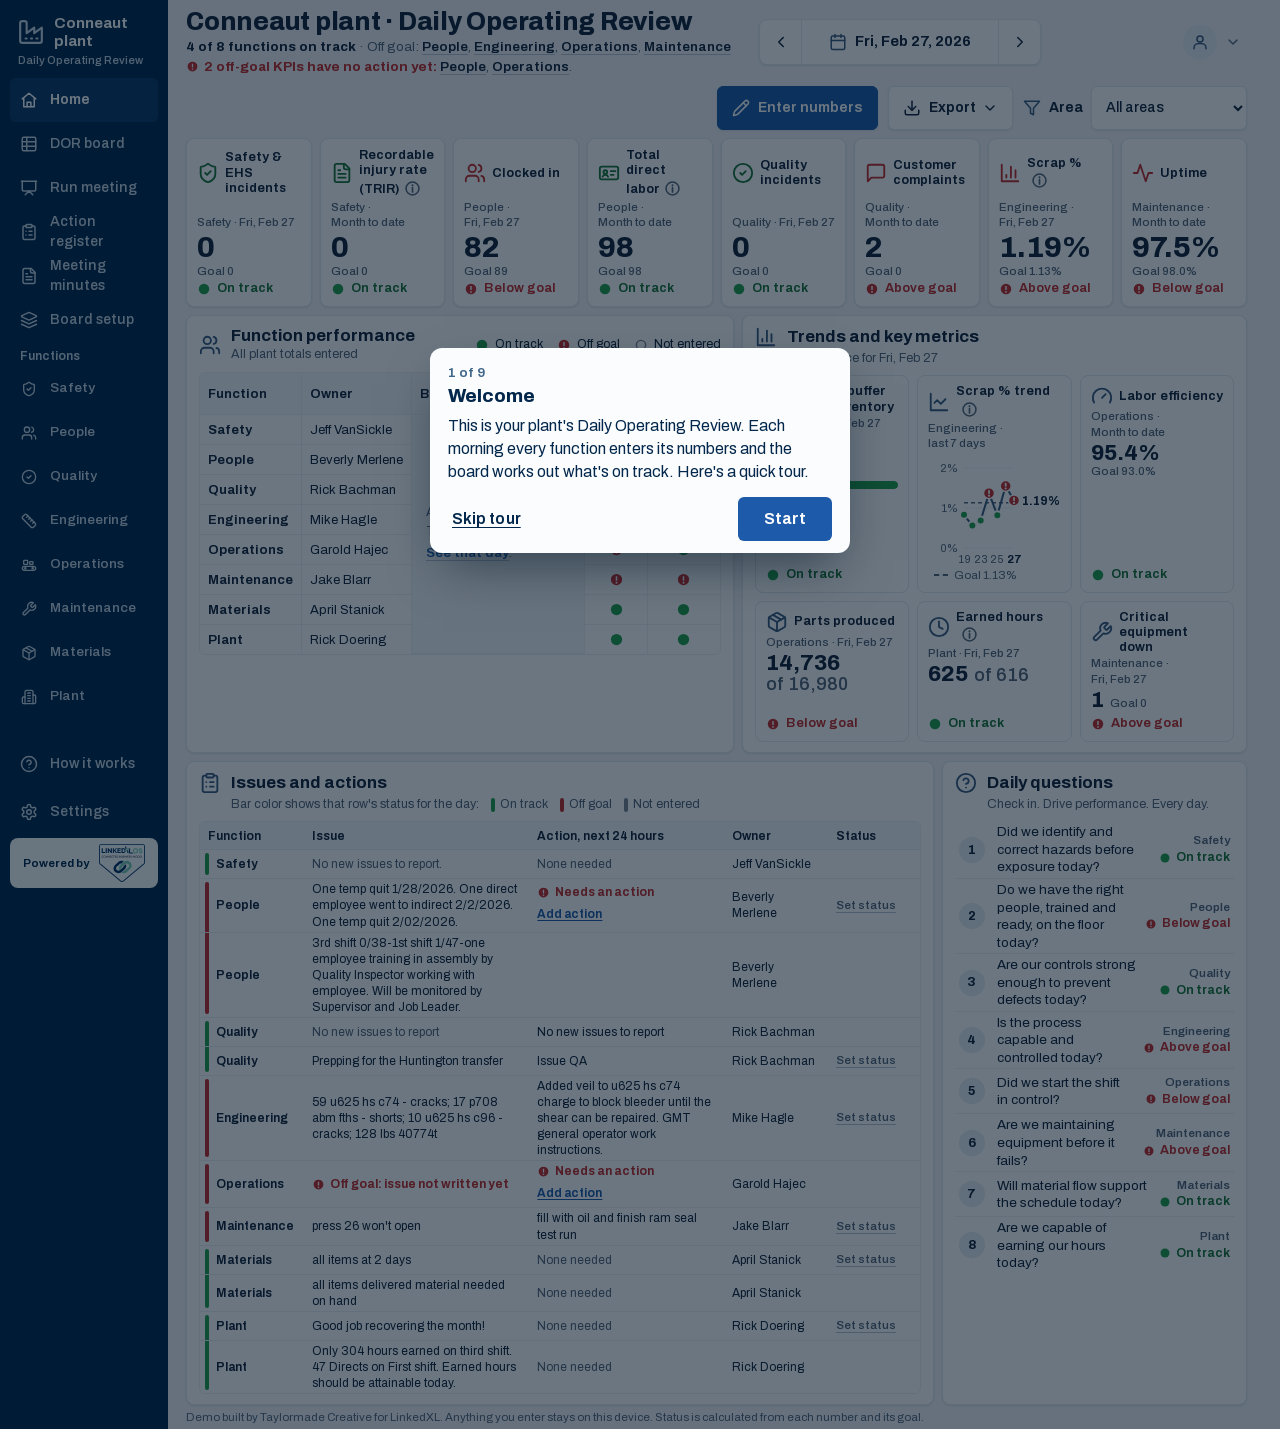
==== index.html @ 2f5338a7 "Daily Operating Review prototype Co-Authored-By: Claude Opus 5.5 <noreply@anthropic.com>" ====
<!doctype html>
<html lang="en">
<head>
  <meta charset="utf-8">
  <meta name="robots" content="noindex, nofollow">
  <meta name="viewport" content="width=device-width, initial-scale=1, viewport-fit=cover">
  <title>Daily Operating Review · LinkedXL OS</title>
  <meta name="description" content="The Daily Operating Review as a dashboard: every KPI against its goal, every miss with an owner and a next-24-hour action. A demo on a real plant's February numbers, by Taylormade Creative for LinkedXL OS.">
  <meta property="og:type" content="website">
  <meta property="og:site_name" content="LinkedXL OS">
  <meta property="og:title" content="Daily Operating Review dashboard · LinkedXL OS">
  <meta property="og:description" content="The Daily Operating Review as a dashboard: every KPI against its goal, every miss with an owner and a next-24-hour action. A demo on a real plant's February numbers, by Taylormade Creative for LinkedXL OS.">
  <meta property="og:url" content="https://taylormadecreative.github.io/daily-operating-review/">
  <meta property="og:image" content="https://taylormadecreative.github.io/daily-operating-review/og-image.jpg">
  <meta property="og:image:width" content="1200">
  <meta property="og:image:height" content="630">
  <meta property="og:image:alt" content="Daily Operating Review dashboard preview">
  <meta name="twitter:card" content="summary_large_image">
  <meta name="twitter:image" content="https://taylormadecreative.github.io/daily-operating-review/og-image.jpg">
  <link rel="icon" href="assets/brand/linkedxl-os-logo.svg" type="image/svg+xml">
  <script>
    // Home (dashboard) by default; ?view=dor shows the ledger board. Set before first paint.
    document.documentElement.dataset.view = new URLSearchParams(location.search).get('view') === 'dor' ? 'dor' : 'home';
    // DOR board layout: the client's v2 (10/12) by default; ?layout=classic keeps the v1 ledger for rollback.
    document.documentElement.dataset.layout = new URLSearchParams(location.search).get('layout') === 'classic' ? 'classic' : 'v2';
    // Customize: paint the saved look before first paint. js/customize.js keeps this cache. Only its own
    // switches (the data-cz-* keys, each one of its known words) and its --cz-* colors (hex values) are
    // read from it; anything else in the cache is ignored, so it can't set the view, the layout or other CSS.
    try {
      var cz = JSON.parse(localStorage.getItem('dor.customize.paint.v1') || 'null');
      if (cz && typeof cz === 'object') {
        var czOk = { czPlace: 'cell row words', czStrength: 'solid soft strong', czSize: 'standard large', czTrend: 'on off', czNotes: 'on off', czQuestion: 'on off', czHeader: 'light dark', czHeaderRule: 'on off' };
        var czAttrs = cz.attrs && typeof cz.attrs === 'object' ? cz.attrs : {};
        Object.keys(czOk).forEach(function (k) {
          var v = Object.prototype.hasOwnProperty.call(czAttrs, k) ? czAttrs[k] : null;
          if (typeof v === 'string' && czOk[k].split(' ').indexOf(v) >= 0) document.documentElement.dataset[k] = v;
        });
        var czDecl = typeof cz.css === 'string' ? cz.css.match(/--cz-[a-z0-9-]{1,24}:\s*#[0-9a-fA-F]{3,8}(?![0-9a-zA-Z])/g) : null;
        if (czDecl) { var st = document.createElement('style'); st.id = 'cz-vars'; st.textContent = ':root[data-view="dor"] {\n  ' + czDecl.join(';\n  ') + ';\n}'; document.head.appendChild(st); }
      }
    } catch (e) { /* storage blocked: defaults */ }
  </script>
  <link rel="preload" href="assets/fonts/BigShouldersDisplay-var.woff2" as="font" type="font/woff2" crossorigin>
  <link rel="preload" href="assets/fonts/Archivo-var.woff2" as="font" type="font/woff2" crossorigin>
  <link rel="stylesheet" href="css/fonts.css?v=20261013-151156">
  <link rel="stylesheet" href="css/tokens.css?v=20261013-151156">
  <link rel="stylesheet" href="css/base.css?v=20261013-151156">
  <link rel="stylesheet" href="css/board.css?v=20261013-151156">
  <link rel="stylesheet" href="css/board-v2.css?v=20261013-151156">
  <link rel="stylesheet" href="css/components.css?v=20261013-151156">
  <link rel="stylesheet" href="css/detail.css?v=20261013-151156">
  <link rel="stylesheet" href="css/enter.css?v=20261013-151156">
  <link rel="stylesheet" href="css/meeting.css?v=20261013-151156">
  <link rel="stylesheet" href="css/home.css?v=20261013-151156">
  <link rel="stylesheet" href="css/customize.css?v=20261013-151156">
  <link rel="stylesheet" href="css/tour.css?v=20261013-151156">
  <link rel="stylesheet" href="css/actions.css?v=20261013-151156">
  <link rel="stylesheet" href="css/recorder.css?v=20261013-151156">
  <link rel="stylesheet" href="css/setup.css?v=20261013-151156">
  <script type="module" src="js/app.js?v=20261013-151156"></script>
</head>
<body>
  <svg class="sprite" aria-hidden="true" focusable="false">
    <symbol id="g-on" viewBox="0 0 20 20">
      <circle cx="10" cy="10" r="7.5" fill="currentColor"/>
    </symbol>
    <symbol id="g-off" viewBox="0 0 20 20">
      <path fill="currentColor" fill-rule="evenodd" d="M10 2.5a7.5 7.5 0 1 1 0 15a7.5 7.5 0 1 1 0-15Z M9 5.6h2v6H9Z M10 13a1.25 1.25 0 1 1 0 2.5a1.25 1.25 0 1 1 0-2.5Z"/>
    </symbol>
    <symbol id="g-missing" viewBox="0 0 20 20">
      <circle cx="10" cy="10" r="6.6" fill="none" stroke="currentColor" stroke-width="2"/>
    </symbol>
    <symbol id="g-untracked" viewBox="0 0 20 20">
      <circle cx="10" cy="10" r="6.6" fill="none" stroke="currentColor" stroke-width="2" stroke-dasharray="2.6 2.6"/>
    </symbol>
    <symbol id="g-nogoal" viewBox="0 0 20 20">
      <path d="M10 3.2 16.8 10 10 16.8 3.2 10Z" fill="none" stroke="currentColor" stroke-width="2" stroke-linejoin="round"/>
    </symbol>
    <symbol id="g-idle" viewBox="0 0 20 20">
      <rect x="4.8" y="4" width="3.6" height="12" rx="1.1" fill="currentColor"/>
      <rect x="11.6" y="4" width="3.6" height="12" rx="1.1" fill="currentColor"/>
    </symbol>
    <symbol id="g-prev" viewBox="0 0 20 20">
      <path d="M12.4 4.2L6.6 10l5.8 5.8" fill="none" stroke="currentColor" stroke-width="2.4" stroke-linecap="round" stroke-linejoin="round"/>
    </symbol>
    <symbol id="g-next" viewBox="0 0 20 20">
      <path d="M7.6 4.2l5.8 5.8-5.8 5.8" fill="none" stroke="currentColor" stroke-width="2.4" stroke-linecap="round" stroke-linejoin="round"/>
    </symbol>
    <symbol id="g-close" viewBox="0 0 20 20">
      <path d="M5 5l10 10M15 5L5 15" fill="none" stroke="currentColor" stroke-width="2.2" stroke-linecap="round"/>
    </symbol>
    <symbol id="g-external" viewBox="0 0 20 20">
      <path d="M8 4.5H4.5v11h11V12M11 4.5h4.5V9M15.2 4.8L9 11" fill="none" stroke="currentColor" stroke-width="2" stroke-linecap="round" stroke-linejoin="round"/>
    </symbol>
    <symbol id="g-info" viewBox="0 0 20 20">
      <circle cx="10" cy="10" r="7.6" fill="none" stroke="currentColor" stroke-width="1.8"/>
      <path d="M10 9v5" stroke="currentColor" stroke-width="2" stroke-linecap="round"/>
      <circle cx="10" cy="6.3" r="1.2" fill="currentColor"/>
    </symbol>
    <symbol id="lx-badge" viewBox="0 0 153.85 127.21"> <g> <path style="fill:var(--logo-mint)" d="M67.31,86.68s-2.75-10.9,4.46-16.97,11.76-10.05,11.76-10.05c0,0,9.48-7.87,19.72.47,9.37,7.63,6.08,19.46.3,24.55-3.17,2.79-11.39,10.14-11.39,10.14,0,0-6.54,5.88-16.78,1.33l7.96-6.92s1.71.57,4.17-1.42,11.28-9.76,11.28-9.76c0,0,5.08-5.24-.19-10.52-4.82-4.83-9.86-1.23-9.86-1.23l-11.05,9.39s-2.31,1.8-2.5,4.65l-7.87,6.35Z"/> <path style="fill:var(--logo-navy)" d="M90.66,67.51s2.75,10.9-4.46,16.97c-7.21,6.07-11.76,10.05-11.76,10.05,0,0-9.48,7.87-19.72-.47-9.37-7.63-6.08-19.46-.3-24.55,3.17-2.79,11.39-10.14,11.39-10.14,0,0,6.54-5.88,16.78-1.33l-7.96,6.92s-1.71-.57-4.17,1.42-11.28,9.76-11.28,9.76c0,0-5.08,5.24.19,10.52,4.82,4.83,9.86,1.23,9.86,1.23l11.05-9.39s2.31-1.8,2.5-4.65l7.87-6.35Z"/> <path style="fill:var(--logo-navy)" d="M76.92,127.21c-1.77,0-3.55-.6-4.99-1.81L2.8,67.77c-1.78-1.49-2.8-3.67-2.8-5.99V7.8C0,3.5,3.5,0,7.8,0h138.25c4.3,0,7.8,3.5,7.8,7.8v53.98c0,2.32-1.02,4.5-2.8,5.99l-69.13,57.63c-1.45,1.21-3.22,1.81-4.99,1.81ZM7.8,2.85c-2.73,0-4.95,2.22-4.95,4.95v53.98c0,1.47.65,2.86,1.78,3.8l69.13,57.63c1.83,1.53,4.5,1.53,6.33,0l69.13-57.63.91,1.1-.91-1.1c1.13-.94,1.78-2.33,1.78-3.8V7.8c0-2.73-2.22-4.95-4.95-4.95H7.8Z"/> <g> <path style="fill:var(--logo-navy)" d="M9,30.19V14.14h3.71v12.79h7.78v3.26h-11.48Z"/> <path style="fill:var(--logo-navy)" d="M22.32,30.19V14.14h3.71v16.05h-3.71Z"/> <path style="fill:var(--logo-navy)" d="M32.81,21.01v9.18h-3.71V14.14h2.89l7.48,9.43v-9.43h3.71v16.05h-2.98l-7.39-9.18Z"/> <path style="fill:var(--logo-navy)" d="M46.25,30.19V14.14h3.71v7.23l6.19-7.23h3.84l-6.01,7.17,6.42,8.88h-3.91l-4.7-6.8-1.83,1.99v4.81h-3.71Z"/> <path style="fill:var(--logo-navy)" d="M72.84,26.93v3.26h-11.28V14.14h11.08v3.26h-7.37v3.12h6.33v3.01h-6.33v3.41h7.57Z"/> <path style="fill:var(--logo-navy)" d="M75.14,30.19V14.14h5.99c1.33,0,2.49.21,3.48.63.99.42,1.83.99,2.5,1.72.67.72,1.18,1.57,1.51,2.54.34.97.51,2.01.51,3.11,0,1.22-.19,2.32-.57,3.31-.38.99-.92,1.83-1.62,2.53-.7.7-1.54,1.24-2.53,1.63-.99.38-2.08.58-3.29.58h-5.99ZM85.36,22.14c0-.71-.09-1.35-.28-1.93-.19-.58-.46-1.08-.83-1.5-.36-.42-.81-.75-1.33-.97-.53-.23-1.12-.34-1.79-.34h-2.28v9.54h2.28c.68,0,1.28-.12,1.81-.36.53-.24.97-.58,1.32-1.01.35-.43.62-.93.81-1.51.19-.58.28-1.22.28-1.91Z"/> </g> <path style="fill:var(--logo-mint)" d="M97.78,17.64l2.74-.1,3.33-3.84c-1.03.03-3.32.09-6.43.13-4.29.06-6.46,4.69-6.46,4.69l4.6.03c.89-.95,2.22-.91,2.22-.91Z"/> <path style="fill:var(--logo-mint)" d="M95.06,19.64l-4.6-.03c-.89.95-2.22.91-2.22.91l-3.99.07-3.16,3.85c.29.03.47.03.47.03,0,0,2.75-.09,7.04-.14,4.29-.06,6.46-4.69,6.46-4.69Z"/> <path style="fill:var(--logo-navy)" d="M92.29,15.15c-.95-.89-.91-2.22-.91-2.22l-.05-2.89-3.89-3.19c.03,1.03.09,3.32.13,6.43.03,2.29,1.26,3.89,2.49,4.96.65-1.86,2.23-3.1,2.23-3.1Z"/> <path style="fill:var(--logo-navy)" d="M93.5,23.29c.95.89.91,2.22.91,2.22l.05,2.89,3.89,3.19c-.03-1.03-.09-3.32-.13-6.43-.03-2.29-1.07-3.91-2.31-4.98-.65,1.86-2.41,3.12-2.41,3.12Z"/> <path style="fill:var(--logo-navy)" d="M111.77,28.07h-7.92v-14.37l-3.69,3.84v11.45h.03c.13,1.45,1.34,2.6,2.83,2.6h11.95l-3.2-3.52Z"/> <g> <path style="fill:var(--logo-mint)" d="M117.91,30.47c-1.33-.79-2.37-1.86-3.13-3.21-.76-1.34-1.14-2.8-1.14-4.37s.38-3.03,1.15-4.37c.77-1.34,1.81-2.41,3.12-3.19,1.31-.79,2.76-1.18,4.35-1.18s3,.39,4.32,1.18,2.37,1.85,3.13,3.19,1.14,2.8,1.14,4.37-.38,3.03-1.14,4.37c-.76,1.34-1.81,2.41-3.13,3.21s-2.77,1.19-4.32,1.19-3.02-.4-4.35-1.19ZM124.73,27.34c.73-.46,1.29-1.08,1.68-1.85s.59-1.63.59-2.57-.2-1.81-.59-2.59c-.39-.78-.95-1.4-1.68-1.85-.73-.46-1.56-.69-2.49-.69s-1.76.23-2.47.69c-.71.46-1.27,1.08-1.67,1.85-.4.78-.6,1.64-.6,2.59s.2,1.79.6,2.57c.4.78.96,1.4,1.67,1.85.71.46,1.54.69,2.47.69s1.76-.23,2.49-.69Z"/> <path style="fill:var(--logo-mint)" d="M135.84,31c-.93-.44-1.65-1.06-2.16-1.85-.52-.79-.77-1.71-.77-2.74h3.86c0,.36.11.69.32.99.21.3.51.54.88.7s.78.25,1.2.25.81-.07,1.14-.21c.34-.14.6-.34.79-.6.19-.26.28-.57.28-.93s-.14-.71-.4-1.01c-.27-.29-.76-.54-1.46-.74l-2.01-.64c-1.67-.46-2.83-1.13-3.48-2.03s-.97-1.84-.97-2.84.26-1.9.79-2.69c.52-.79,1.24-1.41,2.14-1.85.9-.44,1.91-.66,3.02-.66s2.08.21,2.95.63,1.55,1.02,2.05,1.82c.5.8.75,1.72.75,2.79h-3.83c0-.52-.17-.97-.5-1.33-.34-.36-.82-.54-1.46-.54-.39,0-.74.08-1.04.23-.3.16-.54.36-.71.63-.17.26-.26.55-.26.86,0,.28.11.56.34.85.23.29.68.54,1.35.75l1.77.54c1.47.48,2.65,1.09,3.54,1.84.88.75,1.33,1.82,1.33,3.19,0,1.16-.29,2.14-.88,2.92-.59.79-1.36,1.37-2.3,1.76-.94.38-1.96.58-3.06.58-1.2,0-2.26-.22-3.18-.66Z"/> </g> <g> <path style="fill:var(--logo-ink)" d="M10.65,45.19c-.5-.3-.9-.71-1.2-1.22-.3-.51-.45-1.07-.45-1.68s.15-1.17.45-1.68c.3-.52.7-.93,1.2-1.24s1.05-.46,1.66-.46c.51,0,.98.1,1.41.3s.79.48,1.09.85l-.69.57c-.22-.26-.49-.46-.8-.61-.31-.15-.64-.23-1-.23-.43,0-.82.11-1.19.34-.36.23-.65.53-.86.92-.21.39-.32.8-.32,1.24s.11.85.32,1.23c.21.38.5.68.85.91.36.22.76.34,1.2.34.35,0,.68-.08,1-.23.31-.15.58-.36.8-.61l.69.57c-.3.36-.66.65-1.09.85-.43.2-.9.3-1.41.3-.6,0-1.16-.15-1.66-.45Z"/> <path style="fill:var(--logo-ink)" d="M17.06,45.19c-.51-.3-.91-.71-1.19-1.22s-.43-1.07-.43-1.68.14-1.17.43-1.69c.29-.52.69-.93,1.19-1.23.51-.31,1.06-.46,1.67-.46s1.16.15,1.66.46.9.72,1.19,1.23c.29.52.44,1.08.44,1.69s-.15,1.16-.44,1.68c-.29.51-.69.92-1.19,1.22-.5.3-1.06.45-1.66.45s-1.16-.15-1.67-.45ZM19.91,44.43c.36-.22.64-.53.85-.91s.31-.79.31-1.23-.1-.85-.31-1.24c-.21-.39-.49-.69-.85-.92-.36-.23-.75-.34-1.19-.34s-.83.11-1.19.34c-.36.23-.64.53-.85.92-.21.39-.31.8-.31,1.24s.1.85.31,1.23.49.68.85.91c.36.22.75.34,1.19.34s.83-.11,1.19-.34Z"/> <path style="fill:var(--logo-ink)" d="M23.34,39.03h.93l3.06,5.11h-.21v-5.11h.94v6.5h-.9l-3.1-5.14h.22v5.14h-.95v-6.5Z"/> <path style="fill:var(--logo-ink)" d="M29.83,39.03h.93l3.06,5.11h-.21v-5.11h.94v6.5h-.9l-3.1-5.14h.22v5.14h-.95v-6.5Z"/> <path style="fill:var(--logo-ink)" d="M36.31,39.03h3.88v.87h-3.32l.39-.39v5.54l-.39-.39h3.43v.87h-3.98v-6.5ZM36.9,41.9h2.92v.87h-2.92v-.87Z"/> <path style="fill:var(--logo-ink)" d="M42.7,45.19c-.5-.3-.9-.71-1.2-1.22-.3-.51-.45-1.07-.45-1.68s.15-1.17.45-1.68c.3-.52.7-.93,1.2-1.24s1.05-.46,1.66-.46c.51,0,.98.1,1.41.3s.79.48,1.09.85l-.69.57c-.22-.26-.49-.46-.8-.61-.31-.15-.64-.23-1-.23-.43,0-.82.11-1.19.34-.36.23-.65.53-.86.92-.21.39-.32.8-.32,1.24s.11.85.32,1.23c.21.38.5.68.85.91.36.22.76.34,1.2.34.35,0,.68-.08,1-.23.31-.15.58-.36.8-.61l.69.57c-.3.36-.66.65-1.09.85-.43.2-.9.3-1.41.3-.6,0-1.16-.15-1.66-.45Z"/> <path style="fill:var(--logo-ink)" d="M47.32,39.03h4.84v.87h-4.84v-.87ZM49.27,39.73h.95v5.8h-.95v-5.8Z"/> <path style="fill:var(--logo-ink)" d="M53.23,39.03h3.88v.87h-3.32l.39-.39v5.54l-.39-.39h3.43v.87h-3.98v-6.5ZM53.83,41.9h2.92v.87h-2.92v-.87Z"/> <path style="fill:var(--logo-ink)" d="M58.58,39.03h2.54c.6,0,1.13.14,1.57.42.44.28.78.67,1.01,1.17s.35,1.05.35,1.68-.12,1.17-.35,1.66-.58.88-1.01,1.16c-.44.28-.96.42-1.57.42h-2.54v-6.5ZM59.14,44.66h1.97c.41,0,.77-.1,1.08-.31.3-.2.53-.49.68-.84.15-.36.23-.76.23-1.22s-.08-.86-.23-1.22c-.15-.36-.38-.65-.68-.86-.3-.21-.66-.32-1.08-.32h-1.97l.39-.39v5.54l-.39-.39Z"/> <path style="fill:var(--logo-ink)" d="M67.77,39.03h2.47c.36,0,.68.07.95.2.27.14.48.33.62.58s.22.55.22.88c0,.36-.09.68-.28.95-.19.27-.49.44-.91.5l.04-.11c.3,0,.57.07.8.23s.4.37.52.62.18.52.18.81c0,.31-.08.61-.23.89-.15.28-.38.51-.67.68-.29.17-.64.26-1.03.26h-2.68v-6.5ZM68.34,44.66h1.93c.25,0,.46-.05.63-.14.17-.09.3-.22.39-.39s.14-.34.14-.53-.04-.36-.12-.53-.2-.3-.37-.4c-.17-.1-.38-.15-.63-.15h-1.87v-.82h1.8c.27,0,.48-.08.62-.25s.22-.39.22-.66-.08-.5-.23-.66-.36-.25-.63-.25h-1.89l.39-.39v5.54l-.39-.39Z"/> <path style="fill:var(--logo-ink)" d="M74.85,45.36c-.36-.19-.66-.46-.87-.82-.22-.36-.33-.77-.33-1.24v-4.28h.95v4.27c0,.32.06.59.19.81.13.22.3.38.52.48.22.1.46.16.73.16s.51-.05.73-.16c.22-.1.39-.26.52-.48s.19-.49.19-.81v-4.27h.95v4.28c0,.47-.11.89-.33,1.24-.22.36-.51.63-.87.82-.36.19-.76.28-1.2.28s-.83-.09-1.2-.28Z"/> <path style="fill:var(--logo-ink)" d="M80.83,45.37c-.35-.18-.62-.42-.82-.73s-.29-.63-.29-.97h.93c.01.18.08.36.19.53.12.17.28.31.48.42.2.11.44.16.7.16s.48-.05.67-.15c.19-.1.33-.23.43-.39.1-.16.15-.33.15-.51,0-.27-.1-.48-.3-.64-.2-.16-.46-.28-.77-.37l-.82-.21c-.62-.16-1.04-.39-1.26-.7-.23-.31-.34-.64-.34-1s.1-.69.29-.98c.19-.29.46-.51.79-.67s.69-.25,1.07-.25.74.08,1.06.24c.31.16.57.38.75.67s.28.63.27,1.01h-.93c0-.31-.11-.56-.33-.75s-.5-.29-.85-.29c-.2,0-.39.04-.58.13-.18.08-.33.21-.43.37-.11.16-.16.34-.16.52,0,.16.06.32.18.48.12.15.36.28.72.38l.83.23c.57.15,1.01.37,1.32.67s.46.67.46,1.12c0,.36-.09.69-.27.99-.18.3-.44.54-.77.71s-.71.26-1.15.26-.85-.09-1.2-.27Z"/> <path style="fill:var(--logo-ink)" d="M85.52,39.03h.95v6.5h-.95v-6.5Z"/> <path style="fill:var(--logo-ink)" d="M88.23,39.03h.93l3.06,5.11h-.21v-5.11h.94v6.5h-.9l-3.1-5.14h.22v5.14h-.95v-6.5Z"/> <path style="fill:var(--logo-ink)" d="M94.71,39.03h3.88v.87h-3.32l.39-.39v5.54l-.39-.39h3.43v.87h-3.98v-6.5ZM95.31,41.9h2.92v.87h-2.92v-.87Z"/> <path style="fill:var(--logo-ink)" d="M100.76,45.37c-.35-.18-.62-.42-.82-.73s-.29-.63-.29-.97h.93c.01.18.08.36.19.53.12.17.28.31.48.42.2.11.44.16.7.16s.48-.05.67-.15c.19-.1.33-.23.43-.39.1-.16.15-.33.15-.51,0-.27-.1-.48-.3-.64-.2-.16-.46-.28-.77-.37l-.82-.21c-.62-.16-1.04-.39-1.26-.7-.23-.31-.34-.64-.34-1s.1-.69.29-.98c.19-.29.46-.51.79-.67s.69-.25,1.07-.25.74.08,1.06.24c.31.16.57.38.75.67s.28.63.27,1.01h-.93c0-.31-.11-.56-.33-.75s-.5-.29-.85-.29c-.2,0-.39.04-.58.13-.18.08-.33.21-.43.37-.11.16-.16.34-.16.52,0,.16.06.32.18.48.12.15.36.28.72.38l.83.23c.57.15,1.01.37,1.32.67s.46.67.46,1.12c0,.36-.09.69-.27.99-.18.3-.44.54-.77.71s-.71.26-1.15.26-.85-.09-1.2-.27Z"/> <path style="fill:var(--logo-ink)" d="M106.16,45.37c-.35-.18-.62-.42-.82-.73s-.29-.63-.29-.97h.93c.01.18.08.36.19.53.12.17.28.31.48.42.2.11.44.16.7.16s.48-.05.67-.15c.19-.1.33-.23.43-.39.1-.16.15-.33.15-.51,0-.27-.1-.48-.3-.64-.2-.16-.46-.28-.77-.37l-.82-.21c-.62-.16-1.04-.39-1.26-.7-.23-.31-.34-.64-.34-1s.1-.69.29-.98c.19-.29.46-.51.79-.67s.69-.25,1.07-.25.74.08,1.06.24c.31.16.57.38.75.67s.28.63.27,1.01h-.93c0-.31-.11-.56-.33-.75s-.5-.29-.85-.29c-.2,0-.39.04-.58.13-.18.08-.33.21-.43.37-.11.16-.16.34-.16.52,0,.16.06.32.18.48.12.15.36.28.72.38l.83.23c.57.15,1.01.37,1.32.67s.46.67.46,1.12c0,.36-.09.69-.27.99-.18.3-.44.54-.77.71s-.71.26-1.15.26-.85-.09-1.2-.27Z"/> <path style="fill:var(--logo-ink)" d="M113.64,39.03h.86l2.43,5.09h-.36l2.43-5.09h.86l.79,6.5h-.93l-.63-5.19.24.05-2.15,4.43h-.81l-2.17-4.43.24-.05-.62,5.19h-.93l.78-6.5Z"/> <path style="fill:var(--logo-ink)" d="M123.22,45.19c-.51-.3-.91-.71-1.19-1.22s-.43-1.07-.43-1.68.14-1.17.43-1.69c.29-.52.69-.93,1.19-1.23.51-.31,1.06-.46,1.67-.46s1.16.15,1.66.46.9.72,1.19,1.23c.29.52.44,1.08.44,1.69s-.15,1.16-.44,1.68c-.29.51-.69.92-1.19,1.22-.5.3-1.06.45-1.66.45s-1.16-.15-1.67-.45ZM126.08,44.43c.36-.22.64-.53.85-.91s.31-.79.31-1.23-.1-.85-.31-1.24c-.21-.39-.49-.69-.85-.92-.36-.23-.75-.34-1.19-.34s-.83.11-1.19.34c-.36.23-.64.53-.85.92-.21.39-.31.8-.31,1.24s.1.85.31,1.23.49.68.85.91c.36.22.75.34,1.19.34s.83-.11,1.19-.34Z"/> <path style="fill:var(--logo-ink)" d="M129.5,39.03h2.54c.6,0,1.13.14,1.57.42.44.28.78.67,1.01,1.17s.35,1.05.35,1.68-.12,1.17-.35,1.66-.58.88-1.01,1.16c-.44.28-.96.42-1.57.42h-2.54v-6.5ZM130.07,44.66h1.97c.41,0,.77-.1,1.08-.31.3-.2.53-.49.68-.84.15-.36.23-.76.23-1.22s-.08-.86-.23-1.22c-.15-.36-.38-.65-.68-.86-.3-.21-.66-.32-1.08-.32h-1.97l.39-.39v5.54l-.39-.39Z"/> <path style="fill:var(--logo-ink)" d="M136.34,39.03h3.88v.87h-3.32l.39-.39v5.54l-.39-.39h3.43v.87h-3.98v-6.5ZM136.93,41.9h2.92v.87h-2.92v-.87Z"/> <path style="fill:var(--logo-ink)" d="M141.68,39.03h.95v6.02l-.39-.39h3.01v.87h-3.58v-6.5Z"/> </g> </g> </symbol>
    </svg>

  <div class="home-app">
    <a class="skip-link" href="#home">Skip to the dashboard</a>
    <aside class="side" aria-label="Plant navigation">
      <div class="side-brand">
        <svg class="i side-brand-icon" viewBox="0 0 24 24" fill="none" stroke="currentColor" stroke-width="2" stroke-linecap="round" stroke-linejoin="round" aria-hidden="true"><path d="M2 20a2 2 0 0 0 2 2h16a2 2 0 0 0 2-2V8l-7 5V8l-7 5V4a2 2 0 0 0-2-2H4a2 2 0 0 0-2 2Z"/><path d="M17 18h1M12 18h1M7 18h1"/></svg>
        <span class="side-lx"><svg class="side-badge" viewBox="0 0 153.85 127.21" aria-hidden="true" focusable="false"><use href="#lx-badge"></use></svg><span class="sr-only">Powered by LinkedXL OS</span></span>
        <span class="side-brand-text"><span class="side-brand-name" data-plant-name>Conneaut plant</span><span class="side-brand-sub">Daily Operating Review</span></span>
        <button class="side-menu-btn" type="button" data-open-drawer aria-label="Open menu" aria-haspopup="dialog">
          <svg class="i" viewBox="0 0 24 24" fill="none" stroke="currentColor" stroke-width="2" stroke-linecap="round" aria-hidden="true"><path d="M4 6h16M4 12h16M4 18h16"/></svg>
        </button>
      </div>
      <nav class="side-nav" data-side-nav aria-label="Pages and functions"></nav>
      <div class="side-bottom">
        <button class="side-link side-tour" type="button" data-start-tour title="How it works">
          <svg class="i" viewBox="0 0 24 24" fill="none" stroke="currentColor" stroke-width="2" stroke-linecap="round" stroke-linejoin="round" aria-hidden="true"><circle cx="12" cy="12" r="10"/><path d="M9.09 9a3 3 0 0 1 5.83 1c0 2-3 3-3 3"/><path d="M12 17h.01"/></svg>
          <span class="side-text">How it works</span>
        </button>
        <button class="side-link side-settings" type="button" data-settings aria-haspopup="dialog" aria-expanded="false" title="Settings">
          <svg class="i" viewBox="0 0 24 24" fill="none" stroke="currentColor" stroke-width="2" stroke-linecap="round" stroke-linejoin="round" aria-hidden="true"><path d="M12.22 2h-.44a2 2 0 0 0-2 2v.18a2 2 0 0 1-1 1.73l-.43.25a2 2 0 0 1-2 0l-.15-.08a2 2 0 0 0-2.73.73l-.22.38a2 2 0 0 0 .73 2.73l.15.1a2 2 0 0 1 1 1.72v.51a2 2 0 0 1-1 1.74l-.15.09a2 2 0 0 0-.73 2.73l.22.38a2 2 0 0 0 2.73.73l.15-.08a2 2 0 0 1 2 0l.43.25a2 2 0 0 1 1 1.73V20a2 2 0 0 0 2 2h.44a2 2 0 0 0 2-2v-.18a2 2 0 0 1 1-1.73l.43-.25a2 2 0 0 1 2 0l.15.08a2 2 0 0 0 2.73-.73l.22-.39a2 2 0 0 0-.73-2.73l-.15-.08a2 2 0 0 1-1-1.74v-.5a2 2 0 0 1 1-1.74l.15-.09a2 2 0 0 0 .73-2.73l-.22-.38a2 2 0 0 0-2.73-.73l-.15.08a2 2 0 0 1-2 0l-.43-.25a2 2 0 0 1-1-1.73V4a2 2 0 0 0-2-2z"/><circle cx="12" cy="12" r="3"/></svg>
          <span class="side-text">Settings</span>
        </button>
        <a class="side-powered" href="https://cbm.linkedxl.com/login" target="_blank" rel="noopener noreferrer">
          <span class="side-powered-text">Powered by</span>
          <svg class="side-badge" viewBox="0 0 153.85 127.21" aria-hidden="true" focusable="false"><use href="#lx-badge"></use></svg>
          <span class="sr-only">LinkedXL OS (opens in a new tab)</span>
        </a>
      </div>
    </aside>

    <div class="h-wrap">
      <header class="h-header">
        <div class="h-titles">
          <h1 class="h-title" data-home-title>Conneaut plant · <span class="nowrap">Daily Operating Review</span></h1>
          <p class="h-sub h-summary" data-home-summary aria-live="polite"></p>
          <p class="h-sub h-needs" data-home-needs hidden></p>
        </div>
        <nav class="h-date" aria-label="Production day">
          <button class="h-date-btn" type="button" data-home-prev aria-label="Previous day">
            <svg class="i" viewBox="0 0 24 24" fill="none" stroke="currentColor" stroke-width="2" stroke-linecap="round" stroke-linejoin="round" aria-hidden="true"><path d="m15 18-6-6 6-6"/></svg>
          </button>
          <span class="h-date-pick">
            <button class="h-date-label" type="button" data-date-pick aria-describedby="date-pick-hint">
              <svg class="i" viewBox="0 0 24 24" fill="none" stroke="currentColor" stroke-width="2" stroke-linecap="round" stroke-linejoin="round" aria-hidden="true"><rect x="3" y="4" width="18" height="18" rx="2"/><path d="M16 2v4M8 2v4M3 10h18"/></svg>
              <time data-home-date datetime=""></time>
            </button>
            <span class="sr-only" id="date-pick-hint">Choose a production day</span>
            <!-- Native picker, limited to the month's data. On touch screens it sits over the button so a tap opens it directly.
                 Hidden from screen readers: the button above is the one "Production day" control they hear. -->
            <input class="h-date-input" type="date" data-date-input tabindex="-1" aria-hidden="true">
          </span>
          <button class="h-date-btn" type="button" data-home-next aria-label="Next day">
            <svg class="i" viewBox="0 0 24 24" fill="none" stroke="currentColor" stroke-width="2" stroke-linecap="round" stroke-linejoin="round" aria-hidden="true"><path d="m9 18 6-6-6-6"/></svg>
          </button>
        </nav>
        <div class="h-actions">
          <a class="hbtn hbtn--primary" href="#enter" data-enter>
            <svg class="i" viewBox="0 0 24 24" fill="none" stroke="currentColor" stroke-width="2" stroke-linecap="round" stroke-linejoin="round" aria-hidden="true"><path d="M21.17 6.81a1 1 0 0 0-3.99-3.99L3.84 16.17a2 2 0 0 0-.5.83l-1.32 4.35a.5.5 0 0 0 .62.62l4.35-1.32a2 2 0 0 0 .83-.5z"/><path d="m15 5 4 4"/></svg>
            <span>Enter numbers</span>
          </a>
          <button class="hbtn" type="button" data-export-toggle aria-haspopup="menu" aria-expanded="false" aria-controls="export-menu">
            <svg class="i" viewBox="0 0 24 24" fill="none" stroke="currentColor" stroke-width="2" stroke-linecap="round" stroke-linejoin="round" aria-hidden="true"><path d="M21 15v4a2 2 0 0 1-2 2H5a2 2 0 0 1-2-2v-4"/><path d="m7 10 5 5 5-5"/><path d="M12 15V3"/></svg>
            <span>Export</span>
            <svg class="i i--chev" viewBox="0 0 24 24" fill="none" stroke="currentColor" stroke-width="2" stroke-linecap="round" stroke-linejoin="round" aria-hidden="true"><path d="m6 9 6 6 6-6"/></svg>
          </button>
          <label class="h-filter">
            <svg class="i" viewBox="0 0 24 24" fill="none" stroke="currentColor" stroke-width="2" stroke-linecap="round" stroke-linejoin="round" aria-hidden="true"><path d="M22 3H2l8 9.46V19l4 2v-8.54L22 3z"/></svg>
            <span class="h-filter-label">Area</span>
            <select class="h-select" data-area>
              <option value="all">All areas</option>
              <option value="mold">Mold</option>
              <option value="bond">Bond</option>
              <option value="prime">Prime</option>
              <option value="compounding">Compounding</option>
            </select>
          </label>
        </div>
        <button class="h-chip" type="button" data-chip aria-haspopup="dialog" aria-expanded="false"></button>
      </header>

      <main id="home" class="h-main" tabindex="-1">
        <p class="print-meta" data-print-meta></p>
        <p class="date-note h-date-note" data-date-note role="status" hidden></p>
        <section class="h-kpis" data-kpis></section>
        <div class="h-row h-row--2" data-row2></div>
        <div class="h-row h-row--3" data-row3></div>
        <footer class="h-foot">
          <p>Demo built by Taylormade Creative for LinkedXL. Anything you enter stays on this device. Status is calculated from each number and its goal.</p>
        </footer>
      </main>
    </div>

    <div class="h-mobilebar">
      <a class="hbtn hbtn--primary" href="#enter" data-enter>Enter numbers</a>
    </div>
  </div>

  <div class="app">
    <a class="skip-link" href="#board">Skip to the board</a>
    <header class="topbar">
      <div class="topbar-inner">
        <a class="brand" href="./" data-nav-home aria-label="Daily Operating Review, LinkedXL OS. Home dashboard">
          <svg class="brand-badge" viewBox="0 0 153.85 127.21" aria-hidden="true" focusable="false"><use href="#lx-badge"></use></svg>
          <span class="brand-text">
            <span class="brand-title">Daily Operating Review<span class="v2-only"> (DOR)</span></span>
            <span class="brand-plant" data-plant>Conneaut plant</span>
          </span>
        </a>

        <nav class="datebar" aria-label="Production day">
          <button class="icon-btn" type="button" data-prev aria-label="Previous day">
            <svg class="icon" aria-hidden="true" focusable="false"><use href="#g-prev"></use></svg>
          </button>
          <span class="date-pick">
            <button class="date-label date-pick-btn" type="button" data-board-date-pick aria-describedby="board-date-hint">
              <svg class="icon" viewBox="0 0 24 24" fill="none" stroke="currentColor" stroke-width="2" stroke-linecap="round" stroke-linejoin="round" aria-hidden="true" focusable="false"><rect x="3" y="4" width="18" height="18" rx="2"/><path d="M16 2v4M8 2v4M3 10h18"/></svg>
              <time data-board-date datetime=""></time>
            </button>
            <span class="sr-only" id="board-date-hint">Choose a production day</span>
            <!-- Native picker, limited to the month's data. On touch screens it sits over the button so a tap opens it directly. -->
            <input class="date-input" type="date" data-board-date-input tabindex="-1" aria-hidden="true">
          </span>
          <button class="icon-btn" type="button" data-next aria-label="Next day">
            <svg class="icon" aria-hidden="true" focusable="false"><use href="#g-next"></use></svg>
          </button>
        </nav>

        <a class="topbar-home topbar-home--icon" href="./" data-nav-home aria-label="Home dashboard" title="Home dashboard">
          <svg class="icon" viewBox="0 0 24 24" fill="none" stroke="currentColor" stroke-width="2" stroke-linecap="round" stroke-linejoin="round" aria-hidden="true" focusable="false"><path d="M3 10.5 12 3l9 7.5"/><path d="M5 9.5V21h14V9.5"/><path d="M9.5 21v-6h5v6"/></svg>
        </a>
        <button class="topbar-home topbar-customize" type="button" data-customize>
          <svg class="icon" viewBox="0 0 24 24" fill="none" stroke="currentColor" stroke-width="2" stroke-linecap="round" stroke-linejoin="round" aria-hidden="true" focusable="false"><path d="M4 7h10M18 7h2M4 17h4M12 17h8"/><circle cx="16" cy="7" r="2"/><circle cx="10" cy="17" r="2"/></svg>Customize
        </button>
        <button class="topbar-home topbar-actions" type="button" data-open-actions>
          <svg class="icon" viewBox="0 0 24 24" fill="none" stroke="currentColor" stroke-width="2" stroke-linecap="round" stroke-linejoin="round" aria-hidden="true" focusable="false"><rect x="8" y="2" width="8" height="4" rx="1"/><path d="M16 4h2a2 2 0 0 1 2 2v14a2 2 0 0 1-2 2H6a2 2 0 0 1-2-2V6a2 2 0 0 1 2-2h2"/><path d="m9 14 2 2 4-4"/></svg>Action register
        </button>
        <button class="topbar-more" type="button" data-topbar-more aria-haspopup="menu" aria-expanded="false" aria-controls="dor-menu">
          <svg class="icon" viewBox="0 0 24 24" fill="none" stroke="currentColor" stroke-width="2" stroke-linecap="round" aria-hidden="true" focusable="false"><path d="M4 6h16M4 12h16M4 18h16"/></svg><span class="topbar-more-text">Menu</span>
        </button>
        <div class="actions">
          <a class="btn btn--mint" href="#enter" data-enter>Enter numbers</a>
          <a class="btn btn--outline-light" href="#meeting/0" data-run-meeting>Run meeting</a>
        </div>
      </div>
    </header>

    <main id="board" class="board-page" tabindex="-1">
      <section class="summary" aria-label="Summary">
        <h1 class="summary-lead" data-summary-lead aria-live="polite"></h1>
        <div class="summary-line">
          <p class="summary-month" data-summary-month></p>
          <button class="btn btn--text howto-btn" type="button" popovertarget="how-to-read">
            <svg class="icon" aria-hidden="true" focusable="false"><use href="#g-info"></use></svg>How to read this board
          </button>
          <!-- Take the tour and Board setup wrap as a pair, so neither is left alone on a line. -->
          <span class="howto-pair">
            <button class="btn btn--text howto-btn" type="button" data-start-tour>Take the tour</button>
            <button class="btn btn--text howto-btn" type="button" data-open-setup>Board setup</button>
          </span>
          <p class="your-row" data-your-row hidden></p>
        </div>
        <p class="date-note" data-date-note role="status" hidden></p>
        <div class="board-notes" data-board-notes></div>
      </section>

      <div class="board">
        <div class="board-head" aria-hidden="true">
          <span class="head head--fn">Function</span>
          <span class="head head--day" data-head-day></span>
          <span class="head head--month" data-head-month></span>
          <span class="head head--trend">Trend, day by day
            <span class="legend"><span class="key key--actual"></span>Actual<span class="key key--goal"></span>Goal</span>
          </span>
          <span class="head head--notes">Problem → Next 24 hours</span>
        </div>
        <ol class="rows" data-rows aria-label="Functions in meeting order"></ol>
      </div>

      <div class="board2">
        <div class="board2-head" aria-hidden="true">
          <span class="h2c h2c--fn">Function</span>
          <span class="h2c">Owner</span>
          <span class="h2c">KPI<small>and goal</small></span>
          <span class="h2c">Status<small data-head-day2></small></span>
          <span class="h2c">Month to date<small data-head-month2></small></span>
          <span class="h2c h2c--trend">Daily trend<small data-head-trend></small></span>
          <span class="h2c h2c--ytd">Year to date<small>Jan &ndash; Dec vs goal</small></span>
          <span class="h2c h2c--issue">Issue</span>
          <span class="h2c h2c--action">Action<small>Next 24 hours</small></span>
        </div>
        <ol class="rows2" data-rows2 aria-label="Functions in meeting order"></ol>
        <div class="board2-foot">
          <p class="b2-brand">LinkedXL OS<span class="b2-sep" aria-hidden="true">&nbsp;·</span> <span class="b2-tagline">Every Goal Connected<span aria-hidden="true">&nbsp;·</span> Every KPI Driven by KPAs<span aria-hidden="true">&nbsp;·</span> Every Action Accountable</span></p>
          <ul class="b2-key" aria-label="Key">
            <li><svg class="glyph b2-key-on" aria-hidden="true" focusable="false"><use href="#g-on"></use></svg>On track</li>
            <li><svg class="glyph b2-key-off" aria-hidden="true" focusable="false"><use href="#g-off"></use></svg>Off goal</li>
            <li><svg class="glyph b2-key-na" aria-hidden="true" focusable="false"><use href="#g-missing"></use></svg>Not entered</li>
            <li class="b2-key-chart"><span class="key key--actual" aria-hidden="true"></span>Actual</li>
            <li class="b2-key-chart"><span class="key key--goal" aria-hidden="true"></span>Goal</li>
          </ul>
          <p class="b2-updated" data-last-updated></p>
          <!-- On a TV the source line under the board is hidden (the board ends at this strip); the reset moves here. -->
          <button class="b2-reset" type="button" data-reset>Start the demo over</button>
        </div>
      </div>

      <footer class="board-foot">
        <p>Demo built by Taylormade Creative for LinkedXL. Anything you enter stays on this device. Status is calculated from each number and its goal.</p>
        <button class="btn btn--quiet" type="button" data-reset>Start the demo over</button>
      </footer>
    </main>

    <div class="mobile-bar">
      <a class="btn btn--mint" href="#enter" data-enter>Enter numbers</a>
    </div>
  </div>

  <!-- A dialog (js/app.js wireHowTo): focus goes to its title when it opens; it sits under its button's line, never over it. -->
  <div class="popover howto" id="how-to-read" popover role="dialog" aria-labelledby="howto-title">
    <h2 class="popover-title" id="howto-title" tabindex="-1">How to read this board</h2>
    <p class="popover-lead">Status is calculated from the numbers. A number that meets its goal is On track.</p>
    <ul class="howto-states" data-states></ul>
    <p class="popover-note">Each row tracks a daily measure and a separate monthly measure, so a row can be off goal for the day and on track for the month.</p>
    <h3 class="popover-sub">Words on the board</h3>
    <dl class="howto-glossary" data-glossary>
      <div><dt>KPI</dt><dd>A result the plant tracks against a goal.</dd></div>
      <div><dt>KPAs</dt><dd>The activities that drive a KPI.</dd></div>
      <div><dt>Done</dt><dd>An action that was closed. It still counts for the day it was closed.</dd></div>
      <div><dt>Nothing recorded</dt><dd>No issue or action was written for that day.</dd></div>
      <div><dt>None needed</dt><dd>On goal, so no action is required.</dd></div>
    </dl>
    <div class="popover-foot">
      <button class="btn btn--secondary popover-close" type="button" popovertarget="how-to-read" popovertargetaction="hide">Got it</button>
    </div>
  </div>

  <!-- Opens right after its ⓘ button (js/app.js wireTerms), so a screen reader reaches it next; focus goes to its title. -->
  <div class="popover term-pop" id="term-pop" popover role="dialog" aria-labelledby="term-pop-title" aria-describedby="term-pop-text">
    <p class="term-pop-title" id="term-pop-title" tabindex="-1" data-term-title></p>
    <p class="term-pop-text" id="term-pop-text" data-term-text></p>
  </div>

  <div class="hmenu" id="export-menu" popover role="menu" aria-label="Export">
    <button class="menu-item" type="button" role="menuitem" data-export="csv"><svg class="i" viewBox="0 0 24 24" fill="none" stroke="currentColor" stroke-width="2" stroke-linecap="round" stroke-linejoin="round" aria-hidden="true"><path d="M15 2H6a2 2 0 0 0-2 2v16a2 2 0 0 0 2 2h12a2 2 0 0 0 2-2V7Z"/><path d="M14 2v4a2 2 0 0 0 2 2h4"/><path d="M8 13h2M14 13h2M8 17h2M14 17h2"/></svg><span>Download this day (CSV)</span></button>
    <button class="menu-item" type="button" role="menuitem" data-export="print"><svg class="i" viewBox="0 0 24 24" fill="none" stroke="currentColor" stroke-width="2" stroke-linecap="round" stroke-linejoin="round" aria-hidden="true"><path d="M6 9V2h12v7"/><path d="M6 18H4a2 2 0 0 1-2-2v-5a2 2 0 0 1 2-2h16a2 2 0 0 1 2 2v5a2 2 0 0 1-2 2h-2"/><rect x="6" y="14" width="12" height="8"/></svg><span>Print or save as PDF</span></button>
  </div>
  <div class="hmenu" id="settings-pop" popover role="dialog" aria-label="Settings"></div>
  <div class="mx-tip" id="mx-tip" role="tooltip" hidden></div>

  <dialog class="drawer" id="drawer" aria-label="Menu">
    <div class="drawer-head">
      <span class="side-brand-text"><span class="side-brand-name" data-plant-name>Conneaut plant</span><span class="side-brand-sub">Daily Operating Review</span></span>
      <button class="drawer-close" type="button" data-close-drawer aria-label="Close menu">
        <svg class="i" viewBox="0 0 24 24" fill="none" stroke="currentColor" stroke-width="2" stroke-linecap="round" aria-hidden="true"><path d="M18 6 6 18M6 6l12 12"/></svg>
      </button>
    </div>
    <nav class="side-nav" data-side-nav aria-label="Pages and functions"></nav>
    <div class="side-bottom">
      <button class="side-link side-tour" type="button" data-start-tour>
        <svg class="i" viewBox="0 0 24 24" fill="none" stroke="currentColor" stroke-width="2" stroke-linecap="round" stroke-linejoin="round" aria-hidden="true"><circle cx="12" cy="12" r="10"/><path d="M9.09 9a3 3 0 0 1 5.83 1c0 2-3 3-3 3"/><path d="M12 17h.01"/></svg>
        <span class="side-text">How it works</span>
      </button>
      <button class="side-link side-settings" type="button" data-settings aria-haspopup="dialog" aria-expanded="false">
        <svg class="i" viewBox="0 0 24 24" fill="none" stroke="currentColor" stroke-width="2" stroke-linecap="round" stroke-linejoin="round" aria-hidden="true"><path d="M12.22 2h-.44a2 2 0 0 0-2 2v.18a2 2 0 0 1-1 1.73l-.43.25a2 2 0 0 1-2 0l-.15-.08a2 2 0 0 0-2.73.73l-.22.38a2 2 0 0 0 .73 2.73l.15.1a2 2 0 0 1 1 1.72v.51a2 2 0 0 1-1 1.74l-.15.09a2 2 0 0 0-.73 2.73l.22.38a2 2 0 0 0 2.73.73l.15-.08a2 2 0 0 1 2 0l.43.25a2 2 0 0 1 1 1.73V20a2 2 0 0 0 2 2h.44a2 2 0 0 0 2-2v-.18a2 2 0 0 1 1-1.73l.43-.25a2 2 0 0 1 2 0l.15.08a2 2 0 0 0 2.73-.73l.22-.39a2 2 0 0 0-.73-2.73l-.15-.08a2 2 0 0 1-1-1.74v-.5a2 2 0 0 1 1-1.74l.15-.09a2 2 0 0 0 .73-2.73l-.22-.38a2 2 0 0 0-2.73-.73l-.15.08a2 2 0 0 1-2 0l-.43-.25a2 2 0 0 1-1-1.73V4a2 2 0 0 0-2-2z"/><circle cx="12" cy="12" r="3"/></svg>
        <span class="side-text">Settings</span>
      </button>
      <p class="side-powered side-powered--static"><span class="side-powered-text">Powered by</span><svg class="side-badge" viewBox="0 0 153.85 127.21" aria-hidden="true" focusable="false"><use href="#lx-badge"></use></svg><span class="sr-only">LinkedXL OS</span></p>
    </div>
  </dialog>

  <div class="hmenu dor-menu" id="dor-menu" popover role="menu" aria-label="Menu">
    <a class="menu-item" role="menuitem" href="./" data-nav-home>Home dashboard</a>
    <button class="menu-item" type="button" role="menuitem" data-run-meeting>Run meeting</button>
    <button class="menu-item" type="button" role="menuitem" data-open-actions>Action register</button>
    <button class="menu-item" type="button" role="menuitem" data-open-minutes>Meeting minutes</button>
    <button class="menu-item" type="button" role="menuitem" data-open-setup>Board setup</button>
    <button class="menu-item" type="button" role="menuitem" data-customize>Customize this board</button>
    <button class="menu-item" type="button" role="menuitem" data-start-tour>Take the tour</button>
    <button class="menu-item" type="button" role="menuitem" data-reset>Start the demo over</button>
  </div>
  <dialog class="cz-sheet" id="customize" aria-labelledby="cz-title"></dialog>

  <dialog class="sheet" id="detail" aria-labelledby="detail-title"></dialog>

  <dialog class="enter" id="enter" aria-labelledby="enter-title"></dialog>

  <section class="meeting" id="meeting" data-theme="meeting" hidden aria-label="Meeting">
    <header class="meeting-top">
      <div class="meeting-progress">
        <p class="meeting-progress-text" data-progress-text aria-live="polite"></p>
        <div class="meeting-progress-line" aria-hidden="true"><span data-progress-fill></span></div>
      </div>
      <p class="meeting-added" data-actions-added role="status" hidden></p>
      <div class="meeting-rec" data-rec data-state="idle" hidden>
        <p class="rec-live" data-rec-live hidden><span class="rec-dot" aria-hidden="true"></span><span class="rec-word" data-rec-word>Recording</span><span class="rec-time" data-rec-time></span></p>
        <button class="btn btn--secondary rec-btn" type="button" data-rec-toggle aria-label="Record the meeting">
          <svg class="icon rec-icon rec-icon--mic" viewBox="0 0 20 20" aria-hidden="true" focusable="false"><rect x="7" y="2.5" width="6" height="10" rx="3" fill="none" stroke="currentColor" stroke-width="2"/><path d="M4.5 9.5a5.5 5.5 0 0 0 11 0M10 15v2.6" fill="none" stroke="currentColor" stroke-width="2" stroke-linecap="round"/></svg>
          <svg class="icon rec-icon rec-icon--stop" viewBox="0 0 20 20" aria-hidden="true" focusable="false"><rect x="5" y="5" width="10" height="10" rx="1.5" fill="currentColor"/></svg>
          <span data-rec-label>Record</span>
        </button>
        <p class="rec-why" id="rec-why" data-rec-why hidden>Recording works in Chrome, Edge and Safari.</p>
        <p class="sr-only" data-rec-announce role="status"></p>
      </div>
      <p class="meeting-timer"><span class="sr-only">Meeting time </span><span data-timer>0:00</span></p>
      <button class="btn btn--secondary meeting-exit" type="button" data-exit>Exit <span class="kbd" aria-hidden="true">Esc</span></button>
    </header>
    <div class="meeting-body">
      <div class="meeting-stage" data-stage></div>
      <div class="meeting-captions" data-captions role="region" aria-label="Live captions" hidden>
        <p class="captions-label" aria-hidden="true">Live captions</p>
        <p class="captions-box"><span class="captions-inner"><span class="captions-final" data-captions-final></span> <span class="captions-interim" data-captions-interim></span></span></p>
      </div>
    </div>
    <footer class="meeting-controls">
      <button class="btn btn--secondary meeting-nav" type="button" data-prev-slide>
        <svg class="icon" aria-hidden="true" focusable="false"><use href="#g-prev"></use></svg>Previous
      </button>
      <div class="meeting-mid">
        <p class="meeting-hint">Arrow keys or a presenter clicker move between functions.</p>
        <button class="btn btn--text captions-toggle" type="button" data-captions-toggle hidden>Hide captions</button>
      </div>
      <button class="btn btn--primary meeting-nav" type="button" data-next-slide>
        <span data-next-label>Next</span><svg class="icon" data-next-icon aria-hidden="true" focusable="false"><use href="#g-next"></use></svg>
      </button>
    </footer>
  </section>

  <div class="toasts" data-toasts aria-live="polite"></div>
</body>
</html>
---- css/fonts.css ----
/* Self-hosted variable fonts. Variable fonts default to 400: set weights explicitly. */
@font-face {
  font-family: "Big Shoulders Display";
  src: url("../assets/fonts/BigShouldersDisplay-var.woff2") format("woff2");
  font-weight: 100 900;
  font-style: normal;
  font-display: swap;
}

@font-face {
  font-family: "Archivo";
  src: url("../assets/fonts/Archivo-var.woff2") format("woff2");
  font-weight: 100 900;
  font-stretch: 62% 125%;
  font-style: normal;
  font-display: swap;
}
---- css/tokens.css ----
/* Tokens. Primitives come from LinkedXL OS. The light theme (desk and phone)
   is the default; [data-theme="meeting"] is the dark TV theme. Contrast ratios
   are noted where text uses a pair. */

:root {
  /* LinkedXL OS primitives */
  --lx-navy-950: #011425;
  --lx-navy-900: #02274c;
  --lx-navy-800: #003366;
  --lx-steel-600: #406689;
  --lx-mint-400: #79cdb5;
  --lx-mint-700: #17705a;   /* text-safe mint on light: 5.8:1 on --n-0 */
  --lx-red-700: #b3202e;    /* off track on light: 6.6:1 on white */
  --lx-red-300: #ff6159;    /* off track on dark: 6.3:1 on navy-950 */

  /* Neutrals tinted toward the navy hue */
  --n-0: #fbfcfd;
  --n-50: #f3f6f9;
  --n-100: #e6ecf2;
  --n-200: #cbd6e1;
  --ink-mid-700: #2a4a6c;   /* measure names: 9.0:1 on n-0, 8.2:1 on the off wash */
  --d-raise: #0a2238;
  --d-rule: #1c3653;
  --d-rule-strong: #2a4766;
  --d-text: #e8eef4;        /* 15.9:1 on navy-950 */
  --d-text-2: #9db4cc;      /* 8.7:1 on navy-950 */
  --bar-text-2: #b9cadb;    /* 9.0:1 on navy-900 */

  /* Type */
  --font-display: "Big Shoulders Display", "Arial Narrow", sans-serif;
  --font-ui: "Archivo", "Helvetica Neue", Arial, sans-serif;
  --fs-caption: 0.8125rem;
  --fs-small: 0.875rem;
  --fs-body: 1rem;
  --fs-lead: 1.25rem;
  --fs-sub: 1.5625rem;

  /* Space (4px base) */
  --s-1: 0.25rem;
  --s-2: 0.5rem;
  --s-3: 0.75rem;
  --s-4: 1rem;
  --s-5: 1.5rem;
  --s-6: 2rem;
  --s-7: 3rem;
  --s-8: 4rem;

  --gutter: 2.5rem;
  --radius: 6px;
  --tap: 44px;
  --topbar-h: 76px;
  --mobilebar-h: 0px;

  /* Motion (emil-design-eng): strong ease-out, drawer curve, short */
  --ease-out: cubic-bezier(0.23, 1, 0.32, 1);
  --ease-drawer: cubic-bezier(0.32, 0.72, 0, 1);
  --dur-fast: 140ms;
  --dur-sheet-in: 260ms;
  --dur-sheet-out: 180ms;

  /* ---------- Light theme (default) ---------- */
  color-scheme: light;
  --surface: var(--n-0);
  --surface-quiet: var(--n-50);
  --ink: var(--lx-navy-900);        /* 15:1 */
  --ink-2: var(--lx-steel-600);     /* 5.9:1 on n-0, 5.6:1 on n-50 */
  --ink-mid: var(--ink-mid-700);
  --rule: var(--n-200);
  --rule-quiet: var(--n-100);
  --rule-strong: var(--lx-navy-900);
  /* --cz-* come from Customize (classic board only; js/customize.js); unset = these defaults. */
  --on: var(--cz-on, var(--lx-mint-700));
  --off: var(--cz-off, var(--lx-red-700));         /* 5.8:1 on the off wash */
  --off-wash: var(--cz-off-wash, #fbeced);
  --saved-wash: #dff3ed;
  --neutral: var(--lx-steel-600);
  --progress: #9a5b00;              /* problem "In progress": 5.4:1 on white */
  --focus: var(--lx-navy-900);
  --error: var(--lx-red-700);

  --bar-bg: var(--cz-bar-bg, var(--lx-navy-900));
  --bar-ink: var(--cz-bar-ink, var(--n-0));            /* 14.6:1 */
  --bar-ink-2: var(--cz-bar-ink-2, var(--bar-text-2));
  --bar-focus: var(--cz-bar-focus, var(--lx-mint-400));
  --bar-line: var(--cz-bar-line, #6f8fb0);        /* 4.0:1 on navy-900: control edges on the bar */

  --btn-primary-bg: var(--lx-navy-900);
  --btn-primary-ink: var(--n-0);
  --btn-mint-bg: var(--lx-mint-400);
  --btn-mint-ink: var(--lx-navy-950); /* 9.9:1 */
  --btn-line: var(--lx-navy-900);

  --logo-ink: var(--cz-logo-ink, var(--n-0));
  --logo-navy: var(--cz-logo-navy, var(--n-0));
  --logo-mint: var(--cz-logo-mint, var(--lx-mint-400));

  --chart-bar: var(--lx-navy-900);
  --chart-off: var(--cz-off, var(--lx-red-700));
  --chart-goal: var(--lx-steel-600);
  --chart-grid: var(--n-100);
  --chart-label: var(--lx-steel-600);
  --chart-ring: var(--n-0);

  --tip-bg: var(--lx-navy-950);
  --tip-ink: var(--n-0);
  --tip-ink-2: var(--d-text-2);
  --tip-on: var(--cz-on-light, var(--lx-mint-400));     /* 9.9:1 on the dark tooltip */
  --tip-off: var(--cz-off-light, var(--lx-red-300));     /* 6.3:1 on the dark tooltip */

  --backdrop: rgb(1 20 37 / 0.42);   /* dimming layer behind the sheet */
}

@media (max-width: 759px) {
  :root { --gutter: 1rem; --topbar-h: 60px; }
}
@media (max-width: 599px) {
  :root { --mobilebar-h: calc(68px + env(safe-area-inset-bottom, 0px)); }
}

/* ---------- Meeting theme (TV, dark) ---------- */
[data-theme="meeting"] {
  color-scheme: dark;
  --surface: var(--lx-navy-950);
  --surface-quiet: var(--d-raise);
  --ink: var(--d-text);
  --ink-2: var(--d-text-2);
  --ink-mid: var(--d-text-2);
  --rule: var(--d-rule);
  --rule-quiet: var(--d-rule);
  --rule-strong: var(--d-rule-strong);
  --on: var(--cz-on-light, var(--lx-mint-400));         /* 9.9:1 */
  --off: var(--cz-off-light, var(--lx-red-300));         /* 6.3:1 */
  --neutral: var(--d-text-2);
  --progress: #f2b14c;              /* 9.6:1 on navy-950 */
  --focus: var(--lx-mint-400);

  --btn-primary-bg: var(--lx-mint-400);
  --btn-primary-ink: var(--lx-navy-950);
  --btn-line: var(--d-text-2);

  --chart-bar: var(--d-text);
  --chart-off: var(--cz-off-light, var(--lx-red-300));
  --chart-goal: var(--d-text-2);
  --chart-grid: var(--d-rule);
  --chart-label: var(--d-text-2);
  --chart-ring: var(--lx-navy-950);

  --tip-bg: var(--d-text);
  --tip-ink: var(--lx-navy-950);
  --tip-ink-2: var(--lx-steel-600);
  --tip-on: var(--cz-on, var(--lx-mint-700));     /* 5.1:1 on the light tooltip */
  --tip-off: var(--cz-off, var(--lx-red-700));     /* 5.7:1 on the light tooltip */

  background: var(--surface);
  color: var(--ink);
}
---- css/base.css ----
/* Base: reset, type defaults, controls shared by every screen. */

*, *::before, *::after { box-sizing: border-box; }

html {
  -webkit-text-size-adjust: 100%;
  text-size-adjust: 100%;
  background: var(--surface);
}

body {
  margin: 0;
  min-height: 100vh;
  background: var(--surface);
  color: var(--ink);
  font-family: var(--font-ui);
  font-size: var(--fs-body);
  font-weight: 400;
  line-height: 1.45;
  font-kerning: normal;
  -webkit-font-smoothing: antialiased;
}

h1, h2, h3, h4, p, ol, ul, dl, dd, figure { margin: 0; padding: 0; }
ol, ul { list-style: none; }
button, input, select, textarea { font: inherit; color: inherit; }
a { color: inherit; }
abbr[title] { text-decoration: none; cursor: help; }
table { border-collapse: collapse; }

.sprite { position: absolute; width: 0; height: 0; overflow: hidden; }

.sr-only {
  position: absolute !important;
  width: 1px; height: 1px;
  margin: -1px; padding: 0; border: 0;
  overflow: hidden; clip: rect(0 0 0 0); white-space: nowrap;
}

:focus-visible {
  outline: 3px solid var(--focus);
  outline-offset: 2px;
  border-radius: 2px;
}

.skip-link {
  position: absolute;
  left: var(--s-4);
  top: -100px;
  z-index: 50;
  padding: var(--s-3) var(--s-4);
  background: var(--lx-navy-950);
  color: var(--n-0);
  font-weight: 600;
  border-radius: var(--radius);
}
.skip-link:focus { top: var(--s-4); }

/* ---------- Buttons ---------- */

.btn {
  display: inline-flex;
  align-items: center;
  justify-content: center;
  gap: var(--s-2);
  min-height: var(--tap);
  padding: 0 var(--s-5);
  border-radius: var(--radius);
  border: 2px solid transparent;
  background: transparent;
  font-family: var(--font-ui);
  font-size: var(--fs-body);
  font-weight: 650;
  letter-spacing: 0.005em;
  line-height: 1.1;
  text-decoration: none;
  white-space: nowrap;
  cursor: pointer;
  transition: transform 140ms var(--ease-out), background-color 150ms ease, border-color 150ms ease, color 150ms ease;
}
.btn:active { transform: scale(0.97); }
.btn .icon { width: 18px; height: 18px; flex: none; }

.btn--primary { background: var(--btn-primary-bg); color: var(--btn-primary-ink); }
.btn--mint { background: var(--btn-mint-bg); color: var(--btn-mint-ink); }
.btn--secondary { color: var(--ink); border-color: var(--btn-line); }
.btn--outline-light { color: var(--bar-ink); border-color: var(--bar-ink); }
.btn--quiet {
  min-height: var(--tap);
  padding: 0 var(--s-3);
  color: var(--ink);
  text-decoration: underline;
  text-underline-offset: 0.2em;
  text-decoration-thickness: 1px;
}
.btn--text {
  min-height: var(--tap);
  padding: 0;
  border: 0;
  color: inherit;
  font-weight: 600;
  text-decoration: underline;
  text-decoration-thickness: 1px;
  text-underline-offset: 0.2em;
}

@media (hover: hover) and (pointer: fine) {
  .btn--primary:hover, .btn--mint:hover { filter: brightness(1.07); }
  .btn--secondary:hover { background: var(--surface-quiet); }
  .btn--outline-light:hover { background: var(--lx-navy-800); }
  .btn--quiet:hover, .btn--text:hover { text-decoration-thickness: 2px; }
}

.icon-btn {
  display: inline-grid;
  place-items: center;
  width: var(--tap);
  height: var(--tap);
  padding: 0;
  border-radius: var(--radius);
  border: 1.5px solid var(--ink-2);
  background: transparent;
  color: inherit;
  cursor: pointer;
  transition: transform 140ms var(--ease-out), border-color 150ms ease, background-color 150ms ease;
}
.icon-btn:active:not(:disabled) { transform: scale(0.95); }
.icon-btn:disabled { opacity: 0.35; cursor: not-allowed; }
.icon-btn .icon { width: 20px; height: 20px; }
@media (hover: hover) and (pointer: fine) {
  .icon-btn:hover:not(:disabled) { border-color: currentColor; }
}

/* ---------- Status: word + glyph + color, never color alone ---------- */

.status {
  display: inline-flex;
  align-items: center;
  gap: 0.4em;
  font-weight: 650;
  line-height: 1.2;
}
.status .glyph { width: 1.15em; height: 1.15em; flex: none; }
.status--on { color: var(--on); }
.status--off { color: var(--off); }
.status--not-entered,
.status--not-tracked,
.status--no-production,
.status--no-goal { color: var(--neutral); font-weight: 550; }

@media (prefers-reduced-motion: reduce) {
  *, *::before, *::after {
    transition-duration: 1ms !important;
    animation-duration: 1ms !important;
    scroll-behavior: auto !important;
  }
}

.nowrap { white-space: nowrap; }

/* "What does this mean?" buttons for glossary terms. Small to see, 44px to
   hit, and above the row's stretched link so they never open the row. */
.term-btn {
  position: relative;
  z-index: 2;
  display: inline-grid;
  place-items: center;
  width: 20px;
  height: 20px;
  margin: 0 0 0 2px;
  padding: 0;
  border: 0;
  border-radius: 50%;
  background: none;
  color: var(--ink-2);
  vertical-align: -4px;
  cursor: pointer;
}
.term-btn::before { content: ""; position: absolute; inset: -12px; }
.term-btn .icon { width: 17px; height: 17px; }
.term-btn[aria-expanded="true"] { color: var(--ink); }
@media (hover: hover) and (pointer: fine) {
  .term-btn:hover { color: var(--ink); }
}
---- css/board.css ----
/* Board screen ("Plant Ledger"): navy top bar, summary on the light ground,
   then a ruled ledger with one row per function in meeting order. */

/* ---------- Top bar ---------- */

.topbar {
  position: relative;
  z-index: 5;
  background: var(--bar-bg);
  color: var(--bar-ink);
}
.topbar :focus-visible { outline-color: var(--bar-focus); }
.topbar-inner {
  display: flex;
  align-items: center;
  gap: var(--s-4) var(--s-5);
  min-height: var(--topbar-h);
  padding: var(--s-2) var(--gutter);
}

.brand {
  display: flex;
  align-items: center;
  gap: var(--s-3);
  min-width: 0;
  color: inherit;
  text-decoration: none;
}
.brand-badge { display: block; height: 64px; width: auto; flex: none; }
/* The words can shrink (a flex item won't go under its text's width otherwise), so a long plant
   name ends in the phone masthead's ellipsis instead of pushing the page sideways. */
.brand-text { min-width: 0; }
.brand-badge .lx-ink { fill: var(--logo-ink); }
.brand-badge .lx-navy { fill: var(--logo-navy); }
.brand-badge .lx-mint { fill: var(--logo-mint); }
.brand-title {
  font-size: 1.125rem;
  font-weight: 700;
  line-height: 1.15;
}
.brand-plant {
  display: block;
  color: var(--bar-ink-2);
  font-size: var(--fs-small);
  font-weight: 500;
}

.datebar {
  display: flex;
  align-items: center;
  gap: var(--s-2);
  margin-left: auto;
}
.datebar .icon-btn { border-color: var(--bar-line); }
.date-label {
  min-width: 10.5em;
  text-align: center;
  font-size: 1.125rem;
  font-weight: 650;
  font-variant-numeric: tabular-nums;
  white-space: nowrap;
}
.topbar .actions { display: flex; gap: var(--s-3); }
/* Back to the dashboard on the same day and area. */
.topbar-home {
  display: inline-flex;
  align-items: center;
  gap: var(--s-2);
  min-height: var(--tap);
  padding: 0 var(--s-3);
  border: 1px solid var(--bar-line);
  border-radius: var(--radius);
  background: none;
  color: inherit;
  font: inherit;
  font-weight: 650;
  cursor: pointer;
  text-decoration: none;
  white-space: nowrap;
}
.topbar-home .icon { width: 18px; height: 18px; }
@media (hover: hover) and (pointer: fine) {
  .topbar-home:hover { background: rgb(255 255 255 / 0.08); }
}

/* ---------- Summary (light ground) ---------- */

.board-page { padding: 0 var(--gutter) var(--s-6); }

.summary {
  padding: var(--s-4) 0 var(--s-4);
}
.summary-lead {
  max-width: 34em;
  font-family: var(--font-display);
  font-size: 2.125rem;
  font-weight: 800;
  line-height: 1.04;
  letter-spacing: 0.004em;
  text-wrap: balance;
}
.summary-lead a,
.summary-month a {
  color: inherit;
  text-decoration-line: underline;
  text-decoration-color: var(--ink-2);
  text-decoration-thickness: 0.045em;
  text-underline-offset: 0.14em;
}
.summary-month a {
  text-decoration-thickness: 1px;
  /* Inline padding grows the tap area to 44px without moving the line */
  padding: 13.5px 0;
}
@media (hover: hover) and (pointer: fine) {
  .summary a:hover { text-decoration-color: currentColor; }
}
.summary-line {
  display: flex;
  flex-wrap: wrap;
  align-items: center;
  gap: 0 var(--s-4);
  margin-top: var(--s-1);
}
.summary-month { color: var(--ink-2); }
.howto-btn { min-height: var(--tap); gap: 6px; color: var(--ink); font-size: var(--fs-small); }
/* When the line wraps (tablet, phone), short rows: the links are 30px tall, and a
   pseudo-element keeps each tap area 44px without opening a gap between rows. */
@media (max-width: 820px) {
  .summary-line { row-gap: 0; }
  .summary-line :is(.howto-btn, .your-row-link) { position: relative; min-height: 30px; }
  .summary-line :is(.howto-btn, .your-row-link)::before { content: ""; position: absolute; inset: -7px 0; }
}
.howto-btn .icon { width: 16px; height: 16px; }
.your-row { display: inline-flex; flex-wrap: wrap; align-items: center; gap: 0 var(--s-3); font-size: var(--fs-small); }
.your-row[hidden] { display: none; }
.your-row-link { display: inline-flex; align-items: center; min-height: var(--tap); font-weight: 650; text-decoration-thickness: 1px; text-underline-offset: 0.2em; }
.your-row .status { font-size: var(--fs-small); }
.date-note { margin-top: var(--s-2); color: var(--ink); font-size: var(--fs-small); }
.date-note[hidden] { display: none; }

/* ---------- Ledger ---------- */

.board {
  --cols-desktop:
    minmax(270px, 1.25fr)
    minmax(190px, 0.9fr)
    minmax(190px, 0.9fr)
    minmax(180px, 0.85fr)
    minmax(260px, 1.5fr);
  outline: none;
}

.board-head { display: none; }

.row {
  --cols: 1fr;
  position: relative;
  display: grid;
  grid-template-columns: var(--cols);
  grid-template-areas: "fn" "day" "month" "trend" "notes";
  border-bottom: 2px solid var(--rule-strong);
  scroll-margin-top: var(--s-4);
}
.row:has(.fn-link:focus-visible) {
  z-index: 2;
  outline: 3px solid var(--focus);
  outline-offset: 3px;
}
@media (hover: hover) and (pointer: fine) {
  .row:hover .cell--fn { background: var(--surface-quiet); }
}

.cell { min-width: 0; padding: var(--s-3) var(--s-4); }
.cell--fn { grid-area: fn; padding-left: 0; }
.cell--day { grid-area: day; }
.cell--month { grid-area: month; }
.cell--trend { grid-area: trend; }
.cell--notes { grid-area: notes; }
.cell[data-status="off"] { background: var(--off-wash); }

.cell-label {
  display: flex;
  flex-wrap: wrap;
  align-items: center;
  gap: var(--s-1) var(--s-3);
  margin-bottom: var(--s-2);
  color: var(--ink-2);
  font-size: var(--fs-caption);
  font-weight: 650;
}
.cell--notes .cell-label { position: absolute; width: 1px; height: 1px; overflow: hidden; clip: rect(0 0 0 0); white-space: nowrap; }

/* Function: painted-signage name */
.fn-name {
  font-family: var(--font-display);
  font-size: 2.75rem;
  font-weight: 800;
  line-height: 0.86;
  letter-spacing: 0.01em;
  text-transform: uppercase;
}
.fn-link { color: inherit; text-decoration: none; }
.fn-link::after { content: ""; position: absolute; inset: 0; }
.fn-link:focus-visible { outline: none; }
.fn-owner {
  margin-top: var(--s-2);
  font-size: var(--fs-small);
  font-weight: 650;
  line-height: 1.25;
}
.fn-question {
  margin-top: 2px;
  max-width: 40ch;
  color: var(--ink-2);
  font-size: var(--fs-small);
  line-height: 1.3;
  overflow-wrap: anywhere; /* a pasted link never widens the row */
}

/* Day / month figures */
.cell--day .status,
.cell--month .status { font-size: var(--fs-body); font-weight: 700; }
.figure {
  margin-top: var(--s-2);
  font-size: var(--fs-body);
  font-variant-numeric: tabular-nums;
  line-height: 1.25;
}
.figure-actual { font-size: 1.25rem; font-weight: 700; }
.figure-rest { white-space: nowrap; }
.figure--empty { color: var(--ink-2); }
.measure {
  margin-top: 2px;
  color: var(--ink-mid);
  font-size: var(--fs-small);
  font-weight: 500;
  line-height: 1.3;
}
.measure-note { display: block; color: var(--ink-2); }

/* Trend */
.legend {
  display: inline-flex;
  align-items: center;
  gap: 6px;
  color: var(--ink-2);
  font-weight: 500;
  font-size: var(--fs-caption);
}
.key { display: inline-block; width: 16px; height: 0; }
.key--actual { border-top: 2px solid var(--chart-bar); }
.key--goal { margin-left: 8px; border-top: 2px dashed var(--chart-goal); }

.spark { position: relative; z-index: 1; height: 48px; }
.spark svg { display: block; width: 100%; height: 100%; overflow: visible; }
.spark-actual { fill: none; stroke: var(--chart-bar); stroke-width: 2; stroke-linecap: round; stroke-linejoin: round; }
.spark-goal { fill: none; stroke: var(--chart-goal); stroke-width: 1.5; stroke-dasharray: 4 3; }
.spark-end { position: absolute; width: 14px; height: 14px; transform: translate(-50%, -50%); pointer-events: none; border-radius: 50%; background: var(--chart-ring); }
.spark-end svg { display: block; width: 100%; height: 100%; }
.spark-end--on { color: var(--on); }
.spark-end--off { color: var(--off); }
.spark-end--not-entered, .spark-end--no-goal { color: var(--neutral); }
.spark-cross { position: absolute; top: -4px; bottom: -4px; width: 1px; background: var(--ink-2); opacity: 0; pointer-events: none; }
.spark-tip {
  position: absolute;
  bottom: calc(100% + 8px);
  z-index: 5;
  padding: 6px 10px;
  border-radius: 4px;
  background: var(--tip-bg);
  color: var(--tip-ink);
  font-size: var(--fs-small);
  line-height: 1.3;
  white-space: nowrap;
  opacity: 0;
  pointer-events: none;
  transform: translateX(-12px);
}
.spark-tip[data-side="left"] { transform: translateX(calc(-100% + 12px)); }
.spark-tip strong { display: block; font-weight: 700; font-variant-numeric: tabular-nums; }
.spark-tip span { color: var(--tip-ink-2); font-size: var(--fs-caption); }
.spark.is-hover .spark-cross { opacity: 0.7; }
.spark.is-hover .spark-tip { opacity: 1; }
.spark.is-hover .spark-end { opacity: 0.35; }
.spark-caption { margin-top: var(--s-1); color: var(--ink-2); font-size: var(--fs-caption); font-variant-numeric: tabular-nums; }

/* Problem → Next 24 hours */
.notes { display: grid; gap: var(--s-1); }
.note-label { margin-right: 0.5em; color: var(--ink-2); font-size: var(--fs-caption); font-weight: 650; white-space: nowrap; }
.note-text {
  max-width: 62ch;
  font-size: 0.9375rem;
  line-height: 1.33;
  white-space: pre-line;
  overflow-wrap: anywhere;
  display: -webkit-box;
  -webkit-box-orient: vertical;
  -webkit-line-clamp: 2;
  line-clamp: 2;
  overflow: hidden;
}
.note-text.is-empty { color: var(--ink-2); }
.entered-by { margin-top: var(--s-1); color: var(--ink-2); font-size: var(--fs-caption); }
.undo-link {
  position: relative;
  z-index: 2;
  margin-left: var(--s-2);
  border: 0;
  background: none;
  color: var(--ink);
  font-size: var(--fs-caption);
  font-weight: 650;
  text-decoration: underline;
  text-underline-offset: 0.2em;
  cursor: pointer;
}
.undo-link::before { content: ""; position: absolute; inset: -14px -8px; }

/* Saved highlight is driven from JS (Web Animations) so it can respect
   reduced motion and stay color-only. */

.board-foot {
  display: flex;
  flex-wrap: wrap;
  align-items: center;
  justify-content: space-between;
  gap: var(--s-2) var(--s-5);
  margin-top: var(--s-4);
  color: var(--ink-2);
  font-size: var(--fs-caption);
}
.board-foot .btn--quiet { font-size: var(--fs-caption); color: var(--ink-2); }

/* ---------- Phone sticky action bar ---------- */

.mobile-bar { display: none; }

/* ---------- Responsive structure ---------- */

@media (max-width: 1179px) {
  .board { border-top: 2px solid var(--rule-strong); }
  .row {
    --cols: repeat(3, minmax(0, 1fr));
    grid-template-areas:
      "fn fn fn"
      "day month trend"
      "notes notes notes";
  }
  .cell--fn { padding: var(--s-4) 0 var(--s-2); }
  .cell--day, .cell--month, .cell--trend { border-top: 1px solid var(--rule); }
  .cell--month, .cell--trend { border-left: 1px solid var(--rule); }
  .cell--day { padding-left: var(--s-3); }
  .cell--notes { border-top: 1px solid var(--rule); padding: var(--s-3) 0 var(--s-4); }
}

/* Tablet: two rows on the navy bar (brand + Home + Customize, then the day and the actions). */
@media (min-width: 760px) and (max-width: 1339px) {
  .topbar-inner { flex-wrap: wrap; row-gap: var(--s-2); }
  .brand { flex: 1 1 calc(100% - 300px); }
  .topbar-home { order: 1; }
  .datebar { order: 2; margin-left: 0; }
  .topbar .actions { order: 3; margin-left: auto; }
}

@media (max-width: 759px) {
  .topbar-inner { flex-wrap: wrap; padding: 0; gap: 0; }
  .brand { width: 100%; padding: var(--s-2) var(--gutter); padding-right: calc(var(--gutter) + 92px); }
  .topbar-home { position: absolute; top: var(--s-2); right: var(--gutter); margin-top: 2px; }
  .brand-badge { height: 48px; }
  .brand-title { font-size: 1.0625rem; }
  .datebar {
    width: 100%;
    margin: 0;
    padding: var(--s-2) var(--gutter);
    background: var(--surface);
    color: var(--ink);
    border-bottom: 1px solid var(--rule);
  }
  .datebar .icon-btn { border-color: var(--ink-2); }
  .topbar .datebar :focus-visible { outline-color: var(--focus); }
  .date-label { flex: 1; min-width: 0; }
  .topbar .actions { width: 100%; padding: var(--s-2) var(--gutter) var(--s-3); background: var(--surface); }
  .topbar .actions .btn { flex: 1; }
  .topbar .actions .btn--outline-light { color: var(--ink); border-color: var(--btn-line); }
  .topbar .actions .btn--outline-light:hover { background: var(--surface-quiet); }
  .topbar .actions :focus-visible { outline-color: var(--focus); }
  .summary-lead { font-size: 1.875rem; line-height: 1.14; }
  /* 44px tap area on the summary's links; the type does not move. */
  .summary-lead a { padding-block: 0.22em; }
  .row {
    --cols: minmax(0, 1fr) minmax(0, 1fr);
    grid-template-areas:
      "fn fn"
      "day month"
      "trend trend"
      "notes notes";
  }
  .cell { padding: var(--s-3); }
  .cell--fn { padding: var(--s-4) 0 var(--s-2); }
  .cell--trend { border-left: 0; padding-left: 0; padding-right: 0; }
  .cell--notes { padding: var(--s-3) 0 var(--s-4); }
  .fn-name { font-size: 2.5rem; }
  .spark { height: 56px; }
  .note-text { -webkit-line-clamp: 3; line-clamp: 3; }
}

@media (max-width: 599px) {
  .topbar .actions { display: none; }
  /* Room for the board's fixed bottom bar; the dashboard's bar is sticky and needs none. */
  [data-view="dor"] body { padding-bottom: var(--mobilebar-h); }
  .mobile-bar {
    position: fixed;
    inset: auto 0 0 0;
    z-index: 20;
    display: flex;
    padding: var(--s-3) var(--gutter) calc(var(--s-3) + env(safe-area-inset-bottom, 0px));
    background: var(--bar-bg);
  }
  .mobile-bar .btn { flex: 1; min-height: 48px; }
  .mobile-bar :focus-visible { outline-color: var(--bar-focus); }
}

@media (min-width: 1180px) {
  .board-head {
    display: grid;
    grid-template-columns: var(--cols-desktop);
    align-items: stretch;
    background: var(--surface-quiet);
    border-top: 2px solid var(--rule-strong);
    border-bottom: 2px solid var(--rule-strong);
    font-weight: 700;
    position: sticky;
    top: 0;
    z-index: 3;
  }
  .head {
    display: flex;
    flex-direction: column;
    justify-content: flex-end;
    padding: var(--s-2) var(--s-4);
  }
  .head + .head { border-left: 1px solid var(--rule); }
  .head--fn { padding-left: 0; }
  .head .legend { font-size: var(--fs-caption); }
  .row {
    --cols: var(--cols-desktop);
    grid-template-areas: "fn day month trend notes";
  }
  .cell + .cell { border-left: 1px solid var(--rule); }
  .row .cell-label { position: absolute; width: 1px; height: 1px; overflow: hidden; clip: rect(0 0 0 0); white-space: nowrap; }
}
---- css/board-v2.css ----
/* DOR board v2 (the client's layout, 10/12): one group per function in meeting
   order. Function and owner span the function's KPI rows; each KPI row has its
   goal, the day's status and the month so far as solid status blocks, a daily
   trend, the year by month, and Issue / Action. ?layout=classic keeps v1. */

:root[data-layout="classic"] .v2-only,
:root[data-layout="classic"] .board2,
:root[data-layout="v2"] .board { display: none; }

/* ---------- Date picker in the top bar (both layouts) ---------- */

.date-pick { position: relative; display: flex; align-self: stretch; }
.date-pick-btn {
  display: inline-flex;
  align-items: center;
  justify-content: center;
  gap: var(--s-2);
  min-height: var(--tap);
  padding: 0 var(--s-3);
  border: 0;
  border-radius: var(--radius);
  background: none;
  color: inherit;
  font-family: inherit;
  cursor: pointer;
}
.date-pick-btn .icon { width: 18px; height: 18px; flex: none; opacity: 0.85; }
@media (hover: hover) and (pointer: fine) {
  .date-pick-btn:hover { background: rgb(255 255 255 / 0.08); }
}
.date-input {
  position: absolute;
  inset: 0;
  width: 100%;
  height: 100%;
  opacity: 0;
  pointer-events: none;
  border: 0;
}
@media (pointer: coarse) { .date-input { pointer-events: auto; opacity: 0.011; } }
/* Only a tap target, as on the home: no native text ("02/27/2026"), segment highlight, caret or
   calendar glyph shows through behind the control's own date (a ghost in a 3x touch screenshot).
   The invisible calendar indicator covers the whole box, so a tap anywhere on it opens the picker. */
.date-input { background: transparent; color: transparent; caret-color: transparent; -webkit-text-fill-color: transparent; }
.date-input::-webkit-datetime-edit,
.date-input::-webkit-datetime-edit-fields-wrapper,
.date-input::-webkit-datetime-edit-text,
.date-input::-webkit-datetime-edit-month-field,
.date-input::-webkit-datetime-edit-day-field,
.date-input::-webkit-datetime-edit-year-field { background: transparent; color: transparent; }
.date-input::-webkit-calendar-picker-indicator { position: absolute; inset: 0; width: auto; height: auto; margin: 0; padding: 0; opacity: 0; cursor: pointer; }

/* ---------- Grid ---------- */

.board2 {
  /* Minimums add up to 1,176px, so the full table fits a 1280 laptop (24px gutters). */
  --c-fn: minmax(168px, 1.1fr);
  --c-owner: minmax(96px, 0.5fr);
  --c-kpi: minmax(120px, 0.8fr);
  --c-status: minmax(136px, 0.8fr);
  --c-mtd: minmax(136px, 0.8fr);
  --c-trend: minmax(140px, 1.1fr);
  --c-ytd: minmax(140px, 1.1fr);
  --c-issue: minmax(120px, 1fr);
  --c-action: minmax(120px, 1fr);
  --v2-cols: var(--c-fn) var(--c-owner) var(--c-kpi) var(--c-status) var(--c-mtd) var(--c-trend) var(--c-ytd) var(--c-issue) var(--c-action);
  --v2-kpi-cols: var(--c-kpi) var(--c-status) var(--c-mtd) var(--c-trend) var(--c-ytd) var(--c-issue) var(--c-action);
  --gap: 2px;
}

.board2-head {
  position: sticky;
  top: 0;
  z-index: 4;
  display: grid;
  grid-template-columns: var(--v2-cols);
  gap: 0 var(--gap);
  background: var(--bar-bg);
  color: var(--bar-ink);
  border-radius: var(--radius) var(--radius) 0 0;
}
.h2c {
  display: flex;
  flex-direction: column;
  justify-content: center;
  padding: var(--s-2) var(--s-3);
  text-align: center;
  font-size: var(--fs-small);
  font-weight: 700;
  line-height: 1.2;
}
.h2c small { color: var(--bar-ink-2); font-size: var(--fs-caption); font-weight: 550; font-variant-numeric: tabular-nums; }
.h2c--fn { text-align: left; padding-left: var(--s-4); }

.rows2 { display: grid; gap: var(--gap); margin-top: var(--gap); }

.fgroup {
  position: relative;
  display: grid;
  grid-template-columns: var(--v2-cols);
  grid-template-rows: repeat(var(--kpis, 1), auto);
  gap: var(--gap);
  scroll-margin-top: var(--s-6);
}
.fgroup + .fgroup { padding-top: var(--gap); border-top: 2px solid var(--rule-strong); }
.v2cell--fn { grid-column: 1; grid-row: 1 / -1; }
.v2cell--owner { grid-column: 2; grid-row: 1 / -1; }
.kpirow {
  grid-column: 3 / -1;
  display: grid;
  grid-template-columns: subgrid;
  gap: var(--gap);
}

.v2cell {
  min-width: 0;
  padding: var(--s-3);
  background: var(--surface-quiet);
}

/* Each cell carries its own label for screen readers; it shows where the header row doesn't. */
.v2-label {
  margin-bottom: var(--s-1);
  color: var(--ink-2);
  font-size: var(--fs-caption);
  font-weight: 650;
}

/* ---------- Function ---------- */

.v2cell--fn {
  display: flex;
  align-items: flex-start;
  gap: var(--s-3);
  padding: var(--s-3) var(--s-3) var(--s-3) var(--s-4);
}
.fn-icon {
  display: grid;
  place-items: center;
  width: 36px;
  height: 36px;
  flex: none;
  margin-top: 2px;
  border-radius: 8px;
  background: var(--ink);
  color: var(--surface);
}
.fn-icon .i { width: 20px; height: 20px; }
.fn-text { min-width: 0; }
.board2 .fn-name { font-size: 1.5rem; line-height: 0.92; }
/* Under 1240 the question sits in a wide band: 52ch keeps it a comfortable measure without
   leaving "today?" alone on a line; pretty wrapping evens the last line everywhere. */
/* A pasted link or a long part number breaks anywhere rather than widening the cell (and a phone's page). */
.board2 .fn-question { margin-top: var(--s-1); max-width: 52ch; font-size: var(--fs-caption); text-wrap: pretty; overflow-wrap: anywhere; }
/* With the full table (1240 and up) the question takes its whole column: it's the row's reason to exist. */
@media (min-width: 1240px) { .board2 .fn-question { max-width: none; } }
/* The function name opens its Detail from anywhere in the function cell; each KPI
   row opens that KPI's Detail from anywhere in the row. Charts, info and undo
   buttons sit above those links so they keep working. */
.v2cell--fn { position: relative; }
.kpirow { position: relative; }
.kpi-link { color: inherit; text-decoration-line: underline; text-decoration-color: var(--rule); text-decoration-thickness: 1px; text-underline-offset: 0.18em; }
.kpi-link::after { content: ""; position: absolute; inset: 0; }
.kpi-link:focus-visible { outline: none; }
.kpirow { cursor: pointer; }
.kpi-link::after { z-index: 1; }
/* Above the row's link: hover on charts (a click on them opens Detail from app.js), info, undo, add. */
.kpirow :is(.mini, .term-btn, .undo-link, .v2-pstatus, .v2-add, .v2-first) { position: relative; z-index: 2; }
@media (hover: hover) and (pointer: fine) {
  .v2cell--fn:hover { background: var(--n-100); }
  .kpirow:hover .v2cell--kpi { background: var(--n-100); }
  .kpirow:hover .kpi-link { text-decoration-color: currentColor; }
}
.v2cell--fn:has(.fn-link:focus-visible),
.kpirow:has(.kpi-link:focus-visible) {
  z-index: 2;
  outline: 3px solid var(--focus);
  outline-offset: 2px;
}
.sheet-kpi { display: block; margin-top: var(--s-2); font-family: var(--font-ui); font-size: 1.125rem; font-weight: 650; letter-spacing: 0; line-height: 1.2; text-transform: none; }

/* ---------- Owner ---------- */

.v2cell--owner {
  display: flex;
  flex-direction: column;
  align-items: center;
  justify-content: flex-start;
  padding-top: var(--s-4);
  gap: var(--s-2);
  text-align: center;
}
.avatar {
  display: grid;
  place-items: center;
  width: 56px;
  height: 56px;
  flex: none;
  border-radius: 50%;
  object-fit: cover;
}
.avatar--initials {
  background: var(--lx-steel-600);
  color: var(--n-0);
  font-family: var(--font-display);
  font-size: 1.5rem;
  font-weight: 800;
  letter-spacing: 0.02em;
}
/* A name never splits mid-word: when its longest word is wider than the column (96px on laptops),
   fitOwnerNames (board.js) steps it down one or two sizes ("Christopher", "Konstantinos"). Only a word
   too long even at the smallest step ("Papadopoulos", "Venkatasubramanian") breaks, at a hyphen with three
   letters on each side (soft hyphens from the pass, since browsers don't hyphenate capitalized words), never
   clipped: the box stops at the cell's width (a centered flex item otherwise grows to its longest word).
   The pass measures with words held whole (--measure). */
.owner-name { max-width: 100%; font-size: var(--fs-caption); font-weight: 700; line-height: 1.2; overflow-wrap: break-word; text-wrap: balance; }
.board2 .owner-name.owner-name--measure { overflow-wrap: normal; hyphens: manual; }
.board2 .owner-name.owner-name--s { font-size: 0.75rem; }
.board2 .owner-name.owner-name--xs { font-size: 0.6875rem; }
.board2 .owner-name.owner-name--break { hyphens: auto; }
/* No owner named yet (Board setup's "Owner name"): a neutral person glyph on a navy-tinted circle,
   the size of the initials avatar at every width (it takes .avatar's sizes). */
.board2 .avatar--none { background: var(--n-100); color: var(--lx-steel-600); box-shadow: inset 0 0 0 1px var(--n-200); }
.board2 .avatar--none .i { width: 55%; height: 55%; }

/* ---------- KPI ---------- */

.v2cell--kpi { display: flex; flex-direction: column; justify-content: flex-start; text-align: center; }
.kpi-month { margin-top: var(--s-2); padding-top: var(--s-2); border-top: 1px solid var(--rule-quiet); color: var(--ink-mid); font-size: var(--fs-caption); line-height: 1.3; }
.kpi-month span { color: var(--ink-2); font-weight: 650; }
.kpi-name { font-size: var(--fs-small); font-weight: 700; line-height: 1.25; }
/* The name's last word and its info button stay together ("Earned / hours ⓘ", never a lone ⓘ):
   the link's words wrap; a word joiner (board.js) glues the button to the last word. */
.kpi-name { white-space: nowrap; }
.kpi-name .kpi-link { white-space: normal; }
.kpi-name .term-btn { margin-left: 4px; }
/* The info button's 44px hit area reaches right of the button, not back over the name, and the
   words sit above it anyway: a click on "Earned hours" always opens Detail. */
.kpi-name .term-btn::before { inset: -12px -22px -12px -2px; }
.kpi-link-text { position: relative; z-index: 3; }
.kpi-goal { margin-top: var(--s-1); color: var(--ink); font-size: var(--fs-small); font-weight: 550; font-variant-numeric: tabular-nums; }
/* "≥ 89 people" is one unit. Where "Goal: ≥ 16,980 parts" can't fit a line, every KPI puts
   its value on its own line under a quiet "Goal:", so no row shows "Goal:" stranded by chance. */
.kpi-goal-value { white-space: nowrap; }
.v2cell--kpi { container: kpicell / inline-size; }
@container kpicell (max-width: 135px) {
  .kpi-goal-label { display: block; color: var(--ink-2); font-size: 0.75rem; font-weight: 600; line-height: 1.3; }
  .kpi-goal-value { display: block; }
}

/* ---------- Status blocks (solid, as in the client's design) ---------- */

.v2cell--block {
  display: flex;
  flex-direction: column;
  align-items: center;
  justify-content: flex-start;
  padding: var(--s-3) var(--s-2);
  text-align: center;
  color: var(--ink-2);
}
.v2cell--block .v2-label { color: inherit; opacity: 0.9; }
.block-status { justify-content: center; gap: 5px; font-size: 0.75rem; font-weight: 750; letter-spacing: 0.02em; line-height: 1.15; text-transform: uppercase; white-space: nowrap; }
/* A word too long to sit beside its glyph goes under it, never past the block's edge
   ("No production" in a laptop's block); "Tracked from Fri, Feb 20" takes two balanced lines. */
.block-status { flex-wrap: wrap; row-gap: 3px; }
.block-status.status--not-tracked .status-word { white-space: normal; text-wrap: balance; }
.block-status .glyph { width: 15px; height: 15px; flex: none; }
.block-figure {
  margin-top: 2px;
  font-family: var(--font-display);
  font-size: 2.125rem;
  font-weight: 800;
  line-height: 1;
  font-variant-numeric: tabular-nums;
}
.block-rest { margin-top: 2px; font-size: var(--fs-caption); font-weight: 600; font-variant-numeric: tabular-nums; }
.block-measure { margin-top: 4px; font-size: 0.75rem; font-weight: 600; line-height: 1.25; text-wrap: balance; }

.v2cell--block[data-status="on"] { background: var(--on); color: var(--n-0); }
.v2cell--block[data-status="off"] { background: var(--off); color: var(--n-0); }
.v2cell--block[data-status="on"] .status,
.v2cell--block[data-status="off"] .status { color: inherit; }
.v2cell--block[data-status="on"] .term-btn,
.v2cell--block[data-status="off"] .term-btn { color: inherit; }
.v2cell--block[data-status="on"] :focus-visible,
.v2cell--block[data-status="off"] :focus-visible { outline-color: var(--n-0); }

/* Customize: a softer look. Soft / Strong put the red as a wash (on-track words stay green);
   "Just the words" drops the fills; "The whole row" washes the KPI row that's off for the day. */
:root[data-cz-strength="soft"] .v2cell--block[data-status],
:root[data-cz-strength="strong"] .v2cell--block[data-status],
:root[data-cz-place="words"] .v2cell--block[data-status] { background: var(--surface-quiet); color: var(--ink); }
:root[data-cz-strength="soft"] .v2cell--block[data-status="off"],
:root[data-cz-strength="strong"] .v2cell--block[data-status="off"] { background: var(--off-wash); }
:root[data-cz-place="words"] .v2cell--block[data-status="off"] { background: var(--surface-quiet); }
:root[data-cz-strength="soft"] .v2cell--block .status--on,
:root[data-cz-strength="strong"] .v2cell--block .status--on,
:root[data-cz-place="words"] .v2cell--block .status--on { color: var(--on); }
:root[data-cz-strength="soft"] .v2cell--block .status--off,
:root[data-cz-strength="strong"] .v2cell--block .status--off,
:root[data-cz-place="words"] .v2cell--block .status--off { color: var(--off); }
:root[data-cz-place="row"] .kpirow:has(.v2cell--status[data-status="off"]) > .v2cell:not(.v2cell--block) { background: var(--off-wash); }
:root[data-cz-question="off"] .board2 .fn-question { display: none; }
/* Customize can hide the charts or Issue / Action: the columns and their headers go too. */
:root[data-cz-trend="off"] .board2 :is(.v2cell--trend, .v2cell--ytd, .h2c--trend, .h2c--ytd),
:root[data-cz-notes="off"] .board2 :is(.v2cell--issue, .v2cell--action, .h2c--issue, .h2c--action) { display: none; }
:root[data-cz-trend="off"] .board2 {
  --v2-cols: var(--c-fn) var(--c-owner) var(--c-kpi) var(--c-status) var(--c-mtd) var(--c-issue) var(--c-action);
  --v2-kpi-cols: var(--c-kpi) var(--c-status) var(--c-mtd) var(--c-issue) var(--c-action);
}
:root[data-cz-notes="off"] .board2 {
  --v2-cols: var(--c-fn) var(--c-owner) var(--c-kpi) var(--c-status) var(--c-mtd) var(--c-trend) var(--c-ytd);
  --v2-kpi-cols: var(--c-kpi) var(--c-status) var(--c-mtd) var(--c-trend) var(--c-ytd);
}
:root[data-cz-trend="off"][data-cz-notes="off"] .board2 {
  --v2-cols: var(--c-fn) var(--c-owner) var(--c-kpi) var(--c-status) var(--c-mtd);
  --v2-kpi-cols: var(--c-kpi) var(--c-status) var(--c-mtd);
}

/* ---------- Charts ---------- */

.v2cell--trend, .v2cell--ytd { padding: var(--s-2) var(--s-2) var(--s-1); background: var(--surface); }
.board2 .mini { height: 88px; }
.board2 .mini .chart-svg svg { overflow: visible; }
.board2 .mini-caption { text-wrap: balance; }
.board2 .mini-caption { margin-top: 2px; color: var(--ink-2); font-size: 0.75rem; line-height: 1.25; font-variant-numeric: tabular-nums; }
.board2 .mini-empty { color: var(--ink-2); font-size: var(--fs-caption); line-height: 1.4; }
.v2cell--fresh { display: flex; flex-direction: column; }
.v2-first { position: relative; z-index: 3; min-height: 0; padding: 0; border: 0; background: none; color: var(--ink); font: inherit; font-weight: 650; text-decoration: underline; text-underline-offset: 0.2em; cursor: pointer; }
/* Inline in its sentence, so the line keeps its height (and lines up with the cells beside it);
   the hit area still reaches 44px. */
.board2 .v2-first { display: inline; line-height: inherit; }
.v2-first::before { content: ""; position: absolute; inset: -13px -4px; }
.board2 .chart-dot { stroke: none; }
.board2 .chart-dot--on { fill: var(--on); }
.board2 .chart-dot--off { fill: var(--chart-off); }
.board2 .chart-dot--no-goal, .board2 .chart-dot--not-entered { fill: var(--neutral); }
.board2 .chart-missing { stroke-width: 1.5; }
.board2 .mini .chart-tip { font-size: var(--fs-caption); }

/* ---------- Issue / Action ---------- */

.v2cell--issue, .v2cell--action { background: var(--surface); }
.v2-note {
  font-size: var(--fs-small);
  line-height: 1.35;
  white-space: pre-line;
  overflow-wrap: anywhere;
  display: -webkit-box;
  -webkit-box-orient: vertical;
  -webkit-line-clamp: 4;
  line-clamp: 4;
  overflow: hidden;
}
.v2-note.is-empty { color: var(--ink-2); }
.v2cell--issue .v2-note:not(.is-empty) { font-weight: 600; }
.v2-pstatus { font-size: var(--fs-caption); }
.v2-pstatus .problem-status-label { font-size: var(--fs-caption); }
.board2 .entered-by { font-size: 0.75rem; }

/* ---------- Footer strip ---------- */

.board2-foot {
  display: flex;
  flex-wrap: wrap;
  align-items: center;
  justify-content: space-between;
  gap: var(--s-2) var(--s-5);
  margin-top: var(--gap);
  padding: var(--s-2) var(--s-4);
  border-radius: 0 0 var(--radius) var(--radius);
  background: var(--bar-bg);
  color: var(--bar-ink);
  font-size: var(--fs-caption);
}
.b2-brand { font-weight: 700; }
.b2-tagline { color: var(--bar-ink-2); font-weight: 550; }
.b2-key { display: flex; flex-wrap: wrap; gap: var(--s-1) var(--s-4); list-style: none; padding: 0; margin: 0; }
.b2-key li { display: inline-flex; align-items: center; gap: 6px; }
.b2-key .glyph { width: 14px; height: 14px; }
.b2-key-on { color: var(--lx-mint-400); }
.b2-key-off { color: var(--lx-red-300); }
.b2-key-na { color: var(--bar-ink-2); }
.board2-foot .key--actual { border-top-color: var(--bar-ink); }
.board2-foot .key--goal { margin-left: 0; border-top-color: var(--bar-ink-2); }
.b2-updated { color: var(--bar-ink-2); }
/* Actual and Goal key the charts: gone when Customize hides both chart columns. */
:root[data-cz-trend="off"] .b2-key-chart { display: none; }

/* ---------- Wide: the header row names the columns ---------- */

@media (min-width: 1240px) {
  .board2 .v2-label { position: absolute; width: 1px; height: 1px; overflow: hidden; clip: rect(0 0 0 0); white-space: nowrap; }
}

/* ---------- Narrow laptop and tablet: the function and owner become a band over their KPI rows ---------- */

@media (max-width: 1239px) {
  .board2 {
    --c-kpi: minmax(120px, 0.9fr);
    /* 124px: "No production" and "Tracked from" fit a block with room to spare. */
    --c-status: minmax(124px, 0.8fr);
    --c-mtd: minmax(124px, 0.8fr);
    --c-trend: minmax(140px, 1.15fr);
    --c-ytd: minmax(140px, 1.15fr);
    --c-issue: minmax(130px, 1fr);
    --c-action: minmax(130px, 1.05fr);
  }
  .board2-head { display: none; }
  .board2-foot { border-radius: var(--radius); }
  .fgroup { grid-template-columns: var(--v2-kpi-cols); grid-template-rows: none; }
  .v2cell--fn { grid-column: 1 / 4; grid-row: auto; align-items: center; }
  .v2cell--owner { grid-column: 4 / -1; grid-row: auto; flex-direction: row; justify-content: flex-start; }
  .avatar { width: 40px; height: 40px; }
  .avatar--initials { font-size: 1.125rem; }
  .owner-name { font-size: var(--fs-small); }
  .kpirow { grid-column: 1 / -1; }
  .board2 .v2-label { position: static; }
  .v2cell--block .v2-label { font-size: 0.75rem; }
}

/* ---------- Tablet ---------- */

@media (max-width: 1023px) {
  .fgroup { grid-template-columns: repeat(6, minmax(0, 1fr)); }
  .v2cell--fn { grid-column: 1 / 5; }
  .v2cell--owner { grid-column: 5 / -1; }
  .kpirow {
    grid-template-columns: repeat(6, minmax(0, 1fr));
    grid-template-areas:
      "kpi kpi status status mtd mtd"
      "trend trend trend ytd ytd ytd"
      "issue issue issue action action action";
  }
  .v2cell--kpi { grid-area: kpi; }
  .v2cell--status { grid-area: status; }
  .v2cell--mtd { grid-area: mtd; }
  .v2cell--trend { grid-area: trend; }
  .v2cell--ytd { grid-area: ytd; }
  .v2cell--issue { grid-area: issue; }
  .v2cell--action { grid-area: action; }
}

/* ---------- Phone ---------- */

@media (max-width: 759px) {
  .board2 { margin-inline: calc(var(--gutter) * -1 + 4px); }
  .fgroup { grid-template-columns: minmax(0, 1fr) minmax(0, 1fr); }
  .v2cell--fn { grid-column: 1 / -1; }
  .v2cell--owner { grid-column: 1 / -1; padding-top: var(--s-2); padding-bottom: var(--s-2); }
  .kpirow {
    grid-template-columns: minmax(0, 1fr) minmax(0, 1fr);
    grid-template-areas:
      "kpi kpi"
      "status mtd"
      "trend trend"
      "ytd ytd"
      "issue issue"
      "action action";
  }
  .v2cell--kpi { text-align: left; }
  .board2 .fn-name { font-size: 2rem; }
  .block-figure { font-size: 1.875rem; }
  .b2-tagline, .b2-sep { display: none; }
}

/* ---------- Top bar: Home as an icon (room for the Action register) ---------- */
.topbar-home--icon { width: var(--tap); padding: 0; justify-content: center; }

/* ---------- Issue and action: the action is accountable ---------- */

.v2-assigned-list { display: grid; gap: var(--s-2); margin: var(--s-1) 0 0; padding: 0; list-style: none; }
.v2-note + .v2-assigned-list { margin-top: var(--s-2); padding-top: var(--s-2); border-top: 1px solid var(--rule-quiet); }
.v2-assigned { display: grid; gap: 2px; }
.v2-assigned-text { font-size: var(--fs-small); font-weight: 600; line-height: 1.35; overflow-wrap: anywhere; }
.v2-assigned-meta { color: var(--ink-2); font-size: 0.75rem; font-variant-numeric: tabular-nums; }
.v2-more { margin-top: var(--s-1); color: var(--ink-2); font-size: 0.75rem; }
.v2-needs .status { font-size: var(--fs-small); font-weight: 750; }
.v2cell--needs { background: var(--off-wash); }
.v2-add { margin-top: var(--s-2); min-height: var(--tap); padding: 0 var(--s-3); font-size: var(--fs-small); }
.v2-add.btn--text { min-height: var(--tap); padding: 0; }
.board2 .entered-by { margin-top: var(--s-2); }
.board2 .entered-by .nowrap { white-space: nowrap; }

/* Notes under the summary */
.board-notes { display: grid; gap: var(--s-1); margin-top: var(--s-2); }
.board-notes:empty { display: none; }
.board-note { color: var(--ink); font-size: var(--fs-small); line-height: 1.45; }
.board-note a { color: inherit; font-weight: 650; text-underline-offset: 0.2em; }
.board-note--needs .status,
.board-note--clear .status { display: inline; font-size: var(--fs-small); font-weight: 750; }
.board-note--needs .status .glyph,
.board-note--clear .status .glyph { margin-right: 0.35em; vertical-align: -0.2em; }

/* Owner inside the function cell: only where the owner column folds away (phone). */
.fn-owner-inline { display: none; }
.avatar--sm { width: 28px; height: 28px; font-size: 0.875rem; }

/* ---------- Top bar: one row on laptops; Customize and the register move into the Menu as it narrows ---------- */

.brand-title { white-space: nowrap; }
.topbar-home--icon { width: var(--tap); min-width: var(--tap); }
@media (min-width: 760px) {
  :root[data-layout="v2"] .topbar-more {
    display: inline-flex;
    align-items: center;
    gap: var(--s-2);
    min-height: var(--tap);
    min-width: var(--tap);
    padding: 0 var(--s-3);
    border: 1px solid var(--bar-line);
    border-radius: var(--radius);
    background: none;
    color: var(--bar-ink);
    font: inherit;
    font-weight: 650;
    cursor: pointer;
  }
  :root[data-layout="v2"] .topbar-more .icon { width: 18px; height: 18px; }
  @media (hover: hover) and (pointer: fine) { :root[data-layout="v2"] .topbar-more:hover { background: rgb(255 255 255 / 0.08); } }
}
@media (max-width: 1599px) {
  :root[data-layout="v2"] .topbar-customize,
  :root[data-layout="v2"] .brand-title .v2-only { display: none; }
}
@media (max-width: 1439px) {
  :root[data-layout="v2"] .topbar-actions { display: none; }
  :root[data-layout="v2"] { --gutter: 1.5rem; }
}
@media (min-width: 1240px) and (max-width: 1339px) {
  :root[data-layout="v2"] .topbar-inner { flex-wrap: nowrap; }
  :root[data-layout="v2"] .brand { flex: 0 1 auto; }
  :root[data-layout="v2"] :is(.topbar-home, .topbar-more, .datebar, .topbar .actions) { order: 0; }
  :root[data-layout="v2"] .datebar { margin-left: auto; }
  :root[data-layout="v2"] .topbar .actions { margin-left: 0; }
}
/* Large text from 1240 to 1339 takes the two-row masthead it has from 1340 up (css/customize.css): on one
   row the bigger "Daily Operating Review" ran 22 to 71px over the day's ‹ button. */
@media (min-width: 1240px) and (max-width: 1339px) {
  :root[data-layout="v2"][data-view="dor"][data-cz-size="large"] .topbar-inner { flex-wrap: wrap; row-gap: var(--s-2); }
  :root[data-layout="v2"][data-view="dor"][data-cz-size="large"] .brand { flex: 1 1 calc(100% - 340px); }
  :root[data-layout="v2"][data-view="dor"][data-cz-size="large"] .topbar-home { order: 1; }
  :root[data-layout="v2"][data-view="dor"][data-cz-size="large"] .datebar { order: 2; margin-left: 0; }
  :root[data-layout="v2"][data-view="dor"][data-cz-size="large"] .topbar .actions { order: 3; margin-left: auto; }
}
@media (min-width: 760px) and (max-width: 1239px) {
  /* Row 1: brand, Home, Menu. Row 2: the day, Enter numbers, Run meeting. */
  :root[data-layout="v2"] .brand { flex: 1 1 calc(100% - 220px); }
  :root[data-layout="v2"] .topbar-more { order: 1; }
}

/* ---------- Phone: owner folds into the function; the KPI is one line ---------- */

@media (max-width: 759px) {
  .board2 .v2cell--owner { display: none; }
  .board2 .fn-owner-inline { display: flex; align-items: center; gap: var(--s-2); margin-top: var(--s-2); font-size: var(--fs-small); font-weight: 650; }
  .board2 .v2cell--kpi .v2-label { position: absolute; width: 1px; height: 1px; overflow: hidden; clip: rect(0 0 0 0); white-space: nowrap; }
  .board2 .v2cell--kpi { padding-block: var(--s-2); }
  .board2 .kpi-name { display: inline; }
  .board2 .kpi-goal { display: inline; margin-left: var(--s-2); }
  .board2 .kpi-goal::before { content: "· "; color: var(--ink-2); }
}

/* ---------- A TV (1080p): all eight functions on one screen ---------- */

/* Large text keeps the one-row masthead on a TV where it fits (1920 wide): its forced second row
   (customize.css, for laptops) would cost the board a function's worth of height. Narrower, it wraps. */
@media (min-width: 1800px) and (max-height: 1200px) {
  :root[data-layout="v2"][data-view="dor"][data-cz-size="large"] .brand { flex: 0 1 auto; }
  :root[data-layout="v2"][data-view="dor"][data-cz-size="large"] :is(.topbar-home, .datebar, .topbar .actions) { order: 0; }
  :root[data-layout="v2"][data-view="dor"][data-cz-size="large"] .datebar { margin-left: auto; }
}

@media (min-width: 1800px) and (max-height: 1200px) {
  /* The count, the month line and the notes flow on as few rows as they fit. */
  :root[data-layout="v2"] .summary { display: flex; flex-wrap: wrap; align-items: center; column-gap: var(--s-6); padding-block: var(--s-2) var(--s-1); }
  :root[data-layout="v2"] .summary .date-note { flex-basis: 100%; }
  :root[data-layout="v2"] .summary-lead { font-size: 1.5rem; }
  :root[data-layout="v2"] .summary-line { margin-top: 0; }
  :root[data-layout="v2"] .board-notes { margin-top: 0; }
  :root[data-layout="v2"] .board2 .v2cell { padding: 4px 8px; }
  :root[data-layout="v2"] .board2 .v2cell--fn { padding-left: var(--s-3); }
  :root[data-layout="v2"] .board2 .mini { height: 52px; }
  /* The name sits beside its icon and the question runs under both, the cell's whole width: a question of
     Board setup's 140 characters shows whole in four lines (five with Large text). The clamp only guards
     an older, longer question, which ends on a clean "…" with its full text as a title. */
  :root[data-layout="v2"] .board2 .v2cell--fn { display: grid; grid-template-columns: auto minmax(0, 1fr); align-items: center; align-content: start; column-gap: var(--s-2); row-gap: 2px; }
  :root[data-layout="v2"] .board2 .fn-text { display: contents; }
  :root[data-layout="v2"] .board2 .fn-icon { margin-top: 0; }
  :root[data-layout="v2"] .board2 .fn-question { grid-column: 1 / -1; margin-top: 0; display: -webkit-box; -webkit-box-orient: vertical; -webkit-line-clamp: 4; line-clamp: 4; overflow: hidden; }
  :root[data-layout="v2"][data-cz-size="large"] .board2 .fn-question { -webkit-line-clamp: 5; line-clamp: 5; }
  /* Issue, action and register actions get two lines. */
  :root[data-layout="v2"] .board2 :is(.v2-note, .v2-assigned-text) { display: -webkit-box; -webkit-box-orient: vertical; -webkit-line-clamp: 2; line-clamp: 2; overflow: hidden; }
  /* A weekend's "as of Fri, Feb 20" shows once, in the column head, not on every row (screen readers keep it per row). */
  :root[data-layout="v2"] .board2 .block-asof { position: absolute; width: 1px; height: 1px; overflow: hidden; clip: rect(0 0 0 0); white-space: nowrap; }
  :root[data-layout="v2"] .board2-head .h2c-asof { display: inline; }
  :root[data-layout="v2"] .board2-head small:has(.h2c-asof) .h2c-month { display: none; }
  :root[data-layout="v2"] .board2 .avatar { width: 40px; height: 40px; font-size: 1.125rem; }
  :root[data-layout="v2"] .board2 .v2cell--owner { padding-top: var(--s-2); gap: 4px; }
  :root[data-layout="v2"] .block-status { font-size: 0.8125rem; }
  :root[data-layout="v2"] .block-figure { font-size: 2.125rem; }
  :root[data-layout="v2"] .board2 .kpi-goal { margin-top: 2px; }
  :root[data-layout="v2"] .cap-lower,
  :root[data-layout="v2"] .cap-full { display: none; }
  :root[data-layout="v2"] .cap-short { display: inline; }
  :root[data-layout="v2"] .board2 .entered-by { display: none; }
  /* 12px at the least (it was 11px); 2px under the goal line instead of 4 keeps the rows at their height. */
  :root[data-layout="v2"] .board2 .block-measure { margin-top: 2px; font-size: 0.75rem; }
  :root[data-layout="v2"] .board2 .block-measure .term-btn { display: none; }
  :root[data-layout="v2"] .board2 .mini { height: 48px; }
  :root[data-layout="v2"] .board2 .mini-caption { margin-top: 0; }
  /* Add action under a note or a register action: a 20px line, so the row stays one row tall.
     Its hit area is exactly 44px (20 + 16 above + 8 below), reaching up over the owner line rather than into the next row. */
  :root[data-layout="v2"] .board2 .v2cell--action .v2-add.btn--text { min-height: 0; height: 20px; margin-top: 4px; }
  :root[data-layout="v2"] .board2 .v2cell--action .v2-add.btn--text::before { content: ""; position: absolute; left: -4px; right: -4px; top: -16px; bottom: -8px; }
  /* Every function is at least one full row tall (Plant, with one measure and no action, was shorter). */
  :root[data-layout="v2"] .board2 .v2cell--owner + .kpirow { min-height: 98px; }
}

/* ---------- Chrome maximized on a 1080p screen (1920×945): all eight functions, one added KPI and the footer, no scroll ---------- */

/* data-tv-dense (js/app.js): a short 1920 window, or a 1080p TV with added rows. */
@media (min-width: 1800px) and (max-height: 1200px) {
  /* A smaller badge; the controls keep their 44px. */
  :root[data-layout="v2"][data-tv-dense] .topbar-inner { min-height: 60px; padding-block: 6px; }
  :root[data-layout="v2"][data-tv-dense] .brand-badge { height: 48px; }
  :root[data-layout="v2"][data-tv-dense] .summary { padding-block: 6px 2px; }
  :root[data-layout="v2"][data-tv-dense] .h2c { padding-block: 3px; line-height: 1.05; }
  :root[data-layout="v2"][data-tv-dense] .board2-foot { --foot-pad: 4px; }
  :root[data-layout="v2"][data-tv-dense] .board2 .v2cell { padding: 3px 8px; }
  :root[data-layout="v2"][data-tv-dense] .board2 .v2cell--fn { padding-left: var(--s-3); }
  /* The question is the row's reason to exist: never cut. Four lines across the cell, as on the TV (five
     with Large text), a smaller icon (as on a short laptop) and slightly tighter leading. */
  :root[data-layout="v2"][data-tv-dense] .board2 .fn-question { -webkit-line-clamp: 4; line-clamp: 4; line-height: 1.2; }
  :root[data-layout="v2"][data-tv-dense][data-cz-size="large"] .board2 .fn-question { -webkit-line-clamp: 5; line-clamp: 5; line-height: 1.15; }
  /* Large text on a short TV window: the masthead's controls keep their 44px, with a little less around them. */
  :root[data-layout="v2"][data-tv-dense][data-cz-size="large"] .topbar-inner { padding-block: 4px; }
  :root[data-layout="v2"][data-tv-dense] .board2 .v2cell--fn { column-gap: var(--s-2); }
  :root[data-layout="v2"][data-tv-dense] .board2 .fn-icon { width: 28px; height: 28px; border-radius: 6px; }
  :root[data-layout="v2"][data-tv-dense] .board2 .fn-icon .i { width: 16px; height: 16px; }
  :root[data-layout="v2"][data-tv-dense] .board2 .avatar { width: 32px; height: 32px; font-size: 0.9375rem; }
  :root[data-layout="v2"][data-tv-dense] .board2 .v2cell--owner { padding-top: 6px; gap: 2px; }
  :root[data-layout="v2"][data-tv-dense] .board2 .owner-name { line-height: 1.15; }
  /* Every block is one column (status, figure, "of 16,980 parts", measure), centered across and packed
     from the top, as on the 1080p TV: no block puts its goal beside the figure while its neighbor stacks
     it, and a row's Status and Month words share one line even when the month block has a measure line
     under its figure (centered, each block sat on its own and the two words were 7 to 16px apart).
     4px over the word sets it level with the KPI name and the Issue beside it (6px set it 2px lower and,
     with Large text, pushed the 945px window's page 39px past the screen). */
  :root[data-layout="v2"][data-tv-dense] .board2 .v2cell--block { flex-flow: column nowrap; align-items: center; justify-content: flex-start; padding-block: 4px 2px; }
  /* Set solid (one line each), so the stack costs the rows as little height as it can. */
  :root[data-layout="v2"][data-tv-dense] .board2 .block-status { line-height: 1.1; }
  :root[data-layout="v2"][data-tv-dense] .block-figure { margin-top: 0; font-size: 1.875rem; line-height: 0.9; }
  :root[data-layout="v2"][data-tv-dense] .board2 .block-rest { margin-top: 0; line-height: 1.1; }
  /* Large text: the figure keeps the dense board's 1.875rem, so it reads larger than the standard TV's
     34px (1.625rem made it 30.9px, smaller than standard), set solid so all eight functions keep
     fitting the TV. Long figures keep their steps. */
  :root[data-layout="v2"][data-tv-dense][data-cz-size="large"] .block-figure:where(:not(.block-figure--l, .block-figure--m, .block-figure--s, .block-figure--xs)) { font-size: 1.875rem; line-height: 0.88; }
  :root[data-layout="v2"][data-tv-dense] .board2 .block-measure { margin-top: 1px; line-height: 1.1; }
  :root[data-layout="v2"][data-tv-dense] .board2 .mini { height: 44px; }
  /* Add action stays 44px to hit; its outline is smaller so the row stays one row tall. */
  :root[data-layout="v2"][data-tv-dense] .board2 .v2cell--action .v2-add { margin-top: 4px; }
  :root[data-layout="v2"][data-tv-dense] .board2 .v2cell--action .v2-add.btn--text { margin-top: 2px; }
  :root[data-layout="v2"][data-tv-dense] .board2 .v2-needs-row { row-gap: 4px; }
  :root[data-layout="v2"][data-tv-dense] .board2 .v2-needs-row .v2-add { min-height: 36px; }
  /* The hit area is measured from the padding box, so it reaches past the 2px border: 44px tall, centered. */
  :root[data-layout="v2"][data-tv-dense] .board2 .v2-needs-row .v2-add::before { content: ""; position: absolute; left: -2px; right: -2px; top: 50%; height: 44px; margin-top: -22px; }
  :root[data-layout="v2"][data-tv-dense] .board2 .v2cell--owner + .kpirow { min-height: 72px; }
}

/* Large text in a short TV window (Chrome maximized on a 1080p screen, 945px; or 1000px tall): the figure
   keeps 1.625rem (30.9px, still larger than the standard board's 30px on the same screen), since the
   1080 TV's 1.875rem doesn't leave eight functions room to fit, and the block's other lines are set
   solid, so the page stays exactly the screen's height. */
@media (min-width: 1800px) and (max-height: 1000px) {
  :root[data-layout="v2"][data-tv-dense][data-cz-size="large"] .block-figure:where(:not(.block-figure--l, .block-figure--m, .block-figure--s, .block-figure--xs)) { font-size: 1.625rem; line-height: 0.9; }
  :root[data-layout="v2"][data-tv-dense][data-cz-size="large"] .board2 :is(.block-status, .block-rest) { line-height: 1; }
  :root[data-layout="v2"][data-tv-dense][data-cz-size="large"] .board2 .block-measure { line-height: 1.05; }
  /* Standard text: the fill (fillTv) leaves the blocks 13 to 45px to spare under their lines, so the
     word, the figure and the goal line get a little air (they touched) and the stack starts 7px down
     (4 + 3, then 3px and 2px between the lines). The 8px comes out of each row's share of the fill
     (--tv-fill), so a full board (an added KPI, no fill left) keeps the tight stack and never scrolls.
     Large text keeps the tight stack: its page grew past the 945px window with this spacing. Both
     blocks of a row take the same spacing, so their words stay level. */
  :root[data-layout="v2"][data-tv-dense]:not([data-cz-size="large"]) .board2 .v2cell--block { padding-top: calc(4px + min(3px, var(--tv-fill, 0px) * 0.375)); }
  :root[data-layout="v2"][data-tv-dense]:not([data-cz-size="large"]) .board2 .block-figure { margin-top: min(3px, var(--tv-fill, 0px) * 0.375); }
  :root[data-layout="v2"][data-tv-dense]:not([data-cz-size="large"]) .board2 .block-rest { margin-top: min(2px, var(--tv-fill, 0px) * 0.25); }
}
/* Large text on the TV: the goal line clears the figure's comma ("14,736" crossed into "of 16,980 parts"
   by 0.4px at 1080) and the status word gets its air. In a short window (945, 1000) the figure rises 1px
   and the goal line drops 3px, so the page keeps the screen's height. On a 1080 TV the space comes out of
   the row's fill (--tv-fill, which left 16 to 48px of empty color under the stack): up to 3px over the
   figure and 3 + 3px over the goal line; a full board (no fill left) keeps the 3px the comma needs. */
@media (min-width: 1800px) and (max-height: 1000px) {
  :root[data-layout="v2"][data-tv-dense][data-cz-size="large"] .board2 .block-figure { margin-top: -1px; }
  :root[data-layout="v2"][data-tv-dense][data-cz-size="large"] .board2 .block-rest { margin-top: 3px; }
}
@media (min-width: 1800px) and (min-height: 1001px) and (max-height: 1200px) {
  :root[data-layout="v2"][data-tv-dense][data-cz-size="large"] .board2 .block-figure { margin-top: min(3px, var(--tv-fill, 0px) * 0.375); }
  :root[data-layout="v2"][data-tv-dense][data-cz-size="large"] .board2 .block-rest { margin-top: calc(3px + min(3px, var(--tv-fill, 0px) * 0.375)); }
}
/* Large text on a TV narrower than 1920: the masthead keeps one row (its second row pushed the page past
   the screen). Customize and the Action register are in the Menu, as on a laptop. */
/* Large text in a short window under 1920 (1800×945): the narrower function column gives the questions their
   five lines in every row, so they're set a touch tighter (the page ran 3px past the screen). */
@media (min-width: 1800px) and (max-width: 1919px) and (max-height: 1000px) {
  :root[data-layout="v2"][data-tv-dense][data-cz-size="large"] .board2 .fn-question { line-height: 1.12; }
}
@media (min-width: 1800px) and (max-width: 1919px) and (max-height: 1200px) {
  :root[data-layout="v2"][data-view="dor"][data-cz-size="large"] :is(.topbar-customize, .topbar-actions) { display: none; }
  /* The navy strip stays one row (at 1800 to 1830 "Start the demo over" wrapped to a second row). */
  :root[data-layout="v2"][data-cz-size="large"] .board2-foot { column-gap: 16px; }
  :root[data-layout="v2"][data-cz-size="large"] .b2-key { column-gap: 12px; }
}

/* The TV board fills the screen: after the dense decision js/app.js (fillTv) measures the space left
   under the footer and shares it out as --tv-fill on every KPI row, over each row's own measured
   height (--row-h, which already includes the 72px / 98px floors above). Written once after the
   decision, so it can't loop; on a screen only. (.fgroup > lifts it over the floors' specificity.) */
@media screen and (min-width: 1800px) and (max-height: 1200px) {
  :root[data-layout="v2"] .board2 .fgroup > .kpirow.kpirow--fill { min-height: calc(var(--row-h, 0px) + var(--tv-fill, 0px)); }
  /* The row's extra height goes to its two charts (they redraw at their host's height), not to blank
     space under the text. Each chart cell stays within its row: it was no taller than the row before. */
  :root[data-layout="v2"] .board2 .kpirow--fill .mini { height: calc(48px + var(--tv-fill, 0px)); }
  :root[data-layout="v2"][data-tv-dense] .board2 .kpirow--fill .mini { height: calc(44px + var(--tv-fill, 0px)); }
}

/* ---------- A short laptop (1366×768): about four functions above the fold ---------- */

@media (min-width: 1240px) and (max-width: 1599px) and (max-height: 820px) {
  :root[data-layout="v2"] .summary { display: flex; flex-wrap: wrap; align-items: center; column-gap: var(--s-5); padding-block: var(--s-2) var(--s-1); }
  :root[data-layout="v2"] .summary-lead { font-size: 1.75rem; }
  :root[data-layout="v2"] .summary .date-note { flex-basis: 100%; }
  :root[data-layout="v2"] .summary-line { margin-top: 0; }
  :root[data-layout="v2"] .board-notes { margin-top: 0; }
  :root[data-layout="v2"] .h2c { padding-block: 4px; }
  :root[data-layout="v2"] .board2 .v2cell { padding: var(--s-2); }
  :root[data-layout="v2"] .board2 .v2cell--fn { gap: 6px; padding-left: var(--s-3); }
  :root[data-layout="v2"] .board2 .fn-icon { width: 28px; height: 28px; border-radius: 6px; }
  :root[data-layout="v2"] .board2 .fn-icon .i { width: 16px; height: 16px; }
  :root[data-layout="v2"] .board2 .avatar { width: 40px; height: 40px; font-size: 1.125rem; }
  :root[data-layout="v2"] .board2 .v2cell--owner { padding-top: var(--s-3); gap: 6px; }
  :root[data-layout="v2"] .board2 .v2cell--block { padding: 6px; }
  :root[data-layout="v2"] .block-figure { font-size: 1.875rem; }
  :root[data-layout="v2"] .board2 .mini { height: 56px; }
  :root[data-layout="v2"] .board2 .mini-caption { margin-top: 0; }
  :root[data-layout="v2"] .board2 .v2-note { -webkit-line-clamp: 3; line-clamp: 3; }
  :root[data-layout="v2"] .cap-lower,
  :root[data-layout="v2"] .cap-full { display: none; }
  :root[data-layout="v2"] .cap-short { display: inline; }
}

/* Detail's day and month cards match the board's solid blocks (unless Customize asks for a wash or words). */
:root[data-layout="v2"]:not([data-cz-strength="soft"]):not([data-cz-strength="strong"]):not([data-cz-place="words"]) .sheet .kpi:is([data-status="on"], [data-status="off"]) {
  padding-left: var(--s-4);
  color: var(--n-0);
}
:root[data-layout="v2"]:not([data-cz-strength="soft"]):not([data-cz-strength="strong"]):not([data-cz-place="words"]) .sheet .kpi[data-status="on"] { background: var(--on); }
:root[data-layout="v2"]:not([data-cz-strength="soft"]):not([data-cz-strength="strong"]):not([data-cz-place="words"]) .sheet .kpi[data-status="off"] { background: var(--off); }
:root[data-layout="v2"]:not([data-cz-strength="soft"]):not([data-cz-strength="strong"]):not([data-cz-place="words"]) .sheet .kpi:is([data-status="on"], [data-status="off"]) :is(.kpi-label, .kpi-measure, .status, .kpi-figure, .kpi-num, .kpi-rest, .term-btn, .measure) { color: inherit; }
:root[data-layout="v2"]:not([data-cz-strength="soft"]):not([data-cz-strength="strong"]):not([data-cz-place="words"]) .sheet .kpi:is([data-status="on"], [data-status="off"]) :focus-visible { outline-color: var(--n-0); }

/* Touch targets: the phone Menu button never drops under 44px. */
.topbar-more { min-width: var(--tap); justify-content: center; }

/* ---------- The TV board ends at the navy strip ----------
   On a TV (1800+ wide, up to 1200 tall) the source line and its button under the board are gone, so the
   page is never taller than the screen (no scrollbar gutter, no wheel scrolling the header away); the
   strip sits 8px above the screen's edge (fillTv in js/app.js). "Start the demo over" moves to the
   strip's right end (it is in the Menu too). Elsewhere the button stays under the board. */
.b2-reset { display: none; }
@media (min-width: 1800px) and (max-height: 1200px) {
  :root[data-layout="v2"] .board-foot { display: none; }
  :root[data-layout="v2"] .board-page { padding-bottom: 8px; }
  :root[data-layout="v2"] .board2-foot { --foot-pad: var(--s-2); padding-block: var(--foot-pad); }
  /* The key stays centered between the brand and the source line; the button follows the source line. */
  :root[data-layout="v2"] .b2-key { margin-inline: auto; }
  :root[data-layout="v2"] .b2-reset {
    display: inline-block;
    position: relative;
    z-index: 1;
    padding: 0;
    border: 0;
    background: none;
    color: var(--bar-ink);
    font: inherit;
    font-weight: 650;
    line-height: inherit;
    text-decoration: underline;
    text-underline-offset: 0.2em;
    white-space: nowrap;
    cursor: pointer;
  }
  /* 44px to hit: down into the strip's padding and the 8px under it (never past the screen's edge), and
     up over the strip. Above the last row's own link (z-index 1, later in the page), below its controls (2). */
  :root[data-layout="v2"] .b2-reset::before { content: ""; position: absolute; left: -8px; right: -8px; bottom: calc(-6px - var(--foot-pad)); height: 44px; }
  :root[data-layout="v2"] .b2-reset:focus-visible { outline: 3px solid var(--bar-focus, var(--n-0)); outline-offset: 3px; border-radius: 2px; }
  @media (hover: hover) and (pointer: fine) { :root[data-layout="v2"] .b2-reset:hover { text-decoration-thickness: 2px; } }
}

/* Caption forms: full on desks, short on a 1080p TV (see the TV pass). */
.cap-short { display: none; }

/* Laptops and wide desks (1240 to 1799, short of the TV): the icon sits above the name, so long names
   and the daily question get the column's whole width (beside the icon at 1700 they wrapped to four lines). */
@media (min-width: 1240px) and (max-width: 1799px) {
  .board2 .v2cell--fn { flex-direction: column; gap: var(--s-2); }
  .board2 .fn-icon { width: 32px; height: 32px; margin-top: 0; }
  .board2 .fn-icon .i { width: 18px; height: 18px; }
  /* The question is never cut here: no clamp, so one of Board setup's 140 characters takes the lines it
     needs (up to seven in the 1240 to 1440 column) and its row grows to fit. */
}
/* Tablet and phone: chart cells line up with the cells around them. */
@media (max-width: 1239px) {
  .board2 .v2cell--trend, .board2 .v2cell--ytd { padding-inline: var(--s-3); }
}
@media (max-width: 759px) {
  .board2 .v2cell--fn { align-items: flex-start; }
  .board2 .v2cell--kpi { display: block; }
  .board2 .kpi-goal::before { content: none; }
  .board2 .kpi-goal { display: block; margin-left: 0; margin-top: 2px; }
  .board2 .kpi-name { display: block; }
}

/* ---------- Round 4 ---------- */

/* A weekend's month block: "as of Fri, Feb 20" is its own line under the measure ("Total direct labor ⓘ"),
   so a long measure never pushes the date past the block's edges; it breaks only between "as of" and
   the date, in a very narrow block. From 1240 up it moves to the column head (the TV pass and round 8). */
.block-asof { display: block; text-wrap: balance; }
.h2c-asof { display: none; }

/* Every function hidden in Board setup: no column heads over an empty list (the summary says so). */
.board2[data-empty] :is(.board2-head, .rows2, .b2-key) { display: none; }
:root[data-layout="v2"] .summary-month:empty { display: none; }
.board2[data-empty] .board2-foot { margin-top: var(--s-4); border-radius: var(--radius); }
.board-note--empty .btn { margin-top: var(--s-1); }

/* Off goal with no issue written: one red line says what's missing (board.js issueCell). */
.v2-gap { display: flex; align-items: flex-start; margin-top: var(--s-1); font-size: var(--fs-caption); font-weight: 700; line-height: 1.3; }
/* It is the whole Issue cell (the owner's "No new issues" would contradict it): it starts at the top. */
.v2-label + .v2-gap { margin-top: 0; }
.v2-gap .glyph { margin-top: 0.05em; }

/* The needs line when Customize hides Issue and action: it opens the Action register. */
.needs-register,
:root[data-cz-notes="off"] .needs-rows { display: none; }
:root[data-cz-notes="off"] .needs-register { display: inline; }
.board-note-link {
  padding: 0;
  border: 0;
  background: none;
  color: inherit;
  font: inherit;
  font-weight: 650;
  text-decoration: underline;
  text-underline-offset: 0.2em;
  cursor: pointer;
}

/* 1240 to 1365: "Needs an action" stays on one line beside its glyph (a step smaller). The Action
   column takes 8px from the two chart columns (the minimums still add to 1,176px) and the cell
   gives its sides back, so the line fits even at 1240. */
@media (min-width: 1240px) and (max-width: 1365px) {
  .board2 { --c-trend: minmax(136px, 1.1fr); --c-ytd: minmax(136px, 1.1fr); --c-action: minmax(128px, 1fr); }
  .board2 .v2cell--needs { padding-inline: var(--s-2); }
  .board2 .v2-needs .status { gap: 4px; font-size: 0.75rem; white-space: nowrap; }
  /* Large text: it takes two lines beside its glyph, as from 1366 up (one line ran 10 to 23px past the cell). */
  :root[data-cz-size="large"] .board2 .v2-needs .status { white-space: normal; }
}

/* 1024 to 1239 (the band layout): "Needs an action" stays on one line beside its glyph, a step smaller,
   in a cell that gives its sides back, as from 1240 to 1365. */
@media (min-width: 1024px) and (max-width: 1239px) {
  .board2 .v2cell--needs { padding-inline: var(--s-2); }
  .board2 .v2-needs .status { gap: 4px; font-size: 0.75rem; white-space: nowrap; }
  :root[data-cz-size="large"] .board2 .v2-needs .status { white-space: normal; }
}

/* Long figures step down so they fit the narrowest block (board.js figureStep). */
:root[data-layout] .board2 .block-figure.block-figure--l { font-size: 1.75rem; }
:root[data-layout] .board2 .block-figure.block-figure--m { font-size: 1.375rem; }
:root[data-layout] .board2 .block-figure.block-figure--s { font-size: 1.25rem; }
:root[data-layout] .board2 .block-figure.block-figure--xs { font-size: 1.0625rem; }
.board2 .block-figure { max-width: 100%; overflow-wrap: anywhere; }

/* ---------- Round 7 ---------- */

/* Large text on laptops and the band layout (760 to 1599): "Below goal" stays beside its "!" in the
   narrowest blocks (1440 to 1599 and 1024 to 1239 dropped it under the glyph, so a row's figures
   didn't line up). Set tight, no tracking, a 4px gap and a 13px glyph, and never smaller than
   Standard's 12px: 0.75rem (14.25px) on laptops, 0.65rem (12.35px) in the band layout's narrower
   blocks. Phones keep standard type; the TV has its own size. */
/* Large text on laptops (1240 to 1799, a 96px owner column): the owner cell gives its sides back
   (77px for the name instead of 67.5px), so typical names keep whole words ("Jane Doe", "Sam Smith"). */
@media (min-width: 1240px) and (max-width: 1799px) {
  :root[data-layout="v2"][data-cz-size="large"] .board2 .v2cell--owner { padding-inline: var(--s-2); }
}
@media (min-width: 1240px) and (max-width: 1599px) {
  :root[data-cz-size="large"] .board2 .block-status { font-size: 0.75rem; letter-spacing: 0; gap: 4px; }
  :root[data-cz-size="large"] .board2 .block-status .glyph { width: 13px; height: 13px; }
  /* The blocks give their sides back (their lines are centered), so a weekend's "No production" (125px
     at this size) sits whole inside the narrowest 136px block, under its glyph as at Standard. */
  :root[data-layout="v2"][data-cz-size="large"] .board2 .v2cell--block { padding-inline: 4px; }
  /* The column heads, a little tighter at the sides, so "Month to date" and a weekend's "as of Fri, Feb 20"
     (round 8: shown once here, not in every block) each keep one line and the sticky heads don't grow. */
  :root[data-layout="v2"][data-cz-size="large"] .board2-head .h2c:not(.h2c--fn) { padding-inline: 8px; }
}
@media (min-width: 760px) and (max-width: 1239px) {
  :root[data-cz-size="large"] .board2 .block-status { font-size: 0.65rem; letter-spacing: 0; gap: 4px; }
  :root[data-cz-size="large"] .board2 .block-status .glyph { width: 13px; height: 13px; }
  :root[data-layout="v2"][data-cz-size="large"] .board2 .v2cell--block { padding-inline: 4px; }
}

/* Focus never hides under the sticky column heads (WCAG 2.4.11): from 1240 the heads stick to the top
   of the window, so the window keeps their height (measured into --board2-head-h by board.js) plus 8px
   clear when Tab or Shift+Tab scrolls a control into view. */
@media (min-width: 1240px) {
  :root[data-view="dor"][data-layout="v2"] { scroll-padding-top: calc(var(--board2-head-h, 0px) + 8px); }
}

/* 1024 to 1239 (the band layout): the chart cells' labels sit level with KPI, Issue and Action
   (12px from the cell's top, not 8), and the Action label is "Next 24 hours" so it stays on one line.
   Screen readers keep "Action, next 24 hours" (board.js) at every width. */
.v2-label-short { display: none; }
@media (max-width: 1239px) {
  .board2 :is(.v2cell--trend, .v2cell--ytd) { padding-top: var(--s-3); }
}
@media (min-width: 1024px) and (max-width: 1239px) {
  .board2 .v2-label-long { position: absolute; width: 1px; height: 1px; overflow: hidden; clip: rect(0 0 0 0); white-space: nowrap; }
  .board2 .v2-label-short { display: inline; }
}

/* The year caption on a short laptop under 1340 (and at any short-laptop width with Large text): "By month ·"
   broke onto its own line, and the J F A J O axis already says it, so the caption is just "Met goal 2 of 2" (board.js). */
.cap-tiny { display: none; }
@media (min-width: 1240px) and (max-width: 1339px) and (max-height: 820px) {
  :root[data-layout="v2"] .cap-short { display: none; }
  :root[data-layout="v2"] .cap-tiny { display: inline; }
}
@media (min-width: 1240px) and (max-width: 1599px) and (max-height: 820px) {
  :root[data-layout="v2"][data-cz-size="large"] .cap-short { display: none; }
  :root[data-layout="v2"][data-cz-size="large"] .cap-tiny { display: inline; }
}

/* Every function hidden: the summary's "Board setup" link would sit beside the "Open Board setup"
   button under it, two ways to the same place. Only the button shows. */
.board-page:has(.board2[data-empty]) .summary-line [data-open-setup] { display: none; }

/* ---------- Round 8 ---------- */

/* The strip under the board on a phone: the key is three short columns ("Goal" never sits alone on a
   second line). Below the TV the source line under the board already says where the numbers come from,
   so the strip doesn't say it a second time. */
@media (max-width: 759px) {
  .board2 .b2-key { display: grid; grid-template-columns: repeat(3, max-content); column-gap: 16px; }
}
@media (max-width: 1799px) {
  .board2 .b2-updated { display: none; }
}

/* 760 to 1239: How to read this board, Take the tour and Board setup start their own row, so they read
   as one set (at 820 "Board setup" sat alone under the other two). */
@media (min-width: 760px) and (max-width: 1239px) {
  :root[data-layout="v2"] .summary-line .summary-month { flex-basis: 100%; }
}

/* A weekend on laptops and wide desks (1240 to 1799), as on the TV: "as of Fri, Feb 20" shows once, in
   the Month to date column head, not in every month block (screen readers keep it per row). */
@media (min-width: 1240px) and (max-width: 1799px) {
  :root[data-layout="v2"] .board2 .block-asof { position: absolute; width: 1px; height: 1px; overflow: hidden; clip: rect(0 0 0 0); white-space: nowrap; }
  :root[data-layout="v2"] .board2-head .h2c-asof { display: inline; }
  :root[data-layout="v2"] .board2-head small:has(.h2c-asof) .h2c-month { display: none; }
}

/* "Entered by Jane Doe at 10:27 AM Undo" keeps an even line: the inline Undo is as tall as its
   text (its 44px tap area is the ::before in css/board.css), so it no longer opens a gap under the name. */
.board2 .entered-by .undo-link { min-height: 0; }

/* Shift+Tab to a function or KPI link: the focus ring is drawn on its cell (or KPI row), 5px outside it,
   so the link keeps its offset inside that cell (measured by board.js) plus 6px clear of the sticky
   column heads, not just its own top. */
.board2 .fn-link { scroll-margin-top: calc(var(--fn-link-off, 0px) + 6px); }
.board2 .kpi-link { scroll-margin-top: calc(var(--kpi-link-off, 0px) + 6px); }
/* Under 1240 nothing sticks over the board, but a link scrolled into view keeps 12px off the window's
   top edge (the summary's links and How to read this board were flush with it on a phone). */
@media (max-width: 1239px) {
  :root[data-view="dor"][data-layout="v2"] { scroll-padding-top: 12px; }
}
/* Take the tour and Board setup are a pair (index.html): where all three links don't fit one line (a phone),
   How to read this board takes the first and the pair the next, never Board setup alone. */
.summary-line .howto-pair { display: flex; flex-wrap: nowrap; align-items: center; column-gap: var(--s-4); }
/* The first function sits 2px under the column heads even unscrolled, so a ring drawn 5px outside its cell
   would lose its top edge behind them: from 1240 up, its rings are drawn just inside the cell instead. */
@media (min-width: 1240px) {
  .rows2 > .fgroup:first-child > .v2cell--fn:has(.fn-link:focus-visible),
  .rows2 > .fgroup:first-child > .v2cell--owner + .kpirow:has(.kpi-link:focus-visible) { outline-offset: -3px; }
}
---- css/components.css ----
/* Shared components: popover, toast, charts, data tables. */

/* ---------- How to read this board (popover) ---------- */

.popover {
  position: fixed;
  inset: auto;
  margin: 0;
  max-height: calc(100vh - 32px);
  overflow: auto;
  padding: var(--s-5);
  border: 1px solid var(--rule);
  border-radius: 8px;
  background: var(--surface);
  color: var(--ink);
  box-shadow: 0 12px 32px -12px rgb(1 20 37 / 0.35);
  opacity: 1;
  transform: scale(1);
  transition: opacity 160ms var(--ease-out), transform 160ms var(--ease-out), overlay 160ms allow-discrete, display 160ms allow-discrete;
}
.popover:not(:popover-open) { opacity: 0; transform: scale(0.97); transition-duration: 110ms; }
@starting-style {
  .popover:popover-open { opacity: 0; transform: scale(0.97); }
}
.popover-title { font-size: var(--fs-lead); font-weight: 700; line-height: 1.2; }
.popover-lead { margin-top: var(--s-2); color: var(--ink); }
.popover-sub { margin-top: var(--s-5); font-size: var(--fs-small); font-weight: 700; }
.howto-states { display: grid; gap: var(--s-3); margin-top: var(--s-4); }
.howto-states { grid-template-columns: max-content 1fr; column-gap: var(--s-4); }
.howto-states li { display: grid; grid-column: 1 / -1; grid-template-columns: subgrid; font-size: var(--fs-small); }
.howto-states li > span:last-child { font-size: var(--fs-small); align-self: center; }
.howto-states .status { font-size: var(--fs-small); }
.howto-glossary { display: grid; gap: var(--s-2); margin-top: var(--s-2); font-size: var(--fs-small); }
.howto-glossary dt { display: inline; font-weight: 700; }
.howto-glossary dt::after { content: ": "; }
.howto-glossary dd { display: inline; margin: 0; color: var(--ink); }
.popover-close { margin-top: var(--s-5); }
/* Got it stays in view at the bottom of the panel while its content scrolls (How to read is taller
   than a 1080p or 900px window). The bar runs edge to edge over the panel's padding. */
.popover-foot {
  position: sticky;
  bottom: calc(-1 * var(--s-5));
  z-index: 1;
  margin: var(--s-4) calc(-1 * var(--s-5)) calc(-1 * var(--s-5));
  padding: var(--s-3) var(--s-5) var(--s-5);
  border-top: 1px solid var(--rule);
  background: var(--surface);
}
.popover-foot .popover-close { margin-top: 0; }
.popover-note { margin-top: var(--s-4); padding-top: var(--s-3); border-top: 1px solid var(--rule); font-size: var(--fs-small); }

/* Phones: How to read becomes a bottom sheet that scrolls inside itself. */
@media (max-width: 599px) {
  .howto {
    inset: auto 0 0 0;
    width: 100%;
    max-width: 100%;
    max-height: 78vh;
    overflow-y: auto;
    overscroll-behavior: contain;
    padding: var(--s-5) var(--gutter) calc(var(--s-5) + env(safe-area-inset-bottom, 0px));
    border-radius: 14px 14px 0 0;
    border-width: 1px 0 0;
    transform: translateY(0);
    transform-origin: bottom center;
    transition: transform 240ms var(--ease-drawer), opacity 200ms ease, overlay 240ms allow-discrete, display 240ms allow-discrete;
  }
  .howto:not(:popover-open) { opacity: 1; transform: translateY(100%); transition-duration: 180ms; }
  @starting-style {
    .howto:popover-open { opacity: 1; transform: translateY(100%); }
  }
  .howto .popover-close { width: 100%; }
  /* The sheet's sides are the page gutter, and its bottom keeps clear of the home indicator. */
  .howto .popover-foot {
    bottom: calc(-1 * (var(--s-5) + env(safe-area-inset-bottom, 0px)));
    margin: var(--s-4) calc(-1 * var(--gutter)) calc(-1 * (var(--s-5) + env(safe-area-inset-bottom, 0px)));
    padding: var(--s-3) var(--gutter) calc(var(--s-5) + env(safe-area-inset-bottom, 0px));
  }
}

/* Term definitions */
.term-pop { padding: var(--s-3) var(--s-4); }
.term-pop-title { font-weight: 700; }
.term-pop-text { margin-top: var(--s-1); font-size: var(--fs-small); line-height: 1.4; }

@media (max-width: 599px) {
  .howto-states { grid-template-columns: 1fr; row-gap: 2px; }
  .howto-states li > span:last-child { margin-bottom: var(--s-2); }
}

/* ---------- Toast ---------- */

.toasts {
  position: fixed;
  left: 50%;
  bottom: calc(var(--mobilebar-h) + var(--s-5));
  z-index: 60;
  width: min(560px, calc(100vw - 2 * var(--gutter)));
  transform: translateX(-50%);
  pointer-events: none;
}
.toast {
  display: flex;
  align-items: center;
  gap: var(--s-3);
  padding: var(--s-2) var(--s-2) var(--s-2) var(--s-4);
  border-radius: 8px;
  background: var(--lx-navy-950);
  color: var(--n-0);
  box-shadow: 0 10px 30px -12px rgb(1 20 37 / 0.45);
  pointer-events: auto;
  transform: translateY(0);
  opacity: 1;
  transition: transform 220ms var(--ease-out), opacity 220ms var(--ease-out);
}
@starting-style {
  .toast { transform: translateY(12px); opacity: 0; }
}
.toast.is-leaving { transform: translateY(12px); opacity: 0; transition-duration: 150ms; }
/* Pretty wrapping keeps the last line from being one stranded word or date part ("Fri, Feb / 27"). */
.toast-text { flex: 1; font-weight: 550; line-height: 1.35; text-wrap: pretty; }
.toast-action { min-height: var(--tap); padding: 0 var(--s-4); color: var(--lx-mint-400); border-color: var(--lx-mint-400); }
.toast-close { color: var(--n-0); border-color: transparent; }
/* "Undo ⌘Z": the shortcut in a small chip, like the meeting's "Exit Esc". Touch screens have no keys to press. */
.toast-kbd {
  margin-left: 0.5em;
  padding: 0.05em 0.35em;
  border: 1px solid color-mix(in srgb, currentColor 55%, transparent);
  border-radius: 3px;
  font-size: max(0.8em, 11px);
  font-weight: 600;
  line-height: 1.3;
  white-space: nowrap;
}
@media (hover: none), (pointer: coarse) {
  .toast-kbd { display: none; }
}
.toast :focus-visible { outline-color: var(--lx-mint-400); }
@media (hover: hover) and (pointer: fine) {
  .toast-action:hover { background: var(--lx-navy-900); }
}

/* ---------- Charts ---------- */

.chart { position: relative; outline: none; border-radius: 4px; }
.chart:focus-visible { outline: 3px solid var(--focus); outline-offset: 4px; }
.chart-svg svg { display: block; overflow: visible; }
.chart-grid { stroke: var(--chart-grid); stroke-width: 1; }
.chart-axis { stroke: var(--rule); stroke-width: 1; }
.chart-label { fill: var(--chart-label); font-family: var(--font-ui); font-variant-numeric: tabular-nums; }
.chart-label.is-strong { fill: var(--ink); font-weight: 700; }
.chart-value { fill: var(--ink); font-family: var(--font-ui); font-weight: 700; }
.chart-bar { fill: var(--chart-bar); }
.chart-bar--off { fill: var(--chart-off); }
.chart-flag { fill: var(--chart-off); }
.chart-missing { fill: var(--surface); stroke: var(--neutral); stroke-width: 2; }
.chart-goal { stroke: var(--chart-goal); stroke-width: 2; stroke-dasharray: 4 3; }
.chart-goal-line { fill: none; stroke: var(--chart-goal); stroke-width: 1.5; stroke-dasharray: 4 3; }
.chart-line { fill: none; stroke: var(--chart-bar); stroke-width: 2; stroke-linecap: round; stroke-linejoin: round; }
.chart-end { fill: var(--chart-bar); stroke: var(--chart-ring); stroke-width: 2; }
.chart-hit { fill: transparent; }
.chart-hit.is-cursor { fill: var(--chart-bar); stroke: var(--chart-ring); stroke-width: 2; }
.chart-selected { fill: none; stroke: var(--ink); stroke-width: 2; }
.chart-bar.is-cursor { filter: brightness(1.35); }
[data-theme="meeting"] .chart-bar.is-cursor { filter: brightness(0.8); }

.chart-tip {
  position: absolute;
  z-index: 5;
  padding: 6px 10px;
  border-radius: 4px;
  background: var(--tip-bg);
  color: var(--tip-ink);
  font-size: var(--fs-small);
  line-height: 1.3;
  white-space: nowrap;
  pointer-events: none;
  opacity: 0;
  transform: translate(-14px, calc(-100% - 6px));
  transition: opacity 120ms ease;
}
.chart-tip[data-side="left"] { transform: translate(calc(-100% + 14px), calc(-100% - 6px)); }
.chart.is-active .chart-tip { opacity: 1; }
.chart-tip strong { display: block; font-weight: 700; font-variant-numeric: tabular-nums; }
.chart-tip span { display: inline-flex; align-items: center; gap: 4px; color: var(--tip-ink-2); font-size: var(--fs-caption); }
.chart-tip .glyph { width: 13px; height: 13px; }
.chart-tip[data-status="off"] .glyph { color: var(--tip-off); }
.chart-tip[data-status="on"] .glyph { color: var(--tip-on); }

.key--bar { width: 10px; height: 10px; border-radius: 2px; background: var(--chart-bar); }
/* The off-goal key is the same glyph as everywhere else: red dot with a "!". */
.key-glyph { width: max(12px, 0.85em); height: max(12px, 0.85em); margin-left: 8px; flex: none; color: var(--chart-off); vertical-align: -0.1em; }
.chart-dot { fill: var(--chart-bar); stroke: var(--chart-ring); stroke-width: 2; }
.chart-point.is-cursor { stroke: var(--ink); stroke-width: 2; }
.chart-flag.is-cursor > circle:first-child { stroke: var(--ink); stroke-width: 2; }
.chart-flag .chart-flag-mark { fill: var(--chart-ring); }

/* ---------- Problem status (Open · In progress · Closed) ---------- */
.ist { display: inline-flex; align-items: center; gap: 6px; font-weight: 650; white-space: nowrap; }
.ist-dot { width: 0.6em; height: 0.6em; flex: none; border-radius: 50%; background: currentColor; }
.ist--open { color: var(--off); }
.ist--in-progress { color: var(--progress); }
.ist--closed { color: var(--on); }
.ist--unset { color: var(--neutral); font-weight: 550; }
.ist--unset .ist-dot { background: none; border: 1.5px solid currentColor; }
.problem-status { display: flex; align-items: center; gap: var(--s-2); margin-top: var(--s-1); }
.problem-status-label { color: var(--ink-2); font-size: var(--fs-small); font-weight: 600; }

/* ---------- Data tables ---------- */

.table-wrap { margin-top: var(--s-2); overflow-x: auto; }
.data-table { width: 100%; font-size: var(--fs-small); font-variant-numeric: tabular-nums; }
.data-table th, .data-table td { padding: 6px var(--s-3) 6px 0; border-bottom: 1px solid var(--rule-quiet); text-align: left; font-weight: 400; }
.data-table thead th { color: var(--ink-2); font-weight: 650; border-bottom-color: var(--rule); }
.data-table tbody th { font-weight: 600; }
.data-table .num { text-align: right; }
.data-table .status { font-size: var(--fs-small); }

/* Day-by-day goal: one stepped line over the bars, in ink so it reads across them (no halo). */
.chart-goal-step { fill: none; stroke: var(--ink); stroke-width: 2; stroke-dasharray: 6 4; stroke-linejoin: miter; }
[data-theme="meeting"] .chart-goal-step { stroke: var(--d-text); stroke-width: 3; }
/* The bar charts' key draws its goal in the same ink as the step. */
.legend:has(.key--bar) .key--goal { border-top-color: var(--ink); }
[data-theme="meeting"] .legend:has(.key--bar) .key--goal { border-top-color: var(--d-text); }
/* A zero is a 4px stub in the Actual color (the key lists Actual and Off goal), so a clean day still shows a mark. */
.chart-bar--zero { fill: var(--chart-bar); }
/* "Goal 616" at the right end of a Detail or Meeting chart's goal line. */
.chart-goal-label { fill: var(--chart-goal); font-family: var(--font-ui); font-weight: 600; font-variant-numeric: tabular-nums; }
/* Narrow year charts: one solid tick per month (dashes would break into specks). */
.chart-goal--solid { stroke-dasharray: none; stroke-width: 2; }
/* Year charts: months still to come keep their goal at half strength (no jitter beside real results). */
.chart-goal--future { opacity: 0.5; }

/* ---------- Selects (Board setup, Enter numbers, Action register, Add action) ---------- */

/* One drawn chevron, 14px in from the right edge, in place of the browser's arrow
   (which sat about 6px from the border). Navy on light, light on the meeting's dark ground. */
:root {
  --select-chevron: url("data:image/svg+xml,%3Csvg xmlns='http://www.w3.org/2000/svg' width='12' height='8' viewBox='0 0 12 8'%3E%3Cpath d='M1 1.5l5 5 5-5' fill='none' stroke='%2302274C' stroke-width='2' stroke-linecap='round' stroke-linejoin='round'/%3E%3C/svg%3E");
}
[data-theme="meeting"] {
  --select-chevron: url("data:image/svg+xml,%3Csvg xmlns='http://www.w3.org/2000/svg' width='12' height='8' viewBox='0 0 12 8'%3E%3Cpath d='M1 1.5l5 5 5-5' fill='none' stroke='%23E8EEF4' stroke-width='2' stroke-linecap='round' stroke-linejoin='round'/%3E%3C/svg%3E");
}
:is(.su-field, .ar-pick) select:not([multiple]),
select:is(.day-select, .ma-select):not([multiple]) {
  -webkit-appearance: none;
  appearance: none;
  padding-right: 40px;
  background-image: var(--select-chevron);
  background-repeat: no-repeat;
  background-position: right 14px center;
  background-size: 12px 8px;
  cursor: pointer;
}
/* The Action register drew its own chevron after the box; the shared one replaces it. */
span.ar-pick::after { content: none; }

/* The term definition opens right after its ⓘ button, wherever that sits (a nowrap name, a status
   block's light text, a heading): it keeps its own type and wraps, never the look around it. */
.term-pop { font: 400 var(--fs-body)/1.45 var(--font-ui); font-variant-numeric: normal; letter-spacing: normal; word-spacing: normal; text-align: start; text-indent: 0; text-transform: none; white-space: normal; text-wrap: wrap; cursor: auto; pointer-events: auto; }
.term-pop .term-pop-title:focus { outline: none; } /* it takes focus only so a screen reader starts there */
---- css/detail.css ----
/* Function detail: right-side sheet (full screen on phone). */

.sheet {
  position: fixed;
  inset: 0 0 0 auto;
  width: min(760px, 100vw);
  max-width: 100vw;
  height: 100dvh;
  max-height: 100dvh;
  margin: 0;
  padding: 0;
  border: 0;
  border-left: 1px solid var(--rule);
  background: var(--surface);
  color: var(--ink);
  overflow: hidden;
  transform: translateX(0);
  transition:
    transform var(--dur-sheet-in) var(--ease-drawer),
    overlay var(--dur-sheet-in) allow-discrete,
    display var(--dur-sheet-in) allow-discrete;
}
.sheet:not([open]) { transform: translateX(100%); transition-duration: var(--dur-sheet-out); transition-timing-function: var(--ease-out); }
@starting-style {
  .sheet[open] { transform: translateX(100%); }
}
.sheet::backdrop {
  background: transparent;
  transition: background-color var(--dur-sheet-in) ease, overlay var(--dur-sheet-in) allow-discrete, display var(--dur-sheet-in) allow-discrete;
}
.sheet[open]::backdrop { background: var(--backdrop); }
@starting-style {
  .sheet[open]::backdrop { background: transparent; }
}
@media (prefers-reduced-motion: reduce) {
  .sheet, .sheet:not([open]) { transform: none; }
}

/* A box scrolled to lands clear of the sticky title bar (its height is measured into
   --sheet-head-h by js/detail.js fitSheetHead; the fallback is the usual one-line head).
   These sheets have no sticky footer, so the bottom needs no padding. */
.sheet-panel { height: 100%; overflow-y: auto; overscroll-behavior: contain; scroll-padding-top: calc(var(--sheet-head-h, 72px) + 8px); }

.sheet-head {
  position: sticky;
  top: 0;
  z-index: 3;
  display: flex;
  align-items: center;
  justify-content: space-between;
  gap: var(--s-4);
  padding: var(--s-4) var(--s-6) var(--s-3);
  background: var(--surface);
  border-bottom: 2px solid var(--rule-strong);
}
.sheet-tools { display: flex; align-items: center; gap: var(--s-2); flex: none; }
.sheet-id { padding: var(--s-4) 0 var(--s-2); }
.sheet-title {
  font-family: var(--font-display);
  font-size: 3rem;
  font-weight: 800;
  line-height: 0.88;
  letter-spacing: 0.01em;
  text-transform: uppercase;
  outline: none;
}
/* Focus lands here when the sheet opens (so screen readers hear the name);
   it is not interactive, so no ring. */
.sheet-title:focus { outline: none; }
.sheet-owner { font-weight: 650; }
.sheet-question { margin-top: 2px; color: var(--ink-2); max-width: 48ch; }
.sheet-close { flex: none; }

.sheet-body { padding: 0 var(--s-6) var(--s-7); }

.kpis {
  display: grid;
  grid-template-columns: 1fr 1fr;
  grid-template-rows: repeat(4, auto);
  border-bottom: 1px solid var(--rule);
}
/* Each card shares the row's lines (label, status, figure, measure), so the two
   figures line up even when one card's status or measure name wraps. The
   figure comes before the measure name, as on the board's blocks. */
.kpi {
  display: grid;
  grid-row: span 4;
  grid-template-rows: subgrid;
  align-content: start;
  align-items: start;
  row-gap: 0;
  padding: var(--s-4) var(--s-4) var(--s-4) 0;
}
.kpi + .kpi { padding-left: var(--s-4); border-left: 1px solid var(--rule); }
.kpi[data-status="off"] { background: var(--off-wash); padding-left: var(--s-4); }
.kpi-label { margin-bottom: var(--s-1); color: var(--ink-2); font-size: var(--fs-small); font-weight: 650; }
/* Each card names its own measure, under its figure: the month's is often a different KPI from the day's. */
.kpi-measure { margin-top: var(--s-2); color: var(--ink); font-size: var(--fs-lead); font-weight: 750; line-height: 1.2; }
.kpi .status { font-size: 1.125rem; font-weight: 700; }
.kpi-figure { margin-top: var(--s-2); line-height: 1.1; }
.kpi-num {
  display: block;
  font-family: var(--font-display);
  font-size: 3.5rem;
  font-weight: 800;
  line-height: 0.95;
  letter-spacing: 0.005em;
}
.kpi-rest { display: block; margin-top: var(--s-1); font-size: var(--fs-body); font-variant-numeric: tabular-nums; }
.kpi-figure--empty { color: var(--ink-2); font-size: var(--fs-lead); }

.sheet-section { padding-top: var(--s-6); }
.section-head { display: flex; align-items: center; justify-content: space-between; gap: var(--s-4); }
.section-title { font-size: var(--fs-lead); font-weight: 700; line-height: 1.2; }
.section-measure { color: var(--ink-2); font-weight: 650; }
.section-sub {
  display: flex;
  flex-wrap: wrap;
  align-items: center;
  gap: var(--s-1) var(--s-4);
  margin-top: var(--s-1);
  margin-bottom: var(--s-3);
  color: var(--ink-2);
  font-size: var(--fs-small);
}
.section-note { margin-top: var(--s-2); color: var(--ink-2); font-size: var(--fs-caption); }
.chart-host { min-height: 140px; }
.table-toggle { margin-top: var(--s-2); font-size: var(--fs-small); }

.area-table { width: 100%; margin-top: var(--s-3); font-variant-numeric: tabular-nums; }
.area-table th, .area-table td {
  padding: var(--s-2) var(--s-3) var(--s-2) 0;
  border-bottom: 1px solid var(--rule-quiet);
  text-align: left;
  vertical-align: baseline;
}
.area-table thead th { color: var(--ink-2); font-size: var(--fs-caption); font-weight: 650; border-bottom: 1px solid var(--rule); }
.area-table tbody th { font-weight: 600; }
.area-table .num { text-align: right; padding-right: 0; }
.area-table .status { font-size: var(--fs-small); }
.area-table tr.is-total th, .area-table tr.is-total td {
  border-top: 2px solid var(--rule-strong);
  border-bottom: 0;
  font-weight: 700;
}

.full-notes { display: grid; gap: var(--s-4); margin-top: var(--s-3); }
.full-notes dt { color: var(--ink-2); font-size: var(--fs-small); font-weight: 650; }
.full-notes dd { margin: var(--s-1) 0 0; font-size: 1.0625rem; line-height: 1.45; white-space: pre-line; max-width: 62ch; }
.full-notes dd.is-empty { color: var(--ink-2); }
/* Off goal with no action yet: the board's "Needs an action", word + glyph + red. */
.full-notes .note-needs .status { font-size: 1.0625rem; font-weight: 750; }
/* Off goal, something recorded, no issue written: this red line is the answer, on its own
   (the same size and weight as "Needs an action" under the next question). */
.full-notes dd.issue-gap { display: flex; align-items: flex-start; width: fit-content; margin-top: var(--s-1); font-size: 1.0625rem; font-weight: 750; line-height: 1.35; white-space: normal; }
.full-notes dd.issue-gap .glyph { margin-top: 0.1em; }
.table-empty { margin-top: var(--s-2); color: var(--ink-2); font-size: var(--fs-small); }

/* Open actions from the Action register, under the day's action. */
.reg { margin-top: var(--s-4); padding-top: var(--s-3); border-top: 1px solid var(--rule-quiet); }
.reg-head { display: flex; flex-wrap: wrap; align-items: center; justify-content: space-between; gap: var(--s-2) var(--s-4); }
.reg-title { color: var(--ink-2); font-size: var(--fs-small); font-weight: 650; }
.reg-add { padding: 0 var(--s-4); font-size: var(--fs-small); }
.reg-list { display: grid; gap: var(--s-3); margin-top: var(--s-2); }
.reg-item { max-width: 62ch; }
.reg-text { font-size: 1.0625rem; line-height: 1.45; }
.reg-meta { display: flex; flex-wrap: wrap; align-items: center; column-gap: 0.25em; margin-top: 2px; color: var(--ink-2); font-size: var(--fs-small); }
.reg-meta .ist { font-size: var(--fs-small); }
/* An action's own status is neutral (status colors mean on or off goal): Open is a
   hollow ring, In progress half filled. Problem status keeps its colors elsewhere. */
.reg-meta .ist--open, .reg-meta .ist--in-progress { color: var(--ink); }
.reg-meta .ist--open .ist-dot,
.reg-meta .ist--in-progress .ist-dot { position: relative; box-sizing: border-box; overflow: hidden; border: 1.5px solid currentColor; background: none; }
.reg-meta .ist--in-progress .ist-dot::after { content: ""; position: absolute; inset: 0 50% 0 0; background: currentColor; }
.reg-over { display: inline-flex; align-items: center; gap: 0.3em; color: var(--off); font-weight: 650; }
.reg-over .glyph { width: 1em; height: 1em; }
.reg-empty { margin-top: var(--s-1); color: var(--ink-2); font-size: var(--fs-small); }
/* Closed on this day or later: still this KPI's action for the day, and done. */
.reg-list--done { margin-top: var(--s-3); padding-top: var(--s-3); border-top: 1px dashed var(--rule-quiet); }
.reg-done { color: var(--on); font-weight: 700; white-space: nowrap; }
.reg-done .glyph { display: inline-block; width: 1em; height: 1em; margin-right: 0.3em; vertical-align: -0.15em; }

.kbi-list { display: grid; gap: var(--s-2); margin-top: var(--s-2); counter-reset: none; }
.kbi-list li { display: grid; grid-template-columns: 5.5em 1fr; gap: var(--s-3); align-items: baseline; }
.kbi-level { color: var(--ink-2); font-size: var(--fs-small); font-weight: 650; }
.kbi-lagging { margin-top: var(--s-3); color: var(--ink); font-size: var(--fs-small); }
.kbi-lagging span { color: var(--ink-2); font-weight: 650; }

.escalate { padding-top: var(--s-6); }
.escalate--top { padding-top: var(--s-4); }
.chart-caption { margin-top: var(--s-1); color: var(--ink-2); font-size: var(--fs-small); }
/* No area numbers for the day: one quiet line instead of a table. */
.areas-empty { padding-top: var(--s-5); color: var(--ink-2); font-size: var(--fs-small); }
.escalate .btn { gap: var(--s-2); }
.escalate-note { margin-top: var(--s-1); color: var(--ink-2); font-size: var(--fs-small); }
/* A KPI with no numbers yet: the board's line and its "Enter the first one". */
.detail-fresh { display: flex; flex-wrap: wrap; align-items: center; gap: var(--s-2) var(--s-3); margin-top: var(--s-2); }
.detail-fresh .table-empty { margin-top: 0; font-size: 1rem; }

@media (max-width: 759px) {
  .sheet { width: 100vw; border-left: 0; }
  .sheet-head { padding: var(--s-2) var(--gutter); }
  .sheet-title { font-size: 2.125rem; }
  .sheet-edit { padding: 0 var(--s-3); }
  .sheet-edit .wide-only { position: absolute; width: 1px; height: 1px; overflow: hidden; clip: rect(0 0 0 0); white-space: nowrap; }
  .sheet-body { padding: 0 var(--gutter) calc(var(--s-7) + env(safe-area-inset-bottom, 0px)); }
  .kpis { grid-template-columns: 1fr 1fr; }
  .kpi-num { font-size: 2.75rem; }
  .kpi .status { font-size: var(--fs-body); }
  .kpi-measure { font-size: 1.0625rem; }
  .area-table thead { position: absolute; width: 1px; height: 1px; overflow: hidden; clip: rect(0 0 0 0); }
  .area-table tr { display: grid; grid-template-columns: 1fr auto; column-gap: var(--s-3); padding: var(--s-2) 0; border-bottom: 1px solid var(--rule-quiet); }
  .area-table th, .area-table td { padding: 0; border: 0; }
  .area-table td.num { grid-column: 1 / -1; text-align: left; margin-top: 2px; color: var(--ink); }
  .area-table tr.is-total { border-top: 2px solid var(--rule-strong); border-bottom: 0; }
  .area-table tr.is-total th, .area-table tr.is-total td { border: 0; }
  .section-head { flex-wrap: wrap; }
}

/* Off goal in the day-by-day key is what the chart draws: a plain red bar, the Actual swatch's shape (only the
   selected day carries the "!"), as in the meeting. */
.sheet .key--bar.m-key-off { margin-left: 8px; background: var(--chart-off); }
---- css/enter.css ----
/* Enter numbers: full-screen flow with a centered column and a sticky Save bar. */

.enter {
  position: fixed;
  inset: 0;
  width: 100vw;
  max-width: 100vw;
  height: 100dvh;
  max-height: 100dvh;
  margin: 0;
  padding: 0;
  border: 0;
  background: var(--surface);
  color: var(--ink);
  overflow: hidden;
  opacity: 1;
  transform: translateY(0);
  transition: opacity 200ms var(--ease-out), transform 220ms var(--ease-out), overlay 220ms allow-discrete, display 220ms allow-discrete;
}
.enter:not([open]) { opacity: 0; transform: translateY(12px); transition-duration: 150ms; }
@starting-style {
  .enter[open] { opacity: 0; transform: translateY(16px); }
}
.enter::backdrop { background: var(--surface); }
@media (prefers-reduced-motion: reduce) {
  .enter, .enter:not([open]) { transform: none; }
}

.enter-scroll {
  display: flex;
  flex-direction: column;
  height: 100%;
  overflow-y: auto;
  overscroll-behavior: contain;
  /* A box that takes focus scrolls clear of the sticky top and the sticky Save bar
     (their heights are measured in enter.js; these are the usual sizes). */
  scroll-padding-top: calc(var(--enter-top-h, 64px) + 8px);
  scroll-padding-bottom: calc(var(--enter-bar-h, 77px) + 16px);
}

.enter-top {
  position: sticky;
  top: 0;
  z-index: 3;
  display: flex;
  align-items: center;
  justify-content: space-between;
  gap: var(--s-4);
  min-height: 64px;
  padding: var(--s-2) max(var(--gutter), calc((100vw - 680px) / 2));
  background: var(--bar-bg);
  color: var(--bar-ink);
}
.enter-top :focus-visible { outline-color: var(--bar-focus); }
.enter-top .icon-btn { border-color: var(--bar-line); color: var(--bar-ink); }
.enter-kicker { font-weight: 700; }
.enter-as { display: flex; flex-wrap: wrap; align-items: center; gap: 0 6px; color: var(--bar-ink-2); }
.enter-as-switch { display: inline-flex; align-items: center; gap: 6px; }
.enter-as strong { color: var(--bar-ink); font-weight: 700; }
.not-you { min-height: var(--tap); padding: 0; border: 0; background: none; color: var(--bar-ink); font-weight: 650; text-decoration: underline; text-underline-offset: 0.2em; cursor: pointer; }
/* Narrow phones: the name on one line, "Not you?" on its own line under it (no dot to start a line). */
@media (max-width: 480px) {
  .enter-as { display: grid; justify-items: start; gap: 0; padding-block: 8px; line-height: 1.3; }
  .enter-as-dot { display: none; }
  .enter-as .not-you { min-height: 32px; position: relative; }
  /* The tap area stays 44px tall. */
  .enter-as .not-you::before { content: ""; position: absolute; inset: -6px 0; }
}

.enter-body {
  flex: 1;
  width: 100%;
  max-width: calc(680px + 2 * var(--gutter));
  margin: 0 auto;
  padding: var(--s-5) var(--gutter) var(--s-6);
}
.enter-title {
  font-family: var(--font-display);
  font-size: 2.5rem;
  font-weight: 800;
  line-height: 1;
  letter-spacing: 0.005em;
  text-wrap: balance;
  outline: none;
}
.enter-title:focus { outline: none; }
.enter-sub { margin-top: var(--s-2); color: var(--ink-2); }

/* Step 1: who's entering */
.who-list { display: grid; gap: var(--s-2); margin-top: var(--s-5); }
/* Nobody to pick (every function hidden): one line and the way to fix it. */
.enter-none { color: var(--ink); font-weight: 600; }
.enter-none-tools { margin-top: var(--s-4); }
.who-btn {
  display: flex;
  align-items: baseline;
  justify-content: space-between;
  gap: var(--s-4);
  width: 100%;
  min-height: 60px;
  padding: var(--s-3) var(--s-4);
  border: 1.5px solid var(--ink-2);
  border-radius: 8px;
  background: var(--surface);
  text-align: left;
  cursor: pointer;
  transition: transform 140ms var(--ease-out), border-color 150ms ease, background-color 150ms ease;
}
.who-btn:active { transform: scale(0.98); }
.who-btn.is-current { border-color: var(--ink); }
.who-name { font-size: 1.125rem; font-weight: 700; }
.who-fn {
  font-family: var(--font-display);
  font-size: 1.375rem;
  font-weight: 800;
  letter-spacing: 0.02em;
  text-transform: uppercase;
  color: var(--ink-2);
}
@media (hover: hover) and (pointer: fine) {
  .who-btn:hover { border-color: var(--ink); background: var(--surface-quiet); }
}

/* Step 2: the form */
.day-pick { display: flex; flex-wrap: wrap; align-items: center; gap: var(--s-2) var(--s-3); margin-top: var(--s-3); }
.day-pick label { color: var(--ink-2); font-weight: 650; font-size: var(--fs-small); }
.day-select {
  min-height: var(--tap);
  padding: 0 var(--s-6) 0 var(--s-3);
  border: 2px solid var(--ink-2);
  border-radius: var(--radius);
  background: var(--surface);
  font-weight: 650;
}
/* After a day switch: what came along, what it replaced on that day, and one tap back to that day's number. */
.day-kept-row { display: flex; flex: 1 0 100%; flex-wrap: wrap; align-items: center; gap: var(--s-2) var(--s-3); }
.day-kept-row[hidden], .day-kept-row [hidden] { display: none; }
.day-kept { color: var(--ink); font-size: var(--fs-small); font-weight: 600; }

.group { margin: var(--s-5) 0 0; padding: 0; border: 0; min-width: 0; }
.group legend { display: flex; flex-wrap: wrap; align-items: baseline; gap: 0 var(--s-3); padding: 0; margin-bottom: var(--s-3); }
.group-name { font-size: var(--fs-lead); font-weight: 700; }
.group-note { color: var(--ink-2); font-size: var(--fs-small); }
.group--primary {
  padding: var(--s-4);
  border: 2px solid var(--rule-strong);
  border-radius: 8px;
}
.group--primary legend { float: left; width: 100%; }
.group--primary legend + * { clear: both; }
/* The chevron in its own column, the words in the next: a note that wraps (a phone) lines up
   under "By area", never under the chevron. */
.group--areas summary {
  display: grid;
  grid-template-columns: auto 1fr;
  align-items: center;
  gap: 0 var(--s-3);
  min-height: var(--tap);
  padding: var(--s-2) 0;
  border-top: 1px solid var(--rule);
  border-bottom: 1px solid var(--rule);
  cursor: pointer;
  list-style: none;
}
.group--areas summary::-webkit-details-marker { display: none; }
.group-sum { display: flex; flex-wrap: wrap; align-items: baseline; gap: 0 var(--s-3); min-width: 0; }
.group--areas summary::before {
  content: "";
  grid-column: 1;
  align-self: center;
  width: 0.55em;
  height: 0.55em;
  margin: 0 2px;
  border-right: 2px solid var(--ink);
  border-bottom: 2px solid var(--ink);
  transform: rotate(-45deg);
  transition: transform 150ms var(--ease-out);
}
.group--areas[open] summary::before { transform: rotate(45deg); }
.group--areas[open] summary { margin-bottom: var(--s-4); border-bottom-color: transparent; }
.area-grid { display: grid; gap: var(--s-4) var(--s-5); }
@media (min-width: 600px) {
  .area-grid { grid-template-columns: 1fr 1fr; }
}

.field-label { display: block; font-weight: 650; }
.field-label-row { display: flex; align-items: center; gap: var(--s-2); }
.field-label-row .field-label { display: inline; }
.field-nudge {
  display: flex;
  flex-wrap: wrap;
  align-items: center;
  gap: var(--s-2) var(--s-3);
  margin-top: var(--s-2);
  font-weight: 600;
}
.field-nudge[hidden] { display: none; }
.nudge-btn { min-height: var(--tap); padding: 0 var(--s-4); }
.field--primary .field-label { font-size: var(--fs-lead); }
.field-row { display: flex; flex-wrap: wrap; align-items: center; gap: var(--s-2) var(--s-4); margin-top: var(--s-2); }
.input-wrap { position: relative; flex: 0 1 15rem; min-width: 9rem; }
.field-input {
  width: 100%;
  min-height: 52px;
  padding: 0 var(--s-3);
  border: 2px solid var(--ink-2);
  border-radius: var(--radius);
  background: var(--surface);
  font-size: 1.375rem;
  font-weight: 650;
  font-variant-numeric: tabular-nums;
}
.field--primary .field-input { min-height: 60px; font-size: 1.75rem; }
.has-suffix .field-input { padding-right: 2.2em; }
.suffix {
  position: absolute;
  right: var(--s-3);
  top: 50%;
  transform: translateY(-50%);
  color: var(--ink-2);
  font-size: 1.25rem;
  font-weight: 650;
  pointer-events: none;
}
.field-input:focus-visible { outline: 3px solid var(--focus); outline-offset: 1px; border-color: var(--ink); }
.field-input[aria-invalid="true"] { border-color: var(--error); }
.field-goal { color: var(--ink-mid); font-weight: 600; font-variant-numeric: tabular-nums; }
.field-status { min-height: 1.6em; margin-top: var(--s-2); }
.field-status .status { font-size: var(--fs-body); }
/* A number with a question under it isn't judged yet: neutral words and the info glyph. */
.status--check { color: var(--neutral); }
.field--primary .field-status .status { font-size: var(--fs-lead); }
.field-error { margin-top: var(--s-1); color: var(--error); font-weight: 650; }
/* A box's own rule, under its label (the month box keeps its number when left empty). */
.field-hint--box { margin-top: 2px; }

.group--text { display: grid; gap: var(--s-4); }

/* Problem status: one segmented control (Open · In progress · Closed). The picked
   segment fills; keyboard focus outlines the whole control and underlines the segment. */
.field--status { min-width: 0; margin: 0; padding: 0; border: 0; }
.field--status legend { padding: 0; }
.segmented {
  display: inline-flex;
  max-width: 100%;
  margin-top: var(--s-2);
  border: 2px solid var(--ink-2);
  border-radius: var(--radius);
  background: var(--surface);
  overflow: hidden;
}
.segmented label { position: relative; display: flex; }
.segmented label + label { border-left: 2px solid var(--ink-2); }
.segmented input { position: absolute; inset: 0; width: 100%; height: 100%; margin: 0; opacity: 0; cursor: pointer; }
.segmented span {
  display: flex;
  align-items: center;
  min-height: var(--tap);
  padding: 0 var(--s-4);
  font-weight: 650;
  white-space: nowrap;
  transition: background-color 120ms var(--ease-out), color 120ms var(--ease-out);
}
.segmented input:checked + span { background: var(--ink); color: var(--surface); }
.segmented:has(input:focus-visible), .field--status.is-landed .segmented { outline: 3px solid var(--focus); outline-offset: 2px; }
.segmented input:focus-visible + span { text-decoration: underline; text-decoration-thickness: 2px; text-underline-offset: 4px; }
.field-hint { margin-top: var(--s-2); color: var(--ink-2); font-size: var(--fs-small); }
/* Off until a problem is typed: dashed and quiet, with the reason in the hint. */
.field--status.is-disabled .segmented { border-style: dashed; background: var(--surface-quiet, transparent); }
.field--status.is-disabled .segmented span { color: var(--ink-2); font-weight: 550; cursor: not-allowed; }
.field--status.is-disabled .segmented input { cursor: not-allowed; }
.field--status.is-disabled .segmented label + label { border-left-style: dashed; }
@media (prefers-reduced-motion: reduce) { .segmented span { transition: none; } }
.field-textarea {
  display: block;
  width: 100%;
  min-height: 6.5em;
  margin-top: var(--s-2);
  padding: var(--s-2) var(--s-3);
  border: 2px solid var(--ink-2);
  border-radius: var(--radius);
  background: var(--surface);
  font-size: var(--fs-body);
  line-height: 1.45;
  resize: vertical;
}
.field-textarea:focus-visible { outline: 3px solid var(--focus); outline-offset: 1px; border-color: var(--ink); }

/* A message shown over the form sits above the Save bar, never on it. */
.enter .toasts { bottom: calc(var(--enter-bar-h, 77px) + 12px); }

/* Sticky Save bar */
.enter-bar {
  position: sticky;
  bottom: 0;
  z-index: 3;
  border-top: 1px solid var(--rule);
  background: var(--surface);
  padding: var(--s-3) var(--gutter) calc(var(--s-3) + env(safe-area-inset-bottom, 0px));
}
.enter-bar-inner { max-width: 680px; margin: 0 auto; }
.bar-actions { display: flex; justify-content: flex-end; gap: var(--s-3); }
.btn--save { min-width: 9rem; min-height: 52px; font-size: var(--fs-lead); }
.form-error { margin-bottom: var(--s-2); color: var(--error); font-weight: 650; }
.leave-warning { display: flex; flex-wrap: wrap; align-items: center; justify-content: space-between; gap: var(--s-2) var(--s-4); }
.leave-warning[hidden], .bar-actions[hidden] { display: none; }
.leave-text { font-weight: 700; }
.leave-actions { display: flex; flex-wrap: wrap; gap: var(--s-2); }

@media (max-width: 599px) {
  .enter-title { font-size: 2.125rem; }
  .bar-actions .btn--save { flex: 1; }
  .input-wrap { flex: 1 1 9rem; }
}
---- css/meeting.css ----
/* Meeting mode (TV). Everything is sized in em of one base that tracks the
   screen: 30px at 1920x1080, 20px at 1280x720. Issue text = 1em (30px). */

.meeting {
  position: fixed;
  inset: 0;
  z-index: 100;
  display: grid;
  grid-template-rows: auto minmax(0, 1fr) auto;
  grid-template-columns: minmax(0, 1fr); /* never wider than the screen */
  gap: 0.6em;
  padding: 0.7em 1.6em 0.6em;
  font-size: min(calc(100vh / 36), calc(100vw / 64));
  background: var(--surface);
  color: var(--ink);
  overflow: hidden;
}
.meeting[hidden] { display: none; }
html.is-meeting, html.is-meeting body { overflow: hidden; }

/* Status reads from 15 ft: on track and off goal are solid fills, like the
   board's (its own shades, so Customize carries over), with light text
   (#E8EEF4: 5.7:1 on the red, 5.1:1 on the green), and still word + glyph.
   Met-goal bars step back to steel so the misses lead the chart. */
.meeting[data-theme="meeting"] {
  --m-fill-on: var(--cz-on, var(--lx-mint-700));
  --m-fill-off: var(--cz-off, var(--lx-red-700));
  --m-fill-ink: var(--d-text);
  --chart-bar: #6f8fb0;
}

.meeting .btn { font-size: max(0.6em, 15px); min-height: max(1.6em, 44px); }
.meeting .btn .icon { width: 1.1em; height: 1.1em; }
.meeting .btn--secondary { color: var(--ink); border-color: var(--btn-line); }

.meeting-top { display: flex; align-items: center; gap: 1em; }
.meeting-progress { flex: 1; min-width: 0; }
.meeting-progress-text { font-size: max(0.75em, 13px); font-weight: 650; color: var(--ink-2); font-variant-numeric: tabular-nums; }
.meeting-progress-line { position: relative; height: 4px; margin-top: 0.3em; border-radius: 2px; background: var(--rule); overflow: hidden; }
.meeting-progress-line span { position: absolute; inset: 0; background: var(--lx-mint-400); transform-origin: left center; transform: scaleX(0); transition: transform 200ms var(--ease-out); }
.meeting-timer { font-size: max(0.8em, 13px); font-weight: 650; color: var(--ink-2); font-variant-numeric: tabular-nums; }
.kbd { margin-left: 0.4em; padding: 0.05em 0.35em; border: 1px solid var(--rule-strong); border-radius: 3px; font-size: max(0.8em, 11px); color: var(--ink-2); }
/* A touch screen has no Esc key to point to. */
@media (hover: none) { .meeting-exit .kbd { display: none; } }

.meeting-stage { min-height: 0; }
/* The slide, then live captions under it while recording. */
.meeting-body { display: grid; grid-template-rows: minmax(0, 1fr) auto; min-height: 0; }

.meeting-controls { display: flex; align-items: center; justify-content: space-between; gap: 1em; }
.meeting-hint { font-size: max(0.55em, 12px); color: var(--ink-2); text-align: center; }
.meeting-mid { display: flex; flex-wrap: wrap; align-items: center; justify-content: center; gap: 0 1.2em; min-width: 0; }
.meeting-nav { min-width: 7.5em; }
/* Previous on the first slide: looks off, stays in the tab order, does nothing. */
.meeting-nav[aria-disabled="true"] { opacity: 0.45; cursor: not-allowed; }
.meeting-nav[aria-disabled="true"]:active { transform: none; }
.meeting-nav [data-next-icon][hidden] { display: none; }

/* ---------- Slide 0: summary and roadmap ---------- */

.m-summary {
  display: flex;
  flex-direction: column;
  justify-content: center;
  height: 100%;
}
.m-date { font-size: 1.1em; font-weight: 650; color: var(--ink-2); }
.m-headline {
  margin-top: 0.15em;
  font-family: var(--font-display);
  font-size: 5.6em;
  font-weight: 800;
  line-height: 0.9;
  letter-spacing: 0.005em;
}
/* "No production scheduled" has a descender (the "p"): room for it, so it never cuts into the line below.
   The weekday count ("3 of 8 on track") has none and keeps its tight spacing. */
.m-headline--words { padding-bottom: 0.16em; }
/* Every function removed in Board setup: one line in place of the count. */
.m-empty { max-width: 24em; margin-top: 0.3em; font-size: 2.2em; font-weight: 750; line-height: 1.2; text-wrap: balance; }
.m-sub { margin-top: 0.4em; font-size: 1em; color: var(--ink-2); }
/* What still needs an action: the off glyph and red lead, then the KPIs (or the all-clear in green). */
.m-needs {
  display: flex;
  align-items: baseline;
  gap: 0.45em;
  max-width: 52em;
  margin-top: 0.5em;
  font-size: 1.1em;
  font-weight: 650;
  line-height: 1.3;
}
.m-needs .glyph { width: 1.05em; height: 1.05em; flex: none; align-self: center; color: var(--off); }
.m-needs-lead { color: var(--off); font-weight: 750; }
.m-needs--clear .glyph, .m-needs--clear .m-needs-lead { color: var(--on); }
.m-needs + .m-sub { margin-top: 0.3em; }
.m-grid {
  display: grid;
  grid-template-columns: repeat(4, minmax(0, 1fr));
  gap: 0.6em;
  margin-top: 1.2em;
}
.m-tile {
  display: grid;
  gap: 0.25em;
  padding: 0.6em 0.75em 0.7em;
  border: 1px solid var(--rule-strong);
  border-radius: 8px;
}
.m-tile:is([data-status="on"], [data-status="off"]) { border-color: transparent; color: var(--m-fill-ink); }
.m-tile[data-status="on"] { background: var(--m-fill-on); }
.m-tile[data-status="off"] { background: var(--m-fill-off); }
.m-tile:is([data-status="on"], [data-status="off"]) :is(.m-tile-num, .status) { color: inherit; }
.m-tile-num { font-size: max(0.65em, 12px); font-weight: 650; color: var(--ink-2); }
.m-tile-name {
  font-family: var(--font-display);
  font-size: 2em;
  font-weight: 800;
  line-height: 0.9;
  letter-spacing: 0.015em;
  text-transform: uppercase;
}
.m-tile-status { font-size: 0.85em; font-weight: 700; }

/* ---------- Slides 1-8: one function ---------- */

.m-fn {
  display: grid;
  grid-template-columns: minmax(0, 1.05fr) minmax(0, 0.95fr);
  gap: 0 1.6em;
  height: 100%;
}
.m-col { display: flex; flex-direction: column; gap: 0.7em; min-height: 0; }
.m-col--right { padding-top: 0.2em; overflow: hidden; }
/* The chart takes the column; KPIs added in Board setup sit under it at their own height. */
/* It never shrinks below its key, its 9em plot and its caption: a long list of measures then
   overflows the column and folds ("2 more measures on the board") instead of drawing over the chart. */
.m-col--right > .m-chart { flex: 1 0 auto; }
.m-col--right > .m-extras { flex: none; }
.m-col--left { overflow: hidden; }
.m-col--left .m-notes { flex: 1 1 auto; overflow: hidden; }
.m-name {
  font-family: var(--font-display);
  font-size: 3.4em;
  font-weight: 800;
  line-height: 0.86;
  letter-spacing: 0.012em;
  text-transform: uppercase;
}
/* Name, owner and question on the left; Add action on the right. */
.m-head { display: grid; grid-template-columns: minmax(0, 1fr) auto; align-items: start; gap: 0 1em; }
.m-head-text { min-width: 0; }
.m-add-wrap { display: grid; justify-items: end; gap: 0.3em; margin-top: 0.1em; }
/* "Draft kept for People.": a typed action waiting under its Add action button
   (beside it when the button sits beside a "Needs an action"). */
.m-draft { max-width: 14em; color: var(--ink-2); font-size: max(0.6em, 13px); font-weight: 600; line-height: 1.3; text-align: right; }
.m-draft--beside { align-self: center; text-align: left; }
.m-owner { margin-top: 0.35em; font-size: 0.9em; font-weight: 650; }
.m-question { margin-top: 0.1em; font-size: 0.9em; color: var(--ink-2); max-width: 34em; }

.m-kpis {
  display: grid;
  grid-template-columns: minmax(0, 1fr) minmax(0, 1fr);
  align-content: start;
  gap: 0.5em;
}
.m-kpi {
  min-width: 0;
  padding: 0.4em 0.7em 0.5em;
  border: 1px solid var(--rule-strong);
  border-radius: 8px;
}
.m-kpi:is([data-status="on"], [data-status="off"]) { border-color: transparent; color: var(--m-fill-ink); }
.m-kpi[data-status="on"] { background: var(--m-fill-on); }
.m-kpi[data-status="off"] { background: var(--m-fill-off); }
.m-kpi:is([data-status="on"], [data-status="off"]) :is(.m-kpi-label, .status, .m-num--empty, .m-measure) { color: inherit; }
.m-kpi-label { font-size: max(0.9em, 13px); font-weight: 650; color: var(--ink-2); }
.m-status { margin-top: 0.2em; font-size: 1.05em; font-weight: 700; }
.m-num {
  margin-top: 0.15em;
  font-family: var(--font-display);
  font-size: 3.6em;
  font-weight: 800;
  line-height: 0.92;
  letter-spacing: 0.005em;
}
.m-num--empty { font-family: var(--font-ui); font-size: 1em; font-weight: 600; color: var(--ink-2); }
.m-rest { font-size: 0.9em; font-variant-numeric: tabular-nums; }
.m-measure { margin-top: 0.25em; font-size: max(0.85em, 13px); font-weight: 600; color: var(--ink); }

.m-chart { display: flex; flex-direction: column; min-height: 0; }
.m-record { margin-top: 0.4em; font-size: max(0.8em, 13px); color: var(--ink-2); font-variant-numeric: tabular-nums; }
.m-section-title {
  display: flex;
  flex-wrap: wrap;
  align-items: center;
  gap: 0.2em 0.8em;
  font-size: max(0.8em, 13px);
  font-weight: 650;
  color: var(--ink-2);
}
.m-section-title .legend { font-size: 0.9em; }
/* Issue heading with its status (Open · In progress · Closed) on the same line. */
.m-note-head { display: flex; flex-wrap: wrap; align-items: baseline; gap: 0 1em; }
.m-problem-status { margin-top: 0; font-size: 0.85em; }
.m-problem-status .problem-status-label { font-size: 1em; }
.m-chart .chart-host { flex: 1; min-height: 9em; margin-top: 0.4em; }
.m-chart .chart-label { font-weight: 500; }

.m-notes {
  display: grid;
  align-content: start;
  gap: 0.5em;
  min-height: 0;
  padding-top: 0.5em;
  border-top: 1px solid var(--rule-strong);
}
.m-note-text {
  margin-top: 0.15em;
  font-size: 1em;
  line-height: 1.28;
  white-space: pre-line;
  display: -webkit-box;
  -webkit-box-orient: vertical;
  -webkit-line-clamp: var(--clamp, 5);
  line-clamp: var(--clamp, 5);
  overflow: hidden;
}
.m-note-text--problem { -webkit-line-clamp: var(--clamp, 8); line-clamp: var(--clamp, 8); }
.m-note-text.is-empty { color: var(--ink-2); }

/* Action, next 24 hours: the board's note, then the Action register's open actions. */
.m-actions { display: grid; gap: 0.3em; margin-top: 0.2em; }
.m-note-text--action + .m-actions { margin-top: 0.45em; }
.m-action[hidden] { display: none; }
/* A rule between shown actions only (some may give way to the "more" line). */
.m-action:not([hidden]) ~ .m-action:not([hidden]) { padding-top: 0.3em; border-top: 1px solid var(--rule); }
.m-action-text {
  font-size: 1em;
  line-height: 1.28;
  white-space: pre-line;
  display: -webkit-box;
  -webkit-box-orient: vertical;
  -webkit-line-clamp: var(--clamp, 3);
  line-clamp: var(--clamp, 3);
  overflow: hidden;
}
.m-action-meta { margin-top: 0.1em; font-size: max(0.75em, 13px); font-weight: 600; color: var(--ink-2); font-variant-numeric: tabular-nums; }
.m-dot { white-space: pre; }
.m-from { color: var(--ink); font-weight: 700; white-space: nowrap; }
.m-over { color: var(--off); font-weight: 700; white-space: nowrap; }
.m-over .glyph { display: inline-block; width: 1.1em; height: 1.1em; margin-right: 0.25em; vertical-align: -0.2em; }
.m-actions-more { padding-top: 0.2em; font-size: max(0.7em, 12px); color: var(--ink-2); }
.m-actions-more[hidden] { display: none; }
/* "Needs an action": the off glyph and the words in red, on the slide's main KPI. */
.m-action-needs { display: flex; flex-wrap: wrap; align-items: center; gap: 0.4em 0.9em; margin-top: 0.2em; }
/* Add action beside the red line it answers. */
.m-add--needs { flex: none; }
.m-needs-status { font-size: 1.1em; font-weight: 750; }
/* Off goal, something recorded, no problem written: the issue stays muted and this red line says it's owed. */
.m-issue-gap { margin-top: 0.25em; }
.m-gap-status { font-weight: 750; }
.m-issue-gap--extra { display: block; margin-top: 0.2em; color: var(--ink); }

/* Short screens (720p): the fixed 44px controls cost more, so the display
   type gives back a little room for the issue and the action. */
@media (max-height: 820px) and (min-aspect-ratio: 4/3) {
  .m-name { font-size: 3em; }
  .m-num { font-size: 3.2em; }
  .m-col { gap: 0.55em; }
}

/* Portrait or narrow screens: stack */
@media (max-aspect-ratio: 4/3) {
  .meeting { font-size: min(calc(100vh / 44), calc(100vw / 30)); }
  .m-fn { grid-template-columns: 1fr; gap: 0.9em; overflow-y: auto; }
  /* Stacked slides scroll, so each part keeps its natural height. */
  .m-fn { align-content: start; }
  .m-col { min-height: auto; }
  .m-col--left, .m-col--left .m-notes, .m-col--right { flex: none; overflow: visible; }
  .m-grid { grid-template-columns: repeat(2, minmax(0, 1fr)); }
}

/* Phones are not the meeting screen, but keep it tidy there too */
@media (max-width: 699px) {
  .meeting { padding-inline: 1em; }
  .meeting-hint { display: none; }
  .meeting .btn { padding: 0 var(--s-4); }
}

/* Goal dashes need more weight at 15 ft: 3px, 8px dashes. */
.meeting .chart-goal { stroke-width: 3; stroke-dasharray: 8 5; }
.meeting .key--goal { border-top-width: 3px; }
/* Off goal in the key is what the chart draws: a red bar, the Actual swatch's shape. */
.meeting .key--bar.m-key-off { margin-left: 8px; background: var(--chart-off); }

/* ---------- Extra measures (Board setup) under the main figures ---------- */

.m-extras { padding-top: 0.45em; border-top: 1px solid var(--rule-strong); }
.m-extras-title { margin-bottom: 0.15em; }
.m-extra {
  display: grid;
  grid-template-columns: minmax(0, 1fr) minmax(0, 1fr);
  padding: 0.3em 0 0.35em;
}
.m-extra[hidden] { display: none; }
.m-extra + .m-extra { border-top: 1px solid var(--rule); }
.m-extra-name { grid-column: 1 / -1; font-size: max(0.75em, 13px); font-weight: 650; }
/* Landscape: the name sits beside its two statuses, the notes under them, so an added KPI costs two short lines. */
@media (min-aspect-ratio: 4/3) {
  .m-extra { grid-template-columns: minmax(0, 0.7fr) minmax(0, 1fr) minmax(0, 1fr); align-items: baseline; }
  .m-extra-name { grid-column: auto; padding-right: 0.6em; }
}
/* Column heads over the list ("Fri, Feb 27" · "February so far"), on the same grid as each measure's two cells. */
.m-extra-head { display: grid; grid-template-columns: minmax(0, 1fr) minmax(0, 1fr); padding-top: 0.1em; }
.m-extra-head-name { display: none; }
.m-extra-head[hidden] { display: none; }
.m-extra-col { min-width: 0; padding-right: 0.48em; }
.m-extra-col + .m-extra-col { padding: 0 0 0 0.64em; }
.m-extra-col > span { display: block; font-size: max(0.9em, 13px); font-weight: 650; line-height: 1.25; color: var(--ink-2); overflow: hidden; text-overflow: ellipsis; white-space: nowrap; }
@media (min-aspect-ratio: 4/3) {
  .m-extra-head { grid-template-columns: minmax(0, 0.7fr) minmax(0, 1fr) minmax(0, 1fr); }
  .m-extra-head-name { display: block; }
  /* A KPI name that would wrap past two lines in its own column: every name gets the full width
     over the two columns instead (set in script, for the whole list so the columns line up). */
  .m-extras.is-stacked .m-extra, .m-extras.is-stacked .m-extra-head { grid-template-columns: minmax(0, 1fr) minmax(0, 1fr); }
  .m-extras.is-stacked .m-extra-name { grid-column: 1 / -1; padding-right: 0; }
  .m-extras.is-stacked .m-extra-head-name { display: none; }
}
.m-extra-notes { grid-column: 1 / -1; display: grid; grid-template-columns: minmax(0, 1fr) minmax(0, 1fr); }
.m-extra-cell { min-width: 0; padding-right: 0.6em; font-size: max(0.8em, 13px); line-height: 1.3; }
.m-extra-cell + .m-extra-cell { padding: 0 0 0 0.8em; border-left: 1px solid var(--rule); }
.m-extra-status { font-size: 1em; vertical-align: -0.1em; }
.m-extra-fig { margin-left: 0.2em; font-variant-numeric: tabular-nums; }
/* "Tracked from Fri, Feb 20" (before a KPI added in Board setup started): its own line under the status. */
.m-extra-fig--from { display: block; margin-left: 0; color: var(--ink-2); }
.m-extra-measure { color: var(--ink-2); }
.m-extra-more { padding-top: 0.25em; font-size: max(0.7em, 12px); color: var(--ink-2); }
/* Each extra measure's issue and action, in the same two columns as its figures. */
.m-extra-note {
  min-width: 0;
  margin-top: 0.2em;
  padding-right: 0.6em;
  font-size: max(0.75em, 13px);
  line-height: 1.3;
}
.m-extra-note + .m-extra-note { padding: 0 0 0 0.8em; border-left: 1px solid var(--rule); }
.m-extra-note--wide { grid-column: 1 / -1; padding-right: 0; }
.m-extra-note.is-empty { color: var(--ink-2); }
.m-extra-tag { display: block; color: var(--ink-2); font-size: 0.85em; font-weight: 650; }
.m-extra-note--wide .m-extra-tag { display: inline; margin-right: 0.5em; }
.m-extra-note .m-needs-status { font-size: 1em; }
/* Its own Add action beside the red line; the button and its draft note keep the slide's sizes. */
.m-extra-note .m-action-needs { gap: 0.3em 0.7em; margin-top: 0.15em; }
.meeting .m-extra-note .m-add { font-size: max(0.8em, 15px); }
/* The column is narrow: the draft note takes its own line under the button row, the cell's full width. */
.m-extra-note .m-draft { flex-basis: 100%; max-width: none; margin-top: -0.1em; font-size: max(0.8em, 13px); }
.m-extra-text {
  display: -webkit-box;
  -webkit-box-orient: vertical;
  -webkit-line-clamp: 2;
  line-clamp: 2;
  overflow: hidden;
  white-space: pre-line;
}
.m-extra-note > .m-extra-text:not(:last-child) { margin-bottom: 0.2em; }
.m-extra-actions { display: grid; gap: 0.2em; }
.m-extra-meta { display: block; color: var(--ink-2); font-size: 0.9em; font-weight: 600; font-variant-numeric: tabular-nums; }

/* When extra measures crowd the notes, the display type gives back room. */
.m-fn.is-compact .m-name { font-size: 2.5em; }
.m-fn.is-compact .m-num { font-size: 2.5em; }
.m-fn.is-compact .m-col { gap: 0.45em; }
/* Still too tall: a long name (stepped down in script) ends on an ellipsis after two lines,
   and the daily question keeps two lines, before the issue and the action give way. */
.m-name.is-clamped, .m-fn.is-tight .m-question {
  display: -webkit-box;
  -webkit-box-orient: vertical;
  -webkit-line-clamp: 2;
  line-clamp: 2;
  overflow: hidden;
}
.m-name.is-clamped { padding-block: 0.06em; }

/* ---------- Recorder: actions count, Record / Stop, the recording indicator ---------- */

.meeting-added { font-size: max(0.75em, 13px); font-weight: 650; white-space: nowrap; font-variant-numeric: tabular-nums; }
.meeting-rec { display: flex; align-items: center; gap: 0.4em 0.7em; }
.meeting-rec[hidden], .rec-live[hidden] { display: none; }
.rec-live {
  display: inline-flex;
  align-items: center;
  gap: 0.4em;
  font-size: max(0.8em, 13px);
  font-weight: 700;
  white-space: nowrap;
  font-variant-numeric: tabular-nums;
}
/* The recording dot: always next to the word "Recording" and its time. */
.rec-dot { width: 0.8em; height: 0.8em; flex: none; border-radius: 50%; background: var(--lx-red-300); }
.rec-time:empty { display: none; }
.meeting-rec[data-state="starting"] .rec-live { color: var(--ink-2); font-weight: 600; }
.meeting-rec[data-state="starting"] .rec-dot { display: none; }
.rec-btn .rec-icon--stop { display: none; }
.meeting-rec:not([data-state="idle"]) .rec-icon--mic { display: none; }
.meeting-rec:not([data-state="idle"]) .rec-icon--stop { display: block; }
.rec-btn:disabled { opacity: 0.45; cursor: not-allowed; }
.rec-btn:disabled:active { transform: none; }
.rec-why { max-width: 15em; font-size: max(0.6em, 12px); line-height: 1.25; color: var(--ink-2); }

/* ---------- Live captions ---------- */

.meeting-captions {
  display: grid;
  grid-template-columns: auto minmax(0, 1fr);
  align-items: end;
  gap: 0 0.9em;
  margin-top: 0.5em;
  padding: 0.35em 0.8em;
  border: 1px solid var(--rule-strong);
  border-radius: 6px;
  background: var(--surface-quiet);
}
.meeting-captions[hidden] { display: none; }
.captions-label { padding-bottom: 0.3em; font-size: max(0.55em, 12px); font-weight: 650; color: var(--ink-2); white-space: nowrap; }
/* Two lines, newest at the bottom; older words leave at the top. */
.captions-box {
  display: flex;
  flex-direction: column;
  justify-content: flex-end;
  height: calc(2 * 1.3em);
  overflow: hidden;
  font-size: max(0.85em, 15px);
  line-height: 1.3;
}
.captions-inner { display: block; }
.captions-interim { color: var(--ink-2); }
.captions-toggle[hidden] { display: none; }

/* The first recording's notice: its own line between the slide and the captions
   (the slide re-fits above it), so it covers nothing. */
.meeting-notice {
  display: flex;
  flex-wrap: wrap;
  align-items: center;
  justify-content: space-between;
  gap: 0 1em;
  margin-top: 0.5em;
  padding: 0.2em 0.4em 0.2em 0.8em;
  border: 1px solid var(--rule-strong);
  border-radius: 6px;
  background: var(--surface-quiet);
}
.meeting-notice[hidden] { display: none; }
.meeting-notice-text { flex: 1 1 24em; font-size: max(0.6em, 14px); line-height: 1.35; }
.meeting-notice-ok { min-height: 44px; font-size: max(0.6em, 14px); }

/* Toasts sit above the meeting and stand off its dark ground. */
html.is-meeting .toasts { z-index: 110; bottom: var(--meeting-toast-bottom, calc(var(--mobilebar-h) + var(--s-5))); }
html.is-meeting .toast { background: var(--d-raise); border: 1px solid var(--d-rule-strong); }
/* Wide screens: the message sits in the controls row, between Previous and
   Next over the key hint, so it never covers the slide or the chart caption. */
@media (min-width: 1000px) {
  html.is-meeting .toasts { bottom: var(--meeting-toast-bottom, 0.5rem); width: min(560px, calc(100vw - 440px)); }
}

@media (max-width: 699px) {
  .meeting-top { flex-wrap: wrap; gap: 0.5em 0.8em; }
  .meeting-progress { flex: 1 0 100%; }
  .meeting-rec { flex-wrap: wrap; }
  .rec-why { max-width: none; }
  .meeting-captions { grid-template-columns: minmax(0, 1fr); }
  .captions-label { display: none; }
  /* Hide captions gets its own row above Previous and Next. */
  .meeting-controls { flex-wrap: wrap; row-gap: 0.2em; }
  .meeting-mid { order: -1; flex: 1 0 100%; }
  .meeting-mid:has(.captions-toggle[hidden]) { display: none; }
}

/* A done action (closed that day or later): "Done:" in the on-track color with its glyph, word + glyph + color. */
.m-done { color: var(--on); font-weight: 700; white-space: nowrap; }
.m-done .glyph { display: inline-block; width: 1em; height: 1em; margin-right: 0.3em; vertical-align: -0.15em; }
---- css/home.css ----
/* Home dashboard, after Nelson's reference: navy sidebar, light gray page,
   white cards with a hairline and a very soft shadow, Archivo only.
   The DOR board (?view=dor) keeps its own look in board.css. */

[data-view="home"] .app { display: none; }
[data-view="dor"] .home-app { display: none; }
html[data-view="home"], html[data-view="home"] body { background: #f2f4f7; }

.home-app {
  --h-bg: #f2f4f7;
  --h-card: #ffffff;
  --h-line: #e2e7ee;
  --h-line-2: #edf0f4;
  --h-head: #f5f7fa;
  --h-ink: #14233a;          /* 14.3:1 on the page */
  --h-ink-2: #56657a;        /* 5.4:1 on the page, 5.9:1 on cards */
  --h-icon: #3b5a7e;
  --h-blue: #1d5baa;         /* white text 6.7:1 */
  --h-blue-hover: #174d92;
  --h-green: #1a7336;        /* text 5.9:1 */
  --h-green-dot: #22a04b;    /* marks 3.4:1 */
  --h-red: #c42b2b;          /* text and marks 5.6:1 */
  --h-amber: #9a5b00;        /* text 5.4:1 */
  --h-amber-dot: #d98b00;
  --h-gray: #5f6b7a;         /* text 5.4:1 */
  --h-gray-mark: #7a8696;    /* rings and diamonds 3.7:1 */
  --h-side: #02274c;
  --h-side-active: #0e3a66;
  --h-side-hover: #0a3159;
  --h-side-ink: #ffffff;
  --h-side-ink-2: #c5d3e2;   /* 9.9:1 on the sidebar */
  --h-shadow: 0 1px 2px rgb(16 24 40 / 0.04), 0 1px 3px rgb(16 24 40 / 0.06);
  --h-radius: 8px;
  --side-w: 168px;
  --focus: var(--h-blue);

  position: relative;
  display: grid;
  grid-template-columns: var(--side-w) minmax(0, 1fr);
  min-height: 100vh;
  background: var(--h-bg);
  color: var(--h-ink);
  font-family: var(--font-ui);
  font-size: 14px;
  line-height: 1.4;
}
.home-app .i { width: 18px; height: 18px; flex: none; }
.home-app :focus-visible { outline: 3px solid var(--focus); outline-offset: 2px; border-radius: 4px; }

/* ---------- Sidebar ---------- */

 /* The sidebar's navy runs the full page height; its contents stay sticky. */
.home-app::before { content: ""; position: absolute; inset: 0 auto 0 0; width: var(--side-w); background: var(--h-side); }
.side {
  position: sticky;
  z-index: 1;
  top: 0;
  display: flex;
  flex-direction: column;
  height: 100vh;
  padding: 14px 10px 12px;
  overflow-y: auto;
  background: var(--h-side);
  color: var(--h-side-ink);
}
.side :focus-visible { outline-color: var(--lx-mint-400); }
.side-brand {
  display: grid;
  grid-template-columns: 26px minmax(0, 1fr) auto;
  align-items: center;
  gap: 4px 10px;
  padding: 4px 8px 14px;
  font-weight: 700;
  font-size: 15px;
  line-height: 1.2;
}
.side-brand-icon { width: 26px !important; height: 26px !important; color: var(--h-side-ink-2); }
/* Plant name beside the icon; the system name runs the full width below. */
.side-brand-text { display: contents; }
.side-brand-sub { grid-column: 1 / -1; color: var(--h-side-ink-2); font-size: 12px; font-weight: 550; line-height: 1.25; }
.side-menu-btn { display: none; }
.side-nav { display: grid; align-content: start; gap: 0; }
.side-list { display: grid; gap: 0; }
.side-link {
  display: flex;
  align-items: center;
  gap: 12px;
  width: 100%;
  min-height: 44px;
  padding: 0 10px;
  border: 0;
  border-radius: 6px;
  background: none;
  color: var(--h-side-ink-2);
  font: inherit;
  font-size: 14px;
  font-weight: 550;
  text-align: left;
  text-decoration: none;
  cursor: pointer;
  transition: background-color 120ms ease, color 120ms ease;
}
.side-link[aria-current="page"] { background: var(--h-side-active); color: var(--h-side-ink); font-weight: 650; }
.side-link--dept { min-height: 44px; font-size: 13.5px; }
/* Function icons draw at 16px inside the same 18px box as the page icons, so every label lines up. */
.side-link--dept .i { width: 16px; height: 16px; margin: 0 1px; }
@media (hover: hover) and (pointer: fine) {
  .side-link:hover { background: var(--h-side-hover); color: var(--h-side-ink); }
}
.side-group { margin: 10px 10px 2px; color: var(--h-side-ink-2); font-size: 12px; font-weight: 650; }
.side-bottom { display: grid; gap: 10px; margin-top: auto; padding-top: 12px; }
/* Mirrors the LinkedXL OS login page: a light panel with "Powered by" and the badge. */
.side-powered {
  --logo-ink: var(--lx-navy-950);
  --logo-navy: var(--lx-navy-800);
  --logo-mint: var(--lx-mint-400);
  display: grid;
  justify-items: center;
  gap: 4px;
  padding: 8px 8px 10px;
  border-radius: 8px;
  background: #fbfcfd;
  color: var(--lx-navy-900);
  text-decoration: none;
}
.side-powered-text { font-size: 11.5px; font-weight: 650; }
.side-badge { display: block; width: 74px; height: auto; }
/* Short laptop screens: the full sidebar (pages, tools, functions) fits without
   scrolling. Links stay 44px; only spacing, the subtitle and the badge panel tighten. */
@media (min-width: 1280px) and (max-height: 1000px) {
  .side { padding-top: 10px; }
  .side-brand { padding-bottom: 10px; }
  .side-brand-sub { font-size: 11px; white-space: nowrap; }
  .side-group { margin-top: 6px; }
  .side-bottom { gap: 4px; padding-top: 8px; }
  .side-powered { grid-auto-flow: column; justify-content: center; align-items: center; gap: 10px; padding: 6px 8px; }
  .side-powered .side-badge { width: 46px; }
}

/* Shorter still (1366x768, 1280x800): the links keep 44px, and the sidebar fits without
   scrolling. How it works and Settings sit side by side as icons (their names stay for
   screen readers and in the tooltip), so "Powered by LinkedXL OS" keeps one compact row
   under them. The spacing tightens and the plant name gets the room to stay on one line
   beside a smaller icon. */
@media (min-width: 1280px) and (max-height: 820px) {
  .side { padding-top: 6px; padding-bottom: 6px; }
  .side-brand { grid-template-columns: 22px minmax(0, 1fr); gap: 4px 10px; padding: 2px 4px 6px 8px; }
  .side-brand-icon { width: 22px !important; height: 22px !important; }
  .side-brand-name { font-size: 14px; } /* a longer plant name wraps rather than being cut */
  .side-group { margin: 4px 10px 2px; }
  .side-bottom { grid-template-columns: 44px 44px minmax(0, 1fr); gap: 4px 8px; padding-top: 4px; }
  .side-bottom .side-link { justify-content: center; width: 44px; padding: 0; }
  .side-bottom .side-text { position: absolute; width: 1px; height: 1px; overflow: hidden; clip: rect(0 0 0 0); white-space: nowrap; }
  .side-powered { grid-column: 1 / -1; grid-auto-flow: column; justify-content: center; align-items: center; gap: 10px; padding: 4px 8px; }
  .side-powered .side-badge { width: 40px; }
}
/* 768px tall: the sidebar's subtitle repeats the page title beside it, and a rule
   takes the "Functions" label's place (screen readers still hear both). */
@media (min-width: 761px) and (max-height: 790px) {
  .side-brand-sub, .side-group { position: absolute; width: 1px; height: 1px; overflow: hidden; clip: rect(0 0 0 0); white-space: nowrap; }
  .side-group + .side-list { margin-top: 4px; padding-top: 4px; border-top: 1px solid #1c4570; }
}
/* The LinkedXL OS badge in the brand's place, for the icons-only sidebar on a short screen
   (below): hidden everywhere else. */
.side-lx {
  --logo-ink: var(--lx-navy-950);
  --logo-navy: var(--lx-navy-800);
  --logo-mint: var(--lx-mint-400);
  display: none;
  place-items: center;
  padding: 2px 3px;
  border-radius: 6px;
  background: #fbfcfd;
}
.side-lx .side-badge { width: 38px; }

/* Every function removed in Board setup: no empty "Functions" heading or list (sidebar and drawer). */
.side-group:not(:has(+ .side-list > li)), .side-list:not(:has(li)) { display: none; }

/* Functions added in Board setup can make the list longer than the screen (home.js fitSide):
   the "Powered by" panel goes first, then How it works and Settings sit side by side as icons.
   Links keep 44px. The icons-only sidebar (below 1280px) has no room for two in a row. */
.side.is-tight .side-powered { display: none; }
@media (min-width: 1280px) {
  .side.is-tighter .side-bottom { grid-template-columns: repeat(2, 44px); gap: 0 8px; padding-top: 4px; }
  .side.is-tighter .side-bottom .side-link { justify-content: center; width: 44px; padding: 0; }
  .side.is-tighter .side-bottom .side-text { position: absolute; width: 1px; height: 1px; overflow: hidden; clip: rect(0 0 0 0); white-space: nowrap; }
}

/* ---------- Header ---------- */

.h-wrap { min-width: 0; padding: 8px 18px 4px; }
.h-header {
  display: grid;
  grid-template-columns: auto auto minmax(0, 1fr) auto auto;
  grid-template-areas: "titles date . actions chip";
  align-items: center;
  gap: 10px 16px;
}
.h-titles { grid-area: titles; }
.h-date { grid-area: date; }
.h-actions { grid-area: actions; }
.h-chip { grid-area: chip; }
@media (max-width: 1599px) {
  .h-header {
    grid-template-columns: auto auto minmax(0, 1fr) auto;
    grid-template-areas: "titles date . chip" "actions actions actions actions";
  }
  .h-actions { justify-self: end; }
}
.h-titles { min-width: 0; margin-right: 12px; }
.h-title { font-size: 25px; font-weight: 800; line-height: 1.1; letter-spacing: -0.01em; }
/* 1600 to 1639 wide the header is one row, and at 25px the title broke after the dot
   ("… plant ·" / "Daily Operating Review"): a step smaller keeps it on one line. */
@media (min-width: 1600px) and (max-width: 1639px) { .h-title { font-size: 22px; } }
/* No functions on the board: the one way back, under the line that says so. */
.h-needs .h-setup-btn { margin-top: 6px; }
.h-sub { color: var(--h-ink-2); font-size: 13.5px; }
/* The one-line answer: count first (ink), then who is off goal, each a link to Detail. */
.h-summary { margin-top: 2px; line-height: 1.35; }
.h-summary strong { color: var(--h-ink); font-weight: 700; }
.h-sum-link { color: var(--h-ink); font-weight: 600; text-decoration: underline; text-decoration-color: #b8c3d1; text-underline-offset: 3px; }
@media (hover: hover) and (pointer: fine) { .h-sum-link:hover { text-decoration-color: currentColor; } }
/* The board's needs line under the answer: red with the off glyph, or the green all-clear. */
.h-needs { margin-top: 2px; line-height: 1.35; }
.h-needs[hidden] { display: none; }
.h-needs-lead { font-weight: 700; }
.h-needs .mdot { width: 13px; height: 13px; margin-right: 5px; vertical-align: -0.15em; }
.h-date {
  display: flex;
  align-items: center;
  border: 1px solid var(--h-line);
  border-radius: var(--h-radius);
  background: var(--h-card);
  box-shadow: var(--h-shadow);
}
.h-date-btn {
  display: grid;
  place-items: center;
  width: 42px;
  height: 44px;
  border: 0;
  background: none;
  color: var(--h-ink);
  cursor: pointer;
}
.h-date-btn:first-child { border-right: 1px solid var(--h-line); border-radius: var(--h-radius) 0 0 var(--h-radius); }
.h-date-btn:last-child { border-left: 1px solid var(--h-line); border-radius: 0 var(--h-radius) var(--h-radius) 0; }
.h-date-btn:disabled { color: #b4bfcc; cursor: not-allowed; }
.h-date-pick { position: relative; display: flex; align-self: stretch; }
.h-date-label {
  display: flex;
  align-items: center;
  justify-content: center;
  gap: 8px;
  min-width: 196px;
  min-height: 44px;
  padding: 0 12px;
  border: 0;
  background: none;
  color: inherit;
  font: inherit;
  font-size: 15px;
  font-weight: 650;
  white-space: nowrap;
  cursor: pointer;
}
@media (hover: hover) and (pointer: fine) { .h-date-label:hover { background: #f6f8fb; } }
/* The native picker sits under the button so it opens there; on touch screens it
   covers the button, so a tap opens the phone's own date wheel or calendar. */
.h-date-input {
  position: absolute;
  inset: 0;
  width: 100%;
  height: 100%;
  margin: 0;
  border: 0;
  opacity: 0;
  pointer-events: none;
}
@media (pointer: coarse) { .h-date-input { pointer-events: auto; opacity: 0.011; } }
/* Only a tap target: no native text ("02/27/2026"), segment highlight, caret or calendar
   glyph shows through behind the button's own date. The invisible calendar indicator
   covers the whole box, so a tap anywhere on it opens the picker. */
.h-date-input { background: transparent; color: transparent; caret-color: transparent; -webkit-text-fill-color: transparent; }
.h-date-input::-webkit-datetime-edit,
.h-date-input::-webkit-datetime-edit-fields-wrapper,
.h-date-input::-webkit-datetime-edit-text,
.h-date-input::-webkit-datetime-edit-month-field,
.h-date-input::-webkit-datetime-edit-day-field,
.h-date-input::-webkit-datetime-edit-year-field { background: transparent; color: transparent; }
.h-date-input::-webkit-calendar-picker-indicator { position: absolute; inset: 0; width: auto; height: auto; margin: 0; padding: 0; opacity: 0; cursor: pointer; }
.h-date-label .i { color: var(--h-icon); }
.h-actions { display: flex; flex-wrap: wrap; align-items: center; gap: 10px; margin-left: auto; }
.hbtn {
  display: inline-flex;
  align-items: center;
  gap: 8px;
  min-height: 44px;
  padding: 0 14px;
  border: 1px solid var(--h-line);
  border-radius: 6px;
  background: var(--h-card);
  color: var(--h-ink);
  font: inherit;
  font-size: 14px;
  font-weight: 650;
  text-decoration: none;
  white-space: nowrap;
  cursor: pointer;
  box-shadow: var(--h-shadow);
  transition: transform 140ms var(--ease-out), background-color 120ms ease, border-color 120ms ease;
}
.hbtn:active { transform: scale(0.97); }
.hbtn--primary { border-color: var(--h-blue); background: var(--h-blue); color: #fff; }
.hbtn .i--chev { width: 16px; height: 16px; margin-left: -2px; }
@media (hover: hover) and (pointer: fine) {
  .hbtn:hover { border-color: #c9d3df; }
  .hbtn--primary:hover { background: var(--h-blue-hover); border-color: var(--h-blue-hover); }
}
.h-filter { display: inline-flex; align-items: center; gap: 8px; font-weight: 650; }
.h-filter .i { color: var(--h-icon); }
.h-select {
  min-width: 156px;
  min-height: 44px;
  padding: 0 10px;
  border: 1px solid var(--h-line);
  border-radius: 6px;
  background: var(--h-card);
  color: var(--h-ink);
  font: inherit;
  font-weight: 500;
  box-shadow: var(--h-shadow);
}
.h-chip {
  display: inline-flex;
  align-items: center;
  gap: 8px;
  min-height: 44px;
  padding: 0 6px 0 4px;
  border: 0;
  border-radius: 24px;
  background: none;
  color: var(--h-ink);
  font: inherit;
  font-weight: 650;
  cursor: pointer;
}
.chip-initials {
  display: grid;
  place-items: center;
  width: 34px;
  height: 34px;
  border-radius: 50%;
  background: var(--h-side);
  color: #fff;
  font-size: 13px;
  font-weight: 700;
}
.chip-initials .i { width: 18px; height: 18px; }
.chip-initials--none { background: #e7ecf3; color: var(--h-icon); }
.chip-chev { width: 16px !important; height: 16px !important; color: var(--h-ink-2); }

/* ---------- Main ---------- */

.h-main { outline: none; }
.print-meta { display: none; }
.h-date-note { margin-top: 8px; }

.h-kpis {
  display: grid;
  /* One column per card: Board setup can hide a function, and its cards with it. */
  grid-template-columns: repeat(var(--kpi-n, 8), minmax(0, 1fr));
  /* Each card spans four rows (name, tag, number, status) shared across the row of
     cards, so every big number sits at the same height however its name wraps. */
  grid-template-rows: repeat(4, auto);
  gap: 8px;
  margin-top: 8px;
}
.kcard, .tile {
  position: relative;
  display: flex;
  flex-direction: column;
  gap: 1px;
  min-width: 0;
  padding: 9px 10px 8px;
  border: 1px solid var(--h-line);
  border-radius: var(--h-radius);
  background: var(--h-card);
  box-shadow: var(--h-shadow);
}
.kcard { display: grid; grid-row: span 4; grid-template-rows: subgrid; row-gap: 1px; min-height: 0; }
.kcard > .kc-tag, .kcard > .kc-value { align-self: end; }
/* "Goal 89" under the figure: only when the row of cards stacks its goals (below 1600px,
   or .is-stacked), where it replaces "/ 89". */
.kc-under { display: none; }
.kc-head, .tile-head { display: flex; align-items: center; gap: 6px; min-width: 0; }
.kc-icon .i, .tile-icon .i { width: 22px; height: 22px; }
.kc-icon, .tile-icon, .panel-icon { display: inline-flex; flex: none; } /* icon boxes are the icon's size, not a text line */
.kc-icon { color: var(--h-icon); }
.kc-icon--on { color: var(--h-green); }
.kc-icon--off { color: var(--h-red); }
.tile-icon { color: var(--h-icon); }
/* The name and its "What does it mean?" button share one text flow beside the icon (the button
   follows the last word), so the name has the card's whole width. A long name from Board setup
   wraps inside the card; a word longer than the card breaks rather than being cut off. */
.kc-name { flex: 1 1 auto; min-width: 0; font-size: 12.75px; font-weight: 650; line-height: 1.2; overflow-wrap: anywhere; }
.kc-label, .tile-label { display: inline; font: inherit; line-height: inherit; }
.kc-head .kc-icon .i, .tile-head .tile-icon .i { width: 22px; height: 22px; }
.kc-head, .tile-head { min-height: 24px; }
.kc-link { color: inherit; text-decoration: none; }
.kc-link::after { content: ""; position: absolute; inset: 0; border-radius: var(--h-radius); }
.kc-link:focus-visible { outline: none; }
.kcard:has(.kc-link:focus-visible), .tile:has(.kc-link:focus-visible) { outline: 3px solid var(--focus); outline-offset: 2px; }
.kcard .term-btn, .tile .term-btn { margin-left: 3px; color: var(--h-ink-2); vertical-align: -5px; }
@media (hover: hover) and (pointer: fine) {
  .kcard:hover, .tile:hover { border-color: #c9d3df; }
}
.kc-tag { min-width: 0; color: var(--h-ink-2); font-size: 11.75px; font-weight: 500; line-height: 1.3; overflow-wrap: anywhere; }
/* A card's one column is never wider than the card: a long name or tag wraps inside it
   (Board setup allows 80-character KPI names and 60-character function names). */
.kcard { grid-template-columns: minmax(0, 1fr); }
.kcard > * { min-width: 0; }
.kc-value { margin-top: 1px; font-size: 30px; font-weight: 750; line-height: 1.05; white-space: nowrap; }
.kc-value strong { font-weight: 750; }
.kc-of { color: var(--h-ink-2); font-size: 18px; font-weight: 550; white-space: nowrap; }
.kc-value:has(.kc-goal) { display: flex; flex-wrap: wrap; align-items: baseline; gap: 0 6px; }
/* Below 1600px (and on paper) the cards are too narrow for "1.19% Goal 1.13%" on one
   line: every card puts its goal on its own line under the figure, the same way.
   Wider, home.js adds .is-stacked when any one card's goal would wrap. */
@media (max-width: 1599px), print {
  .kcard .kc-value:not(.kc-value--empty) { display: grid; justify-items: start; gap: 1px; }
  .kcard .kc-value--of .kc-of { display: none; }
  .kcard .kc-under { display: block; }
}
.h-kpis.is-stacked .kcard .kc-value:not(.kc-value--empty) { display: grid; justify-items: start; gap: 1px; }
.h-kpis.is-stacked .kcard .kc-value--of .kc-of { display: none; }
.h-kpis.is-stacked .kcard .kc-under { display: block; }
.kc-under { color: var(--h-ink-2); font-size: 11.75px; font-weight: 500; }
/* Nothing entered: one honest line in the value's place, never a goal posing as a number. */
.home-app .kc-value.kc-value--empty { display: flex; flex-wrap: wrap; align-items: center; gap: 2px 6px; margin-top: auto; padding: 4px 0 2px; font-size: 13px; font-weight: 650; white-space: normal; }
.kc-value--empty .kc-goal { font-weight: 500; }
/* The glyph keeps to its words (they wrap beside it); the goal takes its own line, under the words.
   In a row of cards, the line starts where the figures start. */
.kc-value--empty .kc-empty { flex: 1 1 0; min-width: 0; }
.kc-value--empty .kc-goal { flex-basis: 100%; padding-left: 20px; }
.home-app .kcard > .kc-value.kc-value--empty { align-self: start; margin-top: 0; padding-top: 2px; }
.kc-goal { color: var(--h-ink-2); font-size: 11.75px; font-weight: 500; }
.hs-note { margin-left: 4px; color: var(--h-ink-2); font-weight: 500; }
.hs { display: inline-flex; align-items: center; gap: 6px; margin-top: auto; padding-top: 2px; font-size: 12.75px; font-weight: 650; }
.hs--on { color: var(--h-green); }
.hs--off { color: var(--h-red); }
.hs--not-entered, .hs--no-goal, .hs--no-production, .hs--not-tracked { color: var(--h-gray); }
.mdot { width: 14px; height: 14px; flex: none; }
.mdot--on { color: var(--h-green-dot); }
.mdot--off { color: var(--h-red); }
.mdot--not-entered, .mdot--no-goal, .mdot--no-production, .mdot--not-tracked { color: var(--h-gray-mark); }

.h-row { display: grid; gap: 8px; margin-top: 8px; }
.h-row--2 { grid-template-columns: minmax(0, 1.04fr) minmax(0, 0.96fr); }
.h-row--3 { grid-template-columns: minmax(0, 2.45fr) minmax(0, 1fr); }
.panel {
  min-width: 0;
  padding: 10px 12px;
  border: 1px solid var(--h-line);
  border-radius: var(--h-radius);
  background: var(--h-card);
  box-shadow: var(--h-shadow);
}
.panel-head { display: flex; flex-wrap: wrap; align-items: center; gap: 2px 10px; margin-bottom: 8px; }
.panel-icon { color: var(--h-icon); }
.panel-icon .i { width: 22px; height: 22px; }
.panel-title { font-size: 17px; font-weight: 700; line-height: 1.2; }
.panel-sub { color: var(--h-ink-2); font-size: 12.5px; }
.panel-aside { margin-left: auto; color: var(--h-ink-2); font-size: 12.5px; }
/* Narrower panels: the aside starts its own line under the title (past the 22px icon
   and its 10px gap), instead of floating right on a line of its own. */
@media (max-width: 1599px) { .panel-aside { margin-left: 0; width: 100%; padding-left: 32px; } }

/* Department × area matrix */
.mx-legend { display: flex; flex-wrap: wrap; gap: 6px 14px; margin-left: auto; font-size: 12.5px; }
.mx-legend li { display: inline-flex; align-items: center; gap: 6px; }
.mx-scroll { overflow-x: auto; container-type: inline-size; }
/* "Comp." and its screen-reader twin are hidden by default. This rule sits before the
   @container rule below on purpose: same specificity, so the later rule wins in a narrow grid. */
.mx .col-abbr, .mx .col-abbr-sr { display: none; }
/* A narrow grid (1280 with the full sidebar, small phones) shortens Compounding to "Comp."; screen readers still hear the full word. */
@container (max-width: 580px) {
  .mx .col-full { display: none; }
  .mx .col-abbr, .mx .col-abbr-sr { display: inline; }
}
@container (max-width: 340px) {
  .mx th, .mx td { padding-left: 2px !important; padding-right: 2px !important; }
}
.mx { width: 100%; border: 1px solid var(--h-line-2); border-radius: 6px; border-collapse: separate; border-spacing: 0; font-size: 13px; }
.mx th, .mx td { padding: 0 8px; border-bottom: 1px solid var(--h-line-2); }
.mx th + th, .mx td, .mx th + td { border-left: 1px solid var(--h-line-2); }
.mx thead th { padding: 5px 8px; background: var(--h-head); font-weight: 650; text-align: center; white-space: nowrap; }
.mx thead th:first-child, .mx thead th.mx-owner { text-align: left; }
.mx thead th.mx-wrap { white-space: normal; line-height: 1.2; } /* "Plant total" / "Month so far" may take two lines in a narrow grid */
.mx tbody tr:last-child > * { border-bottom: 0; }
.mx tbody th { text-align: left; font-weight: 650; }
.mx-link { color: inherit; text-decoration: none; }
/* Board setup allows long names (function 60, owner 80 characters). Each name keeps its own
   width up to about 14ch and wraps past it (a long word breaks anywhere); the workbook's names
   are all shorter, so they stay on one line. When the grid still wouldn't fit its panel,
   home.js adds .mx--fit: the names give way (they may wrap narrower), and the status columns
   keep their own width (width: 1px is the table idiom for "fit the content"), so Plant total
   and Month so far always show without scrolling. */
.mx tbody th, .mx td.mx-owner { padding-top: 3px; padding-bottom: 3px; line-height: 1.25; }
.mx-cap { display: inline-block; width: max-content; max-width: 14ch; overflow-wrap: anywhere; vertical-align: middle; }
.mx--fit .mx-cap { width: auto; }
.mx--fit thead th.mx-st { width: 1px; }
.mcell { text-align: center; }
.mcell-in { display: inline-grid; place-items: center; width: 24px; height: 29px; vertical-align: middle; }
.mx .mdot { width: 15px; height: 15px; }
/* A function added in Board setup has a plant total only: one quiet line across the area columns. */
.mx .mcell--untracked { color: var(--h-ink-2); font-size: 12px; font-style: normal; }
.mcell-none { display: inline-block; line-height: 1.2; }
/* No area numbers that day: one line in place of the four area columns, spanning every row. */
.mx thead th.mx-areas-gap-head { text-align: left; }
/* The areas line's own row (home.js areaGapRow): no height, so the grid looks the same;
   it only puts "See that day" before the function links in reading and Tab order. */
.mx tbody tr.mx-gaprow > td.mx-gaprow-pad { height: 0; padding: 0; border-bottom: 0; }
.mx tbody tr.mx-gaprow { cursor: default; }
.mx .mcell--areas-gap { padding: 8px 14px; text-align: left; vertical-align: middle; background: var(--h-head); cursor: default; }
.mx-gap { max-width: 34ch; color: var(--h-ink-2); font-size: 13px; line-height: 1.45; }
.mx-gap-link { display: inline-flex; align-items: center; min-height: 24px; color: var(--h-blue); font-weight: 600; text-decoration: underline; text-decoration-color: #b8c3d1; text-underline-offset: 3px; }
@media (hover: hover) and (pointer: fine) { .mx-gap-link:hover { text-decoration-color: currentColor; } }
/* A function with several KPIs is off goal when any of them is: the KPI that missed is named under the dot. */
.mcell-kpi { display: block; margin: -4px auto 3px; max-width: 8em; color: var(--h-red); font-size: 11px; font-weight: 600; line-height: 1.15; }
.mx tbody th, .mx tbody td { height: 29px; }
.mx .is-area { background: #eef4fb; }
.mx tbody tr { cursor: pointer; }
@media (hover: hover) and (pointer: fine) {
  .mx tbody tr:hover > * { background: #f6f8fb; }
  .mx tbody tr:hover > .is-area { background: #e6eef8; }
  .mx tbody tr:hover > .mcell--areas-gap { background: var(--h-head); } /* it spans every row: not part of the first row's hover */
}
.mx-tip {
  position: absolute;
  z-index: 70;
  max-width: 300px;
  padding: 6px 10px;
  border-radius: 6px;
  background: var(--lx-navy-950);
  color: #fff;
  font-family: var(--font-ui);
  font-size: 12.5px;
  line-height: 1.35;
  pointer-events: none;
}
.mx-tip[hidden] { display: none; }

/* Trends & key metrics */
.tiles { display: grid; grid-template-columns: repeat(3, minmax(0, 1fr)); gap: 8px; }
.tile { min-height: 0; padding: 8px 10px; box-shadow: none; }
/* "14,736 of 16,980": "of 16,980" wraps under the number when the tile is narrow. */
.tile .kc-value { display: flex; flex-wrap: wrap; align-items: baseline; column-gap: 6px; font-size: clamp(22px, 1.6vw, 28px); }
.buf { display: flex; flex-wrap: wrap; align-items: baseline; justify-content: space-between; gap: 0 8px; }
.buf-pct { color: var(--h-ink-2); font-size: 12.5px; white-space: nowrap; }
.buf-pct strong { color: var(--h-ink); font-weight: 700; }
.bar { height: 8px; margin-top: 6px; border-radius: 4px; background: #e6ebf1; overflow: hidden; }
.bar-fill { display: block; height: 100%; border-radius: 4px; background: var(--h-gray-mark); }
.bar-fill--on { background: var(--h-green-dot); }
.bar-fill--off { background: var(--h-red); }
/* About 80px of plot, plus the day labels under it. */
.mini { position: relative; height: 112px; margin: 2px 0 0; }
.mini-key { display: flex; align-items: center; gap: 6px; margin-top: auto; color: var(--h-ink-2); font-size: 11.75px; }
.mk { display: inline-block; width: 14px; height: 0; }
.mk--line { border-top: 2px solid var(--h-icon); }
.mk--goal { margin-left: 6px; border-top: 2px dashed var(--h-ink-2); }
.mini svg { display: block; overflow: visible; }
.mini-grid { stroke: var(--h-line-2); stroke-width: 1; }
.mini-goal { fill: none; stroke: var(--h-ink-2); stroke-width: 1.5; stroke-dasharray: 4 3; }
.mini-line { fill: none; stroke: var(--h-icon); stroke-width: 2; stroke-linejoin: round; stroke-linecap: round; }
.mini-pt--on { fill: var(--h-green-dot); stroke: #fff; stroke-width: 2; }
.mini-pt--off circle:first-child { fill: var(--h-red); stroke: #fff; stroke-width: 1.5; }
.mini-pt--off .mini-pt-mark { fill: #fff; }
.mini-pt--no-goal { fill: var(--h-gray-mark); }
.mini-label { fill: var(--h-ink-2); font-family: var(--font-ui); }
.mini-label.is-strong { fill: var(--h-ink); font-weight: 700; }
.mini-value { fill: var(--h-ink); font-family: var(--font-ui); font-weight: 700; }
.mini-empty { color: var(--h-ink-2); font-size: 13px; }

/* Issues and actions */
.iss-scroll { overflow-x: auto; }
.iss { width: 100%; border: 1px solid var(--h-line-2); border-radius: 6px; border-collapse: separate; border-spacing: 0; font-size: 12px; line-height: 1.34; }
.iss th, .iss td { height: 28px; padding: 2px 8px; border-bottom: 1px solid var(--h-line-2); vertical-align: middle; text-align: left; }
.iss thead th { padding: 5px 8px; background: var(--h-head); font-weight: 650; white-space: nowrap; }
.iss tbody tr:last-child > * { border-bottom: 0; }
.iss thead th:nth-child(1) { width: 104px; }
.iss thead th:nth-child(3) { width: 27%; }
.iss thead th:nth-child(4) { width: 104px; }
.iss thead th:nth-child(5) { width: 92px; }
/* A long name from Board setup (up to 60 characters) wraps in its column; it never pushes the table sideways. */
.iss-dept { position: relative; padding-left: 16px !important; font-weight: 650; overflow-wrap: anywhere; }
.iss-dept a { color: inherit; text-decoration: none; }
/* The bar runs the full height of the row, so a department's rows read as one block. */
.iss-bar { position: absolute; top: 0; bottom: 0; left: 5px; width: 4px; background: var(--h-gray-mark); }
.iss-row.is-first .iss-bar { top: 3px; border-radius: 2px 2px 0 0; }
.iss-row:not(:has(+ .iss-row:not(.is-first))) .iss-bar { bottom: 3px; border-radius: 0 0 2px 2px; }
.iss-row.is-first:not(:has(+ .iss-row:not(.is-first))) .iss-bar { border-radius: 2px; }
.iss-link { display: inline-flex; align-items: center; min-height: 24px; }
/* An issue with no status: one quiet "Set status" link (Enter numbers, on the status control). */
.set-status { position: relative; z-index: 1; display: inline-flex; align-items: center; min-height: 24px; color: var(--h-ink-2); font-size: 11.75px; font-weight: 550; white-space: nowrap; text-decoration: underline; text-decoration-color: #b8c3d1; text-underline-offset: 3px; }
@media (hover: hover) and (pointer: fine) { .set-status:hover { color: var(--h-blue); text-decoration-color: currentColor; } }
.iss-key { display: flex; flex-wrap: wrap; align-items: center; gap: 4px 12px; }
.iss-key-item { display: inline-flex; align-items: center; gap: 5px; }
.iss-key-bar { display: inline-block; width: 4px; height: 14px; border-radius: 2px; background: var(--h-gray-mark); }
.iss-bar--on { background: var(--h-green-dot); }
.iss-bar--off { background: var(--h-red); }
.iss .is-empty { color: var(--h-ink-2); }
/* A function with several KPIs names each row's KPI under the function. */
.iss-link--kpi { flex-direction: column; align-items: flex-start; justify-content: center; padding: 2px 0; }
.iss-kpi { display: block; max-width: 11em; color: var(--h-ink-2); font-size: 11.5px; font-weight: 550; line-height: 1.25; white-space: normal; }
/* Open actions from the Action register, when the note has no action of its own. */
.iss-reg { display: grid; gap: 4px; padding: 2px 0; }
.iss-reg-text { display: block; }
.iss-reg-meta { display: block; color: var(--h-ink-2); font-size: 11.5px; }
.iss-over { display: inline-flex; align-items: center; gap: 3px; color: var(--h-red); font-weight: 650; }
.iss-over .mdot { width: 11px; height: 11px; }
/* A register action closed that day or later: "Done:" with the on-track glyph. */
.iss-done { color: var(--h-green); font-weight: 700; white-space: nowrap; }
.iss-done .mdot { width: 11px; height: 11px; margin-right: 4px; vertical-align: -0.1em; }
/* Off goal with no action yet: the board's "Needs an action", word + glyph + red. */
.iss-needs { display: inline-flex; align-items: flex-start; gap: 5px; color: var(--h-red); font-weight: 700; }
.iss-needs .mdot { width: 13px; height: 13px; margin-top: 0.15em; }
.iss-needs-why { font-weight: 550; }
/* The board's Add action after "Needs an action": it opens the Action register on that KPI.
   Drawn 24px tall so the dense row keeps its height; the hit area is 44px. */
.iss-needs-row { display: flex; flex-wrap: wrap; align-items: center; gap: 2px 12px; }
.home-app .iss-add {
  position: relative;
  z-index: 1;
  display: inline-flex;
  align-items: center;
  min-height: 24px;
  padding: 0;
  border: 0;
  background: none;
  color: var(--h-blue);
  font: inherit;
  font-size: 12px;
  font-weight: 650;
  white-space: nowrap;
  cursor: pointer;
}
.home-app .iss-add::before { content: ""; position: absolute; inset: -10px -8px; }
.iss-entered { margin-top: 2px; color: var(--h-ink-2); font-size: 11.5px; }
/* Off goal, something recorded, no issue written: a red line under the owner's muted words. */
.iss-gap { display: flex; align-items: flex-start; gap: 5px; margin-top: 2px; color: var(--h-red); font-weight: 700; }
.iss-gap .mdot { width: 13px; height: 13px; margin-top: 0.1em; }
.is-gap > .iss-gap { margin-top: 0; }
.home-app .undo-link { margin-left: 4px; color: var(--h-blue); font-size: 11.5px; }
/* Problem status on the dashboard (the base look is in components.css). */
.home-app .ist-dot { width: 9px; height: 9px; }
.home-app .ist--open { color: var(--h-red); }
.home-app .ist--in-progress { color: var(--h-amber); }
.home-app .ist--in-progress .ist-dot { background: var(--h-amber-dot); }
.home-app .ist--closed { color: var(--h-green); }
.home-app .ist--closed .ist-dot { background: var(--h-green-dot); }
.home-app .ist--unset { color: var(--h-gray); }

/* Daily questions */
.kbi-q { display: grid; }
.kbi-q li + li { border-top: 1px solid var(--h-line-2); }
.kbi-link {
  display: flex;
  align-items: center;
  gap: 12px;
  min-height: 44px;
  padding: 2px 4px;
  border-radius: 6px;
  color: inherit;
  text-decoration: none;
}
@media (hover: hover) and (pointer: fine) {
  .kbi-link:hover { background: #f6f8fb; }
}
.kbi-n { display: grid; place-items: center; width: 26px; height: 26px; flex: none; border-radius: 50%; background: #e7ecf3; font-size: 13px; font-weight: 700; }
.kbi-question { flex: 1; min-width: 0; font-size: 13.5px; line-height: 1.3; }
.kbi-question.is-empty { color: var(--h-ink-2); }
/* The function and its status on the right. A long name from Board setup wraps here, within
   45% of the row, so the question beside it keeps its room and the page never scrolls sideways. */
.kbi-meta { display: grid; justify-items: end; flex: 0 1 auto; min-width: 0; max-width: 45%; gap: 1px; text-align: right; }
.kbi-dept { max-width: 100%; color: var(--h-ink-2); font-size: 11.75px; font-weight: 600; line-height: 1.25; overflow-wrap: anywhere; }
.kbi-st { display: inline-flex; align-items: center; gap: 5px; font-size: 12.5px; font-weight: 650; white-space: nowrap; }
.kbi-st .mdot { width: 12px; height: 12px; }
.kbi-which { max-width: 10em; color: var(--h-red); font-size: 11.5px; font-weight: 600; line-height: 1.2; }

.h-foot { margin-top: 4px; color: var(--h-ink-2); font-size: 11.5px; }

/* Menus: Export, Settings / identity */
.hmenu {
  position: fixed;
  inset: auto;
  margin: 0;
  padding: 6px;
  border: 1px solid var(--h-line, #e2e7ee);
  border-radius: 8px;
  background: #fff;
  color: #14233a;
  font-family: var(--font-ui);
  font-size: 14px;
  box-shadow: 0 10px 28px -8px rgb(16 24 40 / 0.22);
}
.menu-title { padding: 6px 10px 2px; font-weight: 700; }
.menu-text { padding: 0 10px 8px; color: #56657a; font-size: 13px; }
.menu-item {
  display: flex;
  align-items: center;
  gap: 10px;
  width: 100%;
  min-height: 44px;
  padding: 0 10px;
  border: 0;
  border-radius: 6px;
  background: none;
  color: inherit;
  font: inherit;
  font-weight: 550;
  text-align: left;
  cursor: pointer;
}
.menu-item .i { width: 18px; height: 18px; color: #3b5a7e; flex: none; }
.menu-item:hover, .menu-item:focus-visible { background: #f2f5f9; outline: none; }
.menu-item:focus-visible { box-shadow: inset 0 0 0 2px #1d5baa; }

/* Phone drawer */
.drawer {
  --h-side-ink-2: #c5d3e2;
  --h-side-active: #0e3a66;
  --h-side-hover: #0a3159;
  position: fixed;
  inset: 0 auto 0 0;
  width: min(300px, 86vw);
  height: 100dvh;
  max-height: 100dvh;
  margin: 0;
  padding: 12px 10px calc(12px + env(safe-area-inset-bottom, 0px));
  border: 0;
  background: #02274c;
  color: #fff;
  font-family: var(--font-ui);
  overflow-y: auto;
  transform: translateX(0);
  transition: transform 240ms var(--ease-drawer), overlay 240ms allow-discrete, display 240ms allow-discrete;
}
.drawer:not([open]) { transform: translateX(-100%); transition-duration: 180ms; }
@starting-style { .drawer[open] { transform: translateX(-100%); } }
.drawer::backdrop { background: rgb(1 20 37 / 0.45); }
.drawer[open] { display: flex; flex-direction: column; }
.drawer .i { width: 18px; height: 18px; flex: none; }
.drawer :focus-visible { outline: 3px solid var(--lx-mint-400); outline-offset: 2px; border-radius: 4px; }
.drawer-head { display: flex; align-items: center; justify-content: space-between; padding: 0 0 10px 8px; font-weight: 700; }
/* The menu has room for a long plant name (Board setup allows 60 characters): it wraps
   beside the close button instead of running under it. */
.drawer-head .side-brand-text { display: grid; gap: 2px; min-width: 0; white-space: normal; overflow-wrap: anywhere; }
.drawer-head .side-brand-sub { grid-column: auto; }
.drawer-head .drawer-close { flex: none; }
.drawer-close { display: grid; place-items: center; width: 44px; height: 44px; border: 0; background: none; color: #fff; cursor: pointer; }
@media (prefers-reduced-motion: reduce) { .drawer, .drawer:not([open]) { transform: none; } }

/* Shared overlays keep their structure; on the home they speak Archivo. */
[data-view="home"] .sheet-title,
[data-view="home"] .enter-title {
  font-family: var(--font-ui);
  font-size: 1.75rem;
  font-weight: 800;
  line-height: 1.1;
  letter-spacing: -0.01em;
  text-transform: none;
}
[data-view="home"] .kpi-num { font-family: var(--font-ui); font-size: 2.5rem; font-weight: 750; }
[data-view="home"] .who-fn { font-family: var(--font-ui); font-size: 0.875rem; font-weight: 650; letter-spacing: 0; text-transform: none; }
[data-view="home"] .btn--primary { background: #1d5baa; }

/* ---------- Responsive ---------- */

/* Medium: sidebar collapses to icons */
@media (max-width: 1279px) {
  .home-app { --side-w: 68px; }
  .side { padding: 12px 8px; }
  .side-brand { display: flex; justify-content: center; padding: 4px 0 14px; }
  .side-brand-text { display: block; }
  .side-brand-text, .side-text, .side-group, .side-powered-text { position: absolute; width: 1px; height: 1px; overflow: hidden; clip: rect(0 0 0 0); white-space: nowrap; }
  .side-link { justify-content: center; padding: 0; min-height: 44px; }
  .side-link--dept { min-height: 44px; }
  .side-group + .side-list { margin-top: 10px; padding-top: 10px; border-top: 1px solid #1c4570; }
  .side-powered { padding: 6px 4px; }
  .side-badge { width: 44px; }
  .h-kpis { grid-template-columns: repeat(4, minmax(0, 1fr)); }
  .h-row--2, .h-row--3 { grid-template-columns: minmax(0, 1fr); }
}

/* Icons-only sidebar on a short screen (1024x768): 44px links kept and no scrolling. Two
   icons can't sit side by side in 68px, so the "Powered by" panel can't stay at the bottom:
   the LinkedXL OS badge takes the plant glyph's place at the top instead (the page title
   already names the plant). Screen readers hear "Powered by LinkedXL OS" there. */
@media (min-width: 761px) and (max-width: 1279px) and (max-height: 820px) {
  .side { padding-top: 6px; padding-bottom: 6px; }
  .side-brand { padding: 2px 0 4px; }
  .side-brand-icon { display: none; }
  .side-lx { display: grid; }
  .side-group + .side-list { margin-top: 3px; padding-top: 3px; }
  .side-bottom { gap: 0; padding-top: 2px; }
  .side-powered { display: none; }
}

/* Phone: the sidebar becomes a top bar with a menu button and a drawer */
@media (max-width: 760px) {
  /* Focus scrolled into view stays clear of the two sticky bars (heights measured in home.js
     watchBars; home.js also nudges a control that's on screen but under a bar). */
  html[data-view="home"] {
    scroll-padding-top: calc(var(--home-top-h, 56px) + 8px);
    scroll-padding-bottom: calc(var(--home-bar-h, 68px) + 8px);
  }
  /* Top bar, page, Enter numbers bar: a short page (every function hidden) gives its spare
     height to the page, never to the two bars. */
  .home-app { grid-template-columns: minmax(0, 1fr); grid-template-rows: auto 1fr auto; }
  .side {
    position: sticky;
    z-index: 30;
    flex-direction: row;
    align-items: center;
    height: auto;
    padding: 6px 8px 6px 14px;
    overflow: visible;
  }
  .home-app::before { display: none; }
  /* A long plant name (Board setup allows 60 characters) ends in an ellipsis, so the menu
     button always stays on screen; the page title under it shows the whole name. */
  .side-brand { flex: 1; min-width: 0; justify-content: flex-start; padding: 0; }
  .side-menu-btn { flex: none; margin-left: auto; }
  .side-brand-text { position: static; width: auto; height: auto; clip: auto; min-width: 0; }
  .side .side-brand-name { display: block; overflow: hidden; text-overflow: ellipsis; white-space: nowrap; }
  /* The shared link opens here: the LinkedXL OS badge (on its light tile) stands in for the
     plant glyph, so the brand is on screen without opening the menu. */
  .side .side-brand-icon { display: none; }
  .side .side-lx { display: grid; flex: none; }
  .side .side-brand-sub { display: none; }
  .side-menu-btn { display: grid; place-items: center; width: 44px; height: 44px; border: 0; background: none; color: #fff; cursor: pointer; }
  .side .side-nav, .side .side-bottom { display: none; }
  .drawer .side-text, .drawer .side-group, .drawer .side-powered-text { position: static; width: auto; height: auto; clip: auto; }
  .drawer .side-group + .side-list { margin-top: 0; padding-top: 0; border-top: 0; }
  .drawer .side-link { justify-content: flex-start; padding: 0 10px; }
  .drawer .side-badge { width: 74px; }
  .drawer .side-bottom { margin-top: auto; padding-top: 16px; }
  .h-wrap { padding: 12px 14px 16px; }
  .h-title { font-size: 22px; }
  .h-header { gap: 10px; }
  .h-header {
    grid-template-columns: minmax(0, 1fr) auto;
    grid-template-areas: "titles chip" "date date" "actions actions";
  }
  .h-titles { margin-right: 0; }
  .h-chip .chip-name, .h-chip .chip-chev { display: none; }
  .h-date-pick { flex: 1; min-width: 0; }
  .h-date-label { flex: 1; min-width: 0; }
  .h-actions { justify-self: stretch; margin-left: 0; }
  .h-actions > .hbtn--primary { display: none; }
  .h-actions > .hbtn { flex: none; }
  .h-filter { flex: 1; min-width: 0; }
  .h-select { flex: 1; min-width: 0; }
  .h-kpis { grid-template-columns: repeat(2, minmax(0, 1fr)); gap: 10px; }
  .kc-value { font-size: 24px; }
  .tiles { grid-template-columns: repeat(2, minmax(0, 1fr)); }
  .tiles > .tile--wide { grid-column: 1 / -1; }
  .tile .kc-value { white-space: normal; }
  .panel-aside { margin-left: 0; width: 100%; }
  .mx-legend { margin-left: 0; width: 100%; }
  .mx .mx-owner { display: none; }
  .mx .col-full { display: none; }
  .mx .col-abbr, .mx .col-abbr-sr { display: inline; }
  .mx th, .mx td { padding: 3px 4px; }
  .mx tbody th, .mx tbody td { height: 44px; } /* each row is a 44px target on a phone */
  .mx-link { display: inline-flex; align-items: center; min-height: 44px; }
  .mx thead th { padding: 6px 3px; font-size: 11.5px; white-space: normal; }
  /* Issues become stacked cards */
  .iss, .iss tbody, .iss tr, .iss th, .iss td { display: block; border: 0; }
  .iss { border: 0; }
  .iss thead { position: absolute; width: 1px; height: 1px; overflow: hidden; clip: rect(0 0 0 0); }
  .iss tbody { display: grid; gap: 8px; }
  .iss tr { position: relative; padding: 10px 12px 10px 18px; border: 1px solid var(--h-line); border-radius: 8px; }
  .iss th, .iss td { padding: 2px 0; }
  .iss-dept { padding-left: 0 !important; position: static; }
  .iss th, .iss td { height: auto; }
  .iss-bar, .iss-row.is-first .iss-bar, .iss-row:not(:has(+ .iss-row:not(.is-first))) .iss-bar { top: 10px; bottom: 10px; left: 7px; border-radius: 2px; }
  /* The whole card is one link to the department; Set status and Undo sit above it. */
  .iss-link { position: static; }
  .iss-link::after { content: ""; position: absolute; inset: 0; border-radius: 8px; }
  .iss-link:focus-visible { outline: none; }
  .iss tr:has(.iss-link:focus-visible) { outline: 3px solid var(--focus); outline-offset: 2px; }
  .set-status, .home-app .undo-link { position: relative; z-index: 1; min-height: 44px; }
  .set-status { min-width: 44px; }
  /* Add action sits above the card's link, a full 44px tall. */
  .home-app .iss-add { min-height: 44px; font-size: 13px; }
  .home-app .iss-add::before { inset: 0 -8px; }
  .mx-gap-link { min-height: 44px; }
  .iss-status.is-blank { display: none !important; }
  .iss-key > span:first-child { width: 100%; }
  .iss td[data-label]::before { content: attr(data-label); display: block; color: var(--h-ink-2); font-size: 11.5px; font-weight: 650; }
  .iss-owner, .iss-status { display: inline-block !important; margin-top: 4px; margin-right: 12px; }
  .iss-action:has(> .is-empty), .iss-action:empty { display: none; }
  .iss-owner::before, .iss-status::before { display: none !important; }
  .h-mobilebar {
    position: sticky;
    bottom: 0;
    z-index: 25;
    display: flex;
    padding: 10px 14px calc(10px + env(safe-area-inset-bottom, 0px));
    background: var(--h-side);
  }
  .h-mobilebar .hbtn { flex: 1; justify-content: center; min-height: 48px; box-shadow: none; }
}
@media (min-width: 761px) { .h-mobilebar { display: none; } }

/* ---------- Print or save as PDF ---------- */

@media print {
  @page { size: landscape; margin: 10mm; }
  [data-view="home"], [data-view="home"] body { background: #fff !important; }
  [data-view="home"] .side,
  [data-view="home"] .h-actions,
  [data-view="home"] .h-chip,
  [data-view="home"] .h-date-btn,
  [data-view="home"] .h-mobilebar,
  [data-view="home"] .h-date-note,
  [data-view="home"] .skip-link,
  [data-view="home"] .term-btn,
  [data-view="home"] .undo-link,
  [data-view="home"] .iss-add,
  [data-view="home"] .h-setup-btn,
  [data-view="home"] .toasts,
  [data-view="home"] .hmenu,
  [data-view="home"] .mx-tip,
  [data-view="home"] dialog,
  [data-view="home"] .popover { display: none !important; }
  [data-view="home"] .home-app { display: block; background: #fff; }
  [data-view="home"] .home-app::before { display: none; }
  [data-view="home"] .h-wrap { padding: 0; }
  [data-view="home"] .h-date { border: 0; box-shadow: none; }
  [data-view="home"] .print-meta { display: block; margin: 4px 0 0; color: #56657a; font-size: 12px; }
  [data-view="home"] .h-kpis { grid-template-columns: repeat(8, minmax(0, 1fr)); gap: 6px; }
  [data-view="home"] .kcard, [data-view="home"] .tile, [data-view="home"] .panel { box-shadow: none; break-inside: avoid; }
  [data-view="home"] .h-row--2 { grid-template-columns: 1.04fr 0.96fr; }
  [data-view="home"] .h-row--3 { grid-template-columns: 1.7fr 1fr; }
  [data-view="home"] .mx-scroll, [data-view="home"] .iss-scroll { overflow: visible; }
  [data-view="home"] a { color: inherit; text-decoration: none; }
  /* Two pages on Letter or A4 landscape, each panel kept whole. Page 1 = numbers, the
     function grid and trends. Page 2 = issues and questions, with the source line. */
  [data-view="home"] .h-row--2, [data-view="home"] .h-row--3 { grid-template-columns: minmax(0, 1fr); }
  [data-view="home"] .h-row--3 { break-before: page; }
  [data-view="home"] .h-foot { break-before: avoid; margin-top: 4px; }
  [data-view="home"] .tiles { grid-template-columns: repeat(7, minmax(0, 1fr)); }
  [data-view="home"] .tiles > .tile:nth-child(2) { grid-column: span 2; }
  [data-view="home"] .tile .kc-value { white-space: normal; font-size: 20px; }
  [data-view="home"] .mini svg { max-width: 100%; height: auto; }
  [data-view="home"] .iss tr { break-inside: avoid; }
  [data-view="home"] .kbi-q { grid-template-columns: 1fr 1fr; column-gap: 24px; }
  [data-view="home"] .kbi-q li + li { border-top: 0; }
  [data-view="home"] .kbi-q li { border-bottom: 1px solid var(--h-line-2); }
  /* Paper isn't tapped: dense rows and a shorter chart keep the day on two pages. */
  [data-view="home"] .mx tbody th, [data-view="home"] .mx tbody td { height: 20px; }
  [data-view="home"] .mcell-in { height: 18px; }
  [data-view="home"] .iss th, [data-view="home"] .iss td { height: auto; padding-top: 1px; padding-bottom: 1px; }
  [data-view="home"] .set-status { display: none; }
  [data-view="home"] .mini { height: 74px; }
  [data-view="home"] .kc-value { font-size: 24px; }
  [data-view="home"] .kbi-link { min-height: 30px; }
  [data-view="home"] .panel { padding: 8px 10px; }
  [data-view="home"] .h-row, [data-view="home"] .h-kpis { margin-top: 6px; gap: 6px; }
  [data-view="home"] .h-date-input { display: none; }
  /* Tighter on paper than on screen, so A4 (the shorter page) also fits the day on two pages. */
  [data-view="home"] .kcard { padding: 6px 8px; }
  [data-view="home"] .h-kpis .kc-value { font-size: 20px; }
  [data-view="home"] .mini { height: 52px; }
  [data-view="home"] .mx tbody th, [data-view="home"] .mx tbody td { height: 18px; }
  [data-view="home"] .mcell-in { height: 16px; }
  [data-view="home"] .panel { padding: 6px 8px; }
  [data-view="home"] .iss th, [data-view="home"] .iss td { font-size: 11px; line-height: 1.25; }
  [data-view="home"] .kbi-link { min-height: 26px; }
  [data-view="home"] .mx tbody th, [data-view="home"] .mx td.mx-owner { padding-top: 1px; padding-bottom: 1px; line-height: 1.15; }
  [data-view="home"] .panel-head { margin-bottom: 4px; }
  [data-view="home"] .kc-head { font-size: 11.5px; line-height: 1.2; }
  [data-view="home"] .kc-head .i { display: none; }
}

/* Sidebar and drawer: a long plant name or function name stops at two lines with an ellipsis.
   The whole name stays for screen readers and shows on hover (title, set in js/shell.js).
   The phone's top bar keeps its one-line plant name (more specific rule above). */
.side-brand-name, .side-link--dept .side-text {
  display: -webkit-box; -webkit-box-orient: vertical; -webkit-line-clamp: 2; line-clamp: 2;
  min-width: 0; overflow: hidden; overflow-wrap: anywhere;
}
.drawer .side-link--dept .side-text { white-space: normal; }
---- css/customize.css ----
/* Customize (classic board only). Two parts:
   1. What the settings do to the board (read from data-cz-* on <html>; the
      colors arrive as --cz-* custom properties, see tokens.css).
   2. The "Customize this board" sheet. */

/* ---------- 1. The board, customized ---------- */

/* Where the off-goal color shows. "The cell" is the stylesheet's own wash. */
:root[data-view="dor"][data-cz-place="row"] .row:has(.cell--day[data-status="off"]) { background: var(--off-wash); }
:root[data-view="dor"][data-cz-place="row"] .row:has(.cell--day[data-status="off"]) .cell[data-status="off"] { background: transparent; }
:root[data-view="dor"][data-cz-place="words"] .cell[data-status="off"] { background: transparent; }

/* Which columns show. Each layout keeps its own grid; the hidden column's space goes to the others. */
:root[data-view="dor"][data-cz-trend="off"] :is(.cell--trend, .head--trend),
:root[data-view="dor"][data-cz-notes="off"] :is(.cell--notes, .head--notes) { display: none; }
:root[data-view="dor"][data-cz-question="off"] .fn-question { display: none; }

@media (min-width: 1180px) {
  :root[data-view="dor"][data-cz-trend="off"] .board {
    --cols-desktop: minmax(270px, 1.25fr) minmax(190px, 0.9fr) minmax(190px, 0.9fr) minmax(260px, 2fr);
  }
  :root[data-view="dor"][data-cz-trend="off"] .row { grid-template-areas: "fn day month notes"; }
  :root[data-view="dor"][data-cz-notes="off"] .board {
    --cols-desktop: minmax(270px, 1.25fr) minmax(190px, 0.9fr) minmax(190px, 0.9fr) minmax(220px, 1.4fr);
  }
  :root[data-view="dor"][data-cz-notes="off"] .row { grid-template-areas: "fn day month trend"; }
  :root[data-view="dor"][data-cz-trend="off"][data-cz-notes="off"] .board {
    --cols-desktop: minmax(270px, 1.4fr) minmax(190px, 1fr) minmax(190px, 1fr);
  }
  :root[data-view="dor"][data-cz-trend="off"][data-cz-notes="off"] .row { grid-template-areas: "fn day month"; }
}
@media (min-width: 760px) and (max-width: 1179px) {
  :root[data-view="dor"][data-cz-trend="off"] .row { --cols: repeat(2, minmax(0, 1fr)); grid-template-areas: "fn fn" "day month" "notes notes"; }
  :root[data-view="dor"][data-cz-notes="off"] .row { grid-template-areas: "fn fn fn" "day month trend"; }
  :root[data-view="dor"][data-cz-trend="off"][data-cz-notes="off"] .row { grid-template-areas: "fn fn" "day month"; }
}
@media (max-width: 759px) {
  :root[data-view="dor"][data-cz-trend="off"] .row { grid-template-areas: "fn fn" "day month" "notes notes"; }
  :root[data-view="dor"][data-cz-notes="off"] .row { grid-template-areas: "fn fn" "day month" "trend trend"; }
  :root[data-view="dor"][data-cz-trend="off"][data-cz-notes="off"] .row { grid-template-areas: "fn fn" "day month"; }
}

/* Large text: the board's type and spacing are in rem, so one root size scales them together.
   Phones keep standard type (their layout is already sized for reading at arm's length). */
@media (min-width: 760px) {
  :root[data-view="dor"][data-cz-size="large"] { font-size: 118.75%; }
}
/* …and the masthead takes its two-row layout so the bigger brand never squeezes. */
@media (min-width: 1340px) {
  :root[data-view="dor"][data-cz-size="large"] .topbar-inner { flex-wrap: wrap; row-gap: var(--s-2); }
  :root[data-view="dor"][data-cz-size="large"] .brand { flex: 1 1 calc(100% - 340px); }
  :root[data-view="dor"][data-cz-size="large"] .topbar-home { order: 1; }
  :root[data-view="dor"][data-cz-size="large"] .datebar { order: 2; margin-left: 0; }
  :root[data-view="dor"][data-cz-size="large"] .topbar .actions { order: 3; margin-left: auto; }
}

/* A light header gets a hairline so it doesn't melt into the page. */
:root[data-view="dor"][data-cz-header-rule="on"] .topbar { border-bottom: 1px solid var(--rule); }
:root[data-view="dor"][data-cz-header-rule="on"] .mobile-bar { border-top: 1px solid var(--rule); }

/* Phone masthead: two lines at most (the title and the plant), at any text size.
   Large text grows the board; the masthead keeps standard type and spacing. */
@media (max-width: 759px) {
  .brand-title, .brand-plant { overflow: hidden; white-space: nowrap; text-overflow: ellipsis; }
  :root[data-view="dor"][data-cz-size="large"] .brand { padding: 8px 108px 8px 16px; }
  :root[data-view="dor"][data-cz-size="large"] .brand-badge { height: 48px; }
  :root[data-view="dor"][data-cz-size="large"] .brand-title { font-size: 17px; }
  :root[data-view="dor"][data-cz-size="large"] .brand-plant { font-size: 14px; }
  :root[data-view="dor"][data-cz-size="large"] .topbar-more { top: 8px; right: 16px; padding: 0 12px; font-size: 16px; }
  :root[data-view="dor"][data-cz-size="large"] .date-label { font-size: 18px; }
}
/* Narrow phones: the Menu button keeps its icon only, so the title has room. */
@media (max-width: 419px) {
  .topbar-more { padding: 0 10px !important; }
  .topbar-more-text { position: absolute; width: 1px; height: 1px; overflow: hidden; clip: rect(0 0 0 0); white-space: nowrap; }
  .topbar .brand, :root[data-view="dor"][data-cz-size="large"] .brand { padding-right: 70px; }
}

/* A light custom header: the outline button's hover stays readable. */
:root[data-view="dor"][data-cz-header="light"] .btn--outline-light:hover,
:root[data-view="dor"][data-cz-header="light"] .topbar-home:hover { background: rgb(1 20 37 / 0.08); }

/* ---------- Masthead: Customize, and the phone menu ---------- */

/* The date's ‹ › at the month's first and last day: aria-disabled (js/app.js), so they
   keep focus. They look like the disabled ones and don't press. */
:is([data-prev], [data-next]).icon-btn[aria-disabled="true"] { opacity: 0.35; cursor: not-allowed; }
:is([data-prev], [data-next]).icon-btn[aria-disabled="true"]:active { transform: none; }
@media (hover: hover) and (pointer: fine) {
  :is([data-prev], [data-next]).icon-btn[aria-disabled="true"]:hover { border-color: var(--ink-2); }
}
:is([data-home-prev], [data-home-next])[aria-disabled="true"] { color: #b4bfcc; cursor: not-allowed; }

.topbar-more { display: none; }
.dor-menu { min-width: 230px; }
.dor-menu .menu-item { color: inherit; text-decoration: none; }
@media (max-width: 759px) {
  .topbar .topbar-home { display: none; }
  .topbar-more {
    position: absolute;
    top: var(--s-2);
    right: var(--gutter);
    display: inline-flex;
    align-items: center;
    gap: var(--s-2);
    min-height: var(--tap);
    margin-top: 2px;
    padding: 0 var(--s-3);
    border: 1px solid var(--bar-line);
    border-radius: var(--radius);
    background: none;
    color: var(--bar-ink);
    font: inherit;
    font-weight: 650;
    cursor: pointer;
  }
  .topbar-more .icon { width: 18px; height: 18px; }
}

/* ---------- 2. The sheet ---------- */

.cz-sheet {
  position: fixed;
  inset: 0 0 0 auto;
  width: min(420px, 100vw);
  max-width: 100vw;
  height: 100dvh;
  max-height: 100dvh;
  margin: 0;
  padding: 0;
  border: 0;
  border-left: 1px solid var(--rule);
  background: var(--surface);
  color: var(--ink);
  font-family: var(--font-ui);
  font-size: 1rem;
  box-shadow: -18px 0 40px -24px rgb(1 20 37 / 0.45);
  transform: translateX(0);
  transition: transform var(--dur-sheet-in) var(--ease-drawer), overlay var(--dur-sheet-in) allow-discrete, display var(--dur-sheet-in) allow-discrete;
}
.cz-sheet:not([open]) { transform: translateX(100%); transition-duration: var(--dur-sheet-out); }
@starting-style { .cz-sheet[open] { transform: translateX(100%); } }
/* The board stays fully visible beside the sheet: that is the live preview. */
.cz-sheet::backdrop { background: transparent; }
.cz-sheet[open] { display: flex; }
.cz-panel { display: flex; flex-direction: column; width: 100%; min-height: 0; }
.cz-head { display: flex; align-items: center; justify-content: space-between; gap: var(--s-3); padding: var(--s-3) var(--s-4) 0; }
.cz-title { font-family: var(--font-ui); font-size: 1.375rem; font-weight: 750; line-height: 1.15; outline: none; }
.cz-lead { padding: var(--s-1) var(--s-4) var(--s-3); color: var(--ink-2); font-size: var(--fs-small); border-bottom: 1px solid var(--rule); }
.cz-body { flex: 1; min-height: 0; overflow-y: auto; padding: var(--s-2) var(--s-4) var(--s-4); scroll-padding-block: var(--s-3); }
.cz-group { margin: 0; padding: var(--s-4) 0 var(--s-3); border: 0; border-bottom: 1px solid var(--rule-quiet); min-width: 0; }
.cz-group:last-child { border-bottom: 0; }
.cz-legend { padding: 0; margin-bottom: var(--s-2); font-weight: 700; }
.cz-sub { margin: var(--s-3) 0 0; padding: 0; border: 0; min-width: 0; }
.cz-sub:disabled { opacity: 0.55; }
.cz-sublegend { padding: 0; margin-bottom: var(--s-1); color: var(--ink-2); font-size: var(--fs-small); font-weight: 650; }
.cz-options { display: grid; grid-template-columns: repeat(2, minmax(0, 1fr)); gap: var(--s-2); }
.cz-options--stack { grid-template-columns: minmax(0, 1fr); }

/* An option: a real radio (visually hidden), a sample in its color, the name, and a check when picked. */
.cz-opt {
  position: relative;
  display: grid;
  grid-template-columns: minmax(0, 1fr) auto;
  align-items: center;
  gap: 2px var(--s-2);
  min-height: var(--tap);
  padding: var(--s-2) var(--s-3);
  border: 1px solid var(--rule);
  border-radius: var(--radius);
  background: var(--surface);
  cursor: pointer;
}
.cz-opt input[type="radio"] { position: absolute; inset: 0; width: 100%; height: 100%; margin: 0; opacity: 0; cursor: pointer; }
.cz-opt .cz-name { grid-column: 1; font-size: var(--fs-small); font-weight: 600; }
.cz-default { color: var(--ink-2); font-weight: 500; }
.cz-check { grid-column: 2; grid-row: 1 / span 2; width: 20px; height: 20px; color: var(--ink); opacity: 0; }
.cz-opt:has(input:checked) { border-color: var(--ink); box-shadow: 0 0 0 1px var(--ink); }
.cz-opt:has(input:checked) .cz-check { opacity: 1; }
.cz-opt:has(input:focus-visible) { outline: 3px solid var(--focus); outline-offset: 2px; }
@media (hover: hover) and (pointer: fine) { .cz-opt:hover { background: var(--surface-quiet); } }
.cz-sample { display: inline-flex; align-items: center; gap: 6px; color: var(--sample, var(--ink)); font-weight: 700; }
.cz-dot { width: 1.05em; height: 1.05em; flex: none; }
.cz-bar { display: grid; place-items: center start; height: 26px; padding: 0 10px; border-radius: 4px; background: var(--sample, var(--lx-navy-900)); color: var(--sample-ink, #fff); font-weight: 700; }
.cz-note { display: flex; align-items: center; gap: var(--s-2); min-height: 0; margin-top: var(--s-1); color: var(--ink-2); font-size: var(--fs-small); }
.cz-shade { width: 18px; height: 18px; flex: none; border-radius: 4px; background: var(--sample); box-shadow: inset 0 0 0 1px rgb(1 20 37 / 0.2); }

/* The Custom tile: a radio for "use my color" and, inside the same tile, the picker. */
.cz-opt--custom { grid-template-columns: minmax(0, 1fr) auto; column-gap: 8px; padding-right: 8px; cursor: default; }
/* The check sits at the end of the "Custom" line, so the sample and the picker keep their room. */
.cz-opt--custom .cz-check { position: absolute; right: 0; bottom: 0; width: 18px; height: 18px; }
.cz-custom-label { position: relative; display: grid; gap: 2px; min-width: 0; cursor: pointer; }
.cz-custom-label input { position: absolute; inset: 0; width: 100%; height: 100%; margin: 0; opacity: 0; cursor: pointer; }
.cz-pick-empty { white-space: nowrap; }
.cz-opt .cz-color { position: relative; z-index: 1; width: var(--tap); height: var(--tap); margin: 0; padding: 3px; border: 1px solid var(--rule); border-radius: 6px; background: var(--surface); cursor: pointer; }
.cz-pick-empty { display: none; color: var(--ink-2); font-size: var(--fs-small); font-weight: 600; }
/* No custom color yet: "Pick a color" and a dashed tile, never a look-alike of a preset. */
.cz-opt--custom.is-empty { border-style: dashed; }
.cz-opt--custom.is-empty .cz-sample, .cz-opt--custom.is-empty .cz-bar { display: none; }
.cz-opt--custom.is-empty .cz-pick-empty { display: block; }


/* A pair that can't be told apart: the tile is off and says why. */
.cz-blocked { grid-column: 1; color: var(--ink); font-size: var(--fs-caption); font-weight: 650; }
.cz-blocked:empty { display: none; }
.cz-opt.is-blocked { border-style: dashed; background: var(--surface-quiet); cursor: not-allowed; }
.cz-opt.is-blocked :is(.cz-sample, .cz-name) { opacity: 0.55; }
.cz-opt.is-blocked input[type="radio"] { cursor: not-allowed; }

/* The preview: one department row, colored and tinted exactly as set. It stays in view while the options scroll. */
.cz-preview { padding: var(--s-2) var(--s-4) var(--s-3); border-bottom: 1px solid var(--rule); background: var(--surface); }
.cz-preview-label { margin-bottom: var(--s-1); color: var(--ink-2); font-size: var(--fs-caption); font-weight: 650; }
.cz-mini-row { display: grid; grid-template-columns: minmax(0, 0.8fr) minmax(0, 1fr) minmax(0, 1fr); border-top: 2px solid var(--rule-strong); border-bottom: 2px solid var(--rule-strong); }
.cz-mini-fn { padding: 8px 8px 8px 0; font-family: var(--font-display); font-size: 1.375rem; font-weight: 700; line-height: 1; text-transform: uppercase; }
.cz-mini-cell { display: flex; align-items: center; gap: 6px; padding: 8px; border-left: 1px solid var(--rule); font-size: var(--fs-small); font-weight: 700; }
.cz-mini-cell .cz-dot { width: 1em; height: 1em; }
.cz-mini-cell--off { color: var(--off); }
.cz-mini-cell--on { color: var(--on); }
:root[data-cz-place="cell"] .cz-mini-cell--off { background: var(--off-wash); }
:root[data-cz-place="row"] .cz-mini-row { background: var(--off-wash); }
.cz-note:empty { display: none; }
.cz-warn { margin-top: var(--s-2); padding: var(--s-2) var(--s-3); border-left: 3px solid var(--ink-2); background: var(--surface-quiet); color: var(--ink); font-size: var(--fs-small); }
.cz-hint { color: var(--ink-2); font-size: var(--fs-small); }
.cz-group > .cz-hint { margin-top: var(--s-1); }
/* Text size's switch sits under its heading like every other group's options (the form's segmented control brings its own top margin). */
.cz-group > .segmented { margin-top: 0; }

/* "Where the red shows": a tiny row drawing of each choice. */
.cz-opt--place { grid-template-columns: auto minmax(0, 1fr) auto; }
.cz-opt--place .cz-check { grid-column: 3; }
.cz-place-text { display: grid; gap: 1px; }
.cz-place-art { display: grid; grid-template-columns: 22px 14px 14px; gap: 2px; padding: 3px; border: 1px solid var(--rule); border-radius: 3px; }
.cz-place-art i { height: 14px; border-radius: 2px; background: var(--surface-quiet); }
.cz-place-art--cell i:nth-child(2) { background: var(--off-wash); box-shadow: inset 0 0 0 1px var(--off); }
.cz-place-art--row { background: var(--off-wash); }
.cz-place-art--row i { background: transparent; }
.cz-place-art--words i:nth-child(2) { background: linear-gradient(var(--off), var(--off)) center / 70% 2px no-repeat; }

.cz-toggle { display: flex; align-items: center; gap: var(--s-3); min-height: var(--tap); font-size: var(--fs-small); font-weight: 550; cursor: pointer; }
.cz-toggle input { width: 20px; height: 20px; margin: 0; flex: none; accent-color: var(--lx-navy-900); }
.cz-toggle:has(input:focus-visible) { outline: 3px solid var(--focus); outline-offset: 2px; border-radius: 4px; }

/* A toast raised from the sheet (Reset's Undo) sits inside it, just above the footer. */
.cz-sheet .toasts { position: absolute; left: var(--s-4); right: var(--s-4); bottom: calc(72px + env(safe-area-inset-bottom, 0px)); width: auto; transform: none; }
.cz-foot { display: flex; justify-content: space-between; gap: var(--s-3); padding: var(--s-3) var(--s-4) calc(var(--s-3) + env(safe-area-inset-bottom, 0px)); border-top: 1px solid var(--rule); background: var(--surface); }

/* Phone: a bottom sheet, so the top of the board stays in view above it. */
@media (max-width: 599px) {
  .cz-sheet { inset: auto 0 0 0; width: 100vw; height: 55dvh; border-left: 0; border-top: 1px solid var(--rule); border-radius: 14px 14px 0 0; box-shadow: 0 -18px 40px -24px rgb(1 20 37 / 0.45); }
  .cz-sheet:not([open]) { transform: translateY(100%); }
  @starting-style { .cz-sheet[open] { transform: translateY(100%); } }
}
/* Phone: half a screen is little room, so only the title and the footer stay put.
   The intro, the Board setup line, the preview and the options scroll as one
   (the board above the sheet is the full-size preview). On taller phones the
   compact preview sticks under the title once the intro has scrolled away. */
@media (max-width: 599px) {
  /* Focus scrolls clear of the title above and the footer below. */
  .cz-panel { --cz-head-h: 56px; --cz-foot-h: 69px; overflow-y: auto; overscroll-behavior: contain; scroll-padding: calc(var(--cz-head-h) + 8px) 0 calc(var(--cz-foot-h) + 8px); }
  .cz-head { position: sticky; top: 0; z-index: 2; min-height: var(--cz-head-h); background: var(--surface); }
  .cz-body { flex: 0 0 auto; min-height: auto; overflow: visible; }
  .cz-foot { position: sticky; bottom: 0; z-index: 2; margin-top: auto; }
  .cz-preview { padding: 6px var(--s-4) var(--s-2); }
  .cz-preview-label { margin-bottom: 2px; }
  .cz-mini-fn { font-size: 1.125rem; }
  .cz-mini-cell { padding: 6px 8px; }
}
@media (max-width: 599px) and (min-height: 740px) {
  .cz-panel { --cz-preview-h: 74px; scroll-padding-top: calc(var(--cz-head-h) + var(--cz-preview-h) + 8px); }
  .cz-preview { position: sticky; top: var(--cz-head-h); z-index: 1; }
}
@media (prefers-reduced-motion: reduce) {
  .cz-sheet, .cz-sheet:not([open]) { transform: none; transition: none; }
}

/* v2 board: the preview shows solid blocks when Strength is Solid (the default). */
:root[data-cz-strength="solid"]:not([data-cz-place="words"]) .cz-mini-cell--off { background: var(--off); color: var(--n-0); }
:root[data-cz-strength="solid"]:not([data-cz-place="words"]) .cz-mini-cell--on { background: var(--on); color: var(--n-0); }
:root[data-cz-strength="solid"]:not([data-cz-place="words"]) .cz-mini-cell .status-glyph,
:root[data-cz-strength="solid"]:not([data-cz-place="words"]) .cz-mini-cell svg { color: inherit; }
.cz-setup { margin: 0; padding: var(--s-2) var(--s-4) var(--s-3); border-bottom: 1px solid var(--rule); color: var(--ink-2); font-size: var(--fs-small); line-height: 1.5; }
/* An inline link in a sentence (exempt from the 44px target size): it stays on its line. */
.cz-setup-link { display: inline; min-height: 0; padding: 0; border: 0; background: none; color: var(--ink); font: inherit; font-weight: 650; text-decoration: underline; text-underline-offset: 0.2em; vertical-align: baseline; cursor: pointer; }
---- css/tour.css ----
/* Onboarding tour: our tokens and type, a dimmed page with one clear cut-out. */

/* The page holds still while the tour runs; the tour scrolls targets into view itself. */
html.is-touring { overflow: hidden; scrollbar-gutter: stable; }
.tour-block { position: fixed; inset: 0; z-index: 900; background: transparent; }
.tour-spot {
  position: fixed;
  z-index: 901;
  border-radius: 10px;
  box-shadow: 0 0 0 200vmax rgb(1 20 37 / 0.58);
  outline: 3px solid var(--lx-mint-400);
  pointer-events: none;
  transition: left 220ms var(--ease-out), top 220ms var(--ease-out), width 220ms var(--ease-out), height 220ms var(--ease-out);
}
/* No target (welcome, done, or a part this screen doesn't have): the whole page dims. */
.tour-spot.is-none { top: 50%; left: 50%; width: 0; height: 0; outline: 0; }

.tour-card {
  position: fixed;
  z-index: 902;
  width: min(360px, calc(100vw - 32px));
  padding: 16px 18px 12px;
  border-radius: 12px;
  background: var(--surface);
  color: var(--ink);
  font-family: var(--font-ui);
  font-size: 1rem;
  line-height: 1.45;
  box-shadow: 0 22px 48px -14px rgb(1 20 37 / 0.55);
  transition: left 220ms var(--ease-out), top 220ms var(--ease-out);
}
.tour-card.is-centered { width: min(420px, calc(100vw - 32px)); }
.tour-count { color: var(--ink-2); font-size: var(--fs-caption); font-weight: 650; font-variant-numeric: tabular-nums; }
.tour-title { margin-top: 2px; font-size: 1.1875rem; font-weight: 750; line-height: 1.2; outline: none; }
.tour-text { margin-top: 6px; }
.tour-where { color: var(--ink-2); font-weight: 600; }
.tour-note { margin-top: 10px; color: var(--ink-2); font-size: var(--fs-small); }
.tour-link-row { margin-top: 4px; text-align: right; }
.tour-link { display: inline-flex; align-items: center; min-height: 44px; padding: 0 4px; color: var(--ink-2); font-size: var(--fs-small); font-weight: 600; text-decoration: underline; text-underline-offset: 3px; }
.tour-actions { display: flex; align-items: center; gap: 8px; margin-top: 14px; }
.tour-gap { flex: 1; }
.tour-actions .btn { min-height: 44px; }
.tour-skip { padding-inline: 4px; }
.tour-card :focus-visible { outline: 3px solid var(--focus); outline-offset: 2px; }
.tour-card .tour-title:focus-visible { outline: none; } /* the title takes focus only so a screen reader starts there */
[data-view="home"] .tour-card { --focus: #1d5baa; }

/* Phone: a bottom sheet (or a top sheet when the part lives at the bottom). */
.tour-card.is-sheet {
  left: 0;
  right: 0;
  bottom: 0;
  width: 100%;
  max-height: 60dvh;
  overflow-y: auto;
  padding: 16px 16px calc(12px + env(safe-area-inset-bottom, 0px));
  border-radius: 14px 14px 0 0;
}
.tour-card.is-sheet.is-top { top: 0; bottom: auto; border-radius: 0 0 14px 14px; padding-top: calc(14px + env(safe-area-inset-top, 0px)); }

@media (prefers-reduced-motion: reduce) {
  .tour-spot, .tour-card { transition: none; }
}
@media print { .tour-block, .tour-spot, .tour-card { display: none !important; } }

/* The last card: its two next steps get their own row, so they never spill out of the card. */
.tour-cta { display: flex; flex-wrap: wrap; gap: 8px; margin-top: 14px; }
.tour-cta .btn { flex: 1 1 auto; min-height: 44px; }
.tour-actions { flex-wrap: wrap; }
---- css/actions.css ----
/* Action register: a right-side sheet (full screen on a phone).
   The dialog reuses .sheet from detail.css (slide-in, backdrop, reduced motion),
   .sheet-head / .sheet-title / .sheet-close, .segmented from enter.css, and the
   shared .btn / .ist / .problem-status classes. Everything new is scoped to .ar. */

.ar-panel { position: relative; display: flex; flex-direction: column; height: 100%; overflow: hidden; }

/* ---------- Head ---------- */
.ar .ar-head { position: static; flex: none; align-items: flex-start; }
.ar-head-text { min-width: 0; }
.ar-count {
  margin-top: var(--s-2);
  color: var(--ink-2);
  font-size: var(--fs-small);
  font-weight: 600;
  font-variant-numeric: tabular-nums;
}
.ar-part { white-space: nowrap; }
/* A wrapped count line breaks after its dot, never before it. */
.ar-count .ar-dotsep { white-space: normal; }
.ar-over {
  display: inline-flex;
  align-items: center;
  gap: 0.3em;
  color: var(--off);
  font-weight: 700;
  white-space: nowrap;
}
.ar-over .glyph { width: 1.15em; height: 1.15em; flex: none; }
/* In the head's count line the parts are plain inline text, so each glyph sits
   on the words' baseline ("2 need an action · 1 open"), not a little above it. */
.ar-count .ar-over, .ar-count .ar-clear { display: inline; }
.ar-count .glyph { display: inline-block; width: 1.15em; height: 1.15em; margin-right: 0.3em; vertical-align: -0.2em; }
/* Nothing left on the needs list while something is off goal: the payoff, in the on-track color. */
.ar-clear { color: var(--on); font-weight: 700; }
/* A closed action that still counts for the day: "Done:" with the on-track glyph. */
.ar-done { color: var(--on); font-weight: 700; white-space: nowrap; }
.ar-done .glyph { display: inline-block; width: 1.1em; height: 1.1em; margin-right: 0.3em; vertical-align: -0.2em; }
.ar-alist li.is-done .ar-alist-text { font-weight: 550; }

/* ---------- Body and footer ---------- */
.ar-body {
  /* Contains its absolutely placed bits (.sr-only text), so nothing escapes the
     scroll area and makes the dialog itself scroll. */
  position: relative;
  flex: 1;
  min-height: 0;
  overflow-y: auto;
  overscroll-behavior: contain;
  padding: var(--s-4) var(--s-6) calc(var(--s-7) + 4.5rem); /* the end clears a toast */
  /* Focus scrolled into view keeps 12px from the title bar and the footer, which sit outside
     this scroll area (js/actions.js keepInBody does the same for a control already half in view). */
  scroll-padding-block: 12px;
  container-type: inline-size;
}
.ar-foot {
  flex: none;
  display: flex;
  flex-wrap: wrap;
  align-items: center;
  justify-content: space-between;
  gap: var(--s-2) var(--s-4);
  padding: var(--s-3) var(--s-6) calc(var(--s-3) + env(safe-area-inset-bottom, 0px));
  border-top: 1px solid var(--rule);
  background: var(--surface);
}
.ar-foot-note { color: var(--ink-2); font-size: var(--fs-small); }
/* A toast shown while the sheet is open sits above its footer. */
.ar .toasts { bottom: calc(var(--ar-foot-h, 70px) + var(--s-3)); }

/* ---------- Toolbar: Add action + filters ---------- */
.ar-toolbar {
  display: flex;
  flex-wrap: wrap;
  align-items: flex-end;
  justify-content: space-between;
  gap: var(--s-3) var(--s-5);
  padding-bottom: var(--s-4);
  border-bottom: 1px solid var(--rule);
}
.ar-add-btn { min-height: 48px; }
.ar-add-btn .icon { width: 18px; height: 18px; }
/* Hidden while the Add form is open (the form's own Save and Cancel take over). */
.ar-add-btn[hidden] { display: none; }
/* The filters keep their place on the right when the Add button steps aside. */
.ar-filters { display: flex; flex-wrap: wrap; align-items: flex-end; gap: var(--s-3) var(--s-4); margin-left: auto; }
.ar-filter { min-width: 0; margin: 0; padding: 0; border: 0; }
.ar-label {
  display: block;
  margin-bottom: var(--s-1);
  padding: 0;
  color: var(--ink-2);
  font-size: var(--fs-small);
  font-weight: 650;
}
.ar-seg { margin-top: 0; }
.ar-seg span { padding: 0 var(--s-4); }

/* ---------- Selects (function filter, form, status) ---------- */
.ar-pick { position: relative; display: inline-flex; align-items: center; max-width: 100%; }
.ar-pick select {
  -webkit-appearance: none;
  appearance: none;
  width: 100%;
  min-height: 48px; /* matches the segmented control and the text boxes */
  padding: 0 2.5rem 0 var(--s-3);
  border: 2px solid var(--ink-2);
  border-radius: var(--radius);
  background: var(--surface);
  color: var(--ink);
  font-size: var(--fs-body);
  font-weight: 650;
  line-height: 1.2;
  text-overflow: ellipsis;
  cursor: pointer;
}
.ar-pick select:focus-visible { outline: 3px solid var(--focus); outline-offset: 2px; border-color: var(--ink); }
.ar-pick select[aria-invalid="true"] { border-color: var(--error); }
.ar-filter--fn .ar-pick select { min-width: 12rem; }

/* Status: the word and a mark of its own shape. Status colors mean on or off goal,
   so a freshly assigned action is not red: Open (hollow ring) and In progress (half
   filled) are neutral ink; Closed is the on-track green with its glyph (filled dot). */
.ar-pick--status { color: var(--ink); }
.ar-pick--status[data-status="closed"] { color: var(--on); }
.ar-pick--status select { min-width: 10.5rem; padding-left: 2.1rem; color: inherit; font-weight: 700; }
.ar-pick--status select option { color: var(--lx-navy-900); font-weight: 600; }
.ar-dot {
  position: absolute;
  left: 15px;
  top: 50%;
  box-sizing: border-box;
  width: 0.7em;
  height: 0.7em;
  margin-top: -0.35em;
  border: 2px solid currentColor;
  border-radius: 50%;
  overflow: hidden;
  pointer-events: none;
}
.ar-pick--status[data-status="in-progress"] .ar-dot::after { content: ""; position: absolute; inset: 0 50% 0 0; background: currentColor; }
.ar-pick--status[data-status="closed"] .ar-dot { background: currentColor; }

@media (hover: hover) and (pointer: fine) {
  .ar-pick select:hover { border-color: var(--ink); }
}

/* ---------- Sections ---------- */
.ar-section { padding-top: var(--s-6); }
.ar-section-head { display: flex; align-items: center; justify-content: space-between; gap: var(--s-3); min-height: var(--tap); }
.ar-section .section-title { outline: none; }
.ar-toggle { flex: none; }

/* "From the board, Fri, Feb 27 (4)": the heading is the toggle; folded until opened. */
.ar-section--board { margin-top: var(--s-6); border-top: 2px solid var(--rule-strong); padding-top: var(--s-2); }
.ar-board-title { flex: 1; min-width: 0; }
.ar-disclosure {
  display: flex;
  align-items: center;
  gap: var(--s-2);
  width: 100%;
  min-height: var(--tap);
  margin: 0;
  padding: var(--s-1) 0;
  border: 0;
  background: none;
  color: inherit;
  font: inherit;
  text-align: left;
  cursor: pointer;
}
.ar-disclosure:focus-visible { outline: 3px solid var(--focus); outline-offset: 2px; border-radius: 2px; }
.ar-chev { width: 18px; height: 18px; flex: none; transition: transform 160ms var(--ease-out); }
.ar-disclosure[aria-expanded="true"] .ar-chev { transform: rotate(90deg); }
.ar-board-body[hidden] { display: none; }
.ar-board-body > .section-sub { margin-bottom: var(--s-3); }
@media (prefers-reduced-motion: reduce) { .ar-chev { transition: none; } }
.ar-empty { margin-top: var(--s-2); max-width: 60ch; }
.ar-empty-tools { display: flex; flex-wrap: wrap; gap: var(--s-2) var(--s-3); margin-top: var(--s-3); }
.ar-empty-tools .icon { width: 18px; height: 18px; }
.ar-quiet { margin-top: var(--s-3); color: var(--ink-2); font-size: var(--fs-small); }
.ar-quiet + .ar-quiet { margin-top: var(--s-1); }
.ar-quiet--needs { color: var(--ink); }
.ar-quiet--needs .status { font-weight: 750; }
.ar-needs-dd .status { font-weight: 750; }
/* Off goal, no issue written: the board's red line (word + glyph + color), never the owner's "No new issues". */
.ar-gap-dd { white-space: normal; }
.ar-gap-dd .status { font-weight: 750; }

/* ---------- Needs an action (top of the sheet) ---------- */
.ar-section--needs { padding-top: 0; padding-bottom: var(--s-4); }
.ar-section--needs[hidden] { display: none; }
.ar-needs-title { display: flex; align-items: center; gap: var(--s-2); }
.ar-needs-title .status { font-size: inherit; font-weight: 750; }
.ar-needs-n { color: var(--ink-2); font-weight: 650; font-variant-numeric: tabular-nums; }
.ar-needs-sub { margin-top: 0; }
.ar-nlist { margin-inline: calc(-1 * var(--s-3)); border-top: 2px solid var(--off); }
.ar-nrow {
  display: flex;
  flex-wrap: wrap;
  align-items: center;
  justify-content: space-between;
  gap: var(--s-2) var(--s-4);
  padding: var(--s-3);
  border-bottom: 1px solid var(--rule);
  background: var(--off-wash);
}
.ar-nrow-main { flex: 1 1 16rem; min-width: 0; }
.ar-nrow-name { font-weight: 700; line-height: 1.3; overflow-wrap: anywhere; }
.ar-nrow-meta { display: flex; flex-wrap: wrap; align-items: center; margin-top: 2px; color: var(--ink-mid); font-size: var(--fs-small); font-variant-numeric: tabular-nums; }
.ar-nrow-when { margin-right: 0.35em; color: var(--ink-2); font-weight: 600; }
.ar-nrow-meta .status { font-size: inherit; font-weight: 700; }
.ar-nrow-add { flex: none; }
.ar-nrow-add .icon { width: 18px; height: 18px; }

/* From the board: ledger rows, not shadowed cards. */
.ar-blist { border-top: 2px solid var(--rule-strong); }
.ar-bcard { display: grid; gap: var(--s-3); padding: var(--s-4) var(--s-3); border-bottom: 1px solid var(--rule); }
.ar-bcard-head { display: flex; flex-wrap: wrap; align-items: baseline; gap: 0 var(--s-3); }
.ar-fn { font-size: var(--fs-body); font-weight: 750; letter-spacing: 0.05em; text-transform: uppercase; }
.ar-owner { color: var(--ink-2); font-size: var(--fs-small); font-weight: 600; }
.ar-measure { display: grid; gap: var(--s-3); }
.ar-measure + .ar-measure { padding-top: var(--s-3); border-top: 1px dashed var(--rule); }
.ar-measure-name { color: var(--ink-mid); font-size: var(--fs-small); font-weight: 700; }
.ar-notes { display: grid; gap: var(--s-3); }
.ar-notes dt { color: var(--ink-2); font-size: var(--fs-caption); font-weight: 650; }
.ar-notes dd { margin: 2px 0 0; max-width: 60ch; line-height: 1.45; white-space: pre-line; overflow-wrap: anywhere; }
.ar-notes dd.is-empty { color: var(--ink-2); }
.ar-bcard .problem-status { margin-top: 0; font-size: var(--fs-small); }
/* The function's open assigned actions, under its action from the board. */
.ar-notes dd.ar-assigned { margin-top: var(--s-2); white-space: normal; }
.ar-alist { display: grid; gap: var(--s-2); }
.ar-alist li { padding-top: var(--s-2); border-top: 1px solid var(--rule); }
.ar-notes dd:not(.ar-assigned) + dd.ar-assigned .ar-alist li:first-child { border-top-style: dashed; }
.ar-notes dt + dd.ar-assigned .ar-alist li:first-child { padding-top: 0; border-top: 0; }
.ar-alist-text { font-weight: 600; white-space: pre-line; overflow-wrap: anywhere; }
.ar-alist-meta { display: flex; flex-wrap: wrap; align-items: center; margin-top: 2px; color: var(--ink-mid); font-size: var(--fs-small); }
.ar-alist-meta .ar-over { font-weight: 700; }
.ar-bcard-tools { display: flex; flex-wrap: wrap; align-items: center; gap: var(--s-2) var(--s-3); }

/* Assigned actions */
/* Both ledgers bleed a little past the text column, so every rule (and the
   overdue wash) is the same width while the words line up with the headings. */
.ar-list, .ar-blist { margin-inline: calc(-1 * var(--s-3)); }
.ar-list { border-top: 2px solid var(--rule-strong); }
.ar-item {
  display: grid;
  gap: var(--s-3);
  padding: var(--s-4) var(--s-3);
  border-bottom: 1px solid var(--rule);
  /* Scrolled to after a save: clear of the toast that sits over the end of the list. */
  scroll-margin: var(--s-4) 0 calc(var(--s-7) + 4.5rem);
}
/* One line of counts with plain dots (section-sub is a spaced flex row elsewhere). */
.ar-list-sub { display: block; }
.ar-meta-kpi { font-weight: 600; }
.ar-item:focus { outline: none; }
.ar-item:focus-visible { outline: 3px solid var(--focus); outline-offset: -3px; border-radius: 2px; }
.ar-item.is-overdue { background: var(--off-wash); }
.ar-item.is-editing { padding: var(--s-3); }
.ar-text { max-width: 60ch; font-size: 1.0625rem; font-weight: 600; line-height: 1.4; white-space: pre-line; overflow-wrap: anywhere; }
.ar-item.is-closed .ar-text { color: var(--ink-2); font-weight: 550; }
.ar-meta { margin-top: var(--s-1); color: var(--ink-mid); font-size: var(--fs-small); line-height: 1.4; }
.ar-meta-fn { font-weight: 650; }
.ar-meta--when { display: flex; flex-wrap: wrap; align-items: center; column-gap: 0; min-height: var(--tap); margin-top: 0; }
.ar-dotsep { white-space: pre; }
.ar-due.is-none, .ar-src-text { color: var(--ink-2); }
.ar-src { min-height: var(--tap); font-size: inherit; font-weight: 600; color: var(--ink); white-space: normal; text-align: left; }
.ar-item-side { display: flex; flex-wrap: wrap; align-items: flex-end; justify-content: space-between; gap: var(--s-2) var(--s-3); }
.ar-status .ar-label { margin-bottom: 2px; }
.ar-item-tools { display: flex; gap: var(--s-1); }
.ar-item-tools .btn { padding: 0 var(--s-3); }

/* ---------- Forms (Add and Edit) ---------- */
.ar-form {
  margin-top: var(--s-4);
  padding: var(--s-4);
  border: 2px solid var(--rule-strong);
  border-radius: 8px;
  background: var(--surface);
}
.ar-form[hidden] { display: none; }
.ar-form--edit { margin-top: 0; }
.ar-form-title { font-size: var(--fs-lead); font-weight: 700; line-height: 1.2; }
.ar-fields { display: grid; gap: var(--s-4); margin-top: var(--s-3); }
.ar-field { min-width: 0; }
.ar-field .ar-pick { display: flex; }
.ar-input, .ar-textarea {
  display: block;
  width: 100%;
  min-height: 48px;
  padding: 0 var(--s-3);
  border: 2px solid var(--ink-2);
  border-radius: var(--radius);
  background: var(--surface);
  color: var(--ink);
  font-size: var(--fs-body);
}
.ar-textarea { min-height: 6em; padding: var(--s-2) var(--s-3); line-height: 1.45; resize: vertical; }
.ar-input:focus-visible, .ar-textarea:focus-visible { outline: 3px solid var(--focus); outline-offset: 1px; border-color: var(--ink); }
.ar-input[aria-invalid="true"], .ar-textarea[aria-invalid="true"] { border-color: var(--error); }
.ar-date { font-variant-numeric: tabular-nums; }
.ar-date::-webkit-date-and-time-value { text-align: left; }
.ar-hint { margin-top: var(--s-1); color: var(--ink-2); font-size: var(--fs-caption); }
.ar-error {
  display: flex;
  align-items: flex-start;
  gap: 0.35em;
  margin-top: var(--s-1);
  color: var(--error);
  font-weight: 650;
}
.ar-error[hidden] { display: none; }
.ar-error .glyph { width: 1.1em; height: 1.1em; flex: none; margin-top: 0.15em; }
.ar-form-actions { display: flex; flex-wrap: wrap; gap: var(--s-3); margin-top: var(--s-4); }

/* ---------- Wider sheet (desktop, tablet) ---------- */
@container (min-width: 540px) {
  .ar-notes { grid-template-columns: 1fr 1fr; column-gap: var(--s-5); }
  .ar-item { grid-template-columns: minmax(0, 1fr) auto; column-gap: var(--s-5); align-items: start; }
  .ar-item-side { flex-direction: column; align-items: flex-end; justify-content: flex-start; }
  .ar-item-tools { margin-right: calc(-1 * var(--s-3)); }
  .ar-fields { grid-template-columns: 1fr 1fr; column-gap: var(--s-4); }
  .ar-field--wide { grid-column: 1 / -1; }
}

/* ---------- Phone ---------- */
@media (max-width: 759px) {
  /* The head's counts stack, one per line, with no dots between them. */
  .ar-count { display: flex; flex-direction: column; align-items: flex-start; gap: 2px; }
  .ar-count .ar-dotsep { display: none; }
  .ar-body { padding: var(--s-3) var(--gutter) calc(var(--s-7) + 4.5rem); }
  .ar-foot { padding: var(--s-2) var(--gutter) calc(var(--s-2) + env(safe-area-inset-bottom, 0px)); }
}
@container (max-width: 539px) {
  .ar-add-btn { flex: 1 1 100%; }
  .ar-filters { flex: 1 1 100%; flex-wrap: nowrap; }
  .ar-filter--fn { flex: 1; }
  .ar-filter--fn .ar-pick { display: flex; }
  .ar-filter--fn .ar-pick select { min-width: 0; }
  .ar-form { padding: var(--s-3); }
  .ar-form-actions .btn { flex: 1; }
  .ar-item-side { align-items: flex-end; }
}

/* ---------- The board's Action cell (board.js actionCell; this sheet is loaded on the board) ---------- */
/* "Needs an action" and its Add action button on one line where they fit; the
   button wraps under the words in a narrow cell. It stays 44px tall at every
   size, the 1080p TV pass included. */
.v2-needs-row { display: flex; flex-wrap: wrap; align-items: center; gap: var(--s-2) var(--s-3); }
.v2-needs-row .v2-needs { min-width: 0; }
.board2 .v2-needs-row .v2-add { flex: none; margin-top: 0; min-height: var(--tap); }
/* A closed action that counts for the day: "Done: …" with the on-track glyph. */
.v2-done { display: inline; font-size: inherit; font-weight: 700; }
.v2-done .glyph { display: inline-block; margin-right: 0.3em; vertical-align: -0.2em; }
.v2-assigned--done .v2-assigned-text { font-weight: 550; }
---- css/recorder.css ----
/* Meeting recorder: the Add action form (on top of the meeting, in its dark
   theme), the minutes sheet (light, the Detail sheet's shell from detail.css),
   and the minutes printout. The record controls and captions live in
   meeting.css with the rest of Meeting mode. */

/* ---------- Add action ---------- */

/* Lives inside #meeting, so it inherits the meeting theme and its em base. */
.ma {
  width: min(34em, calc(100vw - 32px));
  max-height: calc(100dvh - 32px);
  margin: auto;
  padding: 0;
  border: 1px solid var(--rule-strong);
  border-radius: 10px;
  background: var(--surface-quiet);
  color: var(--ink);
  font-size: max(16px, 0.72em);
  overflow: auto;
  opacity: 1;
  transition: opacity 160ms var(--ease-out), overlay 160ms allow-discrete, display 160ms allow-discrete;
}
.ma:not([open]) { opacity: 0; transition-duration: 110ms; }
@starting-style {
  .ma[open] { opacity: 0; }
}
.ma::backdrop { background: rgb(1 20 37 / 0.72); }

.ma-form { display: grid; gap: 1em; padding: 1.2em 1.4em 1.3em; }
.ma-title { font-size: 1.4em; font-weight: 700; line-height: 1.15; }
.ma-sub { margin-top: 0.3em; color: var(--ink-2); font-size: 0.9em; }
.ma-field { display: grid; gap: 0.35em; min-width: 0; align-content: start; }
.ma-label { font-weight: 650; }
.ma-input {
  width: 100%;
  min-height: 44px;
  padding: 0.45em 0.6em;
  border: 2px solid var(--ink-2);
  border-radius: var(--radius);
  background: var(--surface);
  color: var(--ink);
  font-size: 1em;
}
.ma-textarea { min-height: 5.6em; line-height: 1.4; resize: vertical; }
.ma-input:focus-visible { outline: 3px solid var(--focus); outline-offset: 1px; border-color: var(--ink); }
.ma-input[aria-invalid="true"] { border-color: var(--off); }
.ma-row { display: grid; grid-template-columns: minmax(0, 1.3fr) minmax(0, 1fr); gap: 1em; }
.ma-field[hidden] { display: none; }
/* Measure: a native select with the form's border; its chevron is the shared one in components.css (light on the dark ground). */
.ma-pick { position: relative; display: block; }
.ma-select { font-weight: 650; }
.ma-select option { background: var(--surface); color: var(--ink); }
.ma-error, .ma-form-error { color: var(--off); font-size: 0.9em; font-weight: 650; }
.ma-actions { display: flex; flex-wrap: wrap; justify-content: flex-end; gap: 0.6em; }
.ma .btn { min-height: 44px; font-size: 1em; }
@media (max-width: 520px) {
  .ma-form { padding: 1em; }
  .ma-row { grid-template-columns: minmax(0, 1fr); }
  .ma-actions .btn { flex: 1; }
}

/* ---------- Minutes sheet ---------- */

.mn-title { font-size: 2.5rem; line-height: 0.92; }
.mn-head-text { min-width: 0; }
/* "Held Tue, Oct 13, 12:41 AM for the Fri, Feb 27 board": when it ran, and which board day. */
.mn-head-sub { margin-top: var(--s-2); color: var(--ink-mid); font-size: var(--fs-body); font-weight: 650; line-height: 1.35; }
/* Right after End meeting: "Saved on this device." in the header, never a toast over the minutes. */
.mn-head-note { margin-top: var(--s-1); color: var(--ink-mid); font-size: var(--fs-small); font-weight: 600; line-height: 1.35; }
.mn-head-note.is-warn { color: var(--ink); font-weight: 650; }
.mn-body { padding-top: var(--s-4); }
.mn-back-row { margin-bottom: var(--s-3); }
.mn-empty-text + .mn-back-row { margin-top: var(--s-4); }
.mn-back { gap: var(--s-1); }

.mn-meta { font-weight: 650; font-variant-numeric: tabular-nums; }
.mn-honest { margin-top: var(--s-1); color: var(--ink-2); font-size: var(--fs-small); }
.mn-tools { display: flex; flex-wrap: wrap; gap: var(--s-2); margin-top: var(--s-4); }
.mn-section { padding-top: var(--s-6); }
.mn-section-head { display: flex; flex-wrap: wrap; align-items: center; justify-content: space-between; gap: var(--s-2) var(--s-4); }
.mn-quiet { margin-top: var(--s-2); color: var(--ink-2); }

.mn-summary {
  margin-top: var(--s-2);
  font-family: var(--font-display);
  font-size: 2.125rem;
  font-weight: 800;
  line-height: 1;
  letter-spacing: 0.005em;
}
.mn-summary-off { margin-top: var(--s-2); font-weight: 650; }
/* What still needed an action when the meeting ended: off glyph and red lead, or the all-clear in green. */
.mn-needs { display: flex; align-items: baseline; gap: 0.45em; margin-top: var(--s-2); max-width: 62ch; font-weight: 600; line-height: 1.4; }
.mn-needs .glyph { width: 1.15em; height: 1.15em; flex: none; align-self: center; color: var(--off); }
.mn-needs-lead { color: var(--off); font-weight: 750; }
.mn-needs--clear .glyph, .mn-needs--clear .mn-needs-lead { color: var(--on); }
.mn-needs-cell .status { font-weight: 750; }

/* By function: the board's order, a ledger of rules, no cards. */
.mn-fns { margin-top: var(--s-3); border-top: 2px solid var(--rule-strong); }
.mn-fn { padding: var(--s-4) 0 var(--s-5); }
.mn-fn + .mn-fn { border-top: 1px solid var(--rule); }
.mn-fn-head { display: flex; flex-wrap: wrap; align-items: baseline; gap: var(--s-1) var(--s-3); }
.mn-fn-name {
  display: flex;
  align-items: baseline;
  gap: var(--s-2);
  font-family: var(--font-display);
  font-size: 1.75rem;
  font-weight: 800;
  line-height: 0.95;
  letter-spacing: 0.012em;
  text-transform: uppercase;
}
.mn-fn-num { font-family: var(--font-ui); font-size: var(--fs-small); font-weight: 650; letter-spacing: 0; color: var(--ink-2); }
.mn-fn-owner { font-weight: 650; }

.mn-pair {
  display: grid;
  grid-template-columns: minmax(0, 1fr) minmax(0, 1fr);
  margin-top: var(--s-3);
  border-top: 1px solid var(--rule);
  border-bottom: 1px solid var(--rule);
}
.mn-cell { min-width: 0; padding: var(--s-2) var(--s-3) var(--s-3) 0; }
.mn-cell + .mn-cell { padding-left: var(--s-3); border-left: 1px solid var(--rule); }
.mn-cell[data-status="off"] { padding-left: var(--s-3); background: var(--off-wash); }
/* On screen the day and month cards match the board's solid blocks (and Detail's): on and
   off filled, light text, word + glyph. Customize's wash or words looks keep the wash. */
:root[data-layout="v2"]:not([data-cz-strength="soft"]):not([data-cz-strength="strong"]):not([data-cz-place="words"]) .mn-sheet .mn-cell:is([data-status="on"], [data-status="off"]) {
  padding-left: var(--s-3);
  color: var(--n-0);
}
:root[data-layout="v2"]:not([data-cz-strength="soft"]):not([data-cz-strength="strong"]):not([data-cz-place="words"]) .mn-sheet .mn-cell[data-status="on"] { background: var(--on); }
:root[data-layout="v2"]:not([data-cz-strength="soft"]):not([data-cz-strength="strong"]):not([data-cz-place="words"]) .mn-sheet .mn-cell[data-status="off"] { background: var(--off); }
:root[data-layout="v2"]:not([data-cz-strength="soft"]):not([data-cz-strength="strong"]):not([data-cz-place="words"]) .mn-sheet .mn-cell:is([data-status="on"], [data-status="off"]) :is(.mn-cell-label, .status, .mn-fig, .mn-fig--empty, .mn-measure) { color: inherit; }
/* Two filled cards side by side keep a hairline of page between them. */
:root[data-layout="v2"]:not([data-cz-strength="soft"]):not([data-cz-strength="strong"]):not([data-cz-place="words"]) .mn-sheet .mn-cell + .mn-cell:is([data-status="on"], [data-status="off"]) { border-left-color: var(--surface); }
.mn-cell-label { color: var(--ink-2); font-size: var(--fs-caption); font-weight: 650; }
.mn-cell .status { margin-top: var(--s-1); font-size: var(--fs-body); }
.mn-fig { margin-top: 2px; font-variant-numeric: tabular-nums; }
.mn-fig-actual { font-size: 1.375rem; font-weight: 700; }
.mn-fig--empty { color: var(--ink-2); }
.mn-measure { margin-top: 2px; color: var(--ink-mid); font-size: var(--fs-caption); font-weight: 600; }
.mn-note { font-weight: 400; }

.mn-notes { display: grid; gap: var(--s-2); margin-top: var(--s-3); }
.mn-notes dt { color: var(--ink-2); font-size: var(--fs-small); font-weight: 650; }
.mn-notes dd { margin: 2px 0 0; max-width: 62ch; white-space: pre-line; }
.mn-notes dd.is-empty { color: var(--ink-2); }
.mn-notes dd.mn-issue-gap { white-space: normal; }
.mn-issue-gap .status { font-weight: 750; }
/* The actions assigned in this meeting, under the function's action. */
.mn-notes dd.mn-assigned { white-space: normal; }
.mn-alist { display: grid; gap: var(--s-1); }
.mn-alist-text { display: block; font-weight: 600; }
.mn-alist-meta { display: block; color: var(--ink-2); font-size: var(--fs-small); }
.mn-alist-mine { color: var(--ink); font-weight: 650; }
.mn-action-kpi { color: var(--ink); font-weight: 600; }

.mn-extras { margin-top: var(--s-4); }
.mn-extras-title { font-size: var(--fs-small); font-weight: 700; }
.mn-extra { padding-top: var(--s-2); }
.mn-extra-name { font-weight: 650; }
.mn-pair--compact { margin-top: var(--s-1); }
.mn-pair--compact .mn-fig-actual { font-size: 1.125rem; }

/* Actions assigned in this meeting */
.mn-actions { margin-top: var(--s-3); border-top: 1px solid var(--rule); }
.mn-action { padding: var(--s-3) 0; border-bottom: 1px solid var(--rule); }
.mn-action-text { font-weight: 600; white-space: pre-line; }
.mn-action-meta { margin-top: 2px; color: var(--ink-2); font-size: var(--fs-small); }
.mn-action-fn { color: var(--ink); font-weight: 650; }
.mn-action-meta .ist { font-size: var(--fs-small); }
/* An action's own status, as the Action register shows it: neutral, because status
   colors mean on or off goal. Open is a hollow ring, In progress half filled, both in
   ink; Closed stays green with its filled dot. (The issue's own status keeps its colors.) */
.mn-action-meta .ist--open, .mn-action-meta .ist--in-progress { color: var(--ink); }
.mn-action-meta .ist--open .ist-dot,
.mn-action-meta .ist--in-progress .ist-dot { position: relative; box-sizing: border-box; overflow: hidden; border: 1.5px solid currentColor; background: none; }
.mn-action-meta .ist--in-progress .ist-dot::after { content: ""; position: absolute; inset: 0 50% 0 0; background: currentColor; }
.mn-action-status { color: var(--ink); font-weight: 650; }
.mn-action-status.is-quiet { color: var(--ink-2); font-weight: 550; }

/* Transcript, collapsed */
.mn-transcript > summary {
  display: flex;
  align-items: center;
  gap: var(--s-3);
  min-height: var(--tap);
  cursor: pointer;
  list-style: none;
}
.mn-transcript > summary::-webkit-details-marker { display: none; }
.mn-transcript > summary::before {
  content: "";
  width: 0.5em;
  height: 0.5em;
  flex: none;
  margin: 0 0.15em 0.15em 0.1em;
  border-right: 2px solid currentColor;
  border-bottom: 2px solid currentColor;
  transform: rotate(-45deg);
  transition: transform 140ms var(--ease-out);
}
.mn-transcript[open] > summary::before { transform: rotate(45deg); }
.mn-summary-title { display: inline; }
.mn-count { color: var(--ink-2); font-size: var(--fs-small); font-weight: 600; }
.mn-lines { margin-top: var(--s-2); }
.mn-lines li {
  display: grid;
  grid-template-columns: 4em minmax(0, 1fr);
  gap: var(--s-3);
  padding: var(--s-1) 0;
  border-bottom: 1px solid var(--rule-quiet);
}
.mn-at { padding-top: 1px; color: var(--ink-2); font-size: var(--fs-small); font-variant-numeric: tabular-nums; }

/* The list of saved meetings */
.mn-intro { color: var(--ink-2); font-size: var(--fs-small); }
.mn-list { margin-top: var(--s-3); border-top: 2px solid var(--rule-strong); }
.mn-item {
  display: flex;
  align-items: center;
  justify-content: space-between;
  gap: var(--s-3);
  width: 100%;
  min-height: 64px;
  padding: var(--s-3) var(--s-2) var(--s-3) 0;
  border: 0;
  border-bottom: 1px solid var(--rule);
  background: none;
  color: inherit;
  text-align: left;
  cursor: pointer;
}
.mn-item-text { display: grid; gap: 4px; min-width: 0; }
.mn-item-date {
  font-family: var(--font-display);
  font-size: 1.5rem;
  font-weight: 800;
  line-height: 1;
  letter-spacing: 0.01em;
  text-transform: uppercase;
}
.mn-item-meta { color: var(--ink-2); font-size: var(--fs-small); font-variant-numeric: tabular-nums; }
.mn-item-chevron { width: 20px; height: 20px; flex: none; color: var(--ink-2); }
@media (hover: hover) and (pointer: fine) {
  .mn-item:hover { background: var(--surface-quiet); }
  .mn-item:hover .mn-item-chevron { color: var(--ink); }
}

.mn-empty { display: grid; justify-items: start; gap: var(--s-4); padding-top: var(--s-2); }
.mn-empty-text { max-width: 34ch; font-size: var(--fs-lead); font-weight: 600; line-height: 1.35; }

.mn-copy-area { position: fixed; top: 0; left: -9999px; opacity: 0; }

@media (max-width: 759px) {
  .mn-title { font-size: 1.875rem; }
  .mn-head-sub { font-size: var(--fs-small); }
  .mn-summary { font-size: 1.75rem; }
}
@media (max-width: 599px) {
  /* Run meeting is a big-screen job; the board hides it on phones too. */
  .mn-empty-run { display: none; }
  .mn-tools .btn { flex: 1 1 auto; }
}

/* ---------- Print: only the minutes ---------- */

.mn-print { display: none; }
/* While printing, nothing on screen may linger in a transition (the sheet fades its display). */
html.mn-printing .mn-sheet, html.mn-printing .mn-sheet::backdrop { transition: none !important; }
@media print {
  html.mn-printing body > :not(.mn-print):not(.sprite) { display: none !important; }
  html.mn-printing, html.mn-printing body { background: #fff !important; }
  html.mn-printing .mn-print { display: block; page: minutes; color: var(--ink); font-size: 10.5pt; }
  @page minutes { size: portrait; margin: 14mm; }
  .mn-print-kicker { color: var(--ink-2); font-size: 9.5pt; font-weight: 650; }
  .mn-print-title {
    margin: 2pt 0 6pt;
    font-family: var(--font-display);
    font-size: 26pt;
    font-weight: 800;
    line-height: 1;
    text-transform: uppercase;
  }
  .mn-print .mn-section { padding-top: 12pt; }
  .mn-print .section-title { break-after: avoid; }
  .mn-print .mn-fn, .mn-print .mn-action, .mn-print .mn-lines li { break-inside: avoid; }
  .mn-print .mn-summary { font-size: 18pt; }
  .mn-print-when { margin-bottom: 4pt; font-weight: 650; }
  /* Paper: the cards print as a wash with the status word in its color (no solid fills). */
  .mn-print .mn-cell[data-status="off"] { background: var(--off-wash); }
  .mn-print .mn-cell .status--on { color: var(--on); }
  .mn-print .mn-cell .status--off { color: var(--off); }
  .mn-print .mn-cell[data-status="off"] { -webkit-print-color-adjust: exact; print-color-adjust: exact; }
}

/* A done action (closed that day or later): "Done:" in the on-track color with its glyph. */
.mn-done { color: var(--on); font-weight: 700; white-space: nowrap; }
.mn-done .glyph { display: inline-block; width: 1em; height: 1em; margin-right: 0.3em; vertical-align: -0.15em; }
---- css/setup.css ----
/* Board setup: a right-side sheet (full screen on a phone), built by js/setup.js. */

.setup { width: min(720px, 100vw); }
.su-title {
  font-family: var(--font-display);
  font-size: 2.25rem;
  font-weight: 800;
  line-height: 0.95;
  text-transform: uppercase;
  outline: none;
}
.su-body { padding: var(--s-4) var(--s-6) var(--s-7); }
.su-lead { max-width: 60ch; color: var(--ink-2); font-size: var(--fs-small); line-height: 1.45; }

.su-section { margin-top: var(--s-6); }
.su-head {
  margin-bottom: var(--s-3);
  padding-bottom: var(--s-2);
  border-bottom: 2px solid var(--rule-strong);
  font-size: var(--fs-lead);
  font-weight: 750;
}
.su-subhead { margin: var(--s-5) 0 var(--s-2); font-size: var(--fs-body); font-weight: 750; }
.su-note { color: var(--ink-2); font-size: var(--fs-caption); line-height: 1.4; }

/* Fields */
.su-field { display: grid; gap: 4px; min-width: 0; }
.su-field label { color: var(--ink); font-size: var(--fs-caption); font-weight: 650; }
.su-field input,
.su-field select {
  width: 100%;
  min-height: var(--tap);
  padding: 0 var(--s-3);
  border: 1px solid var(--ink-2);
  border-radius: var(--radius);
  background: var(--surface);
  color: var(--ink);
  font: inherit;
  font-size: var(--fs-body);
}
/* The daily question: a box that grows with its words, two lines at least (script sizes it where field-sizing isn't supported). */
.su-field textarea {
  display: block;
  width: 100%;
  min-width: 0; /* a long unbroken word wraps; it never widens the sheet */
  max-width: 100%;
  min-height: calc(2lh + 2 * var(--s-2) + 2px);
  padding: var(--s-2) var(--s-3);
  border: 1px solid var(--ink-2);
  border-radius: var(--radius);
  background: var(--surface);
  color: var(--ink);
  font: inherit;
  font-size: var(--fs-body);
  line-height: 1.4;
  resize: none;
  overflow: hidden;
  overflow-wrap: anywhere;
  field-sizing: content;
}
.su-field input::placeholder,
.su-field textarea::placeholder { color: var(--ink-2); opacity: 1; }
.su-field input:focus-visible,
.su-field textarea:focus-visible,
.su-field select:focus-visible { outline: 3px solid var(--focus); outline-offset: 1px; }
/* "128 of 140": quiet, from 120 characters on. */
.su-count { color: var(--ink-2); font-size: var(--fs-caption); font-variant-numeric: tabular-nums; }
.su-count[hidden] { display: none; }
/* Over 140: "167 of 140. Shorten it so the board shows it whole." (the board keeps its question meanwhile). */
.su-count.is-over { color: var(--error); font-weight: 600; }
.su-field input[aria-invalid="true"],
.su-field textarea[aria-invalid="true"] { border-color: var(--error); }
/* A name box at its cap (js/setup.js updateCap): quiet at the cap, red when a paste or typing was cut. */
.su-limit[hidden] { display: none; }
.su-limit.is-cut { color: var(--error); font-weight: 600; }
#su-plant-note .su-limit.is-cut { display: block; margin-top: 2px; }
.su-error { color: var(--error); font-size: var(--fs-caption); font-weight: 600; }
.su-error[hidden] { display: none; }
.su-suffix { position: relative; }
.su-suffix.has-suffix input { padding-right: 2.25rem; }
.su-suffix span { position: absolute; right: var(--s-3); top: 50%; transform: translateY(-50%); color: var(--ink-2); font-weight: 650; pointer-events: none; }

.su-grid { display: grid; grid-template-columns: repeat(6, minmax(0, 1fr)); gap: var(--s-3); }
.su-grid .su-field { grid-column: span 2; }
.su-grid .su-field--wide { grid-column: span 4; }
.su-grid .su-field--full { grid-column: 1 / -1; }

/* Function list */
.su-fns { display: grid; gap: var(--s-2); list-style: none; margin: 0; padding: 0; }
.su-fn { border: 1px solid var(--rule); border-radius: var(--radius); background: var(--surface); }
.su-fn.is-open { border-color: var(--ink); }
.su-fn-head { display: flex; align-items: center; gap: var(--s-3); padding: var(--s-1) var(--s-2) var(--s-1) var(--s-3); }
.su-fn-icon { display: grid; place-items: center; width: 32px; height: 32px; flex: none; border-radius: 8px; background: var(--ink); color: var(--surface); }
.su-fn-icon .i { width: 18px; height: 18px; }
.su-fn-toggle {
  display: grid;
  flex: 1;
  min-width: 0;
  min-height: var(--tap);
  padding: var(--s-1) var(--s-2);
  border: 0;
  border-radius: var(--radius);
  background: none;
  color: inherit;
  font: inherit;
  text-align: left;
  cursor: pointer;
}
@media (hover: hover) and (pointer: fine) { .su-fn-toggle:hover { background: var(--surface-quiet); } }
.su-fn-name { font-family: var(--font-display); font-size: 1.375rem; font-weight: 800; line-height: 1; text-transform: uppercase; overflow-wrap: anywhere; }
.su-fn-meta { color: var(--ink-2); font-size: var(--fs-caption); font-weight: 550; }
.su-move { display: flex; gap: var(--s-1); flex: none; }
.su-move .icon-btn { width: var(--tap); height: var(--tap); }
.su-move .i { width: 18px; height: 18px; }
.su-up { transform: rotate(180deg); }

/* Editor */
.su-editor { display: grid; gap: var(--s-3); padding: var(--s-3) var(--s-4) var(--s-4); border-top: 1px solid var(--rule); }
.su-owner { display: flex; align-items: flex-start; gap: var(--s-4); }
.su-avatar { width: 64px; height: 64px; }
.su-avatar.avatar--initials { font-size: 1.625rem; }
/* No real name yet ("Owner name"): a neutral person glyph on a quiet ground, never initials that read like a status. */
.avatar--none { background: var(--surface-quiet); color: var(--ink-2); box-shadow: inset 0 0 0 1px var(--rule); }
.avatar--none .i { width: 55%; height: 55%; }
.su-owner-fields { display: grid; flex: 1; gap: var(--s-2); min-width: 0; }
/* position: relative keeps the hidden file box beside its label (inside the scrolling panel), so focusing it never scrolls the sheet away. */
.su-photo { position: relative; display: flex; flex-wrap: wrap; align-items: center; gap: var(--s-2) var(--s-3); }
.su-photo-btn { cursor: pointer; }
/* The file box is visually hidden: its focus ring shows on the "Add a photo" label (only there). */
.su-photo-btn:has(+ input:focus-visible) { outline: 3px solid var(--focus); outline-offset: 2px; }

.su-kpi { display: grid; gap: var(--s-2); margin: 0; padding: var(--s-3); border: 1px solid var(--rule); border-radius: var(--radius); background: var(--surface-quiet); }
.su-kpi-legend { padding: 0 var(--s-1); color: var(--ink-2); font-size: var(--fs-caption); font-weight: 650; }
.su-remove { justify-self: start; min-height: var(--tap); color: var(--ink); font-size: var(--fs-small); }
.su-add { justify-self: start; gap: var(--s-2); }
.su-add .i { width: 18px; height: 18px; }
.su-editor-foot { display: flex; justify-content: flex-end; padding-top: var(--s-2); border-top: 1px solid var(--rule-quiet); }
.su-danger { min-height: var(--tap); color: var(--error); font-size: var(--fs-small); }
.su-add-fn { margin-top: var(--s-3); }

.su-hidden { display: grid; gap: var(--s-2); list-style: none; margin: 0; padding: 0; }
.su-hidden li { display: flex; align-items: center; justify-content: space-between; gap: var(--s-3); padding: var(--s-2) var(--s-3); border: 1px dashed var(--rule); border-radius: var(--radius); }
.su-section--reset .btn { margin-top: var(--s-2); }

/* Phones: one frame, not three. The open function keeps a quiet outline, and each KPI is a section
   under its legend (no box of its own), so the boxes inside get the width. */
@media (max-width: 759px) {
  .su-fn.is-open { border-color: var(--rule); }
  .su-kpi { padding-inline: 0; border: 0; border-radius: 0; background: none; }
  .su-kpi-legend { padding: 0; }
  /* A hairline between KPIs takes the boxes' place (a shadow, so a fieldset legend never cuts it). */
  .su-kpi + .su-kpi { padding-top: var(--s-4); box-shadow: inset 0 1px 0 var(--rule); }
}

@media (max-width: 599px) {
  .su-body { padding: var(--s-3) var(--gutter) var(--s-7); }
  .su-grid { grid-template-columns: minmax(0, 1fr) minmax(0, 1fr); }
  .su-grid .su-field,
  .su-grid .su-field--wide { grid-column: 1 / -1; }
  .su-grid .su-field:has(select) { grid-column: span 1; }
  /* The avatar stays beside the owner's name, smaller, so it never sits alone above the label. */
  .su-owner { gap: var(--s-3); }
  .su-avatar { width: 44px; height: 44px; margin-top: 22px; }
  .su-avatar.avatar--initials { font-size: 1.125rem; }
}

/* Enter numbers: KPIs added in Board setup */
.group--extra { margin-top: var(--s-5); }
.extra-notes { margin: calc(var(--s-1) * -1) 0 var(--s-4); }
.extra-notes > summary {
  display: inline-flex;
  align-items: center;
  min-height: var(--tap);
  color: var(--ink);
  font-size: var(--fs-small);
  font-weight: 650;
  cursor: pointer;
  text-decoration: underline;
  text-underline-offset: 0.2em;
}
.extra-notes[open] > summary { margin-bottom: var(--s-2); }

/* Function rows: the row opens its editor (Edit + chevron); arrows move it in the meeting. */
.su-fn-toggle { display: flex; align-items: center; justify-content: space-between; gap: var(--s-3); }
.su-fn-text { display: grid; min-width: 0; }
.su-fn-edit { display: inline-flex; align-items: center; gap: 4px; flex: none; color: var(--ink); font-size: var(--fs-small); font-weight: 650; }
.su-chev { width: 18px; height: 18px; transition: transform 160ms var(--ease-out, ease-out); }
.su-chev.is-open { transform: rotate(180deg); }
@media (prefers-reduced-motion: reduce) { .su-chev { transition: none; } }
.su-move { padding-left: var(--s-2); border-left: 1px solid var(--rule); }
.group--text .group-name--text { display: block; margin-bottom: var(--s-3); font-size: var(--fs-lead); font-weight: 750; }
.group--extra { margin-top: var(--s-5); margin-bottom: var(--s-5); }
.field--xstatus { margin: var(--s-2) 0 var(--s-3); border: 0; padding: 0; }
.field-kept { margin-left: var(--s-2); color: var(--ink-2); font-size: var(--fs-caption); font-weight: 550; }
/* One flowing sentence: the off-goal word and glyph, then what to write (it wraps like text).
   The word sits on the text's baseline; only the glyph drops to center on the letters. */
.field-hint--action { display: block; margin-top: var(--s-2); color: var(--ink); font-size: var(--fs-small); line-height: 1.45; }
.field-hint--action .status { display: inline; margin-right: 2px; font-weight: 700; }
.field-hint--action .status .glyph { display: inline-block; margin-right: 0.3em; vertical-align: -0.2em; }
.field-hint--action[hidden] { display: none; }
.field--xstatus.is-disabled { opacity: 0.55; }

/* Phones: whole words in function names; the row's controls make room. */
@media (max-width: 599px) {
  .su-fn-name { overflow-wrap: normal; font-size: 1.25rem; }
  .su-fn-head { flex-wrap: wrap; }
  .su-fn-toggle { flex: 1 1 calc(100% - 110px); }
  .su-fn-edit-word { position: absolute; width: 1px; height: 1px; overflow: hidden; clip: rect(0 0 0 0); white-space: nowrap; }
  .su-move { padding-left: 0; border-left: 0; }
  .su-grid .su-field:has(select) { grid-column: 1 / -1; }
}
/* Narrow phones: the arrows stay in the head row (one row per function, not two),
   drawn at 40px with a 44px hit area around each. */
@media (max-width: 480px) {
  .su-fn-head { flex-wrap: nowrap; gap: var(--s-2); padding-right: var(--s-2); }
  .su-fn-icon { width: 28px; height: 28px; }
  .su-fn-toggle { flex: 1 1 auto; padding-inline: var(--s-1); }
  .su-move { gap: 4px; }
  .su-move .icon-btn { position: relative; width: 40px; height: 40px; }
  /* From the padding box (inside the 1.5px border): 37px + 2 × 3.5px = a 44px hit area. */
  .su-move .icon-btn::after { content: ""; position: absolute; inset: -3.5px; }
}
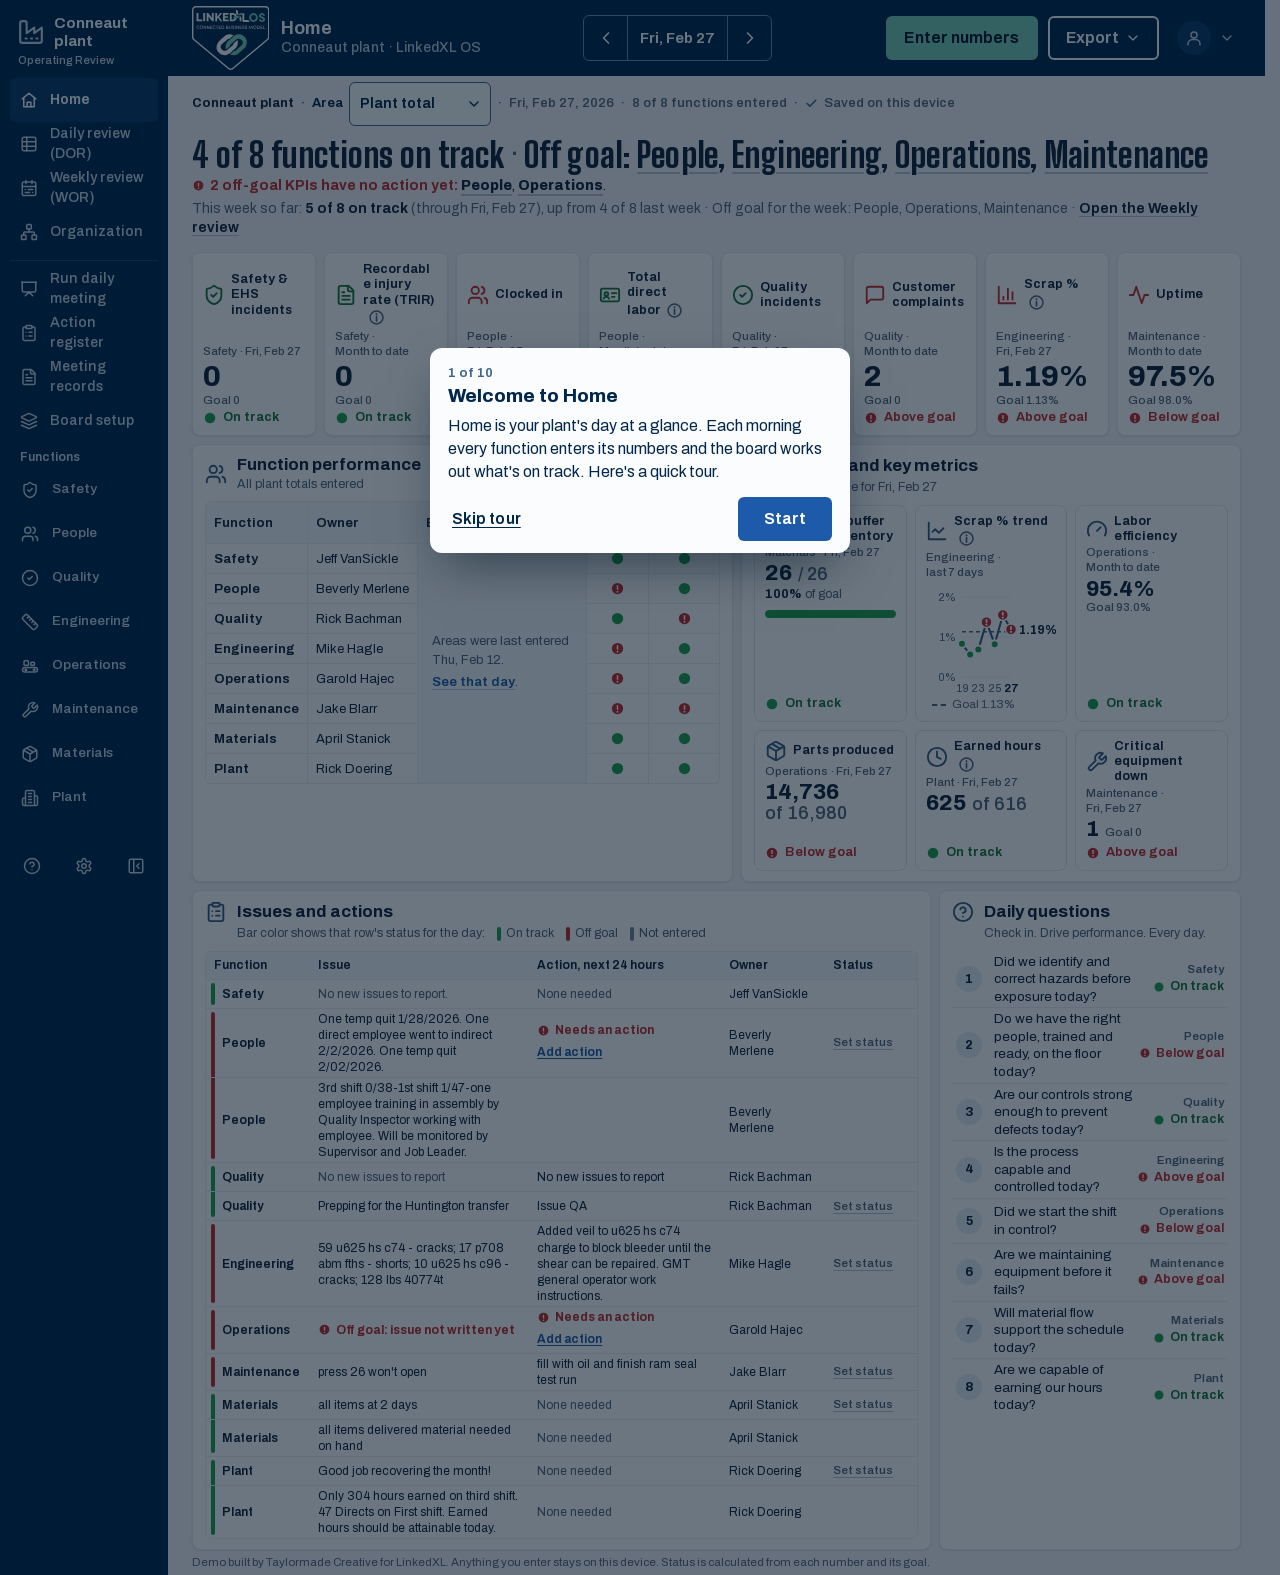
==== commit 6ef5ff18: "Daily Operating Review prototype Co-Authored-By: Claude Opus 5.5 <noreply@anthropic.com>" ====
--- a/index.html
+++ b/index.html
@@ -19,8 +19,12 @@
   <meta name="twitter:image" content="https://taylormadecreative.github.io/daily-operating-review/og-image.jpg">
   <link rel="icon" href="assets/brand/linkedxl-os-logo.svg" type="image/svg+xml">
   <script>
-    // Home (dashboard) by default; ?view=dor shows the ledger board. Set before first paint.
-    document.documentElement.dataset.view = new URLSearchParams(location.search).get('view') === 'dor' ? 'dor' : 'home';
+    // Home (dashboard) by default; ?view=dor the DOR board, ?view=wor the Weekly review, ?view=org the
+    // Organization. All four share one sidebar shell. Set before first paint.
+    var pageView = new URLSearchParams(location.search).get('view');
+    document.documentElement.dataset.view = ['dor', 'wor', 'org'].indexOf(pageView) >= 0 ? pageView : 'home';
+    // The sidebar as an icon rail, when this device chose it (js/shell.js keeps it). Before first paint, so it never jumps.
+    try { if (localStorage.getItem('dor.side.v1') === 'rail') document.documentElement.dataset.side = 'rail'; } catch (e) { /* storage blocked: full sidebar */ }
     // DOR board layout: the client's v2 (10/12) by default; ?layout=classic keeps the v1 ledger for rollback.
     document.documentElement.dataset.layout = new URLSearchParams(location.search).get('layout') === 'classic' ? 'classic' : 'v2';
     // Customize: paint the saved look before first paint. js/customize.js keeps this cache. Only its own
@@ -42,22 +46,26 @@
   </script>
   <link rel="preload" href="assets/fonts/BigShouldersDisplay-var.woff2" as="font" type="font/woff2" crossorigin>
   <link rel="preload" href="assets/fonts/Archivo-var.woff2" as="font" type="font/woff2" crossorigin>
-  <link rel="stylesheet" href="css/fonts.css?v=20261013-151156">
-  <link rel="stylesheet" href="css/tokens.css?v=20261013-151156">
-  <link rel="stylesheet" href="css/base.css?v=20261013-151156">
-  <link rel="stylesheet" href="css/board.css?v=20261013-151156">
-  <link rel="stylesheet" href="css/board-v2.css?v=20261013-151156">
-  <link rel="stylesheet" href="css/components.css?v=20261013-151156">
-  <link rel="stylesheet" href="css/detail.css?v=20261013-151156">
-  <link rel="stylesheet" href="css/enter.css?v=20261013-151156">
-  <link rel="stylesheet" href="css/meeting.css?v=20261013-151156">
-  <link rel="stylesheet" href="css/home.css?v=20261013-151156">
-  <link rel="stylesheet" href="css/customize.css?v=20261013-151156">
-  <link rel="stylesheet" href="css/tour.css?v=20261013-151156">
-  <link rel="stylesheet" href="css/actions.css?v=20261013-151156">
-  <link rel="stylesheet" href="css/recorder.css?v=20261013-151156">
-  <link rel="stylesheet" href="css/setup.css?v=20261013-151156">
-  <script type="module" src="js/app.js?v=20261013-151156"></script>
+  <link rel="stylesheet" href="css/fonts.css?v=20261112-075602">
+  <link rel="stylesheet" href="css/tokens.css?v=20261112-075602">
+  <link rel="stylesheet" href="css/base.css?v=20261112-075602">
+  <link rel="stylesheet" href="css/board.css?v=20261112-075602">
+  <link rel="stylesheet" href="css/board-v2.css?v=20261112-075602">
+  <link rel="stylesheet" href="css/components.css?v=20261112-075602">
+  <link rel="stylesheet" href="css/detail.css?v=20261112-075602">
+  <link rel="stylesheet" href="css/enter.css?v=20261112-075602">
+  <link rel="stylesheet" href="css/meeting.css?v=20261112-075602">
+  <link rel="stylesheet" href="css/home.css?v=20261112-075602">
+  <link rel="stylesheet" href="css/customize.css?v=20261112-075602">
+  <link rel="stylesheet" href="css/tour.css?v=20261112-075602">
+  <link rel="stylesheet" href="css/actions.css?v=20261112-075602">
+  <link rel="stylesheet" href="css/recorder.css?v=20261112-075602">
+  <link rel="stylesheet" href="css/setup.css?v=20261112-075602">
+  <link rel="stylesheet" href="css/shell.css?v=20261112-075602">
+  <link rel="stylesheet" href="css/org.css?v=20261112-075602">
+  <link rel="stylesheet" href="css/wor.css?v=20261112-075602">
+  <link rel="stylesheet" href="css/header.css?v=20261112-075602">
+  <script type="module" src="js/app.js?v=20261112-075602"></script>
 </head>
 <body>
   <svg class="sprite" aria-hidden="true" focusable="false">
@@ -100,13 +108,15 @@
     <symbol id="lx-badge" viewBox="0 0 153.85 127.21"> <g> <path style="fill:var(--logo-mint)" d="M67.31,86.68s-2.75-10.9,4.46-16.97,11.76-10.05,11.76-10.05c0,0,9.48-7.87,19.72.47,9.37,7.63,6.08,19.46.3,24.55-3.17,2.79-11.39,10.14-11.39,10.14,0,0-6.54,5.88-16.78,1.33l7.96-6.92s1.71.57,4.17-1.42,11.28-9.76,11.28-9.76c0,0,5.08-5.24-.19-10.52-4.82-4.83-9.86-1.23-9.86-1.23l-11.05,9.39s-2.31,1.8-2.5,4.65l-7.87,6.35Z"/> <path style="fill:var(--logo-navy)" d="M90.66,67.51s2.75,10.9-4.46,16.97c-7.21,6.07-11.76,10.05-11.76,10.05,0,0-9.48,7.87-19.72-.47-9.37-7.63-6.08-19.46-.3-24.55,3.17-2.79,11.39-10.14,11.39-10.14,0,0,6.54-5.88,16.78-1.33l-7.96,6.92s-1.71-.57-4.17,1.42-11.28,9.76-11.28,9.76c0,0-5.08,5.24.19,10.52,4.82,4.83,9.86,1.23,9.86,1.23l11.05-9.39s2.31-1.8,2.5-4.65l7.87-6.35Z"/> <path style="fill:var(--logo-navy)" d="M76.92,127.21c-1.77,0-3.55-.6-4.99-1.81L2.8,67.77c-1.78-1.49-2.8-3.67-2.8-5.99V7.8C0,3.5,3.5,0,7.8,0h138.25c4.3,0,7.8,3.5,7.8,7.8v53.98c0,2.32-1.02,4.5-2.8,5.99l-69.13,57.63c-1.45,1.21-3.22,1.81-4.99,1.81ZM7.8,2.85c-2.73,0-4.95,2.22-4.95,4.95v53.98c0,1.47.65,2.86,1.78,3.8l69.13,57.63c1.83,1.53,4.5,1.53,6.33,0l69.13-57.63.91,1.1-.91-1.1c1.13-.94,1.78-2.33,1.78-3.8V7.8c0-2.73-2.22-4.95-4.95-4.95H7.8Z"/> <g> <path style="fill:var(--logo-navy)" d="M9,30.19V14.14h3.71v12.79h7.78v3.26h-11.48Z"/> <path style="fill:var(--logo-navy)" d="M22.32,30.19V14.14h3.71v16.05h-3.71Z"/> <path style="fill:var(--logo-navy)" d="M32.81,21.01v9.18h-3.71V14.14h2.89l7.48,9.43v-9.43h3.71v16.05h-2.98l-7.39-9.18Z"/> <path style="fill:var(--logo-navy)" d="M46.25,30.19V14.14h3.71v7.23l6.19-7.23h3.84l-6.01,7.17,6.42,8.88h-3.91l-4.7-6.8-1.83,1.99v4.81h-3.71Z"/> <path style="fill:var(--logo-navy)" d="M72.84,26.93v3.26h-11.28V14.14h11.08v3.26h-7.37v3.12h6.33v3.01h-6.33v3.41h7.57Z"/> <path style="fill:var(--logo-navy)" d="M75.14,30.19V14.14h5.99c1.33,0,2.49.21,3.48.63.99.42,1.83.99,2.5,1.72.67.72,1.18,1.57,1.51,2.54.34.97.51,2.01.51,3.11,0,1.22-.19,2.32-.57,3.31-.38.99-.92,1.83-1.62,2.53-.7.7-1.54,1.24-2.53,1.63-.99.38-2.08.58-3.29.58h-5.99ZM85.36,22.14c0-.71-.09-1.35-.28-1.93-.19-.58-.46-1.08-.83-1.5-.36-.42-.81-.75-1.33-.97-.53-.23-1.12-.34-1.79-.34h-2.28v9.54h2.28c.68,0,1.28-.12,1.81-.36.53-.24.97-.58,1.32-1.01.35-.43.62-.93.81-1.51.19-.58.28-1.22.28-1.91Z"/> </g> <path style="fill:var(--logo-mint)" d="M97.78,17.64l2.74-.1,3.33-3.84c-1.03.03-3.32.09-6.43.13-4.29.06-6.46,4.69-6.46,4.69l4.6.03c.89-.95,2.22-.91,2.22-.91Z"/> <path style="fill:var(--logo-mint)" d="M95.06,19.64l-4.6-.03c-.89.95-2.22.91-2.22.91l-3.99.07-3.16,3.85c.29.03.47.03.47.03,0,0,2.75-.09,7.04-.14,4.29-.06,6.46-4.69,6.46-4.69Z"/> <path style="fill:var(--logo-navy)" d="M92.29,15.15c-.95-.89-.91-2.22-.91-2.22l-.05-2.89-3.89-3.19c.03,1.03.09,3.32.13,6.43.03,2.29,1.26,3.89,2.49,4.96.65-1.86,2.23-3.1,2.23-3.1Z"/> <path style="fill:var(--logo-navy)" d="M93.5,23.29c.95.89.91,2.22.91,2.22l.05,2.89,3.89,3.19c-.03-1.03-.09-3.32-.13-6.43-.03-2.29-1.07-3.91-2.31-4.98-.65,1.86-2.41,3.12-2.41,3.12Z"/> <path style="fill:var(--logo-navy)" d="M111.77,28.07h-7.92v-14.37l-3.69,3.84v11.45h.03c.13,1.45,1.34,2.6,2.83,2.6h11.95l-3.2-3.52Z"/> <g> <path style="fill:var(--logo-mint)" d="M117.91,30.47c-1.33-.79-2.37-1.86-3.13-3.21-.76-1.34-1.14-2.8-1.14-4.37s.38-3.03,1.15-4.37c.77-1.34,1.81-2.41,3.12-3.19,1.31-.79,2.76-1.18,4.35-1.18s3,.39,4.32,1.18,2.37,1.85,3.13,3.19,1.14,2.8,1.14,4.37-.38,3.03-1.14,4.37c-.76,1.34-1.81,2.41-3.13,3.21s-2.77,1.19-4.32,1.19-3.02-.4-4.35-1.19ZM124.73,27.34c.73-.46,1.29-1.08,1.68-1.85s.59-1.63.59-2.57-.2-1.81-.59-2.59c-.39-.78-.95-1.4-1.68-1.85-.73-.46-1.56-.69-2.49-.69s-1.76.23-2.47.69c-.71.46-1.27,1.08-1.67,1.85-.4.78-.6,1.64-.6,2.59s.2,1.79.6,2.57c.4.78.96,1.4,1.67,1.85.71.46,1.54.69,2.47.69s1.76-.23,2.49-.69Z"/> <path style="fill:var(--logo-mint)" d="M135.84,31c-.93-.44-1.65-1.06-2.16-1.85-.52-.79-.77-1.71-.77-2.74h3.86c0,.36.11.69.32.99.21.3.51.54.88.7s.78.25,1.2.25.81-.07,1.14-.21c.34-.14.6-.34.79-.6.19-.26.28-.57.28-.93s-.14-.71-.4-1.01c-.27-.29-.76-.54-1.46-.74l-2.01-.64c-1.67-.46-2.83-1.13-3.48-2.03s-.97-1.84-.97-2.84.26-1.9.79-2.69c.52-.79,1.24-1.41,2.14-1.85.9-.44,1.91-.66,3.02-.66s2.08.21,2.95.63,1.55,1.02,2.05,1.82c.5.8.75,1.72.75,2.79h-3.83c0-.52-.17-.97-.5-1.33-.34-.36-.82-.54-1.46-.54-.39,0-.74.08-1.04.23-.3.16-.54.36-.71.63-.17.26-.26.55-.26.86,0,.28.11.56.34.85.23.29.68.54,1.35.75l1.77.54c1.47.48,2.65,1.09,3.54,1.84.88.75,1.33,1.82,1.33,3.19,0,1.16-.29,2.14-.88,2.92-.59.79-1.36,1.37-2.3,1.76-.94.38-1.96.58-3.06.58-1.2,0-2.26-.22-3.18-.66Z"/> </g> <g> <path style="fill:var(--logo-ink)" d="M10.65,45.19c-.5-.3-.9-.71-1.2-1.22-.3-.51-.45-1.07-.45-1.68s.15-1.17.45-1.68c.3-.52.7-.93,1.2-1.24s1.05-.46,1.66-.46c.51,0,.98.1,1.41.3s.79.48,1.09.85l-.69.57c-.22-.26-.49-.46-.8-.61-.31-.15-.64-.23-1-.23-.43,0-.82.11-1.19.34-.36.23-.65.53-.86.92-.21.39-.32.8-.32,1.24s.11.85.32,1.23c.21.38.5.68.85.91.36.22.76.34,1.2.34.35,0,.68-.08,1-.23.31-.15.58-.36.8-.61l.69.57c-.3.36-.66.65-1.09.85-.43.2-.9.3-1.41.3-.6,0-1.16-.15-1.66-.45Z"/> <path style="fill:var(--logo-ink)" d="M17.06,45.19c-.51-.3-.91-.71-1.19-1.22s-.43-1.07-.43-1.68.14-1.17.43-1.69c.29-.52.69-.93,1.19-1.23.51-.31,1.06-.46,1.67-.46s1.16.15,1.66.46.9.72,1.19,1.23c.29.52.44,1.08.44,1.69s-.15,1.16-.44,1.68c-.29.51-.69.92-1.19,1.22-.5.3-1.06.45-1.66.45s-1.16-.15-1.67-.45ZM19.91,44.43c.36-.22.64-.53.85-.91s.31-.79.31-1.23-.1-.85-.31-1.24c-.21-.39-.49-.69-.85-.92-.36-.23-.75-.34-1.19-.34s-.83.11-1.19.34c-.36.23-.64.53-.85.92-.21.39-.31.8-.31,1.24s.1.85.31,1.23.49.68.85.91c.36.22.75.34,1.19.34s.83-.11,1.19-.34Z"/> <path style="fill:var(--logo-ink)" d="M23.34,39.03h.93l3.06,5.11h-.21v-5.11h.94v6.5h-.9l-3.1-5.14h.22v5.14h-.95v-6.5Z"/> <path style="fill:var(--logo-ink)" d="M29.83,39.03h.93l3.06,5.11h-.21v-5.11h.94v6.5h-.9l-3.1-5.14h.22v5.14h-.95v-6.5Z"/> <path style="fill:var(--logo-ink)" d="M36.31,39.03h3.88v.87h-3.32l.39-.39v5.54l-.39-.39h3.43v.87h-3.98v-6.5ZM36.9,41.9h2.92v.87h-2.92v-.87Z"/> <path style="fill:var(--logo-ink)" d="M42.7,45.19c-.5-.3-.9-.71-1.2-1.22-.3-.51-.45-1.07-.45-1.68s.15-1.17.45-1.68c.3-.52.7-.93,1.2-1.24s1.05-.46,1.66-.46c.51,0,.98.1,1.41.3s.79.48,1.09.85l-.69.57c-.22-.26-.49-.46-.8-.61-.31-.15-.64-.23-1-.23-.43,0-.82.11-1.19.34-.36.23-.65.53-.86.92-.21.39-.32.8-.32,1.24s.11.85.32,1.23c.21.38.5.68.85.91.36.22.76.34,1.2.34.35,0,.68-.08,1-.23.31-.15.58-.36.8-.61l.69.57c-.3.36-.66.65-1.09.85-.43.2-.9.3-1.41.3-.6,0-1.16-.15-1.66-.45Z"/> <path style="fill:var(--logo-ink)" d="M47.32,39.03h4.84v.87h-4.84v-.87ZM49.27,39.73h.95v5.8h-.95v-5.8Z"/> <path style="fill:var(--logo-ink)" d="M53.23,39.03h3.88v.87h-3.32l.39-.39v5.54l-.39-.39h3.43v.87h-3.98v-6.5ZM53.83,41.9h2.92v.87h-2.92v-.87Z"/> <path style="fill:var(--logo-ink)" d="M58.58,39.03h2.54c.6,0,1.13.14,1.57.42.44.28.78.67,1.01,1.17s.35,1.05.35,1.68-.12,1.17-.35,1.66-.58.88-1.01,1.16c-.44.28-.96.42-1.57.42h-2.54v-6.5ZM59.14,44.66h1.97c.41,0,.77-.1,1.08-.31.3-.2.53-.49.68-.84.15-.36.23-.76.23-1.22s-.08-.86-.23-1.22c-.15-.36-.38-.65-.68-.86-.3-.21-.66-.32-1.08-.32h-1.97l.39-.39v5.54l-.39-.39Z"/> <path style="fill:var(--logo-ink)" d="M67.77,39.03h2.47c.36,0,.68.07.95.2.27.14.48.33.62.58s.22.55.22.88c0,.36-.09.68-.28.95-.19.27-.49.44-.91.5l.04-.11c.3,0,.57.07.8.23s.4.37.52.62.18.52.18.81c0,.31-.08.61-.23.89-.15.28-.38.51-.67.68-.29.17-.64.26-1.03.26h-2.68v-6.5ZM68.34,44.66h1.93c.25,0,.46-.05.63-.14.17-.09.3-.22.39-.39s.14-.34.14-.53-.04-.36-.12-.53-.2-.3-.37-.4c-.17-.1-.38-.15-.63-.15h-1.87v-.82h1.8c.27,0,.48-.08.62-.25s.22-.39.22-.66-.08-.5-.23-.66-.36-.25-.63-.25h-1.89l.39-.39v5.54l-.39-.39Z"/> <path style="fill:var(--logo-ink)" d="M74.85,45.36c-.36-.19-.66-.46-.87-.82-.22-.36-.33-.77-.33-1.24v-4.28h.95v4.27c0,.32.06.59.19.81.13.22.3.38.52.48.22.1.46.16.73.16s.51-.05.73-.16c.22-.1.39-.26.52-.48s.19-.49.19-.81v-4.27h.95v4.28c0,.47-.11.89-.33,1.24-.22.36-.51.63-.87.82-.36.19-.76.28-1.2.28s-.83-.09-1.2-.28Z"/> <path style="fill:var(--logo-ink)" d="M80.83,45.37c-.35-.18-.62-.42-.82-.73s-.29-.63-.29-.97h.93c.01.18.08.36.19.53.12.17.28.31.48.42.2.11.44.16.7.16s.48-.05.67-.15c.19-.1.33-.23.43-.39.1-.16.15-.33.15-.51,0-.27-.1-.48-.3-.64-.2-.16-.46-.28-.77-.37l-.82-.21c-.62-.16-1.04-.39-1.26-.7-.23-.31-.34-.64-.34-1s.1-.69.29-.98c.19-.29.46-.51.79-.67s.69-.25,1.07-.25.74.08,1.06.24c.31.16.57.38.75.67s.28.63.27,1.01h-.93c0-.31-.11-.56-.33-.75s-.5-.29-.85-.29c-.2,0-.39.04-.58.13-.18.08-.33.21-.43.37-.11.16-.16.34-.16.52,0,.16.06.32.18.48.12.15.36.28.72.38l.83.23c.57.15,1.01.37,1.32.67s.46.67.46,1.12c0,.36-.09.69-.27.99-.18.3-.44.54-.77.71s-.71.26-1.15.26-.85-.09-1.2-.27Z"/> <path style="fill:var(--logo-ink)" d="M85.52,39.03h.95v6.5h-.95v-6.5Z"/> <path style="fill:var(--logo-ink)" d="M88.23,39.03h.93l3.06,5.11h-.21v-5.11h.94v6.5h-.9l-3.1-5.14h.22v5.14h-.95v-6.5Z"/> <path style="fill:var(--logo-ink)" d="M94.71,39.03h3.88v.87h-3.32l.39-.39v5.54l-.39-.39h3.43v.87h-3.98v-6.5ZM95.31,41.9h2.92v.87h-2.92v-.87Z"/> <path style="fill:var(--logo-ink)" d="M100.76,45.37c-.35-.18-.62-.42-.82-.73s-.29-.63-.29-.97h.93c.01.18.08.36.19.53.12.17.28.31.48.42.2.11.44.16.7.16s.48-.05.67-.15c.19-.1.33-.23.43-.39.1-.16.15-.33.15-.51,0-.27-.1-.48-.3-.64-.2-.16-.46-.28-.77-.37l-.82-.21c-.62-.16-1.04-.39-1.26-.7-.23-.31-.34-.64-.34-1s.1-.69.29-.98c.19-.29.46-.51.79-.67s.69-.25,1.07-.25.74.08,1.06.24c.31.16.57.38.75.67s.28.63.27,1.01h-.93c0-.31-.11-.56-.33-.75s-.5-.29-.85-.29c-.2,0-.39.04-.58.13-.18.08-.33.21-.43.37-.11.16-.16.34-.16.52,0,.16.06.32.18.48.12.15.36.28.72.38l.83.23c.57.15,1.01.37,1.32.67s.46.67.46,1.12c0,.36-.09.69-.27.99-.18.3-.44.54-.77.71s-.71.26-1.15.26-.85-.09-1.2-.27Z"/> <path style="fill:var(--logo-ink)" d="M106.16,45.37c-.35-.18-.62-.42-.82-.73s-.29-.63-.29-.97h.93c.01.18.08.36.19.53.12.17.28.31.48.42.2.11.44.16.7.16s.48-.05.67-.15c.19-.1.33-.23.43-.39.1-.16.15-.33.15-.51,0-.27-.1-.48-.3-.64-.2-.16-.46-.28-.77-.37l-.82-.21c-.62-.16-1.04-.39-1.26-.7-.23-.31-.34-.64-.34-1s.1-.69.29-.98c.19-.29.46-.51.79-.67s.69-.25,1.07-.25.74.08,1.06.24c.31.16.57.38.75.67s.28.63.27,1.01h-.93c0-.31-.11-.56-.33-.75s-.5-.29-.85-.29c-.2,0-.39.04-.58.13-.18.08-.33.21-.43.37-.11.16-.16.34-.16.52,0,.16.06.32.18.48.12.15.36.28.72.38l.83.23c.57.15,1.01.37,1.32.67s.46.67.46,1.12c0,.36-.09.69-.27.99-.18.3-.44.54-.77.71s-.71.26-1.15.26-.85-.09-1.2-.27Z"/> <path style="fill:var(--logo-ink)" d="M113.64,39.03h.86l2.43,5.09h-.36l2.43-5.09h.86l.79,6.5h-.93l-.63-5.19.24.05-2.15,4.43h-.81l-2.17-4.43.24-.05-.62,5.19h-.93l.78-6.5Z"/> <path style="fill:var(--logo-ink)" d="M123.22,45.19c-.51-.3-.91-.71-1.19-1.22s-.43-1.07-.43-1.68.14-1.17.43-1.69c.29-.52.69-.93,1.19-1.23.51-.31,1.06-.46,1.67-.46s1.16.15,1.66.46.9.72,1.19,1.23c.29.52.44,1.08.44,1.69s-.15,1.16-.44,1.68c-.29.51-.69.92-1.19,1.22-.5.3-1.06.45-1.66.45s-1.16-.15-1.67-.45ZM126.08,44.43c.36-.22.64-.53.85-.91s.31-.79.31-1.23-.1-.85-.31-1.24c-.21-.39-.49-.69-.85-.92-.36-.23-.75-.34-1.19-.34s-.83.11-1.19.34c-.36.23-.64.53-.85.92-.21.39-.31.8-.31,1.24s.1.85.31,1.23.49.68.85.91c.36.22.75.34,1.19.34s.83-.11,1.19-.34Z"/> <path style="fill:var(--logo-ink)" d="M129.5,39.03h2.54c.6,0,1.13.14,1.57.42.44.28.78.67,1.01,1.17s.35,1.05.35,1.68-.12,1.17-.35,1.66-.58.88-1.01,1.16c-.44.28-.96.42-1.57.42h-2.54v-6.5ZM130.07,44.66h1.97c.41,0,.77-.1,1.08-.31.3-.2.53-.49.68-.84.15-.36.23-.76.23-1.22s-.08-.86-.23-1.22c-.15-.36-.38-.65-.68-.86-.3-.21-.66-.32-1.08-.32h-1.97l.39-.39v5.54l-.39-.39Z"/> <path style="fill:var(--logo-ink)" d="M136.34,39.03h3.88v.87h-3.32l.39-.39v5.54l-.39-.39h3.43v.87h-3.98v-6.5ZM136.93,41.9h2.92v.87h-2.92v-.87Z"/> <path style="fill:var(--logo-ink)" d="M141.68,39.03h.95v6.02l-.39-.39h3.01v.87h-3.58v-6.5Z"/> </g> </g> </symbol>
     </svg>
 
-  <div class="home-app">
-    <a class="skip-link" href="#home">Skip to the dashboard</a>
+  <!-- One shell for every page: the navy sidebar (a top bar and drawer on a phone) beside Home, the DOR board,
+       the Weekly review and the Organization. css/shell.css lays it out; html[data-view] says which page shows. -->
+  <div class="shell">
+    <a class="skip-link" href="#home" data-skip>Skip to Home</a>
     <aside class="side" aria-label="Plant navigation">
       <div class="side-brand">
         <svg class="i side-brand-icon" viewBox="0 0 24 24" fill="none" stroke="currentColor" stroke-width="2" stroke-linecap="round" stroke-linejoin="round" aria-hidden="true"><path d="M2 20a2 2 0 0 0 2 2h16a2 2 0 0 0 2-2V8l-7 5V8l-7 5V4a2 2 0 0 0-2-2H4a2 2 0 0 0-2 2Z"/><path d="M17 18h1M12 18h1M7 18h1"/></svg>
         <span class="side-lx"><svg class="side-badge" viewBox="0 0 153.85 127.21" aria-hidden="true" focusable="false"><use href="#lx-badge"></use></svg><span class="sr-only">Powered by LinkedXL OS</span></span>
-        <span class="side-brand-text"><span class="side-brand-name" data-plant-name>Conneaut plant</span><span class="side-brand-sub">Daily Operating Review</span></span>
+        <span class="side-brand-text"><span class="side-brand-name" data-plant-name>Conneaut plant</span><span class="side-brand-sub">Operating Review</span></span>
         <button class="side-menu-btn" type="button" data-open-drawer aria-label="Open menu" aria-haspopup="dialog">
           <svg class="i" viewBox="0 0 24 24" fill="none" stroke="currentColor" stroke-width="2" stroke-linecap="round" aria-hidden="true"><path d="M4 6h16M4 12h16M4 18h16"/></svg>
         </button>
@@ -121,6 +131,12 @@
           <svg class="i" viewBox="0 0 24 24" fill="none" stroke="currentColor" stroke-width="2" stroke-linecap="round" stroke-linejoin="round" aria-hidden="true"><path d="M12.22 2h-.44a2 2 0 0 0-2 2v.18a2 2 0 0 1-1 1.73l-.43.25a2 2 0 0 1-2 0l-.15-.08a2 2 0 0 0-2.73.73l-.22.38a2 2 0 0 0 .73 2.73l.15.1a2 2 0 0 1 1 1.72v.51a2 2 0 0 1-1 1.74l-.15.09a2 2 0 0 0-.73 2.73l.22.38a2 2 0 0 0 2.73.73l.15-.08a2 2 0 0 1 2 0l.43.25a2 2 0 0 1 1 1.73V20a2 2 0 0 0 2 2h.44a2 2 0 0 0 2-2v-.18a2 2 0 0 1 1-1.73l.43-.25a2 2 0 0 1 2 0l.15.08a2 2 0 0 0 2.73-.73l.22-.39a2 2 0 0 0-.73-2.73l-.15-.08a2 2 0 0 1-1-1.74v-.5a2 2 0 0 1 1-1.74l.15-.09a2 2 0 0 0 .73-2.73l-.22-.38a2 2 0 0 0-2.73-.73l-.15.08a2 2 0 0 1-2 0l-.43-.25a2 2 0 0 1-1-1.73V4a2 2 0 0 0-2-2z"/><circle cx="12" cy="12" r="3"/></svg>
           <span class="side-text">Settings</span>
         </button>
+        <!-- Icon rail or full sidebar, remembered on this device (js/shell.js). Shown where both fit: 1280 and wider. -->
+        <button class="side-link side-collapse" type="button" data-side-toggle aria-label="Collapse menu" title="Collapse menu">
+          <svg class="i side-collapse-shut" viewBox="0 0 24 24" fill="none" stroke="currentColor" stroke-width="2" stroke-linecap="round" stroke-linejoin="round" aria-hidden="true"><rect x="3" y="3" width="18" height="18" rx="2"/><path d="M9 3v18"/><path d="m16 15-3-3 3-3"/></svg>
+          <svg class="i side-collapse-open" viewBox="0 0 24 24" fill="none" stroke="currentColor" stroke-width="2" stroke-linecap="round" stroke-linejoin="round" aria-hidden="true"><rect x="3" y="3" width="18" height="18" rx="2"/><path d="M9 3v18"/><path d="m14 9 3 3-3 3"/></svg>
+          <span class="side-text" aria-hidden="true">Collapse menu</span>
+        </button>
         <a class="side-powered" href="https://cbm.linkedxl.com/login" target="_blank" rel="noopener noreferrer">
           <span class="side-powered-text">Powered by</span>
           <svg class="side-badge" viewBox="0 0 153.85 127.21" aria-hidden="true" focusable="false"><use href="#lx-badge"></use></svg>
@@ -129,19 +145,24 @@
       </div>
     </aside>
 
-    <div class="h-wrap">
-      <header class="h-header">
-        <div class="h-titles">
-          <h1 class="h-title" data-home-title>Conneaut plant · <span class="nowrap">Daily Operating Review</span></h1>
-          <p class="h-sub h-summary" data-home-summary aria-live="polite"></p>
-          <p class="h-sub h-needs" data-home-needs hidden></p>
-        </div>
-        <nav class="h-date" aria-label="Production day">
-          <button class="h-date-btn" type="button" data-home-prev aria-label="Previous day">
+  <div class="home-app">
+    <!-- One page header on every page (Home, DOR board, Weekly review, Organization): the navy band with the
+         LinkedXL OS badge, the page's name and plant, its day or week control, then its main and second button. -->
+    <header class="h-header pghead">
+      <div class="h-head-inner pghead-inner">
+        <div class="pg-brand">
+          <svg class="brand-badge pg-badge" viewBox="0 0 153.85 127.21" aria-hidden="true" focusable="false"><use href="#lx-badge"></use></svg>
+          <div class="pg-titles h-titles">
+            <h1 class="pg-title h-title" data-home-title>Home</h1>
+            <p class="pg-sub" data-home-plant>Conneaut plant · LinkedXL OS</p>
+          </div>
+        </div>
+        <nav class="h-date period" aria-label="Production day">
+          <button class="h-date-btn period-step" type="button" data-home-prev aria-label="Previous day">
             <svg class="i" viewBox="0 0 24 24" fill="none" stroke="currentColor" stroke-width="2" stroke-linecap="round" stroke-linejoin="round" aria-hidden="true"><path d="m15 18-6-6 6-6"/></svg>
           </button>
           <span class="h-date-pick">
-            <button class="h-date-label" type="button" data-date-pick aria-describedby="date-pick-hint">
+            <button class="h-date-label period-label" type="button" data-date-pick aria-describedby="date-pick-hint">
               <svg class="i" viewBox="0 0 24 24" fill="none" stroke="currentColor" stroke-width="2" stroke-linecap="round" stroke-linejoin="round" aria-hidden="true"><rect x="3" y="4" width="18" height="18" rx="2"/><path d="M16 2v4M8 2v4M3 10h18"/></svg>
               <time data-home-date datetime=""></time>
             </button>
@@ -150,36 +171,28 @@
                  Hidden from screen readers: the button above is the one "Production day" control they hear. -->
             <input class="h-date-input" type="date" data-date-input tabindex="-1" aria-hidden="true">
           </span>
-          <button class="h-date-btn" type="button" data-home-next aria-label="Next day">
+          <button class="h-date-btn period-step" type="button" data-home-next aria-label="Next day">
             <svg class="i" viewBox="0 0 24 24" fill="none" stroke="currentColor" stroke-width="2" stroke-linecap="round" stroke-linejoin="round" aria-hidden="true"><path d="m9 18 6-6-6-6"/></svg>
           </button>
         </nav>
-        <div class="h-actions">
-          <a class="hbtn hbtn--primary" href="#enter" data-enter>
-            <svg class="i" viewBox="0 0 24 24" fill="none" stroke="currentColor" stroke-width="2" stroke-linecap="round" stroke-linejoin="round" aria-hidden="true"><path d="M21.17 6.81a1 1 0 0 0-3.99-3.99L3.84 16.17a2 2 0 0 0-.5.83l-1.32 4.35a.5.5 0 0 0 .62.62l4.35-1.32a2 2 0 0 0 .83-.5z"/><path d="m15 5 4 4"/></svg>
-            <span>Enter numbers</span>
-          </a>
-          <button class="hbtn" type="button" data-export-toggle aria-haspopup="menu" aria-expanded="false" aria-controls="export-menu">
-            <svg class="i" viewBox="0 0 24 24" fill="none" stroke="currentColor" stroke-width="2" stroke-linecap="round" stroke-linejoin="round" aria-hidden="true"><path d="M21 15v4a2 2 0 0 1-2 2H5a2 2 0 0 1-2-2v-4"/><path d="m7 10 5 5 5-5"/><path d="M12 15V3"/></svg>
+        <div class="h-actions pg-actions">
+          <a class="btn btn--mint h-enter" href="#enter" data-enter>Enter numbers</a>
+          <button class="btn btn--outline-light h-export" type="button" data-export-toggle aria-haspopup="menu" aria-expanded="false" aria-controls="export-menu">
             <span>Export</span>
             <svg class="i i--chev" viewBox="0 0 24 24" fill="none" stroke="currentColor" stroke-width="2" stroke-linecap="round" stroke-linejoin="round" aria-hidden="true"><path d="m6 9 6 6 6-6"/></svg>
           </button>
-          <label class="h-filter">
-            <svg class="i" viewBox="0 0 24 24" fill="none" stroke="currentColor" stroke-width="2" stroke-linecap="round" stroke-linejoin="round" aria-hidden="true"><path d="M22 3H2l8 9.46V19l4 2v-8.54L22 3z"/></svg>
-            <span class="h-filter-label">Area</span>
-            <select class="h-select" data-area>
-              <option value="all">All areas</option>
-              <option value="mold">Mold</option>
-              <option value="bond">Bond</option>
-              <option value="prime">Prime</option>
-              <option value="compounding">Compounding</option>
-            </select>
-          </label>
-        </div>
-        <button class="h-chip" type="button" data-chip aria-haspopup="dialog" aria-expanded="false"></button>
-      </header>
-
+        </div>
+        <button class="h-chip pghead-menu" type="button" data-chip aria-haspopup="dialog" aria-expanded="false"></button>
+      </div>
+    </header>
+    <div class="h-wrap">
       <main id="home" class="h-main" tabindex="-1">
+        <div class="scope" data-scope></div>
+        <section class="h-answer" aria-label="The day in one line">
+          <p class="h-summary" data-home-summary aria-live="polite"></p>
+          <p class="h-needs" data-home-needs hidden></p>
+          <p class="h-week" data-home-week></p>
+        </section>
         <p class="print-meta" data-print-meta></p>
         <p class="date-note h-date-note" data-date-note role="status" hidden></p>
         <section class="h-kpis" data-kpis></section>
@@ -192,28 +205,27 @@
     </div>
 
     <div class="h-mobilebar">
-      <a class="hbtn hbtn--primary" href="#enter" data-enter>Enter numbers</a>
+      <a class="btn btn--mint" href="#enter" data-enter>Enter numbers</a>
     </div>
   </div>
 
   <div class="app">
-    <a class="skip-link" href="#board">Skip to the board</a>
-    <header class="topbar">
-      <div class="topbar-inner">
-        <a class="brand" href="./" data-nav-home aria-label="Daily Operating Review, LinkedXL OS. Home dashboard">
-          <svg class="brand-badge" viewBox="0 0 153.85 127.21" aria-hidden="true" focusable="false"><use href="#lx-badge"></use></svg>
-          <span class="brand-text">
-            <span class="brand-title">Daily Operating Review<span class="v2-only"> (DOR)</span></span>
-            <span class="brand-plant" data-plant>Conneaut plant</span>
+    <header class="topbar pghead">
+      <div class="topbar-inner pghead-inner">
+        <a class="brand pg-brand" href="./" data-nav-home aria-label="Daily Operating Review (DOR), LinkedXL OS. Go to Home">
+          <svg class="brand-badge pg-badge" viewBox="0 0 153.85 127.21" aria-hidden="true" focusable="false"><use href="#lx-badge"></use></svg>
+          <span class="brand-text pg-titles">
+            <span class="brand-title pg-title">Daily Operating Review (DOR)</span>
+            <span class="brand-plant pg-sub" data-plant>Conneaut plant</span>
           </span>
         </a>
 
-        <nav class="datebar" aria-label="Production day">
-          <button class="icon-btn" type="button" data-prev aria-label="Previous day">
+        <nav class="datebar period" aria-label="Production day">
+          <button class="icon-btn period-step" type="button" data-prev aria-label="Previous day">
             <svg class="icon" aria-hidden="true" focusable="false"><use href="#g-prev"></use></svg>
           </button>
           <span class="date-pick">
-            <button class="date-label date-pick-btn" type="button" data-board-date-pick aria-describedby="board-date-hint">
+            <button class="date-label date-pick-btn period-label" type="button" data-board-date-pick aria-describedby="board-date-hint">
               <svg class="icon" viewBox="0 0 24 24" fill="none" stroke="currentColor" stroke-width="2" stroke-linecap="round" stroke-linejoin="round" aria-hidden="true" focusable="false"><rect x="3" y="4" width="18" height="18" rx="2"/><path d="M16 2v4M8 2v4M3 10h18"/></svg>
               <time data-board-date datetime=""></time>
             </button>
@@ -221,12 +233,12 @@
             <!-- Native picker, limited to the month's data. On touch screens it sits over the button so a tap opens it directly. -->
             <input class="date-input" type="date" data-board-date-input tabindex="-1" aria-hidden="true">
           </span>
-          <button class="icon-btn" type="button" data-next aria-label="Next day">
+          <button class="icon-btn period-step" type="button" data-next aria-label="Next day">
             <svg class="icon" aria-hidden="true" focusable="false"><use href="#g-next"></use></svg>
           </button>
         </nav>
 
-        <a class="topbar-home topbar-home--icon" href="./" data-nav-home aria-label="Home dashboard" title="Home dashboard">
+        <a class="topbar-home topbar-home--icon" href="./" data-nav-home aria-label="Home" title="Home">
           <svg class="icon" viewBox="0 0 24 24" fill="none" stroke="currentColor" stroke-width="2" stroke-linecap="round" stroke-linejoin="round" aria-hidden="true" focusable="false"><path d="M3 10.5 12 3l9 7.5"/><path d="M5 9.5V21h14V9.5"/><path d="M9.5 21v-6h5v6"/></svg>
         </a>
         <button class="topbar-home topbar-customize" type="button" data-customize>
@@ -235,21 +247,24 @@
         <button class="topbar-home topbar-actions" type="button" data-open-actions>
           <svg class="icon" viewBox="0 0 24 24" fill="none" stroke="currentColor" stroke-width="2" stroke-linecap="round" stroke-linejoin="round" aria-hidden="true" focusable="false"><rect x="8" y="2" width="8" height="4" rx="1"/><path d="M16 4h2a2 2 0 0 1 2 2v14a2 2 0 0 1-2 2H6a2 2 0 0 1-2-2V6a2 2 0 0 1 2-2h2"/><path d="m9 14 2 2 4-4"/></svg>Action register
         </button>
-        <button class="topbar-more" type="button" data-topbar-more aria-haspopup="menu" aria-expanded="false" aria-controls="dor-menu">
+        <button class="topbar-more pghead-menu" type="button" data-topbar-more aria-haspopup="menu" aria-expanded="false" aria-controls="dor-menu">
           <svg class="icon" viewBox="0 0 24 24" fill="none" stroke="currentColor" stroke-width="2" stroke-linecap="round" aria-hidden="true" focusable="false"><path d="M4 6h16M4 12h16M4 18h16"/></svg><span class="topbar-more-text">Menu</span>
         </button>
-        <div class="actions">
+        <div class="actions pg-actions">
           <a class="btn btn--mint" href="#enter" data-enter>Enter numbers</a>
-          <a class="btn btn--outline-light" href="#meeting/0" data-run-meeting>Run meeting</a>
+          <a class="btn btn--outline-light" href="#meeting/0" data-run-meeting>Run daily meeting</a>
         </div>
       </div>
     </header>
 
     <main id="board" class="board-page" tabindex="-1">
+      <div class="scope" data-scope></div>
       <section class="summary" aria-label="Summary">
         <h1 class="summary-lead" data-summary-lead aria-live="polite"></h1>
         <div class="summary-line">
           <p class="summary-month" data-summary-month></p>
+          <!-- The board's week on the Weekly review (js/board.js sets the link and its words). -->
+          <a class="btn btn--text howto-btn week-link" href="./?view=wor" data-week-link>This week<span aria-hidden="true">&nbsp;→</span><span class="sr-only" data-week-link-sr></span></a>
           <button class="btn btn--text howto-btn" type="button" popovertarget="how-to-read">
             <svg class="icon" aria-hidden="true" focusable="false"><use href="#g-info"></use></svg>How to read this board
           </button>
@@ -281,11 +296,11 @@
         <div class="board2-head" aria-hidden="true">
           <span class="h2c h2c--fn">Function</span>
           <span class="h2c">Owner</span>
-          <span class="h2c">KPI<small>and goal</small></span>
+          <span class="h2c">Measure<small>and goal</small></span>
           <span class="h2c">Status<small data-head-day2></small></span>
           <span class="h2c">Month to date<small data-head-month2></small></span>
           <span class="h2c h2c--trend">Daily trend<small data-head-trend></small></span>
-          <span class="h2c h2c--ytd">Year to date<small>Jan &ndash; Dec vs goal</small></span>
+          <span class="h2c h2c--ytd">Year to date<small data-head-ytd2>Jan &ndash; Dec vs goal</small></span>
           <span class="h2c h2c--issue">Issue</span>
           <span class="h2c h2c--action">Action<small>Next 24 hours</small></span>
         </div>
@@ -300,8 +315,6 @@
             <li class="b2-key-chart"><span class="key key--goal" aria-hidden="true"></span>Goal</li>
           </ul>
           <p class="b2-updated" data-last-updated></p>
-          <!-- On a TV the source line under the board is hidden (the board ends at this strip); the reset moves here. -->
-          <button class="b2-reset" type="button" data-reset>Start the demo over</button>
         </div>
       </div>
 
@@ -314,6 +327,67 @@
     <div class="mobile-bar">
       <a class="btn btn--mint" href="#enter" data-enter>Enter numbers</a>
     </div>
+  </div>
+
+  <!-- Organization (?view=org): the org chart and each person's sheet (js/org.js). -->
+  <div class="page-app" data-page="org">
+    <header class="pg-head pghead">
+      <div class="pg-head-inner pghead-inner">
+        <div class="pg-brand">
+          <svg class="brand-badge pg-badge" viewBox="0 0 153.85 127.21" aria-hidden="true" focusable="false"><use href="#lx-badge"></use></svg>
+          <div class="pg-titles">
+            <h1 class="pg-title">Organization</h1>
+            <p class="pg-sub" data-org-sub>Conneaut plant · LinkedXL OS</p>
+          </div>
+        </div>
+        <!-- The day the chart reads ("today's status") and its week ("This week"), in the same control as every page's. -->
+        <nav class="period org-period" aria-label="Production day">
+          <button class="period-step" type="button" data-org-prev aria-label="Previous day">
+            <svg class="i" viewBox="0 0 24 24" fill="none" stroke="currentColor" stroke-width="2" stroke-linecap="round" stroke-linejoin="round" aria-hidden="true"><path d="m15 18-6-6 6-6"/></svg>
+          </button>
+          <span class="date-pick">
+            <button class="period-label" type="button" data-org-date-pick aria-describedby="org-date-hint">
+              <svg class="i" viewBox="0 0 24 24" fill="none" stroke="currentColor" stroke-width="2" stroke-linecap="round" stroke-linejoin="round" aria-hidden="true"><rect x="3" y="4" width="18" height="18" rx="2"/><path d="M16 2v4M8 2v4M3 10h18"/></svg>
+              <time data-org-date datetime=""></time><span class="period-week" data-org-week></span>
+            </button>
+            <span class="sr-only" id="org-date-hint">Choose a production day</span>
+            <input class="date-input" type="date" data-org-date-input tabindex="-1" aria-hidden="true">
+          </span>
+          <button class="period-step" type="button" data-org-next aria-label="Next day">
+            <svg class="i" viewBox="0 0 24 24" fill="none" stroke="currentColor" stroke-width="2" stroke-linecap="round" stroke-linejoin="round" aria-hidden="true"><path d="m9 18 6-6-6-6"/></svg>
+          </button>
+        </nav>
+        <div class="pg-actions">
+          <button class="btn btn--outline-light pg-action" type="button" data-open-setup data-setup-section="org">Edit in Board setup</button>
+        </div>
+      </div>
+    </header>
+    <main id="org" class="pg-main" tabindex="-1">
+      <div class="scope" data-scope></div>
+      <div data-org></div>
+    </main>
+  </div>
+
+  <!-- Weekly review (?view=wor&week=…): the week picker, Prepare review and Run weekly meeting in its navy header;
+       the page and its tabs below (js/wor.js). -->
+  <div class="page-app" data-page="wor">
+    <header class="pg-head wk-pg-head pghead">
+      <div class="pg-head-inner pghead-inner">
+        <div class="pg-brand">
+          <svg class="brand-badge pg-badge" viewBox="0 0 153.85 127.21" aria-hidden="true" focusable="false"><use href="#lx-badge"></use></svg>
+          <div class="pg-titles">
+            <h1 class="pg-title">Weekly Operating Review (WOR)</h1>
+            <p class="pg-sub" data-wor-sub>Conneaut plant · LinkedXL OS</p>
+          </div>
+        </div>
+        <div class="wk-headtools" data-wor-head></div>
+      </div>
+    </header>
+    <main id="wor" class="pg-main" tabindex="-1">
+      <div class="scope" data-scope></div>
+      <div data-wor></div>
+    </main>
+  </div>
   </div>
 
   <!-- A dialog (js/app.js wireHowTo): focus goes to its title when it opens; it sits under its button's line, never over it. -->
@@ -350,7 +424,7 @@
 
   <dialog class="drawer" id="drawer" aria-label="Menu">
     <div class="drawer-head">
-      <span class="side-brand-text"><span class="side-brand-name" data-plant-name>Conneaut plant</span><span class="side-brand-sub">Daily Operating Review</span></span>
+      <span class="side-brand-text"><span class="side-brand-name" data-plant-name>Conneaut plant</span><span class="side-brand-sub">Operating Review</span></span>
       <button class="drawer-close" type="button" data-close-drawer aria-label="Close menu">
         <svg class="i" viewBox="0 0 24 24" fill="none" stroke="currentColor" stroke-width="2" stroke-linecap="round" aria-hidden="true"><path d="M18 6 6 18M6 6l12 12"/></svg>
       </button>
@@ -370,11 +444,15 @@
   </dialog>
 
   <div class="hmenu dor-menu" id="dor-menu" popover role="menu" aria-label="Menu">
-    <a class="menu-item" role="menuitem" href="./" data-nav-home>Home dashboard</a>
-    <button class="menu-item" type="button" role="menuitem" data-run-meeting>Run meeting</button>
+    <a class="menu-item" role="menuitem" href="./" data-nav-home>Home</a>
+    <!-- The TV board hides the sidebar: its pages are here too. -->
+    <a class="menu-item" role="menuitem" href="./?view=wor" data-nav-page="wor">Weekly review (WOR)</a>
+    <a class="menu-item" role="menuitem" href="./?view=org" data-nav-page="org">Organization</a>
+    <button class="menu-item" type="button" role="menuitem" data-run-meeting>Run daily meeting</button>
     <button class="menu-item" type="button" role="menuitem" data-open-actions>Action register</button>
-    <button class="menu-item" type="button" role="menuitem" data-open-minutes>Meeting minutes</button>
+    <button class="menu-item" type="button" role="menuitem" data-open-minutes>Meeting records</button>
     <button class="menu-item" type="button" role="menuitem" data-open-setup>Board setup</button>
+    <button class="menu-item" type="button" role="menuitemcheckbox" aria-checked="false" data-off-only-menu>Off goal only</button>
     <button class="menu-item" type="button" role="menuitem" data-customize>Customize this board</button>
     <button class="menu-item" type="button" role="menuitem" data-start-tour>Take the tour</button>
     <button class="menu-item" type="button" role="menuitem" data-reset>Start the demo over</button>
@@ -418,6 +496,7 @@
       </button>
       <div class="meeting-mid">
         <p class="meeting-hint">Arrow keys or a presenter clicker move between functions.</p>
+        <button class="btn btn--secondary wm-decide-btn" type="button" data-wm-decide hidden>Add a decision</button>
         <button class="btn btn--text captions-toggle" type="button" data-captions-toggle hidden>Hide captions</button>
       </div>
       <button class="btn btn--primary meeting-nav" type="button" data-next-slide>
--- a/css/board.css
+++ b/css/board.css
@@ -126,7 +126,7 @@
 .howto-btn { min-height: var(--tap); gap: 6px; color: var(--ink); font-size: var(--fs-small); }
 /* When the line wraps (tablet, phone), short rows: the links are 30px tall, and a
    pseudo-element keeps each tap area 44px without opening a gap between rows. */
-@media (max-width: 820px) {
+@container dorpage (max-width: 820px) {
   .summary-line { row-gap: 0; }
   .summary-line :is(.howto-btn, .your-row-link) { position: relative; min-height: 30px; }
   .summary-line :is(.howto-btn, .your-row-link)::before { content: ""; position: absolute; inset: -7px 0; }
@@ -338,7 +338,7 @@
 
 /* ---------- Responsive structure ---------- */
 
-@media (max-width: 1179px) {
+@container dorpage (max-width: 1179px) {
   .board { border-top: 2px solid var(--rule-strong); }
   .row {
     --cols: repeat(3, minmax(0, 1fr));
@@ -354,37 +354,23 @@
   .cell--notes { border-top: 1px solid var(--rule); padding: var(--s-3) 0 var(--s-4); }
 }
 
-/* Tablet: two rows on the navy bar (brand + Home + Customize, then the day and the actions). */
-@media (min-width: 760px) and (max-width: 1339px) {
-  .topbar-inner { flex-wrap: wrap; row-gap: var(--s-2); }
-  .brand { flex: 1 1 calc(100% - 300px); }
-  .topbar-home { order: 1; }
-  .datebar { order: 2; margin-left: 0; }
-  .topbar .actions { order: 3; margin-left: auto; }
-}
-
-@media (max-width: 759px) {
+/* Tablet: two rows on the navy bar (brand + Home + Customize, then the day and the actions). The classic
+   layout only: the board v2 and the other pages share css/header.css. */
+@container dorpage (min-width: 760px) and (max-width: 1339px) {
+  :root[data-layout="classic"] .topbar-inner { flex-wrap: wrap; row-gap: var(--s-2); }
+  :root[data-layout="classic"] .brand { flex: 1 1 calc(100% - 300px); }
+  :root[data-layout="classic"] .topbar-home { order: 1; }
+  :root[data-layout="classic"] .datebar { order: 2; margin-left: 0; }
+  :root[data-layout="classic"] .topbar .actions { order: 3; margin-left: auto; }
+}
+
+@container dorpage (max-width: 759px) {
   .topbar-inner { flex-wrap: wrap; padding: 0; gap: 0; }
   .brand { width: 100%; padding: var(--s-2) var(--gutter); padding-right: calc(var(--gutter) + 92px); }
   .topbar-home { position: absolute; top: var(--s-2); right: var(--gutter); margin-top: 2px; }
   .brand-badge { height: 48px; }
   .brand-title { font-size: 1.0625rem; }
-  .datebar {
-    width: 100%;
-    margin: 0;
-    padding: var(--s-2) var(--gutter);
-    background: var(--surface);
-    color: var(--ink);
-    border-bottom: 1px solid var(--rule);
-  }
-  .datebar .icon-btn { border-color: var(--ink-2); }
-  .topbar .datebar :focus-visible { outline-color: var(--focus); }
-  .date-label { flex: 1; min-width: 0; }
-  .topbar .actions { width: 100%; padding: var(--s-2) var(--gutter) var(--s-3); background: var(--surface); }
-  .topbar .actions .btn { flex: 1; }
-  .topbar .actions .btn--outline-light { color: var(--ink); border-color: var(--btn-line); }
-  .topbar .actions .btn--outline-light:hover { background: var(--surface-quiet); }
-  .topbar .actions :focus-visible { outline-color: var(--focus); }
+  /* The day and the buttons stay in the navy band, as on every page (css/header.css). */
   .summary-lead { font-size: 1.875rem; line-height: 1.14; }
   /* 44px tap area on the summary's links; the type does not move. */
   .summary-lead a { padding-block: 0.22em; }
@@ -421,7 +407,7 @@
   .mobile-bar :focus-visible { outline-color: var(--bar-focus); }
 }
 
-@media (min-width: 1180px) {
+@container dorpage (min-width: 1180px) {
   .board-head {
     display: grid;
     grid-template-columns: var(--cols-desktop);
--- a/css/board-v2.css
+++ b/css/board-v2.css
@@ -153,7 +153,7 @@
 /* A pasted link or a long part number breaks anywhere rather than widening the cell (and a phone's page). */
 .board2 .fn-question { margin-top: var(--s-1); max-width: 52ch; font-size: var(--fs-caption); text-wrap: pretty; overflow-wrap: anywhere; }
 /* With the full table (1240 and up) the question takes its whole column: it's the row's reason to exist. */
-@media (min-width: 1240px) { .board2 .fn-question { max-width: none; } }
+@container dorpage (min-width: 1240px) { .board2 .fn-question { max-width: none; } }
 /* The function name opens its Detail from anywhere in the function cell; each KPI
    row opens that KPI's Detail from anywhere in the row. Charts, info and undo
    buttons sit above those links so they keep working. */
@@ -390,13 +390,13 @@
 
 /* ---------- Wide: the header row names the columns ---------- */
 
-@media (min-width: 1240px) {
+@container dorpage (min-width: 1240px) {
   .board2 .v2-label { position: absolute; width: 1px; height: 1px; overflow: hidden; clip: rect(0 0 0 0); white-space: nowrap; }
 }
 
 /* ---------- Narrow laptop and tablet: the function and owner become a band over their KPI rows ---------- */
 
-@media (max-width: 1239px) {
+@container dorpage (max-width: 1239px) {
   .board2 {
     --c-kpi: minmax(120px, 0.9fr);
     /* 124px: "No production" and "Tracked from" fit a block with room to spare. */
@@ -422,7 +422,7 @@
 
 /* ---------- Tablet ---------- */
 
-@media (max-width: 1023px) {
+@container dorpage (max-width: 1023px) {
   .fgroup { grid-template-columns: repeat(6, minmax(0, 1fr)); }
   .v2cell--fn { grid-column: 1 / 5; }
   .v2cell--owner { grid-column: 5 / -1; }
@@ -444,7 +444,7 @@
 
 /* ---------- Phone ---------- */
 
-@media (max-width: 759px) {
+@container dorpage (max-width: 759px) {
   .board2 { margin-inline: calc(var(--gutter) * -1 + 4px); }
   .fgroup { grid-template-columns: minmax(0, 1fr) minmax(0, 1fr); }
   .v2cell--fn { grid-column: 1 / -1; }
@@ -476,6 +476,16 @@
 .v2-assigned-text { font-size: var(--fs-small); font-weight: 600; line-height: 1.35; overflow-wrap: anywhere; }
 .v2-assigned-meta { color: var(--ink-2); font-size: 0.75rem; font-variant-numeric: tabular-nums; }
 .v2-more { margin-top: var(--s-1); color: var(--ink-2); font-size: 0.75rem; }
+/* A verified fix that didn't hold: why the row needs an action again (the response rule, board.js). */
+.v2-lapsed {
+  margin-top: var(--s-2);
+  color: var(--ink);
+  font-size: 0.8125rem;
+  line-height: 1.35;
+  overflow-wrap: anywhere;
+  display: -webkit-box; -webkit-box-orient: vertical; -webkit-line-clamp: 3; line-clamp: 3; overflow: hidden;
+}
+.v2-lapsed-when { font-weight: 700; }
 .v2-needs .status { font-size: var(--fs-small); font-weight: 750; }
 .v2cell--needs { background: var(--off-wash); }
 .v2-add { margin-top: var(--s-2); min-height: var(--tap); padding: 0 var(--s-3); font-size: var(--fs-small); }
@@ -501,7 +511,7 @@
 
 .brand-title { white-space: nowrap; }
 .topbar-home--icon { width: var(--tap); min-width: var(--tap); }
-@media (min-width: 760px) {
+@container dorpage (min-width: 760px) {
   :root[data-layout="v2"] .topbar-more {
     display: inline-flex;
     align-items: center;
@@ -520,39 +530,31 @@
   :root[data-layout="v2"] .topbar-more .icon { width: 18px; height: 18px; }
   @media (hover: hover) and (pointer: fine) { :root[data-layout="v2"] .topbar-more:hover { background: rgb(255 255 255 / 0.08); } }
 }
-@media (max-width: 1599px) {
-  :root[data-layout="v2"] .topbar-customize,
-  :root[data-layout="v2"] .brand-title .v2-only { display: none; }
+@container dorpage (max-width: 1599px) {
+  :root[data-layout="v2"] .topbar-customize { display: none; }
+}
+@container dorpage (max-width: 1439px) {
+  :root[data-layout="v2"] .topbar-actions { display: none; }
+  /* The board's own column (beside the sidebar) sets its gutter; the sheets keep the window's (below). */
+  :root[data-layout="v2"] :is(.topbar, .board-page, .mobile-bar) { --gutter: 1.5rem; }
 }
 @media (max-width: 1439px) {
-  :root[data-layout="v2"] .topbar-actions { display: none; }
   :root[data-layout="v2"] { --gutter: 1.5rem; }
-}
-@media (min-width: 1240px) and (max-width: 1339px) {
-  :root[data-layout="v2"] .topbar-inner { flex-wrap: nowrap; }
-  :root[data-layout="v2"] .brand { flex: 0 1 auto; }
-  :root[data-layout="v2"] :is(.topbar-home, .topbar-more, .datebar, .topbar .actions) { order: 0; }
-  :root[data-layout="v2"] .datebar { margin-left: auto; }
-  :root[data-layout="v2"] .topbar .actions { margin-left: 0; }
 }
 /* Large text from 1240 to 1339 takes the two-row masthead it has from 1340 up (css/customize.css): on one
    row the bigger "Daily Operating Review" ran 22 to 71px over the day's ‹ button. */
-@media (min-width: 1240px) and (max-width: 1339px) {
+@container dorpage (min-width: 1240px) and (max-width: 1339px) {
   :root[data-layout="v2"][data-view="dor"][data-cz-size="large"] .topbar-inner { flex-wrap: wrap; row-gap: var(--s-2); }
   :root[data-layout="v2"][data-view="dor"][data-cz-size="large"] .brand { flex: 1 1 calc(100% - 340px); }
   :root[data-layout="v2"][data-view="dor"][data-cz-size="large"] .topbar-home { order: 1; }
   :root[data-layout="v2"][data-view="dor"][data-cz-size="large"] .datebar { order: 2; margin-left: 0; }
   :root[data-layout="v2"][data-view="dor"][data-cz-size="large"] .topbar .actions { order: 3; margin-left: auto; }
 }
-@media (min-width: 760px) and (max-width: 1239px) {
-  /* Row 1: brand, Home, Menu. Row 2: the day, Enter numbers, Run meeting. */
-  :root[data-layout="v2"] .brand { flex: 1 1 calc(100% - 220px); }
-  :root[data-layout="v2"] .topbar-more { order: 1; }
-}
+/* One row, or brand and Menu over the day and the buttons: css/header.css, for every page alike. */
 
 /* ---------- Phone: owner folds into the function; the KPI is one line ---------- */
 
-@media (max-width: 759px) {
+@container dorpage (max-width: 759px) {
   .board2 .v2cell--owner { display: none; }
   .board2 .fn-owner-inline { display: flex; align-items: center; gap: var(--s-2); margin-top: var(--s-2); font-size: var(--fs-small); font-weight: 650; }
   .board2 .v2cell--kpi .v2-label { position: absolute; width: 1px; height: 1px; overflow: hidden; clip: rect(0 0 0 0); white-space: nowrap; }
@@ -728,7 +730,7 @@
 
 /* ---------- A short laptop (1366×768): about four functions above the fold ---------- */
 
-@media (min-width: 1240px) and (max-width: 1599px) and (max-height: 820px) {
+@media (max-height: 820px) { @container dorpage (min-width: 1240px) and (max-width: 1599px) {
   :root[data-layout="v2"] .summary { display: flex; flex-wrap: wrap; align-items: center; column-gap: var(--s-5); padding-block: var(--s-2) var(--s-1); }
   :root[data-layout="v2"] .summary-lead { font-size: 1.75rem; }
   :root[data-layout="v2"] .summary .date-note { flex-basis: 100%; }
@@ -749,7 +751,7 @@
   :root[data-layout="v2"] .cap-lower,
   :root[data-layout="v2"] .cap-full { display: none; }
   :root[data-layout="v2"] .cap-short { display: inline; }
-}
+} }
 
 /* Detail's day and month cards match the board's solid blocks (unless Customize asks for a wash or words). */
 :root[data-layout="v2"]:not([data-cz-strength="soft"]):not([data-cz-strength="strong"]):not([data-cz-place="words"]) .sheet .kpi:is([data-status="on"], [data-status="off"]) {
@@ -767,36 +769,14 @@
 /* ---------- The TV board ends at the navy strip ----------
    On a TV (1800+ wide, up to 1200 tall) the source line and its button under the board are gone, so the
    page is never taller than the screen (no scrollbar gutter, no wheel scrolling the header away); the
-   strip sits 8px above the screen's edge (fillTv in js/app.js). "Start the demo over" moves to the
-   strip's right end (it is in the Menu too). Elsewhere the button stays under the board. */
-.b2-reset { display: none; }
+   strip sits 8px above the screen's edge (fillTv in js/app.js). "Start the demo over" is in the Menu there
+   (the room's screen never offers to wipe the demo); elsewhere the button stays under the board. */
 @media (min-width: 1800px) and (max-height: 1200px) {
   :root[data-layout="v2"] .board-foot { display: none; }
   :root[data-layout="v2"] .board-page { padding-bottom: 8px; }
   :root[data-layout="v2"] .board2-foot { --foot-pad: var(--s-2); padding-block: var(--foot-pad); }
   /* The key stays centered between the brand and the source line; the button follows the source line. */
   :root[data-layout="v2"] .b2-key { margin-inline: auto; }
-  :root[data-layout="v2"] .b2-reset {
-    display: inline-block;
-    position: relative;
-    z-index: 1;
-    padding: 0;
-    border: 0;
-    background: none;
-    color: var(--bar-ink);
-    font: inherit;
-    font-weight: 650;
-    line-height: inherit;
-    text-decoration: underline;
-    text-underline-offset: 0.2em;
-    white-space: nowrap;
-    cursor: pointer;
-  }
-  /* 44px to hit: down into the strip's padding and the 8px under it (never past the screen's edge), and
-     up over the strip. Above the last row's own link (z-index 1, later in the page), below its controls (2). */
-  :root[data-layout="v2"] .b2-reset::before { content: ""; position: absolute; left: -8px; right: -8px; bottom: calc(-6px - var(--foot-pad)); height: 44px; }
-  :root[data-layout="v2"] .b2-reset:focus-visible { outline: 3px solid var(--bar-focus, var(--n-0)); outline-offset: 3px; border-radius: 2px; }
-  @media (hover: hover) and (pointer: fine) { :root[data-layout="v2"] .b2-reset:hover { text-decoration-thickness: 2px; } }
 }
 
 /* Caption forms: full on desks, short on a 1080p TV (see the TV pass). */
@@ -804,7 +784,7 @@
 
 /* Laptops and wide desks (1240 to 1799, short of the TV): the icon sits above the name, so long names
    and the daily question get the column's whole width (beside the icon at 1700 they wrapped to four lines). */
-@media (min-width: 1240px) and (max-width: 1799px) {
+@container dorpage (min-width: 1240px) and (max-width: 1799px) {
   .board2 .v2cell--fn { flex-direction: column; gap: var(--s-2); }
   .board2 .fn-icon { width: 32px; height: 32px; margin-top: 0; }
   .board2 .fn-icon .i { width: 18px; height: 18px; }
@@ -812,10 +792,10 @@
      needs (up to seven in the 1240 to 1440 column) and its row grows to fit. */
 }
 /* Tablet and phone: chart cells line up with the cells around them. */
-@media (max-width: 1239px) {
+@container dorpage (max-width: 1239px) {
   .board2 .v2cell--trend, .board2 .v2cell--ytd { padding-inline: var(--s-3); }
 }
-@media (max-width: 759px) {
+@container dorpage (max-width: 759px) {
   .board2 .v2cell--fn { align-items: flex-start; }
   .board2 .v2cell--kpi { display: block; }
   .board2 .kpi-goal::before { content: none; }
@@ -862,7 +842,7 @@
 /* 1240 to 1365: "Needs an action" stays on one line beside its glyph (a step smaller). The Action
    column takes 8px from the two chart columns (the minimums still add to 1,176px) and the cell
    gives its sides back, so the line fits even at 1240. */
-@media (min-width: 1240px) and (max-width: 1365px) {
+@container dorpage (min-width: 1240px) and (max-width: 1365px) {
   .board2 { --c-trend: minmax(136px, 1.1fr); --c-ytd: minmax(136px, 1.1fr); --c-action: minmax(128px, 1fr); }
   .board2 .v2cell--needs { padding-inline: var(--s-2); }
   .board2 .v2-needs .status { gap: 4px; font-size: 0.75rem; white-space: nowrap; }
@@ -872,7 +852,7 @@
 
 /* 1024 to 1239 (the band layout): "Needs an action" stays on one line beside its glyph, a step smaller,
    in a cell that gives its sides back, as from 1240 to 1365. */
-@media (min-width: 1024px) and (max-width: 1239px) {
+@container dorpage (min-width: 1024px) and (max-width: 1239px) {
   .board2 .v2cell--needs { padding-inline: var(--s-2); }
   .board2 .v2-needs .status { gap: 4px; font-size: 0.75rem; white-space: nowrap; }
   :root[data-cz-size="large"] .board2 .v2-needs .status { white-space: normal; }
@@ -894,10 +874,10 @@
    blocks. Phones keep standard type; the TV has its own size. */
 /* Large text on laptops (1240 to 1799, a 96px owner column): the owner cell gives its sides back
    (77px for the name instead of 67.5px), so typical names keep whole words ("Jane Doe", "Sam Smith"). */
-@media (min-width: 1240px) and (max-width: 1799px) {
+@container dorpage (min-width: 1240px) and (max-width: 1799px) {
   :root[data-layout="v2"][data-cz-size="large"] .board2 .v2cell--owner { padding-inline: var(--s-2); }
 }
-@media (min-width: 1240px) and (max-width: 1599px) {
+@container dorpage (min-width: 1240px) and (max-width: 1599px) {
   :root[data-cz-size="large"] .board2 .block-status { font-size: 0.75rem; letter-spacing: 0; gap: 4px; }
   :root[data-cz-size="large"] .board2 .block-status .glyph { width: 13px; height: 13px; }
   /* The blocks give their sides back (their lines are centered), so a weekend's "No production" (125px
@@ -907,7 +887,7 @@
      (round 8: shown once here, not in every block) each keep one line and the sticky heads don't grow. */
   :root[data-layout="v2"][data-cz-size="large"] .board2-head .h2c:not(.h2c--fn) { padding-inline: 8px; }
 }
-@media (min-width: 760px) and (max-width: 1239px) {
+@container dorpage (min-width: 760px) and (max-width: 1239px) {
   :root[data-cz-size="large"] .board2 .block-status { font-size: 0.65rem; letter-spacing: 0; gap: 4px; }
   :root[data-cz-size="large"] .board2 .block-status .glyph { width: 13px; height: 13px; }
   :root[data-layout="v2"][data-cz-size="large"] .board2 .v2cell--block { padding-inline: 4px; }
@@ -924,10 +904,10 @@
    (12px from the cell's top, not 8), and the Action label is "Next 24 hours" so it stays on one line.
    Screen readers keep "Action, next 24 hours" (board.js) at every width. */
 .v2-label-short { display: none; }
-@media (max-width: 1239px) {
+@container dorpage (max-width: 1239px) {
   .board2 :is(.v2cell--trend, .v2cell--ytd) { padding-top: var(--s-3); }
 }
-@media (min-width: 1024px) and (max-width: 1239px) {
+@container dorpage (min-width: 1024px) and (max-width: 1239px) {
   .board2 .v2-label-long { position: absolute; width: 1px; height: 1px; overflow: hidden; clip: rect(0 0 0 0); white-space: nowrap; }
   .board2 .v2-label-short { display: inline; }
 }
@@ -935,14 +915,14 @@
 /* The year caption on a short laptop under 1340 (and at any short-laptop width with Large text): "By month ·"
    broke onto its own line, and the J F A J O axis already says it, so the caption is just "Met goal 2 of 2" (board.js). */
 .cap-tiny { display: none; }
-@media (min-width: 1240px) and (max-width: 1339px) and (max-height: 820px) {
+@media (max-height: 820px) { @container dorpage (min-width: 1240px) and (max-width: 1339px) {
   :root[data-layout="v2"] .cap-short { display: none; }
   :root[data-layout="v2"] .cap-tiny { display: inline; }
-}
-@media (min-width: 1240px) and (max-width: 1599px) and (max-height: 820px) {
+} }
+@media (max-height: 820px) { @container dorpage (min-width: 1240px) and (max-width: 1599px) {
   :root[data-layout="v2"][data-cz-size="large"] .cap-short { display: none; }
   :root[data-layout="v2"][data-cz-size="large"] .cap-tiny { display: inline; }
-}
+} }
 
 /* Every function hidden: the summary's "Board setup" link would sit beside the "Open Board setup"
    button under it, two ways to the same place. Only the button shows. */
@@ -953,22 +933,22 @@
 /* The strip under the board on a phone: the key is three short columns ("Goal" never sits alone on a
    second line). Below the TV the source line under the board already says where the numbers come from,
    so the strip doesn't say it a second time. */
-@media (max-width: 759px) {
+@container dorpage (max-width: 759px) {
   .board2 .b2-key { display: grid; grid-template-columns: repeat(3, max-content); column-gap: 16px; }
 }
-@media (max-width: 1799px) {
+@container dorpage (max-width: 1799px) {
   .board2 .b2-updated { display: none; }
 }
 
 /* 760 to 1239: How to read this board, Take the tour and Board setup start their own row, so they read
    as one set (at 820 "Board setup" sat alone under the other two). */
-@media (min-width: 760px) and (max-width: 1239px) {
+@container dorpage (min-width: 760px) and (max-width: 1239px) {
   :root[data-layout="v2"] .summary-line .summary-month { flex-basis: 100%; }
 }
 
 /* A weekend on laptops and wide desks (1240 to 1799), as on the TV: "as of Fri, Feb 20" shows once, in
    the Month to date column head, not in every month block (screen readers keep it per row). */
-@media (min-width: 1240px) and (max-width: 1799px) {
+@container dorpage (min-width: 1240px) and (max-width: 1799px) {
   :root[data-layout="v2"] .board2 .block-asof { position: absolute; width: 1px; height: 1px; overflow: hidden; clip: rect(0 0 0 0); white-space: nowrap; }
   :root[data-layout="v2"] .board2-head .h2c-asof { display: inline; }
   :root[data-layout="v2"] .board2-head small:has(.h2c-asof) .h2c-month { display: none; }
@@ -993,7 +973,34 @@
 .summary-line .howto-pair { display: flex; flex-wrap: nowrap; align-items: center; column-gap: var(--s-4); }
 /* The first function sits 2px under the column heads even unscrolled, so a ring drawn 5px outside its cell
    would lose its top edge behind them: from 1240 up, its rings are drawn just inside the cell instead. */
-@media (min-width: 1240px) {
+@container dorpage (min-width: 1240px) {
   .rows2 > .fgroup:first-child > .v2cell--fn:has(.fn-link:focus-visible),
   .rows2 > .fgroup:first-child > .v2cell--owner + .kpirow:has(.kpi-link:focus-visible) { outline-offset: -3px; }
 }
+
+/* ---------- Off goal only (spec §4: exceptions only), beside the date on the scope line ---------- */
+.scope-filter { gap: 8px; min-height: var(--tap); color: var(--ink); font-weight: 650; cursor: pointer; }
+.scope-filter input { width: 18px; height: 18px; margin: 0; flex: none; accent-color: var(--lx-navy-900); cursor: pointer; }
+.scope-filter input:focus-visible { outline: 3px solid var(--focus); outline-offset: 2px; }
+.scope-filter:has(input:checked) { font-weight: 750; }
+/* The Menu's item (the TV board's way to it): a check after the words when it's on. */
+.dor-menu [data-off-only-menu] { justify-content: space-between; }
+.dor-menu [data-off-only-menu][aria-checked="true"]::after {
+  content: "";
+  width: 6px;
+  height: 11px;
+  margin: -3px 4px 0 12px;
+  border: solid currentColor;
+  border-width: 0 2.5px 2.5px 0;
+  transform: rotate(45deg);
+}
+/* Rows filtered away and nothing off goal: one honest line where the rows would be. */
+.board2[data-filter-empty] :is(.board2-head, .rows2) { display: none; }
+.off-empty { display: grid; justify-items: start; gap: var(--s-2); padding: var(--s-6) var(--s-5); border-top: 2px solid var(--rule-strong); border-bottom: 1px solid var(--rule); }
+.off-empty-lead { font-family: var(--font-display); font-size: 2rem; font-weight: 800; line-height: 1.05; color: var(--ink); }
+.off-empty-lead.status { display: flex; align-items: center; gap: 0.3em; color: var(--on); }
+.off-empty-lead .glyph { width: 0.8em; height: 0.8em; flex: none; }
+.off-empty-rest { color: var(--ink-2); font-size: var(--fs-small); }
+.off-empty-tools { margin-top: var(--s-2); }
+.board > .off-empty { margin-bottom: var(--s-4); }
+.board-note--filter { color: var(--ink-mid); }
--- a/css/components.css
+++ b/css/components.css
@@ -241,7 +241,28 @@
 [data-theme="meeting"] {
   --select-chevron: url("data:image/svg+xml,%3Csvg xmlns='http://www.w3.org/2000/svg' width='12' height='8' viewBox='0 0 12 8'%3E%3Cpath d='M1 1.5l5 5 5-5' fill='none' stroke='%23E8EEF4' stroke-width='2' stroke-linecap='round' stroke-linejoin='round'/%3E%3C/svg%3E");
 }
-:is(.su-field, .ar-pick) select:not([multiple]),
+/* One select for every form box (Board setup's fields and its Organization tables, the Weekly review's
+   sheets, the minutes): the same height, border, type and chevron as the text boxes beside it. */
+:is(.wc-field, .org-table, .ff-final, .mn-final) select:not([multiple]),
+.su-field select:not([multiple]) {
+  width: 100%;
+  min-height: var(--tap);
+  padding: 0 40px 0 var(--s-3);
+  border: 1px solid var(--ink-2);
+  border-radius: var(--radius);
+  background-color: var(--surface);
+  color: var(--ink);
+  font: inherit;
+  font-size: var(--fs-body);
+  font-weight: 600;
+}
+:is(.wc-field, .org-table, .ff-final, .mn-final) select:not([multiple]):focus-visible,
+.su-field select:not([multiple]):focus-visible { outline: 3px solid var(--focus); outline-offset: 1px; border-color: var(--ink); }
+:is(.wc-field, .org-table, .ff-final, .mn-final) select[aria-invalid="true"] { border-color: var(--error); }
+@media (hover: hover) and (pointer: fine) {
+  :is(.wc-field, .org-table, .ff-final, .mn-final, .su-field) select:not([multiple]):hover { border-color: var(--ink); }
+}
+:is(.su-field, .ar-pick, .wc-field, .org-table, .ff-final, .mn-final) select:not([multiple]),
 select:is(.day-select, .ma-select):not([multiple]) {
   -webkit-appearance: none;
   appearance: none;
--- a/css/enter.css
+++ b/css/enter.css
@@ -85,6 +85,10 @@
 }
 .enter-title:focus { outline: none; }
 .enter-sub { margin-top: var(--s-2); color: var(--ink-2); }
+/* After a reload: the unsaved numbers are back (sessionStorage), said once in ink with the info mark. */
+.enter-restored { display: flex; align-items: flex-start; gap: var(--s-2); margin-top: var(--s-2); color: var(--ink); font-size: var(--fs-small); font-weight: 600; line-height: 1.4; }
+.enter-restored[hidden] { display: none; }
+.enter-restored .glyph { width: 16px; height: 16px; flex: none; margin-top: 2px; color: var(--ink-2); }
 
 /* Step 1: who's entering */
 .who-list { display: grid; gap: var(--s-2); margin-top: var(--s-5); }
--- a/css/meeting.css
+++ b/css/meeting.css
@@ -480,3 +480,232 @@
 /* A done action (closed that day or later): "Done:" in the on-track color with its glyph, word + glyph + color. */
 .m-done { color: var(--on); font-weight: 700; white-space: nowrap; }
 .m-done .glyph { display: inline-block; width: 1em; height: 1em; margin-right: 0.3em; vertical-align: -0.15em; }
+
+/* ---------- The weekly meeting (js/weekly-meeting.js): the Weekly review's agenda, same room, same sizes ----------
+   Everything is in em of the meeting's base (30px at 1920x1080). Status is the board's solid fill with
+   word + glyph; readiness stays navy and steel, apart from performance. */
+
+.wm { display: flex; flex-direction: column; gap: 0.55em; height: 100%; min-height: 0; overflow: hidden; }
+.wm-head { flex: none; display: grid; gap: 0.25em; }
+.wm-head-top { display: flex; flex-wrap: wrap; align-items: baseline; justify-content: space-between; gap: 0.2em 1.2em; }
+.wm-week { font-size: max(0.75em, 13px); font-weight: 650; color: var(--ink-2); }
+/* Where the meeting is in its six steps: the current one in full ink with a mint underline (not a side stripe). */
+.wm-agenda { display: flex; flex-wrap: wrap; gap: 0.2em 1em; margin: 0; padding: 0; list-style: none; font-size: max(0.62em, 12px); font-weight: 650; color: var(--ink-2); }
+.wm-agenda li { display: inline-flex; align-items: baseline; gap: 0.35em; padding-bottom: 0.15em; border-bottom: 3px solid transparent; }
+.wm-agenda li.is-now { color: var(--ink); font-weight: 800; border-bottom-color: var(--lx-mint-400); }
+.wm-agenda-n { font-variant-numeric: tabular-nums; }
+.wm-head-title { display: flex; flex-wrap: wrap; align-items: baseline; gap: 0.15em 1em; }
+.wm-title {
+  font-family: var(--font-display);
+  font-size: 3em;
+  font-weight: 800;
+  line-height: 0.9;
+  letter-spacing: 0.012em;
+  text-transform: uppercase;
+}
+.wm-sub { font-size: 0.9em; font-weight: 650; color: var(--ink-2); }
+.wm--fn .wm-sub { color: var(--ink); }
+
+.wm-cols { flex: 1; display: grid; grid-template-columns: minmax(0, 1.05fr) minmax(0, 0.95fr); gap: 0 1.4em; min-height: 0; }
+.wm-col { display: flex; flex-direction: column; gap: 0.5em; min-height: 0; overflow: hidden; }
+.wm-col--right { padding-left: 1.4em; border-left: 1px solid var(--rule-strong); margin-left: -0.7em; }
+
+.wm-fnname {
+  font-family: var(--font-display);
+  font-size: 2em;
+  font-weight: 800;
+  line-height: 0.9;
+  text-transform: uppercase;
+}
+.wm-pair, .wm-kpirow { display: grid; grid-template-columns: minmax(0, 0.85fr) minmax(0, 1.15fr); gap: 0.8em; align-items: start; }
+/* Several measures: the last 4 weeks sit under days and repeat gap, beside the block. */
+.wm-kpirow { grid-template-areas: "block stack" "block weeks"; row-gap: 0.45em; }
+.wm-kpirow > .wm-block { grid-area: block; }
+.wm-kpirow > .wm-stack { grid-area: stack; }
+.wm-kpirow > .wm-weeks-box { grid-area: weeks; }
+.wm-kpirow[hidden] { display: none; }
+/* One measure (the usual slide): the last 4 weeks run the column's full width under the block, so
+   each week's figure has room to be read from the back of the room. On a landscape screen with room
+   to spare, js/weekly-meeting.js fillRoom grows the figures, the day marks and the tiles into it
+   (--wm-grow, up to 1.5x); the words keep their size, so nothing wraps that didn't. */
+.wm--solo .wm-kpirow { grid-template-areas: "block stack" "weeks weeks"; }
+.wm--solo .wm-weeks { gap: 0.45em; }
+.wm--solo .wm-wk { gap: calc(0.15em * var(--wm-grow-wk, var(--wm-grow, 1))); padding: calc(0.45em * var(--wm-grow-wk, var(--wm-grow, 1))) 0.6em calc(0.55em * var(--wm-grow-wk, var(--wm-grow, 1))); }
+.wm--solo .wm-wk-d, .wm--solo .wm-wk-st { font-size: max(0.8em, 13px); }
+.wm--solo .wm-wk-v { font-size: calc(2.2em * var(--wm-grow-wk, var(--wm-grow, 1))); }
+.wm--solo .wm-block .m-num:not(.m-num--empty) { font-size: calc(3.6em * var(--wm-grow, 1)); }
+.wm--solo .wm-day { font-size: max(0.8em, 13px); }
+.wm--solo .wm-day .glyph { width: calc(2.1em * var(--wm-grow, 1)); height: calc(2.1em * var(--wm-grow, 1)); }
+.wm--solo .wm-days { gap: calc(0.7em * var(--wm-grow, 1)); }
+.wm--solo .wm-stack > .m-section-title:not(:first-child) { margin-top: calc(0.35em * var(--wm-grow, 1)); }
+.wm--solo .wm-kpirow { row-gap: calc(0.9em * var(--wm-grow, 1)); }
+/* The secondary words on a function's slide, sized for 15 ft: 25px and up at 1080p. */
+.wm--fn .m-section-title { font-size: max(0.85em, 13px); }
+.wm--fn .wm-cap { font-size: max(0.85em, 13px); }
+.wm--fn .wm-quiet { font-size: max(0.82em, 13px); }
+.wm--fn .wm-gap-word { font-size: 0.95em; }
+.wm--fn .wm-col--right .wm-text { font-size: 1em; }
+.wm--solo .wm-col--right .wm-text { -webkit-line-clamp: 4; line-clamp: 4; }
+.wm--fn .wm-act-text { font-size: 0.95em; }
+.wm--fn .wm-act-meta { font-size: max(0.78em, 12px); }
+/* One track the block's width: a figure wider than the block shows as overflow (so fillRoom stops growing it). */
+.wm-block { display: grid; grid-template-columns: minmax(0, 1fr); align-content: start; gap: 0.1em; }
+.wm-block .m-num--empty { font-size: 0.95em; }
+.wm-tag { margin-top: 0.2em; font-size: max(0.65em, 12px); font-weight: 700; }
+.wm-stack { display: grid; align-content: start; gap: 0.25em; min-width: 0; }
+.wm-stack > .m-section-title:not(:first-child) { margin-top: 0.35em; }
+
+/* Days on goal: one big mark per production day with its letter. */
+.wm-days { display: flex; gap: 0.55em; margin: 0; padding: 0; list-style: none; }
+.wm-day { display: grid; justify-items: center; gap: 0.1em; font-size: max(0.7em, 12px); font-weight: 700; color: var(--ink-2); }
+.wm-day .glyph { width: 1.9em; height: 1.9em; color: var(--neutral); }
+.wm-day--on .glyph { color: var(--on); }
+.wm-day--off .glyph { color: var(--off); }
+.wm-cap { font-size: max(0.75em, 13px); font-weight: 600; color: var(--ink-2); font-variant-numeric: tabular-nums; }
+.wm-cap strong { color: var(--off); font-weight: 750; }
+
+/* The last 4 weeks: four cells, solid when judged, so the trend reads across the room. */
+/* 3px of room on the right and below: this week's 2px ring is never cut by the column's edge. */
+.wm-weeks { display: grid; grid-template-columns: repeat(4, minmax(0, 1fr)); gap: 0.3em; margin: 0; padding: 0 3px 3px 0; list-style: none; }
+/* One track the tile's own width (not the figure's): a long figure can't widen the tile past its slot,
+   so fitWeekFigures sees it and steps the row down. */
+.wm-wk { display: grid; grid-template-columns: minmax(0, 1fr); gap: 0.05em; min-width: 0; padding: 0.25em 0.4em 0.3em; border: 1px solid var(--rule-strong); border-radius: 6px; }
+.wm-wk:is([data-status="on"], [data-status="off"]) { border-color: transparent; color: var(--m-fill-ink); }
+.wm-wk[data-status="on"] { background: var(--m-fill-on); }
+.wm-wk[data-status="off"] { background: var(--m-fill-off); }
+.wm-wk.is-this { box-shadow: 0 0 0 2px var(--ink); }
+.wm-wk.is-none { color: var(--ink-2); border-style: dashed; }
+.wm-wk-d { font-size: max(0.62em, 12px); font-weight: 650; opacity: 0.9; }
+/* A status word or a figure is never cut short: the word wraps inside its tile, and js/weekly-meeting.js
+   fitWeekFigures steps a row's four figures down together when the widest would run past its tile. */
+.wm-wk-st { display: flex; align-items: flex-start; gap: 0.25em; font-size: max(0.62em, 12px); font-weight: 750; line-height: 1.15; overflow-wrap: anywhere; }
+.wm-wk-st .glyph { width: 1.1em; height: 1.1em; flex: none; margin-top: 0.03em; }
+.wm-wk-v { font-family: var(--font-display); font-size: 1.25em; font-weight: 800; line-height: 1; white-space: nowrap; }
+.wm-gap-word { font-size: 0.85em; font-weight: 750; text-wrap: balance; }
+
+.wm-note { display: grid; gap: 0.1em; min-width: 0; }
+.wm-text {
+  font-size: 0.9em;
+  line-height: 1.28;
+  white-space: pre-line;
+  overflow-wrap: anywhere;
+  display: -webkit-box;
+  -webkit-box-orient: vertical;
+  -webkit-line-clamp: 3;
+  line-clamp: 3;
+  overflow: hidden;
+}
+.wm-text.is-empty { color: var(--ink-2); }
+.wm-note--acts { gap: 0.3em; }
+.wm-quiet { font-size: max(0.72em, 13px); color: var(--ink-2); font-weight: 550; }
+.wm-needs { font-size: 0.95em; }
+.wm-acts { display: grid; gap: 0.35em; margin: 0; padding: 0; list-style: none; }
+.wm-act[hidden] { display: none; }
+.wm-act + .wm-act:not([hidden]) { padding-top: 0.3em; border-top: 1px solid var(--rule); }
+.wm-act-text {
+  font-size: 0.85em;
+  line-height: 1.28;
+  display: -webkit-box;
+  -webkit-box-orient: vertical;
+  -webkit-line-clamp: 2;
+  line-clamp: 2;
+  overflow: hidden;
+}
+.wm-act-text .ast { margin-right: 0.3em; font-size: 0.85em; vertical-align: 0.05em; }
+.wm-act-meta { margin-top: 0.1em; font-size: max(0.68em, 12px); font-weight: 600; color: var(--ink-2); font-variant-numeric: tabular-nums; }
+.wm-act-meta strong { color: var(--ink); }
+.wm-btns { display: flex; flex-wrap: wrap; align-items: center; gap: 0.45em; margin-top: 0.15em; }
+.meeting .wm-btns .btn { font-size: max(0.62em, 15px); }
+.wm-more { font-size: max(0.68em, 12px); color: var(--ink-2); }
+.wm-more[hidden] { display: none; }
+.wm-label { display: block; font-size: max(0.62em, 12px); font-weight: 650; color: var(--ink-2); }
+
+/* Safety & readiness */
+.wm-lines { display: grid; gap: 0.2em; margin: 0.2em 0 0; padding: 0.45em 0 0; list-style: none; border-top: 1px solid var(--rule-strong); font-size: 0.8em; font-weight: 600; }
+.wm-lines li { display: flex; align-items: baseline; gap: 0.45em; }
+.wm-lines .glyph { width: 1em; height: 1em; flex: none; align-self: center; color: var(--neutral); }
+.wm-lines .status--off .glyph, .wm-lines li:has(use[href="#g-off"]) .glyph { color: var(--off); }
+.wm-lines li:has(use[href="#g-on"]) .glyph { color: var(--on); }
+.wm-ready { align-self: start; padding: 0.7em 0.9em 0.8em; border: 1px solid var(--rule-strong); border-radius: 8px; }
+.wm-ready-title { display: flex; flex-wrap: wrap; align-items: baseline; gap: 0.2em 0.7em; font-size: 1.15em; font-weight: 750; }
+.wm-ready-n { font-size: 0.75em; color: var(--ink-2); font-weight: 650; }
+.wm-ready-list { display: grid; gap: 0.5em; margin: 0.45em 0 0; padding: 0; list-style: none; }
+.wm-ready-list li { display: grid; grid-template-columns: 1.3em minmax(0, 1fr); gap: 0.55em; align-items: start; }
+.wm-ready-mark { display: grid; place-items: center; height: 1.3em; }
+.wm-check { width: 1.15em; height: 1.15em; color: var(--lx-mint-400); }
+.wm-ring { width: 0.95em; height: 0.95em; border: 2px solid var(--ink-2); border-radius: 50%; }
+.wm-ready-text { display: grid; gap: 0.05em; min-width: 0; }
+.wm-ready-name { font-size: 0.9em; font-weight: 700; }
+.wm-ready-val { font-size: max(0.72em, 13px); color: var(--ink-2); font-variant-numeric: tabular-nums; }
+
+/* Top gaps & cause evidence: one row per gap, worst first. */
+.wm-gaps { flex: 1; min-height: 0; overflow: hidden; display: grid; align-content: start; margin: 0; padding: 0; list-style: none; border-top: 2px solid var(--rule-strong); }
+/* Cause evidence gets the widest column: it's the slide's point, and the words the room reads. */
+.wm-gap { display: grid; grid-template-columns: minmax(0, 0.68fr) minmax(0, 1.05fr) minmax(0, 1.37fr) minmax(0, 1.15fr); gap: 0.9em; padding: 0.4em 0; border-bottom: 1px solid var(--rule); }
+.wm-gap[hidden] { display: none; }
+.wm-gap-fn { font-family: var(--font-display); font-size: 1.6em; font-weight: 800; line-height: 0.95; text-transform: uppercase; }
+.wm-gap-kpi { margin-top: 0.15em; font-size: max(0.72em, 13px); font-weight: 650; color: var(--ink-2); }
+.wm-gap-st { font-size: 0.85em; font-weight: 750; }
+.wm-gap-fig { margin-top: 0.1em; font-size: 1.05em; font-weight: 750; font-variant-numeric: tabular-nums; }
+.wm-gap-fig span { font-size: 0.7em; font-weight: 600; color: var(--ink-2); }
+.wm-gap-rep { margin-top: 0.1em; font-size: max(0.7em, 12px); font-weight: 750; color: var(--off); }
+.wm-gap-cause .wm-text { font-size: 0.85em; }
+.wm-gap-acts { font-size: 0.8em; line-height: 1.28; display: -webkit-box; -webkit-box-orient: vertical; -webkit-line-clamp: 2; line-clamp: 2; overflow: hidden; }
+.wm-gap-acts .ast { font-size: 0.9em; margin-right: 0.2em; }
+.wm-gap-act .m-needs-status { font-size: 0.85em; }
+
+/* Actions, escalations, forward look */
+.wm-h3 { display: flex; align-items: baseline; gap: 0.5em; font-size: 1.05em; font-weight: 750; }
+.wm-n { color: var(--ink-2); font-weight: 650; font-variant-numeric: tabular-nums; }
+.wm-h3-row { display: flex; flex-wrap: wrap; align-items: center; justify-content: space-between; gap: 0.3em 1em; }
+.meeting .wm-h3-row .btn { font-size: max(0.62em, 15px); }
+.wm-decisions { display: grid; gap: 0.25em; margin: 0; padding: 0; list-style: none; font-size: 0.85em; }
+.wm-decisions--list { padding-left: 1.3em; list-style: decimal; font-size: 0.95em; line-height: 1.3; }
+.wm-decisions li[hidden], .wm-risks li[hidden] { display: none; }
+.wm-escs { display: grid; gap: 0; margin: 0; padding: 0; list-style: none; border-top: 1px solid var(--rule-strong); }
+.wm-esc { padding: 0.4em 0; border-bottom: 1px solid var(--rule); }
+.wm-esc[hidden] { display: none; }
+.wm-esc-what { font-size: 0.9em; line-height: 1.28; }
+.wm-esc-meta { margin-top: 0.1em; font-size: max(0.72em, 13px); color: var(--ink-2); font-weight: 600; }
+.wm-esc--gap { display: grid; grid-template-columns: minmax(0, 1fr) auto; align-items: center; gap: 0.3em 1em; }
+.meeting .wm-esc--gap .btn { font-size: max(0.62em, 15px); }
+.wm-risks { display: grid; gap: 0.3em; margin: 0; padding: 0; list-style: none; font-size: 0.85em; line-height: 1.3; }
+.wm-decide { display: grid; gap: 0.35em; margin-top: 0.3em; padding-top: 0.5em; border-top: 1px solid var(--rule-strong); }
+.wm-decide .wm-label { font-size: max(0.75em, 14px); }
+.wm-decide .ma-textarea { min-height: 3.2em; font-size: 0.9em; }
+.meeting .wm-decide .btn { font-size: max(0.7em, 16px); }
+.wm-unsaved { font-weight: 700; color: var(--ink); }
+.wm-empty { margin-top: 1em; max-width: 30em; font-size: 1.4em; font-weight: 700; line-height: 1.25; }
+.wm-empty--left { margin-top: 0.4em; font-size: 1em; }
+
+/* The weekly agenda's Add a decision, in the controls row. */
+.wm-decide-btn[hidden] { display: none; }
+
+/* Room is short: the display type gives way first, then lists fold ("N more on the Weekly review page"). */
+.wm.is-compact .wm-title { font-size: 2.4em; }
+.wm.is-compact .m-num, .wm.is-compact .wm-block .m-num:not(.m-num--empty) { font-size: 2.6em; }
+.wm.is-compact .wm-col { gap: 0.4em; }
+.wm.is-compact .wm-text { -webkit-line-clamp: 2; line-clamp: 2; }
+
+/* Portrait or narrow: one column that scrolls (the TV is the meeting screen; this keeps a laptop tidy).
+   Stacked, every part keeps its natural height: the columns and lists stop flexing to the screen (flex: none,
+   min-height: auto), so the last 4 weeks can never paint over the words under them. */
+@media (max-aspect-ratio: 4/3) {
+  .wm { overflow-y: auto; }
+  .wm-cols { flex: none; grid-template-columns: minmax(0, 1fr); gap: 0.9em; }
+  .wm-col { overflow: visible; min-height: auto; }
+  .wm-col--right { padding-left: 0; margin-left: 0; border-left: 0; padding-top: 0.7em; border-top: 1px solid var(--rule-strong); }
+  .wm-gap { grid-template-columns: minmax(0, 1fr) minmax(0, 1fr); }
+  .wm-gaps { flex: none; overflow: visible; }
+}
+
+/* The slide's change: a 160ms fade on the new slide (js/meeting.js fadeIn); none with reduced motion. */
+@keyframes m-slide-in { from { opacity: 0.25; } to { opacity: 1; } }
+.meeting-stage > .is-entering { animation: m-slide-in 160ms cubic-bezier(0.23, 1, 0.32, 1); }
+@media (prefers-reduced-motion: reduce) { .meeting-stage > .is-entering { animation: none; } }
+
+/* A phone (or any narrow meeting window): the last 4 weeks as two rows of two, so each tile's week,
+   status word and figure show whole (four across cut "Goal varies" and "Off goal" short at 390). */
+@media (max-width: 700px) {
+  .wm-weeks { grid-template-columns: repeat(2, minmax(0, 1fr)); }
+}
--- a/css/home.css
+++ b/css/home.css
@@ -2,8 +2,7 @@
    white cards with a hairline and a very soft shadow, Archivo only.
    The DOR board (?view=dor) keeps its own look in board.css. */
 
-[data-view="home"] .app { display: none; }
-[data-view="dor"] .home-app { display: none; }
+/* Which page shows is css/shell.css's job (one shell, four pages). */
 html[data-view="home"], html[data-view="home"] body { background: #f2f4f7; }
 
 .home-app {
@@ -31,12 +30,9 @@
   --h-side-ink-2: #c5d3e2;   /* 9.9:1 on the sidebar */
   --h-shadow: 0 1px 2px rgb(16 24 40 / 0.04), 0 1px 3px rgb(16 24 40 / 0.06);
   --h-radius: 8px;
-  --side-w: 168px;
   --focus: var(--h-blue);
 
   position: relative;
-  display: grid;
-  grid-template-columns: var(--side-w) minmax(0, 1fr);
   min-height: 100vh;
   background: var(--h-bg);
   color: var(--h-ink);
@@ -49,8 +45,7 @@
 
 /* ---------- Sidebar ---------- */
 
- /* The sidebar's navy runs the full page height; its contents stay sticky. */
-.home-app::before { content: ""; position: absolute; inset: 0 auto 0 0; width: var(--side-w); background: var(--h-side); }
+ /* The sidebar's navy runs the full page height (css/shell.css .shell::before); its contents stay sticky. */
 .side {
   position: sticky;
   z-index: 1;
@@ -148,7 +143,7 @@
   .side-brand-icon { width: 22px !important; height: 22px !important; }
   .side-brand-name { font-size: 14px; } /* a longer plant name wraps rather than being cut */
   .side-group { margin: 4px 10px 2px; }
-  .side-bottom { grid-template-columns: 44px 44px minmax(0, 1fr); gap: 4px 8px; padding-top: 4px; }
+  .side-bottom { grid-template-columns: 44px 44px 44px minmax(0, 1fr); gap: 4px 8px; padding-top: 4px; }
   .side-bottom .side-link { justify-content: center; width: 44px; padding: 0; }
   .side-bottom .side-text { position: absolute; width: 1px; height: 1px; overflow: hidden; clip: rect(0 0 0 0); white-space: nowrap; }
   .side-powered { grid-column: 1 / -1; grid-auto-flow: column; justify-content: center; align-items: center; gap: 10px; padding: 4px 8px; }
@@ -182,57 +177,58 @@
    Links keep 44px. The icons-only sidebar (below 1280px) has no room for two in a row. */
 .side.is-tight .side-powered { display: none; }
 @media (min-width: 1280px) {
-  .side.is-tighter .side-bottom { grid-template-columns: repeat(2, 44px); gap: 0 8px; padding-top: 4px; }
+  .side.is-tighter .side-bottom { grid-template-columns: repeat(3, 44px); gap: 0 8px; padding-top: 4px; }
   .side.is-tighter .side-bottom .side-link { justify-content: center; width: 44px; padding: 0; }
   .side.is-tighter .side-bottom .side-text { position: absolute; width: 1px; height: 1px; overflow: hidden; clip: rect(0 0 0 0); white-space: nowrap; }
 }
 
-/* ---------- Header ---------- */
-
-.h-wrap { min-width: 0; padding: 8px 18px 4px; }
-.h-header {
-  display: grid;
-  grid-template-columns: auto auto minmax(0, 1fr) auto auto;
-  grid-template-areas: "titles date . actions chip";
+/* ---------- Header: the shared navy page header (css/shell.css .pg-brand), as on every page ---------- */
+
+.h-header { background: var(--h-side); color: #fbfcfd; }
+.h-header :focus-visible { outline-color: var(--lx-mint-400); }
+.h-head-inner {
+  display: flex;
+  flex-wrap: wrap;
   align-items: center;
-  gap: 10px 16px;
-}
-.h-titles { grid-area: titles; }
-.h-date { grid-area: date; }
-.h-actions { grid-area: actions; }
-.h-chip { grid-area: chip; }
-@media (max-width: 1599px) {
-  .h-header {
-    grid-template-columns: auto auto minmax(0, 1fr) auto;
-    grid-template-areas: "titles date . chip" "actions actions actions actions";
-  }
-  .h-actions { justify-self: end; }
-}
-.h-titles { min-width: 0; margin-right: 12px; }
-.h-title { font-size: 25px; font-weight: 800; line-height: 1.1; letter-spacing: -0.01em; }
-/* 1600 to 1639 wide the header is one row, and at 25px the title broke after the dot
-   ("… plant ·" / "Daily Operating Review"): a step smaller keeps it on one line. */
-@media (min-width: 1600px) and (max-width: 1639px) { .h-title { font-size: 22px; } }
+  gap: 10px 20px;
+  min-height: 76px;
+  padding: 6px 24px;
+}
+.h-wrap { min-width: 0; padding: 4px 24px 4px; }
+.h-titles { min-width: 0; }
+.h-header .h-title { font-size: 1.125rem; font-weight: 700; line-height: 1.15; letter-spacing: 0; }
 /* No functions on the board: the one way back, under the line that says so. */
 .h-needs .h-setup-btn { margin-top: 6px; }
 .h-sub { color: var(--h-ink-2); font-size: 13.5px; }
-/* The one-line answer: count first (ink), then who is off goal, each a link to Detail. */
-.h-summary { margin-top: 2px; line-height: 1.35; }
-.h-summary strong { color: var(--h-ink); font-weight: 700; }
-.h-sum-link { color: var(--h-ink); font-weight: 600; text-decoration: underline; text-decoration-color: #b8c3d1; text-underline-offset: 3px; }
+/* The one-line answer, first in the page under the scope line: count first (ink), then who is off goal,
+   each a link to Detail; the needs line and this week's line under it. */
+.h-answer { display: grid; gap: 4px; padding: 6px 0 6px; }
+/* The answer line in the headline type every page uses (the DOR board, the Weekly review, the Organization:
+   Big Shoulders 800); the rest of Home keeps its Archivo. */
+.h-summary { max-width: 40em; color: var(--h-ink); font-family: var(--font-display); font-size: 2.125rem; font-weight: 800; line-height: 1.04; letter-spacing: 0.004em; text-wrap: balance; }
+.h-summary strong { color: var(--h-ink); font-weight: 800; }
+.h-summary .h-sum-sep { color: var(--h-ink-2); }
+.h-sum-link { color: var(--h-ink); font-weight: 800; text-decoration: underline; text-decoration-color: #b8c3d1; text-decoration-thickness: 2px; text-underline-offset: 4px; }
 @media (hover: hover) and (pointer: fine) { .h-sum-link:hover { text-decoration-color: currentColor; } }
 /* The board's needs line under the answer: red with the off glyph, or the green all-clear. */
-.h-needs { margin-top: 2px; line-height: 1.35; }
+.h-needs { line-height: 1.35; font-size: 14px; }
 .h-needs[hidden] { display: none; }
 .h-needs-lead { font-weight: 700; }
 .h-needs .mdot { width: 13px; height: 13px; margin-right: 5px; vertical-align: -0.15em; }
+/* This week so far, one line linking to the Weekly review. */
+.h-week { color: var(--h-ink-2); font-size: 14px; line-height: 1.35; }
+.h-week:empty { display: none; }
+.h-week strong { color: var(--h-ink); font-weight: 700; }
+.h-week a { color: var(--h-ink); font-weight: 650; text-decoration: underline; text-decoration-color: #b8c3d1; text-underline-offset: 3px; }
+.h-week .mdot { width: 13px; height: 13px; margin-right: 5px; vertical-align: -0.15em; }
 .h-date {
   display: flex;
   align-items: center;
-  border: 1px solid var(--h-line);
+  margin-left: auto;
+  border: 1px solid var(--bar-line);
   border-radius: var(--h-radius);
-  background: var(--h-card);
-  box-shadow: var(--h-shadow);
+  background: transparent;
+  color: #fbfcfd;
 }
 .h-date-btn {
   display: grid;
@@ -241,12 +237,12 @@
   height: 44px;
   border: 0;
   background: none;
-  color: var(--h-ink);
+  color: #fbfcfd;
   cursor: pointer;
 }
-.h-date-btn:first-child { border-right: 1px solid var(--h-line); border-radius: var(--h-radius) 0 0 var(--h-radius); }
-.h-date-btn:last-child { border-left: 1px solid var(--h-line); border-radius: 0 var(--h-radius) var(--h-radius) 0; }
-.h-date-btn:disabled { color: #b4bfcc; cursor: not-allowed; }
+.h-date-btn:first-child { border-right: 1px solid var(--bar-line); border-radius: var(--h-radius) 0 0 var(--h-radius); }
+.h-date-btn:last-child { border-left: 1px solid var(--bar-line); border-radius: 0 var(--h-radius) var(--h-radius) 0; }
+.h-date-btn:disabled, .h-date-btn[aria-disabled="true"] { color: #8fa6bf; cursor: not-allowed; }
 .h-date-pick { position: relative; display: flex; align-self: stretch; }
 .h-date-label {
   display: flex;
@@ -265,7 +261,7 @@
   white-space: nowrap;
   cursor: pointer;
 }
-@media (hover: hover) and (pointer: fine) { .h-date-label:hover { background: #f6f8fb; } }
+@media (hover: hover) and (pointer: fine) { .h-date-label:hover, .h-date-btn:hover:not([aria-disabled="true"]) { background: var(--h-side-hover); } }
 /* The native picker sits under the button so it opens there; on touch screens it
    covers the button, so a tap opens the phone's own date wheel or calendar. */
 .h-date-input {
@@ -290,8 +286,10 @@
 .h-date-input::-webkit-datetime-edit-day-field,
 .h-date-input::-webkit-datetime-edit-year-field { background: transparent; color: transparent; }
 .h-date-input::-webkit-calendar-picker-indicator { position: absolute; inset: 0; width: auto; height: auto; margin: 0; padding: 0; opacity: 0; cursor: pointer; }
-.h-date-label .i { color: var(--h-icon); }
-.h-actions { display: flex; flex-wrap: wrap; align-items: center; gap: 10px; margin-left: auto; }
+.h-date-label .i { color: #c5d3e2; }
+.h-actions { display: flex; flex-wrap: wrap; align-items: center; gap: 10px; }
+.h-export .i--chev { width: 16px; height: 16px; margin-left: -2px; }
+/* Buttons on the light page (Open Board setup when every function is hidden). */
 .hbtn {
   display: inline-flex;
   align-items: center;
@@ -313,24 +311,9 @@
 }
 .hbtn:active { transform: scale(0.97); }
 .hbtn--primary { border-color: var(--h-blue); background: var(--h-blue); color: #fff; }
-.hbtn .i--chev { width: 16px; height: 16px; margin-left: -2px; }
 @media (hover: hover) and (pointer: fine) {
   .hbtn:hover { border-color: #c9d3df; }
   .hbtn--primary:hover { background: var(--h-blue-hover); border-color: var(--h-blue-hover); }
-}
-.h-filter { display: inline-flex; align-items: center; gap: 8px; font-weight: 650; }
-.h-filter .i { color: var(--h-icon); }
-.h-select {
-  min-width: 156px;
-  min-height: 44px;
-  padding: 0 10px;
-  border: 1px solid var(--h-line);
-  border-radius: 6px;
-  background: var(--h-card);
-  color: var(--h-ink);
-  font: inherit;
-  font-weight: 500;
-  box-shadow: var(--h-shadow);
 }
 .h-chip {
   display: inline-flex;
@@ -341,7 +324,7 @@
   border: 0;
   border-radius: 24px;
   background: none;
-  color: var(--h-ink);
+  color: #fbfcfd;
   font: inherit;
   font-weight: 650;
   cursor: pointer;
@@ -358,8 +341,9 @@
   font-weight: 700;
 }
 .chip-initials .i { width: 18px; height: 18px; }
-.chip-initials--none { background: #e7ecf3; color: var(--h-icon); }
-.chip-chev { width: 16px !important; height: 16px !important; color: var(--h-ink-2); }
+.h-chip .chip-initials { background: var(--lx-mint-400); color: var(--h-side); }
+.chip-initials--none, .h-chip .chip-initials--none { background: var(--h-side-active); color: #c5d3e2; }
+.chip-chev { width: 16px !important; height: 16px !important; color: #c5d3e2; }
 
 /* ---------- Main ---------- */
 
@@ -780,7 +764,7 @@
 
 /* Medium: sidebar collapses to icons */
 @media (max-width: 1279px) {
-  .home-app { --side-w: 68px; }
+  .shell { --side-w: 68px; }
   .side { padding: 12px 8px; }
   .side-brand { display: flex; justify-content: center; padding: 4px 0 14px; }
   .side-brand-text { display: block; }
@@ -818,7 +802,7 @@
   }
   /* Top bar, page, Enter numbers bar: a short page (every function hidden) gives its spare
      height to the page, never to the two bars. */
-  .home-app { grid-template-columns: minmax(0, 1fr); grid-template-rows: auto 1fr auto; }
+  .home-app { display: grid; grid-template-rows: 1fr auto; min-height: calc(100dvh - var(--home-top-h, 56px)); }
   .side {
     position: sticky;
     z-index: 30;
@@ -828,7 +812,6 @@
     padding: 6px 8px 6px 14px;
     overflow: visible;
   }
-  .home-app::before { display: none; }
   /* A long plant name (Board setup allows 60 characters) ends in an ellipsis, so the menu
      button always stays on screen; the page title under it shows the whole name. */
   .side-brand { flex: 1; min-width: 0; justify-content: flex-start; padding: 0; }
@@ -847,22 +830,29 @@
   .drawer .side-link { justify-content: flex-start; padding: 0 10px; }
   .drawer .side-badge { width: 74px; }
   .drawer .side-bottom { margin-top: auto; padding-top: 16px; }
-  .h-wrap { padding: 12px 14px 16px; }
-  .h-title { font-size: 22px; }
-  .h-header { gap: 10px; }
-  .h-header {
+  .h-wrap { padding: 4px 14px 16px; }
+  /* Under the top bar (which carries the badge): the page's name and the chip, then the day and Export. */
+  .h-head-inner {
+    display: grid;
     grid-template-columns: minmax(0, 1fr) auto;
-    grid-template-areas: "titles chip" "date date" "actions actions";
+    grid-template-areas: "brand chip" "date actions";
+    gap: 6px 10px;
+    min-height: 0;
+    padding: 8px 14px 10px;
+    border-top: 1px solid #1c3653;
   }
-  .h-titles { margin-right: 0; }
+  .h-header .pg-brand { grid-area: brand; }
+  .h-header .h-title { font-size: 1.0625rem; }
+  .h-header .pg-sub { display: none; }
+  .h-chip { grid-area: chip; justify-self: end; }
+  .h-date { grid-area: date; margin-left: 0; }
+  .h-actions { grid-area: actions; }
   .h-chip .chip-name, .h-chip .chip-chev { display: none; }
   .h-date-pick { flex: 1; min-width: 0; }
   .h-date-label { flex: 1; min-width: 0; }
-  .h-actions { justify-self: stretch; margin-left: 0; }
-  .h-actions > .hbtn--primary { display: none; }
-  .h-actions > .hbtn { flex: none; }
-  .h-filter { flex: 1; min-width: 0; }
-  .h-select { flex: 1; min-width: 0; }
+  .h-actions > .h-enter { display: none; }
+  .h-export { padding: 0 12px; }
+  .h-summary { font-size: 1.75rem; line-height: 1.08; }
   .h-kpis { grid-template-columns: repeat(2, minmax(0, 1fr)); gap: 10px; }
   .kc-value { font-size: 24px; }
   .tiles { grid-template-columns: repeat(2, minmax(0, 1fr)); }
@@ -912,7 +902,7 @@
     padding: 10px 14px calc(10px + env(safe-area-inset-bottom, 0px));
     background: var(--h-side);
   }
-  .h-mobilebar .hbtn { flex: 1; justify-content: center; min-height: 48px; box-shadow: none; }
+  .h-mobilebar .btn { flex: 1; justify-content: center; min-height: 48px; }
 }
 @media (min-width: 761px) { .h-mobilebar { display: none; } }
 
@@ -938,9 +928,17 @@
   [data-view="home"] dialog,
   [data-view="home"] .popover { display: none !important; }
   [data-view="home"] .home-app { display: block; background: #fff; }
-  [data-view="home"] .home-app::before { display: none; }
+  [data-view="home"] .shell { display: block; }
+  [data-view="home"] .shell::before { display: none; }
   [data-view="home"] .h-wrap { padding: 0; }
-  [data-view="home"] .h-date { border: 0; box-shadow: none; }
+  [data-view="home"] .h-header { background: none; color: var(--h-ink); }
+  [data-view="home"] .h-head-inner { min-height: 0; padding: 0; }
+  [data-view="home"] .pg-badge { display: none; }
+  [data-view="home"] .h-main > .scope .scope-area { display: none; } /* the printout says "Area: …" under the title */
+  [data-view="home"] .h-week-go { display: none; }
+  [data-view="home"] .h-header .pg-sub { color: var(--h-ink-2); }
+  [data-view="home"] .h-date { border: 0; box-shadow: none; color: var(--h-ink); }
+  [data-view="home"] .h-date-label .i { color: var(--h-icon); }
   [data-view="home"] .print-meta { display: block; margin: 4px 0 0; color: #56657a; font-size: 12px; }
   [data-view="home"] .h-kpis { grid-template-columns: repeat(8, minmax(0, 1fr)); gap: 6px; }
   [data-view="home"] .kcard, [data-view="home"] .tile, [data-view="home"] .panel { box-shadow: none; break-inside: avoid; }
--- a/css/customize.css
+++ b/css/customize.css
@@ -15,7 +15,7 @@
 :root[data-view="dor"][data-cz-notes="off"] :is(.cell--notes, .head--notes) { display: none; }
 :root[data-view="dor"][data-cz-question="off"] .fn-question { display: none; }
 
-@media (min-width: 1180px) {
+@container dorpage (min-width: 1180px) {
   :root[data-view="dor"][data-cz-trend="off"] .board {
     --cols-desktop: minmax(270px, 1.25fr) minmax(190px, 0.9fr) minmax(190px, 0.9fr) minmax(260px, 2fr);
   }
@@ -29,12 +29,12 @@
   }
   :root[data-view="dor"][data-cz-trend="off"][data-cz-notes="off"] .row { grid-template-areas: "fn day month"; }
 }
-@media (min-width: 760px) and (max-width: 1179px) {
+@container dorpage (min-width: 760px) and (max-width: 1179px) {
   :root[data-view="dor"][data-cz-trend="off"] .row { --cols: repeat(2, minmax(0, 1fr)); grid-template-areas: "fn fn" "day month" "notes notes"; }
   :root[data-view="dor"][data-cz-notes="off"] .row { grid-template-areas: "fn fn fn" "day month trend"; }
   :root[data-view="dor"][data-cz-trend="off"][data-cz-notes="off"] .row { grid-template-areas: "fn fn" "day month"; }
 }
-@media (max-width: 759px) {
+@container dorpage (max-width: 759px) {
   :root[data-view="dor"][data-cz-trend="off"] .row { grid-template-areas: "fn fn" "day month" "notes notes"; }
   :root[data-view="dor"][data-cz-notes="off"] .row { grid-template-areas: "fn fn" "day month" "trend trend"; }
   :root[data-view="dor"][data-cz-trend="off"][data-cz-notes="off"] .row { grid-template-areas: "fn fn" "day month"; }
@@ -46,7 +46,7 @@
   :root[data-view="dor"][data-cz-size="large"] { font-size: 118.75%; }
 }
 /* …and the masthead takes its two-row layout so the bigger brand never squeezes. */
-@media (min-width: 1340px) {
+@container dorpage (min-width: 1340px) {
   :root[data-view="dor"][data-cz-size="large"] .topbar-inner { flex-wrap: wrap; row-gap: var(--s-2); }
   :root[data-view="dor"][data-cz-size="large"] .brand { flex: 1 1 calc(100% - 340px); }
   :root[data-view="dor"][data-cz-size="large"] .topbar-home { order: 1; }
@@ -60,7 +60,7 @@
 
 /* Phone masthead: two lines at most (the title and the plant), at any text size.
    Large text grows the board; the masthead keeps standard type and spacing. */
-@media (max-width: 759px) {
+@container dorpage (max-width: 759px) {
   .brand-title, .brand-plant { overflow: hidden; white-space: nowrap; text-overflow: ellipsis; }
   :root[data-view="dor"][data-cz-size="large"] .brand { padding: 8px 108px 8px 16px; }
   :root[data-view="dor"][data-cz-size="large"] .brand-badge { height: 48px; }
@@ -70,7 +70,7 @@
   :root[data-view="dor"][data-cz-size="large"] .date-label { font-size: 18px; }
 }
 /* Narrow phones: the Menu button keeps its icon only, so the title has room. */
-@media (max-width: 419px) {
+@container dorpage (max-width: 419px) {
   .topbar-more { padding: 0 10px !important; }
   .topbar-more-text { position: absolute; width: 1px; height: 1px; overflow: hidden; clip: rect(0 0 0 0); white-space: nowrap; }
   .topbar .brand, :root[data-view="dor"][data-cz-size="large"] .brand { padding-right: 70px; }
--- a/css/actions.css
+++ b/css/actions.css
@@ -354,3 +354,95 @@
 .v2-done { display: inline; font-size: inherit; font-weight: 700; }
 .v2-done .glyph { display: inline-block; margin-right: 0.3em; vertical-align: -0.2em; }
 .v2-assigned--done .v2-assigned-text { font-weight: 550; }
+
+/* ---------- Action states (spec §12; js/action-state.js) ----------
+   Each state is a word with a mark of its own shape, so it never rests on color:
+   Open a ring, In progress a half-filled ring, Completed a ring with a center (waiting
+   for its verifier), Verified the on-track green dot, Cancelled a struck ring in gray.
+   Shared by the register, Detail, the minutes and the Weekly review. */
+.ast { display: inline-flex; align-items: center; gap: 0.4em; font-weight: 700; white-space: nowrap; color: var(--ink); }
+.ast-mark {
+  position: relative;
+  box-sizing: border-box;
+  width: 0.75em;
+  height: 0.75em;
+  flex: none;
+  border: 2px solid currentColor;
+  border-radius: 50%;
+  overflow: hidden;
+}
+.ast--in-progress .ast-mark::after { content: ""; position: absolute; inset: 0 50% 0 0; background: currentColor; }
+.ast--completed .ast-mark::after { content: ""; position: absolute; inset: 22%; border-radius: 50%; background: currentColor; }
+.ast--verified { color: var(--on); }
+.ast--verified .ast-mark { background: currentColor; }
+.ast--cancelled { color: var(--ink-2); }
+.ast--cancelled .ast-mark { overflow: visible; }
+.ast--cancelled .ast-mark::after { content: ""; position: absolute; left: 50%; top: -25%; width: 2px; height: 150%; margin-left: -1px; background: currentColor; transform: rotate(45deg); }
+
+.ar-state { display: grid; gap: 2px; min-height: 28px; outline: none; }
+.ar-state:focus-visible { outline: 3px solid var(--focus); outline-offset: 2px; border-radius: 2px; }
+.ar-state-note { color: var(--ink-2); font-size: var(--fs-caption); font-weight: 600; }
+.ar-steps { display: flex; flex-wrap: wrap; gap: var(--s-2); }
+.ar-steps .btn { min-height: var(--tap); }
+.ar-item-tools { flex-wrap: wrap; }
+.ar-item.is-closed .ar-text { color: var(--ink-2); font-weight: 550; }
+/* An action closed as cancelled reads as history, not as done. */
+.ar-item[data-status="cancelled"] .ar-text { text-decoration: line-through; text-decoration-thickness: 1px; }
+
+.ar-age { color: var(--ink-mid); }
+.ar-meta--due { display: flex; flex-wrap: wrap; align-items: center; margin-top: 0; }
+.ar-meta + .ar-meta { margin-top: 2px; }
+.ar-days { margin-top: var(--s-1); }
+.ar-days-note { color: var(--ink-2); }
+.ar-esc, .ar-proof { margin-top: var(--s-2); max-width: 60ch; font-size: var(--fs-small); line-height: 1.4; overflow-wrap: anywhere; }
+.ar-esc-lead { font-weight: 750; }
+.ar-esc.is-past { color: var(--ink-2); }
+.ar-proof-lead { font-weight: 700; }
+
+/* History: folded under each action, oldest step first. */
+.ar-history { margin-top: var(--s-2); font-size: var(--fs-small); }
+.ar-history > summary {
+  display: inline-flex;
+  align-items: center;
+  min-height: var(--tap);
+  color: var(--ink);
+  font-weight: 650;
+  cursor: pointer;
+}
+.ar-history > summary:focus-visible { outline: 3px solid var(--focus); outline-offset: 2px; border-radius: 2px; }
+.ar-history-n { margin-left: 0.3em; color: var(--ink-2); font-variant-numeric: tabular-nums; }
+.ar-history-list { display: grid; gap: var(--s-1); margin: 0 0 var(--s-2); padding-left: 1.2em; list-style: decimal; color: var(--ink-mid); }
+.ar-h-what { color: var(--ink); font-weight: 650; }
+.ar-h-when { color: var(--ink-2); }
+
+/* The step form under an action spans both columns. */
+.ar-form--tx { grid-column: 1 / -1; margin-top: 0; }
+.ar-item.has-tx { background: var(--surface-quiet); }
+.ar-field[hidden] { display: none; }
+
+/* Repeat losses: link the day to the open action (picked by default) or start a new one. */
+.ar-link-set { display: grid; gap: var(--s-2); margin: 0; padding: 0; border: 0; min-width: 0; }
+.ar-link-opt {
+  display: grid;
+  grid-template-columns: auto minmax(0, 1fr);
+  align-items: start;
+  gap: var(--s-3);
+  min-height: var(--tap);
+  padding: var(--s-2) var(--s-3);
+  border: 2px solid var(--rule);
+  border-radius: var(--radius);
+  cursor: pointer;
+}
+.ar-link-opt:has(input:checked) { border-color: var(--ink); }
+.ar-link-opt input { width: 20px; height: 20px; margin: 2px 0 0; accent-color: var(--lx-navy-900); }
+.ar-link-opt input:focus-visible { outline: 3px solid var(--focus); outline-offset: 2px; }
+.ar-link-lead { font-weight: 750; }
+.ar-link-text { font-weight: 600; overflow-wrap: anywhere; }
+.ar-link-meta { display: block; margin-top: 2px; color: var(--ink-2); font-size: var(--fs-small); }
+
+@container (min-width: 540px) {
+  .ar-who { white-space: nowrap; }
+  .ar-item-side { align-items: flex-end; }
+  .ar-steps { justify-content: flex-end; }
+  .ar-item-tools { justify-content: flex-end; }
+}
--- a/css/recorder.css
+++ b/css/recorder.css
@@ -300,3 +300,34 @@
 /* A done action (closed that day or later): "Done:" in the on-track color with its glyph. */
 .mn-done { color: var(--on); font-weight: 700; white-space: nowrap; }
 .mn-done .glyph { display: inline-block; width: 1em; height: 1em; margin-right: 0.3em; vertical-align: -0.15em; }
+
+/* ---------- Minutes: Draft → Finalized → Amended (spec §7) ---------- */
+.mn-state .org-steps { margin: var(--s-2) 0; }
+.mn-state-word { color: var(--ink); font-weight: 700; }
+.mn-final { display: grid; gap: var(--s-2); max-width: 36rem; margin-top: var(--s-3); }
+.mn-final .btn { justify-self: start; }
+.mn-final .btn[aria-disabled="true"] { opacity: 0.5; cursor: not-allowed; }
+.mn-label { font-size: var(--fs-small); font-weight: 650; }
+.mn-select {
+  min-height: 48px;
+  padding: 0 var(--s-3);
+  border: 2px solid var(--ink-2);
+  border-radius: var(--radius);
+  background: var(--surface);
+  color: var(--ink);
+  font: inherit;
+  font-weight: 650;
+}
+.mn-select:focus-visible { outline: 3px solid var(--focus); outline-offset: 1px; }
+.mn-amends { display: grid; gap: var(--s-1); margin: var(--s-2) 0 0; padding-left: 1.3em; font-size: var(--fs-small); }
+.mn-textarea { min-height: 4.5em; }
+
+/* Meeting records: weekly reviews and daily meetings in one list, each with its type tag (the Weekly review's tab look). */
+.mn-list-title { margin-top: var(--s-5); font-size: var(--fs-lead); font-weight: 750; line-height: 1.2; }
+.mn-list-title .mn-count { margin-left: 4px; color: var(--ink-2); font-weight: 650; }
+a.mn-item { text-decoration: none; }
+.mn-item { justify-content: flex-start; }
+.mn-item .mn-item-text { flex: 1; }
+.mn-type { display: inline-grid; place-items: center; flex: none; min-width: 52px; height: 30px; padding: 0 8px; border-radius: 4px; background: var(--ink); color: var(--surface); font-size: 0.8125rem; font-weight: 800; letter-spacing: 0.05em; }
+.mn-type--dor { background: var(--lx-steel-600); }
+.mn-select { max-width: 28rem; }
--- a/css/shell.css
+++ b/css/shell.css
@@ -0,0 +1,278 @@
+/* One shell for every page (the client team's spec §4, §17, §18 #2): the navy sidebar from the home
+   dashboard sits beside Home, the DOR board, the Weekly review and the Organization. Its own look
+   (the .side rules) stays in css/home.css; this file places it, collapses it to an icon rail,
+   hides it where a page needs the whole screen (the TV board, the meeting), and draws the pieces
+   every page shares: the pinned scope line and the new pages' navy header. */
+
+.shell {
+  --side-w: 168px;
+  --h-side: #02274c;
+  --h-side-active: #0e3a66;
+  --h-side-hover: #0a3159;
+  --h-side-ink: #fbfcfd;
+  --h-side-ink-2: #c5d3e2;   /* 9.9:1 on the sidebar */
+
+  position: relative;
+  display: grid;
+  grid-template-columns: var(--side-w) minmax(0, 1fr);
+  min-height: 100vh;
+}
+/* Narrower than 1280 the sidebar is always the icon rail (its look: css/home.css). */
+@media (max-width: 1279px) { .shell { --side-w: 68px; } }
+/* The sidebar's navy runs the full page height; its contents stay sticky. */
+.shell::before { content: ""; position: absolute; inset: 0 auto 0 0; width: var(--side-w); background: var(--h-side); }
+.shell > .side { grid-column: 1; grid-row: 1; }
+.shell > .home-app,
+.shell > .app,
+.shell > .page-app { grid-column: 2; grid-row: 1; min-width: 0; }
+
+/* The sidebar speaks the dashboard's Archivo at its own size on every page. */
+.side { font-family: var(--font-ui); font-size: 14px; line-height: 1.4; }
+.side .i { width: 18px; height: 18px; flex: none; }
+.side :focus-visible { outline: 3px solid var(--lx-mint-400); outline-offset: 2px; border-radius: 4px; }
+/* Press feedback on every sidebar control (links, commands, the collapse button). */
+.side-link { transition: background-color 120ms ease, color 120ms ease, transform 140ms var(--ease-out); }
+.side-link:active { transform: scale(0.97); }
+
+/* ---------- Which page shows ---------- */
+
+:root:not([data-view="home"]) .shell > .home-app,
+:root:not([data-view="dor"]) .shell > .app,
+.shell > .page-app { display: none; }
+:root[data-view="org"] .shell > .page-app[data-page="org"],
+:root[data-view="wor"] .shell > .page-app[data-page="wor"] { display: block; }
+:root[data-view="org"], :root[data-view="org"] body,
+:root[data-view="wor"], :root[data-view="wor"] body { background: var(--surface); }
+
+/* The DOR board's column measures itself (css/board.css, board-v2.css and customize.css ask
+   @container dorpage instead of the window), so the board lays out for the room it has beside the
+   sidebar. A container query never traps the fixed phone bar: it doesn't apply layout containment. */
+.shell > .app { container: dorpage / inline-size; }
+
+/* ---------- The collapse button (1280 and wider; narrower, the sidebar is always the rail) ---------- */
+
+.side-collapse { display: none !important; }
+.side-collapse .side-collapse-open { display: none; }
+@media (min-width: 1280px) {
+  .side-collapse { display: flex !important; }
+}
+
+/* ---------- The icon rail, chosen on this device (narrower than 1280 it's always the rail: css/home.css) ---------- */
+
+@media (min-width: 1280px) {
+  :root[data-side="rail"] .shell { --side-w: 68px; }
+  :root[data-side="rail"] .side { padding: 12px 8px; }
+  :root[data-side="rail"] .side-brand { display: flex; justify-content: center; padding: 4px 0 14px; }
+  :root[data-side="rail"] .side-collapse .side-collapse-shut { display: none; }
+  :root[data-side="rail"] .side-collapse .side-collapse-open { display: block; }
+  /* The brand's words are hidden one by one: .side-brand-text is display: contents (css/home.css), so
+     clipping it alone left "Operating R" painted in the rail. */
+  :root[data-side="rail"] .side-brand-text,
+  :root[data-side="rail"] .side .side-brand-name,
+  :root[data-side="rail"] .side .side-brand-sub,
+  :root[data-side="rail"] .side .side-text,
+  :root[data-side="rail"] .side .side-group,
+  :root[data-side="rail"] .side .side-powered-text { position: absolute; width: 1px; height: 1px; overflow: hidden; clip: rect(0 0 0 0); white-space: nowrap; }
+  :root[data-side="rail"] .side .side-link { justify-content: center; padding: 0; min-height: 44px; }
+  :root[data-side="rail"] .side .side-group + .side-list { margin-top: 10px; padding-top: 10px; border-top: 1px solid #1c4570; }
+  :root[data-side="rail"] .side .side-bottom { grid-template-columns: minmax(0, 1fr); gap: 0; }
+  :root[data-side="rail"] .side .side-bottom .side-link { width: auto; }
+  :root[data-side="rail"] .side .side-powered { grid-auto-flow: row; padding: 6px 4px; }
+  :root[data-side="rail"] .side .side-badge { width: 44px; }
+  /* The LinkedXL OS badge on its light tile takes the plant glyph's place, as below 1280 (one badge: the
+     page header drops its own while the rail shows, css/header.css). */
+  :root[data-side="rail"] .side .side-brand-icon { display: none; }
+  :root[data-side="rail"] .side .side-lx { display: grid; }
+  :root[data-side="rail"] .side .side-lx .side-badge { width: 38px; }
+}
+/* Below 1280 the sidebar is always the rail: the same badge tile at its top, whatever the height. */
+@media (min-width: 761px) and (max-width: 1279px) {
+  .shell > .side .side-brand-icon { display: none; }
+  .shell > .side .side-lx { display: grid; }
+  .shell > .side .side-brand-name, .shell > .side .side-brand-sub { position: absolute; width: 1px; height: 1px; overflow: hidden; clip: rect(0 0 0 0); white-space: nowrap; }
+}
+
+/* ---------- Where the sidebar steps aside ---------- */
+
+/* The TV board (1080p, the room's wall) is the whole screen, as it was: its Menu has the pages. */
+/* The classic layout on the TV too: it fills the screen as it did before the shell (its Home button is back). */
+@media (min-width: 1800px) and (max-height: 1200px) {
+  :root[data-view="dor"] .shell { grid-template-columns: minmax(0, 1fr); }
+  :root[data-view="dor"] .shell::before,
+  :root[data-view="dor"] .shell > .side { display: none; }
+  :root[data-view="dor"] .shell > .app { grid-column: 1; }
+}
+/* Meeting mode fills the screen; the sidebar is out of sight and out of reach (meeting.js makes it inert). */
+:root.is-meeting .shell > .side { visibility: hidden; }
+
+/* ---------- Phone: the sidebar is the top bar and its drawer, on every page ---------- */
+
+@media (max-width: 760px) {
+  .shell { grid-template-columns: minmax(0, 1fr); }
+  .shell::before { display: none; }
+  .shell > .side { grid-column: 1; grid-row: 1; }
+  .shell > .home-app,
+  .shell > .app,
+  .shell > .page-app { grid-column: 1; grid-row: 2; }
+  /* Focus scrolled into view stays clear of the sticky top bar on every page (home.js measures it). */
+  html { scroll-padding-top: calc(var(--home-top-h, 56px) + 8px); }
+}
+
+/* The drawer has room for the board's own commands (Customize); the sidebar keeps to the four pages and four tools. */
+.side .side-drawer-only { display: none; }
+/* The tools sit apart from the pages. */
+.side-list--tools { margin-top: 6px; padding-top: 6px; border-top: 1px solid #1c4570; }
+.drawer .side-list--tools { border-top-color: #1c4570; }
+
+/* ---------- The DOR board in the shell ---------- */
+
+/* The sidebar has Home: the board's own Home button shows only where the sidebar doesn't (the TV). */
+@media (min-width: 761px) {
+  :root[data-view="dor"] .topbar [data-nav-home].topbar-home { display: none; }
+}
+@media (min-width: 1800px) and (max-height: 1200px) {
+  :root[data-view="dor"] .topbar [data-nav-home].topbar-home { display: inline-flex; }
+}
+/* The Menu lists the pages only on the TV, where the sidebar steps aside. */
+:root .dor-menu [data-nav-page], :root .dor-menu [data-nav-home] { display: none; }
+@media (min-width: 1800px) and (max-height: 1200px) {
+  :root[data-view="dor"][data-layout="v2"] .dor-menu [data-nav-page],
+  :root[data-view="dor"][data-layout="v2"] .dor-menu [data-nav-home] { display: flex; }
+}
+/* Phone: the shell's top bar carries the plant, the badge and the menu, so the board's navy band
+   keeps just its name under it (one masthead). Its Menu's commands are in the drawer. */
+@media (max-width: 760px) {
+  .topbar .brand { padding: 0 var(--gutter) var(--s-3); }
+  .topbar .brand-badge,
+  .topbar .brand-plant,
+  .topbar .topbar-more,
+  .topbar [data-nav-home].topbar-home { display: none !important; }
+  .topbar .brand-title { font-size: 1rem; white-space: normal; }
+  .topbar .brand-title .v2-only { display: inline !important; }
+}
+@media (max-width: 760px) {
+  :root[data-view="dor"] .topbar { border-top: 1px solid var(--d-rule); }
+}
+
+/* The Area filter's scope in the board's column heads: its own line, in the head's full ink. A long
+   "Not entered for Compounding" wraps inside its block instead of running past it. */
+.board2-head .h2c-scope { display: block; color: var(--bar-ink); font-weight: 750; }
+.v2cell--status[data-area-scope] .block-status .status-word { white-space: normal; text-wrap: balance; }
+
+/* ---------- Scope, pinned on every page ---------- */
+
+/* "Riverside plant · Plant total · Fri, Feb 27, 2026 · 8 of 8 entered · Saved on this device". */
+.scope:empty { display: none; }
+.scope-line {
+  display: flex;
+  flex-wrap: wrap;
+  align-items: center;
+  min-height: 32px;
+  color: var(--ink-2);
+  font-size: var(--fs-caption);
+  font-weight: 550;
+  line-height: 1.35;
+  font-variant-numeric: tabular-nums;
+}
+/* Each item carries its dot in an 18px lead; the line starts 18px left of the scope and the scope clips there,
+   so an item that starts a wrapped line never shows a dot in front of it ("· Saved on this device"). The
+   clip keeps 4px of margin, so the Area filter's focus ring still shows whole. */
+.scope { overflow: clip; overflow-clip-margin: 4px; }
+.scope-item { position: relative; display: inline-flex; align-items: center; gap: 6px; white-space: nowrap; }
+.scope-line { margin-left: -18px; }
+.scope-line > .scope-item { padding-left: 18px; }
+.scope-line > .scope-item::before { content: "·" / ""; position: absolute; left: 0; width: 18px; color: var(--ink-2); text-align: center; }
+/* Phones: the line wraps, so the items sit apart by space alone. */
+@media (max-width: 760px) {
+  .scope-line { margin-left: 0; column-gap: var(--s-3); row-gap: 2px; }
+  .scope-line > .scope-item { padding-left: 0; }
+  .scope-line > .scope-item::before { content: none; }
+}
+.scope-plant { color: var(--ink); font-weight: 700; }
+.scope-check { width: 13px; height: 13px; flex: none; color: var(--ink-2); }
+.scope-saved.is-off { color: var(--off); font-weight: 650; }
+.scope-area { display: inline-flex; align-items: center; gap: 6px; color: var(--ink); font-weight: 650; }
+.scope-select {
+  min-height: var(--tap);
+  padding: 0 30px 0 10px;
+  border: 1px solid var(--ink-2);
+  border-radius: var(--radius);
+  background: var(--surface) url("data:image/svg+xml,%3Csvg xmlns='http://www.w3.org/2000/svg' viewBox='0 0 24 24' fill='none' stroke='%2302274c' stroke-width='2' stroke-linecap='round' stroke-linejoin='round'%3E%3Cpath d='m6 9 6 6 6-6'/%3E%3C/svg%3E") no-repeat right 8px center / 16px;
+  color: var(--ink);
+  font: inherit;
+  font-size: var(--fs-small);
+  font-weight: 650;
+  cursor: pointer;
+  appearance: none;
+}
+.scope-select:focus-visible { outline: 3px solid var(--focus); outline-offset: 1px; }
+@media (hover: hover) and (pointer: fine) { .scope-select:hover { border-color: var(--ink); } }
+/* With an area picked, the scope says so in the board's ink, so it reads before the numbers do. */
+.scope-line.is-area .scope-area-word { color: var(--ink); font-weight: 700; }
+
+/* Where it sits on each page. */
+.board-page > .scope { padding-top: var(--s-3); }
+.h-main > .scope { padding: 2px 0 6px; }
+@media (max-width: 760px) { .h-main > .scope { padding-top: 10px; } }
+.h-main > .scope .scope-line { color: var(--h-ink-2); }
+.h-main > .scope .scope-plant { color: var(--h-ink); }
+.pg-main > .scope { padding-top: var(--s-3); }
+@media (min-width: 1800px) and (max-height: 1200px) {
+  /* The fitted TV board: one compact line, its select no taller than the date's buttons. */
+  :root[data-view="dor"][data-layout="v2"] .board-page > .scope { padding-top: var(--s-2); }
+  :root[data-view="dor"][data-layout="v2"] .scope-line { min-height: 0; }
+}
+
+/* ---------- One page header on every page: the DOR board's navy bar, the LinkedXL OS badge first ---------- */
+
+/* Home, the Weekly review and the Organization start like the DOR board's bar: badge, page name, plant. */
+.pg-brand { display: flex; flex: 1 1 260px; align-items: center; gap: var(--s-3); min-width: 0; margin-right: auto; }
+.pg-brand .pg-sub { text-wrap: balance; }
+.pg-brand .pg-titles { margin-right: 0; }
+.pg-badge { display: block; height: 64px; width: auto; flex: none; }
+/* The badge sits 24px in on every page header (the DOR board's bar), and the page's content lines up with it. */
+@media (min-width: 761px) {
+  .page-app { --gutter: 24px; }
+}
+/* A phone's top bar already carries the badge: the page header keeps its name. */
+@media (max-width: 760px) { .pg-badge { display: none; } }
+/* The DOR board's own phone band does the same (its badge sits in the top bar). */
+
+.page-app { min-height: 100vh; }
+.pg-head { background: var(--bar-bg); color: var(--bar-ink); }
+.pg-head :focus-visible { outline-color: var(--bar-focus); }
+.pg-head-inner {
+  display: flex;
+  flex-wrap: wrap;
+  align-items: center;
+  gap: var(--s-3) var(--s-5);
+  min-height: var(--topbar-h);
+  padding: var(--s-2) var(--gutter);
+}
+.pg-titles { min-width: 0; margin-right: auto; }
+.pg-title { font-size: 1.125rem; font-weight: 700; line-height: 1.15; }
+.pg-abbr { font: inherit; }
+.pg-sub { color: var(--bar-ink-2); font-size: var(--fs-small); font-weight: 500; }
+.pg-main { padding: 0 var(--gutter) var(--s-7); }
+.pg-main:focus { outline: none; }
+
+/* The board's column narrower than a phone's layout (a tablet beside the rail): phone gutters too. */
+@container dorpage (max-width: 759px) {
+  :is(.topbar, .board-page, .mobile-bar) { --gutter: 1rem; --topbar-h: 60px; }
+  .board-page > .scope { padding-top: var(--s-2); }
+}
+@media (max-width: 759px) {
+  .pg-head-inner { min-height: 0; padding: var(--s-2) var(--gutter) var(--s-3); border-top: 1px solid var(--d-rule); }
+  .pg-action { width: 100%; }
+  .pg-main { padding-bottom: var(--s-6); }
+}
+
+@media print {
+  .shell { display: block; }
+  .shell::before, .shell > .side { display: none; }
+}
+
+/* A sheet over the page: the navy sidebar dims with the page (the backdrop alone barely shows on navy). */
+.shell > .side { transition: filter 180ms ease; }
+:root:has(dialog:modal) .shell > .side { filter: brightness(0.5); }
+@media (prefers-reduced-motion: reduce) { .shell > .side { transition: none; } }
--- a/css/org.css
+++ b/css/org.css
@@ -0,0 +1,335 @@
+/* Organization (?view=org): the org chart in the board's look (light ground, navy ink, Big Shoulders
+   names, word + glyph status), the person sheet (Detail's sheet), and Board setup's Organization
+   section. Also Detail's scope labels. */
+
+/* ---------- Summary ---------- */
+
+.org-summary { padding: var(--s-4) 0 0; }
+.org-lead {
+  font-family: var(--font-display);
+  font-size: 2.125rem;
+  font-weight: 800;
+  line-height: 1.04;
+  letter-spacing: 0.004em;
+}
+.org-line { max-width: 72ch; margin-top: var(--s-1); color: var(--ink-2); }
+.org-draft { display: flex; flex-wrap: wrap; align-items: center; gap: 0 var(--s-2); margin-top: var(--s-1); font-size: var(--fs-small); font-weight: 650; }
+.org-draft .glyph { width: 16px; height: 16px; color: var(--neutral); }
+.org-draft .btn--text { font-size: var(--fs-small); }
+
+/* ---------- The chart ---------- */
+
+.oc-chart {
+  --conn: var(--n-200);
+  --gap: 12px;
+  margin-top: var(--s-5);
+  container: orgchart / inline-size;
+}
+.oc-root { position: relative; display: flex; justify-content: center; }
+.oc-root > .oc { width: min(360px, 100%); }
+.oc-reports {
+  position: relative;
+  display: grid;
+  grid-template-columns: repeat(var(--n, 7), minmax(0, 1fr));
+  gap: var(--gap);
+  margin-top: 40px;
+  padding: 0;
+  list-style: none;
+}
+.oc-slot { position: relative; display: flex; flex-direction: column; gap: var(--s-2); min-width: 0; }
+.oc-slot > .oc { flex: 1; }
+
+/* The lines of the tree: a stem down from the top person, a bar across, a stem down to each card. */
+.oc-reports:not(:only-child)::before {
+  content: "";
+  position: absolute;
+  top: -20px;
+  left: calc((100% - (var(--n) - 1) * var(--gap)) / (var(--n) * 2));
+  right: calc((100% - (var(--n) - 1) * var(--gap)) / (var(--n) * 2));
+  height: 2px;
+  background: var(--conn);
+}
+.oc-root::after { content: ""; position: absolute; left: calc(50% - 1px); bottom: -20px; width: 2px; height: 20px; background: var(--conn); }
+.oc-slot::before { content: ""; position: absolute; left: calc(50% - 1px); top: -20px; width: 2px; height: 20px; background: var(--conn); }
+
+/* A card: the whole card opens the person's sheet (the name is the link). */
+.oc {
+  position: relative;
+  display: grid;
+  align-content: start;
+  gap: var(--s-2);
+  min-width: 0;
+  padding: var(--s-3);
+  border: 1px solid var(--rule);
+  border-radius: var(--radius);
+  background: var(--surface);
+  transition: transform 140ms var(--ease-out), border-color 150ms ease;
+}
+.oc:has(.oc-open:active) { transform: scale(0.98); }
+.oc:has(.oc-open:focus-visible) { outline: 3px solid var(--focus); outline-offset: 2px; }
+@media (hover: hover) and (pointer: fine) {
+  .oc:hover { border-color: var(--ink-2); }
+  .oc:hover .oc-open { text-decoration: underline; text-decoration-thickness: 0.06em; text-underline-offset: 0.12em; }
+}
+/* The department heads' cards are narrow: the photo sits above the name, so a name gets the card's width. */
+/* A card opens: a small chevron says so (hover and touch alike). */
+.oc-go { position: absolute; top: var(--s-3); right: var(--s-2); width: 18px; height: 18px; color: var(--ink-2); transition: transform 140ms var(--ease-out); }
+@media (hover: hover) and (pointer: fine) { .oc:hover .oc-go { color: var(--ink); transform: translateX(2px); } }
+.oc-head { display: flex; flex-direction: column; align-items: flex-start; gap: var(--s-2); min-width: 0; }
+.oc--top .oc-head { flex-direction: row; align-items: center; gap: var(--s-3); }
+.oc-avatar { width: 40px; height: 40px; flex: none; font-size: 1.0625rem; }
+.oc-id { min-width: 0; }
+.oc-name {
+  font-family: var(--font-display);
+  font-size: 1.5rem;
+  font-weight: 800;
+  line-height: 1;
+  letter-spacing: 0.005em;
+  overflow-wrap: break-word;
+  hyphens: manual;
+}
+.oc-open { color: inherit; text-decoration: none; }
+.oc-open:focus-visible { outline: none; }
+.oc-open::after { content: ""; position: absolute; inset: 0; border-radius: inherit; }
+.oc-title { margin-top: 2px; color: var(--ink-2); font-size: var(--fs-caption); font-weight: 650; line-height: 1.25; }
+.oc-dept { display: flex; flex-wrap: wrap; align-items: center; gap: 2px var(--s-2); font-size: var(--fs-caption); font-weight: 650; }
+.oc-dept-fn { display: inline-flex; align-items: center; gap: 5px; }
+.oc-dept-fn .i { width: 15px; height: 15px; color: var(--ink-2); }
+.oc-dept-fn.is-empty { color: var(--ink-2); font-weight: 550; }
+.oc-load { color: var(--ink-2); font-weight: 550; }
+.oc-acc { color: var(--ink); font-size: var(--fs-caption); font-weight: 650; }
+.oc-facts { display: grid; gap: 6px; padding-top: var(--s-2); border-top: 1px solid var(--rule-quiet); }
+.oc-fact dt { color: var(--ink-2); font-size: 0.75rem; font-weight: 650; }
+.oc-fact dd { font-size: var(--fs-small); font-weight: 600; font-variant-numeric: tabular-nums; }
+.oc-fact dd.is-empty { color: var(--ink-2); font-weight: 550; }
+.oc-today { display: grid; gap: 2px; }
+.oc-today .status { font-size: var(--fs-small); }
+.oc-fact-fn { color: var(--ink-2); font-weight: 650; }
+/* This week: the Weekly review's result for the person's KPI (status, figure, days on goal). */
+.oc-week { display: grid; gap: 1px; }
+.oc-week .status { font-size: var(--fs-small); }
+.oc-week-fig { font-weight: 650; }
+.oc-week-days { color: var(--ink-2); font-size: 0.75rem; font-weight: 550; }
+.oc--top { padding: var(--s-4); }
+.oc--top .oc-avatar { width: 56px; height: 56px; font-size: 1.375rem; }
+.oc--top .oc-name { font-size: 1.875rem; }
+
+/* People under a department head (a third level) list under their card. */
+.oc-under { display: grid; gap: 2px; margin: 0; padding: 0 0 0 var(--s-3); list-style: none; border-left: 1px solid var(--conn); }
+.oc-under li, .oc-area-lead { display: grid; gap: 0; font-size: var(--fs-small); }
+.oc-under li span, .oc-area-lead span { color: var(--ink-2); font-size: 0.75rem; font-weight: 600; }
+.oc-under-link { display: inline-flex; align-items: center; min-height: 32px; color: var(--ink); font-weight: 700; text-decoration: underline; text-decoration-thickness: 1px; text-underline-offset: 0.2em; }
+.oc-under-link { position: relative; }
+.oc-under-link::before { content: ""; position: absolute; inset: -6px -4px; }
+
+.org-note { display: flex; align-items: flex-start; gap: var(--s-2); margin-top: var(--s-4); color: var(--ink); font-size: var(--fs-small); font-weight: 600; }
+.org-note .glyph { width: 16px; height: 16px; margin-top: 1px; flex: none; color: var(--neutral); }
+.org-empty { color: var(--ink-2); }
+
+/* Not in the chart yet, and the areas */
+.org-group { margin-top: var(--s-6); padding-top: var(--s-4); border-top: 2px solid var(--rule-strong); }
+.org-group-title { font-size: var(--fs-lead); font-weight: 750; }
+.org-group-sub { margin-top: 2px; color: var(--ink-2); font-size: var(--fs-small); }
+.oc-grid { display: grid; grid-template-columns: repeat(auto-fill, minmax(220px, 1fr)); gap: var(--gap, 12px); margin-top: var(--s-3); padding: 0; list-style: none; }
+.oc-areas { display: grid; grid-template-columns: repeat(4, minmax(0, 1fr)); gap: 12px; margin-top: var(--s-3); padding: 0; list-style: none; }
+.oc-area { display: grid; align-content: start; gap: var(--s-2); padding: var(--s-3); border: 1px solid var(--rule); border-radius: var(--radius); background: var(--surface-quiet); }
+.oc-area-name { font-family: var(--font-display); font-size: 1.5rem; font-weight: 800; line-height: 1; text-transform: uppercase; }
+.oc-add {
+  display: inline-flex;
+  align-items: center;
+  justify-self: start;
+  gap: 6px;
+  min-height: var(--tap);
+  padding: 0 var(--s-3) 0 var(--s-2);
+  border: 1px dashed var(--ink-2);
+  border-radius: var(--radius);
+  background: var(--surface);
+  color: var(--ink);
+  font: inherit;
+  font-size: var(--fs-small);
+  font-weight: 650;
+  cursor: pointer;
+  transition: transform 140ms var(--ease-out), border-color 150ms ease;
+}
+.oc-add .i { width: 18px; height: 18px; }
+.oc-add:active { transform: scale(0.97); }
+@media (hover: hover) and (pointer: fine) { .oc-add:hover { border-color: var(--ink); border-style: solid; } }
+.org-foot { margin-top: var(--s-6); color: var(--ink-2); font-size: var(--fs-caption); }
+
+/* Narrower than the seven heads fit side by side (or more than seven under one person): the
+   heads wrap in a grid under a line that says who they report to; the tree's lines step aside. */
+@container orgchart (max-width: 1099px) {
+  .oc-reports { grid-template-columns: repeat(auto-fill, minmax(210px, 1fr)); margin-top: var(--s-4); }
+  .oc-reports::before, .oc-root::after, .oc-slot::before { display: none; }
+  .oc-root { justify-content: flex-start; }
+}
+.oc-reports--wrap { grid-template-columns: repeat(auto-fill, minmax(210px, 1fr)); margin-top: var(--s-4); }
+.oc-reports--wrap::before, .oc-root:has(+ .oc-reports--wrap)::after, .oc-reports--wrap .oc-slot::before { display: none; }
+
+/* Phone: the chart is an indented list. */
+@container orgchart (max-width: 599px) {
+  .oc-root > .oc { width: 100%; }
+  .oc-reports { grid-template-columns: minmax(0, 1fr); gap: var(--s-2); margin-top: var(--s-2); margin-left: var(--s-3); padding-left: var(--s-3); border-left: 1px solid var(--conn); }
+  .oc-slot::before { display: block; left: calc(-1 * var(--s-3)); top: 26px; width: var(--s-3); height: 1px; }
+  .oc { gap: 6px; }
+  .oc-facts { grid-template-columns: repeat(auto-fit, minmax(110px, 1fr)); gap: 6px var(--s-3); }
+  .oc-fact--today { grid-column: 1 / -1; }
+}
+@media (max-width: 759px) {
+  .oc-areas { grid-template-columns: repeat(2, minmax(0, 1fr)); }
+  .org-lead { font-size: 1.875rem; }
+}
+
+/* ---------- The person sheet (Detail's sheet, narrower) ---------- */
+
+.person { width: min(640px, 100vw); }
+.ps-title { font-size: 2.75rem; }
+.ps-id { display: flex; align-items: center; gap: var(--s-3); padding: var(--s-4) 0 var(--s-2); }
+.ps-avatar { width: 56px; height: 56px; font-size: 1.375rem; flex: none; }
+.ps-role-title { font-weight: 700; }
+.ps-scope { color: var(--ink-2); font-size: var(--fs-small); }
+.ps-section .section-title { margin-bottom: var(--s-2); }
+.ps-load { color: var(--ink-2); font-size: var(--fs-small); font-weight: 600; }
+.ps-fn { margin-top: var(--s-3); }
+.ps-fn-name { display: flex; align-items: center; gap: var(--s-2); font-family: var(--font-display); font-size: 1.5rem; font-weight: 800; line-height: 1; text-transform: uppercase; }
+.ps-fn-name .i { width: 20px; height: 20px; color: var(--ink-2); }
+.ps-kpis { display: grid; margin-top: var(--s-2); }
+.ps-kpis li { display: grid; grid-template-columns: 5.25rem minmax(0, 1fr) auto; align-items: center; gap: var(--s-2) var(--s-3); min-height: var(--tap); border-top: 1px solid var(--rule-quiet); }
+.ps-tag { justify-self: start; padding: 1px 6px; border: 1px solid var(--ink); border-radius: 4px; font-size: 0.6875rem; font-weight: 700; letter-spacing: 0.02em; white-space: nowrap; }
+.ps-tag--quiet { border-color: var(--rule); color: var(--ink-2); }
+.ps-kpis li { position: relative; min-height: 46px; } /* 44px of target plus the row's hairline */
+.ps-kpi { font-weight: 650; text-decoration: underline; text-decoration-thickness: 1px; text-underline-offset: 0.2em; }
+/* The whole 44px row opens the KPI (its status word sits above the link, so it stays readable to a pointer). */
+.ps-kpi::before { content: ""; position: absolute; inset: 0; }
+.ps-status { font-size: var(--fs-small); justify-self: end; }
+.ps-month { color: var(--ink-2); }
+.ps-empty { color: var(--ink-2); }
+.ps-dl { display: grid; gap: var(--s-3); }
+.ps-dl > div { display: grid; grid-template-columns: 11rem minmax(0, 1fr); gap: var(--s-3); }
+.ps-dl dt { color: var(--ink-2); font-size: var(--fs-small); font-weight: 650; }
+.ps-dl .is-empty { color: var(--ink-2); }
+/* One person a row, each row 44px, so every name is a 44px target (its row) without reaching into the next. */
+.ps-list { display: grid; gap: 0; margin-top: -10px; }
+.ps-list li { position: relative; display: flex; flex-wrap: wrap; align-items: center; gap: 0 var(--s-2); min-height: var(--tap); }
+.ps-fn-label { min-width: 7.5rem; color: var(--ink-2); font-size: var(--fs-small); font-weight: 650; }
+.ps-person { position: relative; font-weight: 700; text-decoration: underline; text-decoration-thickness: 1px; text-underline-offset: 0.2em; }
+.ps-person::before { content: ""; position: absolute; inset: -12px -4px; }
+.ps-list .ps-person { position: static; }
+.ps-list .ps-person::before { inset: 0; }
+.ps-person-title { margin-left: 0.5em; color: var(--ink-2); font-size: var(--fs-small); }
+.ps-list .ps-person-title { margin-left: 0; }
+/* Roles sit apart by a dot that ends its item ("Administrator ·"), so a wrapped line can end with a dot
+   but never start with one. The dot is decoration (empty alt text); each role is its own list item. */
+.ps-roles { display: flex; flex-wrap: wrap; gap: var(--s-1) 0; font-weight: 600; }
+.ps-roles li { white-space: nowrap; }
+.ps-roles li:not(:last-child)::after { content: "·" / ""; margin: 0 0.5em 0 0.45em; color: var(--ink-2); }
+.ps-actions { display: grid; }
+.ps-action { padding: var(--s-2) 0; border-top: 1px solid var(--rule-quiet); }
+.ps-action-text { font-weight: 650; }
+.ps-action-meta { display: flex; flex-wrap: wrap; align-items: center; gap: 2px var(--s-3); margin-top: 2px; color: var(--ink-2); font-size: var(--fs-caption); font-variant-numeric: tabular-nums; }
+.ps-over { font-size: var(--fs-caption); }
+.ps-week { display: grid; }
+.ps-week li { display: flex; justify-content: space-between; gap: var(--s-3); padding: 6px 0; border-top: 1px solid var(--rule-quiet); font-size: var(--fs-small); }
+.ps-week li span:last-child { font-weight: 650; font-variant-numeric: tabular-nums; text-align: right; }
+.ps-week .ps-week-res { display: grid; justify-items: end; gap: 1px; }
+.ps-week .ps-week-res span { text-align: right; }
+.ps-week .ps-week-res .status { font-size: var(--fs-small); }
+.ps-note a { color: var(--ink); font-weight: 650; text-underline-offset: 0.2em; }
+.ps-note { margin-top: var(--s-2); color: var(--ink-2); font-size: var(--fs-caption); }
+.ps-foot { padding-top: var(--s-5); }
+@media (max-width: 599px) {
+  .ps-title { font-size: 2.25rem; }
+  .ps-dl > div { grid-template-columns: minmax(0, 1fr); gap: 2px; }
+  .ps-kpis li { grid-template-columns: auto minmax(0, 1fr); padding-block: 6px; }
+  .ps-status { grid-column: 2; justify-self: start; }
+}
+
+/* ---------- Board setup: Organization ---------- */
+
+.org-badge { margin-left: var(--s-2); color: var(--ink-2); font-size: var(--fs-small); font-weight: 650; }
+.org-badge::before { content: "·" / ""; margin-right: var(--s-2); }
+.org-state-box { display: grid; gap: var(--s-2); margin-top: var(--s-3); padding: var(--s-3); border: 1px solid var(--rule); border-radius: var(--radius); background: var(--surface-quiet); }
+.org-state-box--end { margin-top: var(--s-5); }
+.org-steps { display: flex; flex-wrap: wrap; align-items: center; gap: var(--s-1) var(--s-5); margin: 0; padding: 0; list-style: none; font-size: var(--fs-small); font-weight: 600; color: var(--ink-2); }
+.org-steps li { display: inline-flex; align-items: center; gap: var(--s-2); }
+.org-step-n {
+  display: inline-grid;
+  place-items: center;
+  width: 24px;
+  height: 24px;
+  border: 1.5px solid currentColor;
+  border-radius: 50%;
+  font-size: 0.75rem;
+  font-weight: 750;
+  font-variant-numeric: tabular-nums;
+}
+.org-steps .is-current { color: var(--ink); font-weight: 750; }
+.org-steps .is-current .org-step-n { border-color: var(--ink); background: var(--ink); color: var(--surface); }
+.org-steps .is-done { color: var(--ink); }
+.org-steps .is-done .org-step-n { border-color: var(--on); color: var(--on); }
+.org-steps .is-done .org-step-n .org-check { width: 14px; height: 14px; }
+.org-state { font-size: var(--fs-small); font-weight: 600; }
+.org-issues { display: grid; gap: var(--s-2); }
+.org-issues li { display: flex; flex-wrap: wrap; align-items: baseline; gap: 0 var(--s-2); }
+.org-issue { font-size: var(--fs-small); align-items: flex-start; }
+.org-issue .glyph { margin-top: 0.1em; }
+.org-buttons { display: flex; flex-wrap: wrap; align-items: center; gap: var(--s-2) var(--s-4); }
+.su-inline-link { min-height: 0; padding: 0; border: 0; background: none; color: var(--ink); font: inherit; font-size: var(--fs-small); font-weight: 650; text-decoration: underline; text-underline-offset: 0.2em; cursor: pointer; position: relative; }
+.su-inline-link::before { content: ""; position: absolute; inset: -12px -4px; }
+
+.org-days, .org-roles { display: flex; flex-wrap: wrap; gap: 0 var(--s-3); margin: var(--s-3) 0 0; padding: 0; border: 0; }
+.org-days legend, .org-roles legend { padding: 0; color: var(--ink); font-size: var(--fs-caption); font-weight: 650; }
+.org-role { display: inline-flex; align-items: center; gap: var(--s-2); min-height: var(--tap); padding-right: var(--s-2); font-size: var(--fs-small); cursor: pointer; }
+.org-role input { width: 20px; height: 20px; margin: 0; accent-color: var(--ink); cursor: pointer; }
+.org-cutoff-note { grid-column: span 4; align-self: end; }
+
+.org-table-wrap { overflow-x: auto; }
+.org-table { width: 100%; margin-top: var(--s-2); font-size: var(--fs-small); }
+.org-table th, .org-table td { padding: 4px 8px 4px 0; border-bottom: 1px solid var(--rule-quiet); text-align: left; vertical-align: middle; }
+.org-table thead th { color: var(--ink-2); font-size: var(--fs-caption); font-weight: 650; }
+.org-table tbody th { font-weight: 700; white-space: nowrap; }
+.org-table select, .org-shifts input {
+  width: 100%;
+  min-height: var(--tap);
+  padding: 0 var(--s-2);
+  border: 1px solid var(--ink-2);
+  border-radius: var(--radius);
+  background: var(--surface);
+  color: var(--ink);
+  font: inherit;
+  font-size: var(--fs-small);
+}
+.org-table select:focus-visible, .org-shifts input:focus-visible { outline: 3px solid var(--focus); outline-offset: 1px; }
+.org-table--fns select { min-width: 10rem; }
+.org-load { white-space: nowrap; font-variant-numeric: tabular-nums; }
+.org-load.is-over { color: var(--error); font-weight: 700; }
+.org-load .glyph { width: 15px; height: 15px; margin-right: 4px; vertical-align: -2px; }
+.org-shifts { display: grid; gap: var(--s-2); margin: var(--s-2) 0; padding: 0; list-style: none; }
+.org-shifts li { display: flex; align-items: center; gap: var(--s-3); }
+.org-shifts input { max-width: 16rem; }
+.org-people { display: grid; gap: var(--s-2); margin: var(--s-2) 0; }
+.org-person { margin: 0; padding: var(--s-3); border: 1px solid var(--rule); border-radius: var(--radius); background: var(--surface); }
+.org-person .su-grid .su-field { grid-column: span 2; }
+.org-remove { margin-top: var(--s-1); }
+.su-section .btn .i { width: 18px; height: 18px; }
+
+/* Owner named by the active organization (the function editor). */
+.su-fixed-label { color: var(--ink); font-size: var(--fs-caption); font-weight: 650; }
+.su-fixed { display: flex; align-items: center; min-height: var(--tap); font-weight: 700; }
+
+/* At most 3 daily measures per owner: the count under Add a KPI, and the plain refusal of a 4th. */
+.su-cap { display: grid; justify-items: start; gap: 4px; }
+.su-add[aria-disabled="true"] { border-color: var(--rule); color: var(--ink-2); cursor: not-allowed; }
+.su-add[aria-disabled="true"]:active { transform: none; }
+.su-cap-msg { max-width: 60ch; }
+
+@media (max-width: 599px) {
+  .org-person .su-grid .su-field { grid-column: 1 / -1; }
+  .org-cutoff-note { grid-column: 1 / -1; }
+}
+
+/* ---------- Detail: the scope beside every value ---------- */
+
+.kpi-scope { font-weight: inherit; }
+.scope-switch { display: flex; flex-wrap: wrap; align-items: center; gap: 0 var(--s-3); margin-top: var(--s-3); color: var(--ink-2); font-size: var(--fs-small); }
+.scope-switch .btn--text { color: var(--ink); font-size: var(--fs-small); }
--- a/css/wor.css
+++ b/css/wor.css
@@ -0,0 +1,806 @@
+/* Weekly review (?view=wor): the DOR board's look on a weekly page. The scoreboard reuses the board's
+   navy column head (.board2-head, .h2c), cells (.v2cell) and solid status blocks (.v2cell--block,
+   .block-status, .block-figure), so the room reads the week the way it reads the day. Its own column
+   width decides its layout (@container worpage), as the DOR board asks @container dorpage. */
+
+.page-app[data-page="wor"] .pg-main { container: worpage / inline-size; }
+
+/* ---------- Header: week picker, Prepare review, Run weekly meeting ---------- */
+
+.wk-pg-head .pg-head-inner { row-gap: var(--s-2); }
+.wk-pg-head .pg-sub { font-variant-numeric: tabular-nums; }
+.wk-headtools { display: flex; flex-wrap: wrap; align-items: center; gap: var(--s-3) var(--s-5); }
+.wk-nav { display: flex; align-items: center; gap: var(--s-2); }
+.wk-step { color: var(--bar-ink); border-color: var(--bar-line); }
+.wk-step[aria-disabled="true"] { opacity: 0.4; cursor: not-allowed; }
+.wk-step[aria-disabled="true"]:active { transform: none; }
+.wk-pick { display: flex; }
+.wk-select {
+  min-height: var(--tap);
+  max-width: 100%;
+  padding: 0 40px 0 var(--s-3);
+  border: 1.5px solid var(--bar-line);
+  border-radius: var(--radius);
+  background: transparent url("data:image/svg+xml,%3Csvg xmlns='http://www.w3.org/2000/svg' width='12' height='8' viewBox='0 0 12 8'%3E%3Cpath d='M1 1.5l5 5 5-5' fill='none' stroke='%23FBFCFD' stroke-width='2' stroke-linecap='round' stroke-linejoin='round'/%3E%3C/svg%3E") no-repeat right 14px center / 12px 8px;
+  color: var(--bar-ink);
+  font: inherit;
+  font-weight: 650;
+  font-variant-numeric: tabular-nums;
+  cursor: pointer;
+  appearance: none;
+}
+.wk-select option { background: var(--surface); color: var(--ink); }
+.wk-select:focus-visible { outline: 3px solid var(--bar-focus); outline-offset: 2px; }
+@media (hover: hover) and (pointer: fine) {
+  .wk-select:hover, .wk-step:hover:not([aria-disabled="true"]) { border-color: var(--bar-ink); }
+}
+.wk-actions { display: flex; flex-wrap: wrap; gap: var(--s-2); }
+
+/* ---------- Tabs ---------- */
+
+.wk-tabs {
+  display: flex;
+  gap: var(--s-1);
+  margin-top: var(--s-4);
+  border-bottom: 2px solid var(--rule-strong);
+  overflow-x: auto;
+  scrollbar-width: none;
+}
+.wk-tab {
+  position: relative;
+  min-height: var(--tap);
+  margin-bottom: -2px;
+  padding: 0 var(--s-4);
+  border: 0;
+  border-bottom: 4px solid transparent;
+  background: none;
+  color: var(--ink-2);
+  font: inherit;
+  font-weight: 650;
+  white-space: nowrap;
+  cursor: pointer;
+  transition: color 150ms ease, border-color 150ms ease;
+}
+.wk-tab[aria-selected="true"] { color: var(--ink); border-bottom-color: var(--ink); font-weight: 750; }
+.wk-tab:focus-visible { outline: 3px solid var(--focus); outline-offset: -3px; border-radius: 4px 4px 0 0; }
+@media (hover: hover) and (pointer: fine) { .wk-tab:hover { color: var(--ink); } }
+.wk-panel:focus { outline: none; }
+.wk-panel:focus-visible { outline: 3px solid var(--focus); outline-offset: 4px; }
+.page-app[data-page="wor"] .date-note { margin-top: var(--s-2); color: var(--ink); font-size: var(--fs-small); font-weight: 600; }
+.page-app[data-page="wor"] .date-note[hidden] { display: none; }
+.wk-tab-intro { max-width: 72ch; padding-top: var(--s-4); color: var(--ink-2); font-size: var(--fs-small); }
+
+/* ---------- Overview: the week in a sentence, and readiness beside it ---------- */
+
+.wk-top {
+  display: grid;
+  grid-template-columns: minmax(0, 1fr) minmax(320px, 470px);
+  gap: var(--s-4) var(--s-6);
+  align-items: start;
+  padding-top: var(--s-4);
+}
+.wk-eyebrow { color: var(--ink-2); font-size: var(--fs-caption); font-weight: 650; letter-spacing: 0.02em; }
+.wk-lead {
+  margin-top: 2px;
+  font-family: var(--font-display);
+  font-size: 2.5rem;
+  font-weight: 800;
+  line-height: 1;
+  letter-spacing: 0.004em;
+  /* Two even lines, never "week." alone on the second. */
+  text-wrap: balance;
+}
+.wk-lines { display: grid; gap: 6px; margin-top: var(--s-3); max-width: 70ch; }
+.wk-line { display: flex; align-items: flex-start; gap: var(--s-2); font-size: var(--fs-body); font-weight: 600; line-height: 1.35; }
+.wk-line .glyph { width: 18px; height: 18px; margin-top: 1px; flex: none; color: var(--neutral); }
+.wk-line--off .glyph { color: var(--off); }
+.wk-line--mixed .glyph { color: var(--on); }
+.wk-line a { color: inherit; font-weight: 750; text-decoration-thickness: 1px; text-underline-offset: 0.2em; }
+
+/* Readiness: about the meeting, not the plant's results, so it speaks in navy and steel, never in
+   the status colors (a check when ready, a ring when not). Compact: one line an item, so the
+   scoreboard starts on the first screen of a 1440x900 laptop and the TV. */
+.wk-ready {
+  padding: var(--s-3) var(--s-4) 0;
+  border: 1px solid var(--rule);
+  border-radius: var(--radius);
+  background: var(--surface-quiet);
+}
+.wk-ready:focus { outline: none; }
+.wk-ready:focus-visible { outline: 3px solid var(--focus); outline-offset: 2px; }
+.wk-ready-head { display: flex; flex-wrap: wrap; align-items: baseline; justify-content: space-between; gap: 2px var(--s-3); }
+.wk-ready-title { font-size: var(--fs-lead); font-weight: 750; line-height: 1.2; }
+.wk-ready-count { color: var(--ink-2); font-size: var(--fs-small); font-variant-numeric: tabular-nums; }
+.wk-ready-count strong { color: var(--ink); font-weight: 750; }
+.wk-ready-note { margin-top: 0; color: var(--ink-2); font-size: var(--fs-caption); }
+/* A finalized week: "Finalized v1 · … · Open record", and a new version only on purpose. */
+.wk-ready-open { position: relative; min-height: 0; padding: 0; font-size: inherit; font-weight: 700; color: var(--ink); vertical-align: baseline; }
+.wk-ready-open::before { content: ""; position: absolute; inset: -12px -6px; } /* a 44px target; the words stay inline */
+.wk-ready-amend { display: flex; flex-wrap: wrap; align-items: center; gap: var(--s-1) var(--s-3); margin-top: var(--s-2); color: var(--ink-2); font-size: var(--fs-caption); }
+.wk-ready-amend .btn { min-height: var(--tap); font-size: var(--fs-small); }
+/* A finalized week's card: the record's state; its exceptions as quiet lines (noted, not to-dos). */
+.wk-ready--final { padding-bottom: var(--s-3); }
+.wk-final-exc { display: grid; gap: 2px; margin: var(--s-2) 0 0; padding: 0 0 0 var(--s-4); color: var(--ink-mid); font-size: var(--fs-caption); line-height: 1.4; list-style: disc; }
+.wk-final-exc li::marker { color: var(--ink-2); }
+.wk-final-more { list-style: none; margin-left: calc(-1 * var(--s-4)); color: var(--ink-2); }
+/* Functions tab of a finalized week: where a later commentary change shows. */
+.wk-final-note { max-width: 72ch; margin-top: var(--s-2); color: var(--ink-2); font-size: var(--fs-small); line-height: 1.45; }
+.wk-final-note .status { display: inline-flex; margin-right: var(--s-1); color: var(--ink); font-weight: 750; }
+.wk-final-note a { color: var(--ink); font-weight: 650; }
+.wk-ready-list { display: grid; gap: 6px; margin-top: var(--s-2); }
+.wk-ready-item { display: grid; grid-template-columns: 20px minmax(0, 1fr); gap: var(--s-2); align-items: start; }
+.wk-ready-mark { display: grid; place-items: center; width: 20px; height: 20px; margin-top: 1px; }
+.wk-check { width: 20px; height: 20px; padding: 3px; border-radius: 50%; background: var(--ink); color: var(--surface); }
+.wk-ring { width: 17px; height: 17px; border: 2px solid var(--ink-2); border-radius: 50%; }
+.wk-ready-text { display: flex; flex-wrap: wrap; align-items: baseline; gap: 0 var(--s-2); font-size: var(--fs-small); line-height: 1.35; }
+.wk-ready-name { font-weight: 750; }
+.wk-ready-val { color: var(--ink-mid); font-variant-numeric: tabular-nums; }
+.wk-ready-detail { flex-basis: 100%; color: var(--ink-2); font-size: var(--fs-caption); }
+.wk-ready-item:not(.is-done) .wk-ready-val { color: var(--ink); font-weight: 600; }
+.wk-ready-head.is-flash { animation: wk-flash 1800ms ease-out; border-radius: 4px; }
+@media (prefers-reduced-motion: reduce) { .wk-ready-head.is-flash { animation-duration: 2400ms; } }
+@keyframes wk-flash { from { background: var(--saved-wash); } to { background: transparent; } }
+.wk-people { margin-top: var(--s-2); border-top: 1px solid var(--rule); }
+.wk-people summary {
+  display: flex;
+  align-items: center;
+  gap: var(--s-2);
+  min-height: var(--tap);
+  font-size: var(--fs-small);
+  font-weight: 700;
+  cursor: pointer;
+  list-style: none;
+}
+.wk-people summary::-webkit-details-marker { display: none; }
+.wk-people summary::before {
+  content: "";
+  width: 8px;
+  height: 8px;
+  margin: 0 4px 0 2px;
+  border-right: 2px solid currentColor;
+  border-bottom: 2px solid currentColor;
+  transform: rotate(-45deg);
+  transition: transform 160ms var(--ease-out);
+}
+.wk-people[open] summary::before { transform: rotate(45deg); }
+.wk-people summary:focus-visible { outline: 3px solid var(--focus); outline-offset: 2px; border-radius: 4px; }
+.wk-people-n { margin-left: auto; color: var(--ink-2); font-weight: 600; font-variant-numeric: tabular-nums; }
+.wk-people-list { display: grid; padding-bottom: var(--s-1); }
+.wk-person { display: flex; flex-wrap: wrap; align-items: center; gap: 0 var(--s-2); min-height: var(--tap); font-size: var(--fs-small); font-weight: 650; cursor: pointer; }
+.wk-person input { width: 20px; height: 20px; margin: 0 var(--s-1) 0 0; accent-color: var(--ink); cursor: pointer; }
+.wk-person-title { color: var(--ink-2); font-size: var(--fs-caption); font-weight: 550; }
+
+/* ---------- The scoreboard: the DOR board's rows, one week ---------- */
+
+.wk-board {
+  /* Minimums add up to 1,154px with the gaps: the roomy table from 1,160px of column (a 1440 laptop
+     beside the full sidebar). Repeat gap's 140px keeps "Missed every day · 4 weeks" to two lines.
+     From 1,000 to 1,159px (1280 and 1366 beside the full sidebar) the same table runs compact (below),
+     so the first screen shows more than one function. */
+  --c-fn: minmax(176px, 1.1fr);
+  --c-kpi: minmax(124px, 0.85fr);
+  --c-week: minmax(150px, 1fr);
+  --c-days: minmax(132px, 0.85fr);
+  --c-trend: minmax(170px, 1.2fr);
+  --c-gap: minmax(140px, 1fr);
+  --c-comment: minmax(124px, 1fr);
+  --c-action: minmax(124px, 1fr);
+  --v2-cols: var(--c-fn) var(--c-kpi) var(--c-week) var(--c-days) var(--c-trend) var(--c-gap) var(--c-comment) var(--c-action);
+  --gap: 2px;
+  margin-top: var(--s-4);
+}
+.wk-rows { display: grid; gap: var(--gap); margin: var(--gap) 0 0; padding: 0; list-style: none; }
+.wk-group {
+  display: grid;
+  grid-template-columns: var(--v2-cols);
+  grid-template-rows: repeat(var(--kpis, 1), auto);
+  gap: var(--gap);
+  scroll-margin-top: var(--s-7);
+}
+.wk-group + .wk-group { padding-top: var(--gap); border-top: 2px solid var(--rule-strong); }
+.wk-row { display: contents; }
+.wk-fn { grid-column: 1; grid-row: 1 / span var(--kpis, 1); display: flex; align-items: flex-start; gap: var(--s-3); padding: var(--s-3) var(--s-3) var(--s-3) var(--s-4); }
+.wk-row > .wk-kpi { grid-column: 2; grid-row: var(--r); }
+.wk-row > .wk-block { grid-column: 3; grid-row: var(--r); }
+.wk-row > .wk-dayscell { grid-column: 4; grid-row: var(--r); }
+.wk-row > .wk-trend { grid-column: 5; grid-row: var(--r); }
+.wk-row > .wk-gapcell { grid-column: 6; grid-row: var(--r); }
+.wk-commentcell { grid-column: 7; grid-row: 1 / span var(--kpis, 1); }
+.wk-row > .wk-action { grid-column: 8; grid-row: var(--r); }
+
+.wk-fn .fn-name { font-size: 1.5rem; line-height: 0.92; }
+.wk-owner { display: flex; align-items: center; gap: 6px; margin-top: var(--s-2); font-size: var(--fs-caption); font-weight: 700; line-height: 1.2; }
+.wk-owner > span:last-child { min-width: 0; overflow-wrap: break-word; }
+.wk-fn .fn-text { min-width: 0; }
+.wk-owner .avatar { width: 28px; height: 28px; font-size: 0.875rem; }
+.wk-kpi { display: flex; flex-direction: column; }
+.wk-kpi .kpi-name, .wk-mkpi .kpi-name { white-space: normal; }
+.wk-rule { margin-top: var(--s-1); color: var(--ink-mid); font-size: var(--fs-caption); line-height: 1.3; }
+.wk-rule-name { font-weight: 650; }
+.wk-rule-note { display: block; margin-top: 2px; color: var(--ink-2); font-size: 0.75rem; }
+.wk-rule-cue { width: 13px; height: 13px; margin-left: 4px; color: var(--ink-2); vertical-align: -2px; }
+.wk-mgoal { margin-top: var(--s-1); color: var(--ink-2); font-size: 0.75rem; font-variant-numeric: tabular-nums; }
+
+/* The week's block: the board's solid block, with its tags and the way into the calculation. */
+.wk-block .block-rest { text-wrap: balance; }
+.wk-tag { margin-top: 4px; font-size: 0.75rem; font-weight: 750; letter-spacing: 0.01em; line-height: 1.25; text-wrap: balance; }
+.wk-calc {
+  position: relative;
+  margin-top: auto;
+  padding-top: var(--s-2);
+  min-height: 36px;
+  border: 0;
+  background: none;
+  color: inherit;
+  font: inherit;
+  font-size: var(--fs-caption);
+  font-weight: 650;
+  text-decoration: underline;
+  text-decoration-thickness: 1px;
+  text-underline-offset: 0.2em;
+  cursor: pointer;
+}
+.wk-calc::before { content: ""; position: absolute; inset: -4px -8px; }
+.wk-calc:active { transform: scale(0.97); }
+.wk-block:not([data-status="on"]):not([data-status="off"]) .wk-calc { color: var(--ink); }
+
+.wk-dayscell, .wk-trend, .wk-action, .wk-commentcell, .wk-gapcell { background: var(--surface); }
+.wk-board .mini-caption, .wk-mboard .mini-caption { margin-top: 4px; color: var(--ink-2); font-size: 0.8125rem; line-height: 1.25; font-variant-numeric: tabular-nums; text-wrap: balance; }
+.wk-board .mini-empty { color: var(--ink-2); font-size: var(--fs-caption); }
+
+/* Days on goal, Monday to Friday. */
+.wk-days { display: grid; grid-auto-flow: column; grid-auto-columns: minmax(0, 1fr); gap: 4px; margin: 0; padding: 0; list-style: none; }
+.wk-day { display: grid; justify-items: center; gap: 3px; }
+/* Each mark opens its day on the DOR board: the whole mark and letter (44px tall) is the link. */
+.wk-day-link { display: grid; justify-items: center; align-content: center; gap: 3px; min-width: 24px; min-height: 44px; margin-block: -4px; border-radius: 4px; color: inherit; text-decoration: none; }
+.wk-day-link:focus-visible { outline: 3px solid var(--focus); outline-offset: 0; }
+@media (hover: hover) and (pointer: fine) { .wk-day-link:hover { background: var(--n-100); } }
+.wk-day .glyph { width: 22px; height: 22px; color: var(--neutral); }
+.wk-day--on .glyph { color: var(--on); }
+.wk-day--off .glyph { color: var(--off); }
+.wk-day-d { color: var(--ink-2); font-size: 0.8125rem; font-weight: 700; }
+.wk-days-cap strong { color: var(--off); font-weight: 750; }
+
+/* Last 4 weeks: each week's result against its goal (dashed), the week under review in ink. */
+.w4 { display: grid; gap: 2px; }
+.w4-plot { position: relative; height: 64px; margin: 0 2px; }
+.w4-plot svg { position: absolute; inset: 0; width: 100%; height: 100%; overflow: visible; }
+.w4-goal { fill: none; stroke: var(--chart-goal); stroke-width: 1.5; stroke-dasharray: 5 3; }
+.w4-line { fill: none; stroke: var(--chart-bar); stroke-width: 2; stroke-linejoin: round; }
+.w4-mark { position: absolute; display: grid; place-items: center; width: 18px; height: 18px; border-radius: 50%; background: var(--surface); color: var(--neutral); transform: translate(-50%, -50%); }
+.w4-mark .glyph { width: 16px; height: 16px; }
+.w4-mark--on { color: var(--on); }
+.w4-mark--off { color: var(--chart-off); }
+.w4-axis { display: grid; grid-template-columns: repeat(4, minmax(0, 1fr)); margin: 0; padding: 0; list-style: none; color: var(--ink-2); font-size: 0.8125rem; text-align: center; font-variant-numeric: tabular-nums; white-space: nowrap; }
+.w4-axis .is-this { color: var(--ink); font-weight: 750; }
+
+.wk-gap { align-items: flex-start; gap: 5px; font-size: var(--fs-small); font-weight: 750; line-height: 1.25; }
+.wk-gapcell { padding-inline: 10px; }
+.wk-gap .status-word { white-space: normal; text-wrap: balance; }
+.wk-gap--three { font-weight: 650; }
+
+.wk-comment { -webkit-line-clamp: 3; line-clamp: 3; }
+/* The daily board's own words (read only): a quiet label, then the words, clamped on the scoreboard. */
+.wk-from { color: var(--ink-2); font-size: var(--fs-caption); font-weight: 700; }
+.wk-daily-line { display: -webkit-box; -webkit-box-orient: vertical; -webkit-line-clamp: 4; line-clamp: 4; overflow: hidden; font-size: var(--fs-small); line-height: 1.35; white-space: pre-line; }
+.wk-daily-line .wk-from { display: block; white-space: normal; }
+.wk-action .wk-daily-line { -webkit-line-clamp: 3; line-clamp: 3; }
+.wk-daily { margin-top: var(--s-2); padding: var(--s-3); border-radius: var(--radius); background: var(--surface-quiet); }
+.wk-daily .wk-from + .wk-daily-dl { margin-top: 4px; }
+.wk-daily-dl + .wk-from { display: block; margin-top: var(--s-3); }
+.wk-daily-dl { display: grid; gap: 4px; }
+.wk-daily-dl > div { display: grid; grid-template-columns: 8.5rem minmax(0, 1fr); gap: var(--s-3); font-size: var(--fs-small); }
+.wk-daily-dl dt { color: var(--ink-2); font-weight: 650; }
+.wk-daily-dl dd { white-space: pre-line; overflow-wrap: anywhere; }
+.wk-daily-note { margin-top: var(--s-2); color: var(--ink-2); font-size: var(--fs-caption); }
+.wk-daily--none { margin-top: var(--s-2); color: var(--ink-2); font-size: var(--fs-small); }
+@container worpage (max-width: 599px) { .wk-daily-dl > div { grid-template-columns: minmax(0, 1fr); gap: 0; } }
+.wk-need { margin-top: 2px; color: var(--off); font-size: 0.75rem; font-weight: 650; }
+.wk-write { position: relative; min-height: 36px; padding: 0; border: 0; background: none; color: var(--ink); font: inherit; font-size: var(--fs-caption); font-weight: 650; text-decoration: underline; text-underline-offset: 0.2em; cursor: pointer; }
+.wk-write::before { content: ""; position: absolute; inset: -4px -6px; }
+.wk-action .v2-add { margin-top: var(--s-2); }
+.wk-foot { margin-top: var(--gap); }
+.wk-expand { display: none; }
+
+/* ---------- More weekly measures ---------- */
+
+.wk-more { margin-top: var(--s-6); }
+.wk-h2 { font-size: var(--fs-lead); font-weight: 750; line-height: 1.2; }
+.wk-h2-sub { max-width: 72ch; margin-top: 2px; color: var(--ink-2); font-size: var(--fs-small); }
+.wk-mboard {
+  /* 170px: "Maintenance" beside its small icon fits whole in the narrowest full table. */
+  --v2-cols: minmax(170px, 0.8fr) minmax(220px, 1.4fr) minmax(160px, 1fr) minmax(200px, 1.4fr) minmax(130px, 0.6fr);
+  --gap: 2px;
+  margin-top: var(--s-3);
+}
+.wk-mrows { display: grid; gap: 2px; margin: 2px 0 0; padding: 0; list-style: none; }
+.wk-mrow { display: grid; grid-template-columns: var(--v2-cols); gap: 2px; }
+.wk-mrow:last-child > .v2cell:first-child { border-radius: 0 0 0 var(--radius); }
+.wk-mfn { display: flex; align-items: center; gap: var(--s-2); }
+.wk-mfn-name { font-family: var(--font-display); font-size: 1.25rem; font-weight: 800; line-height: 0.95; text-transform: uppercase; }
+.fn-icon--sm { width: 28px; height: 28px; margin-top: 0; border-radius: 6px; }
+.fn-icon--sm .i { width: 16px; height: 16px; }
+.wk-mmode, .wk-menter { background: var(--surface); }
+.wk-mode { font-size: var(--fs-small); line-height: 1.35; overflow-wrap: anywhere; }
+.wk-menter { display: flex; align-items: center; justify-content: center; }
+.wk-enter { padding: 0 var(--s-4); }
+
+/* ---------- Wide: the column head names the cells ---------- */
+
+@container worpage (min-width: 1000px) {
+  .wk-board .v2-label, .wk-mboard .v2-label { position: absolute; width: 1px; height: 1px; overflow: hidden; clip: rect(0 0 0 0); white-space: nowrap; }
+}
+
+/* ---------- 1,000 to 1,159px of column: the full table, compact ----------
+   Minimums add up to 1,000px with the gaps. The icon sits over the name (the name gets the cell's width),
+   cells pad 8px, and the last 4 weeks keep 150px for their four labels. */
+
+@container worpage (min-width: 1000px) and (max-width: 1159px) {
+  .wk-board {
+    --c-fn: minmax(124px, 0.9fr);
+    --c-kpi: minmax(112px, 0.85fr);
+    --c-week: minmax(130px, 1fr);
+    --c-days: minmax(124px, 0.85fr);
+    --c-trend: minmax(150px, 1.15fr);
+    --c-gap: minmax(110px, 0.9fr);
+    --c-comment: minmax(118px, 1fr);
+    --c-action: minmax(118px, 1fr);
+  }
+  .wk-board .v2cell { padding: var(--s-2); }
+  .wk-board .wk-fn { flex-direction: column; gap: var(--s-2); padding: var(--s-3) var(--s-2) var(--s-3) var(--s-3); }
+  .wk-board .wk-fn .fn-icon { width: 28px; height: 28px; margin-top: 0; border-radius: 6px; }
+  .wk-board .wk-fn .fn-icon .i { width: 16px; height: 16px; }
+  .wk-board .wk-day .glyph { width: 18px; height: 18px; }
+  .wk-head .h2c { padding-inline: var(--s-2); }
+}
+
+/* ---------- Narrower: each function is a band over its KPI rows, in a 4-column grid ---------- */
+
+@container worpage (max-width: 999px) {
+  .wk-head, .wk-mhead { display: none; }
+  .wk-board .board2-foot { border-radius: var(--radius); }
+  .wk-group { grid-template-columns: repeat(4, minmax(0, 1fr)); grid-template-rows: none; }
+  .wk-fn { grid-column: 1 / -1; grid-row: auto; align-items: center; }
+  .wk-row {
+    display: grid;
+    grid-column: 1 / -1;
+    grid-template-columns: repeat(4, minmax(0, 1fr));
+    grid-template-areas:
+      "kpi week days trend"
+      "gap action action action";
+    gap: var(--gap);
+  }
+  .wk-row > .wk-kpi { grid-area: kpi; }
+  .wk-row > .wk-block { grid-area: week; }
+  .wk-row > .wk-dayscell { grid-area: days; }
+  .wk-row > .wk-trend { grid-area: trend; }
+  .wk-row > .wk-gapcell { grid-area: gap; }
+  .wk-row > .wk-action { grid-area: action; }
+  /* The last row holds the commentary (read before the action, as in the table's columns). */
+  .wk-row:has(> .wk-commentcell) {
+    grid-template-areas:
+      "kpi week days trend"
+      "gap comment comment comment"
+      "action action action action";
+  }
+  .wk-row > .wk-commentcell { grid-area: comment; }
+  .wk-mrow { grid-template-columns: repeat(4, minmax(0, 1fr)); grid-template-areas: "fn fn fn fn" "kpi kpi week week" "mode mode enter enter"; }
+  .wk-mfn { grid-area: fn; }
+  .wk-mkpi { grid-area: kpi; }
+  .wk-mrow > .wk-block { grid-area: week; }
+  .wk-mmode { grid-area: mode; }
+  .wk-menter { grid-area: enter; }
+  .wk-board .v2-label, .wk-mboard .v2-label { position: static; }
+  .wk-block .v2-label { color: inherit; }
+}
+@container worpage (max-width: 899px) {
+  .wk-top { grid-template-columns: minmax(0, 1fr); }
+}
+/* A wide column (a desk monitor, the TV): readiness in two columns, so the scoreboard starts higher. */
+@container worpage (min-width: 1400px) {
+  .wk-top { grid-template-columns: minmax(0, 1fr) minmax(0, 1.15fr); }
+  .wk-ready-list { grid-template-columns: repeat(2, minmax(0, 1fr)); gap: 6px var(--s-5); }
+}
+
+/* ---------- Phone: one column, the week's block beside its days ---------- */
+
+@container worpage (max-width: 599px) {
+  .wk-lead { font-size: 2rem; }
+  .wk-line { font-size: var(--fs-small); }
+  .wk-group, .wk-row { grid-template-columns: minmax(0, 1fr) minmax(0, 1fr); }
+  .wk-row {
+    grid-template-areas:
+      "kpi kpi"
+      "week days"
+      "more more"
+      "trend trend"
+      "gap action";
+  }
+  .wk-row:has(> .wk-commentcell) {
+    grid-template-areas:
+      "kpi kpi"
+      "week days"
+      "more more"
+      "trend trend"
+      "gap gap"
+      "comment comment"
+      "action action";
+  }
+  .wk-row > .wk-expand { grid-area: more; }
+  .wk-fn .fn-name { font-size: 1.875rem; }
+  /* Folded on a phone: status, figure and the days stay; the rest opens under its button. */
+  .wk-group:not(.is-open) :is(.wk-trend, .wk-gapcell, .wk-action, .wk-commentcell) { display: none; }
+  .wk-expand {
+    display: flex;
+    flex-wrap: wrap;
+    align-items: center;
+    justify-content: space-between;
+    gap: 2px var(--s-3);
+    grid-column: 1 / -1;
+    min-height: var(--tap);
+    padding: var(--s-2) var(--s-3);
+    border: 0;
+    background: var(--surface);
+    color: var(--ink);
+    font: inherit;
+    font-size: var(--fs-small);
+    font-weight: 650;
+    text-align: left;
+    cursor: pointer;
+  }
+  .wk-expand-text { display: inline-flex; align-items: center; gap: var(--s-2); }
+  .wk-expand-text::before {
+    content: "";
+    width: 7px;
+    height: 7px;
+    margin: 0 4px 0 2px;
+    border-right: 2px solid currentColor;
+    border-bottom: 2px solid currentColor;
+    transform: rotate(-45deg);
+    transition: transform 160ms var(--ease-out);
+  }
+  .wk-expand[aria-expanded="true"] .wk-expand-text::before { transform: rotate(45deg); }
+  .wk-expand-flags { display: inline-flex; flex-wrap: wrap; gap: 0 var(--s-3); }
+  .wk-expand-flag { font-size: var(--fs-caption); font-weight: 750; }
+  .wk-expand-gap { color: var(--off); font-size: var(--fs-caption); font-weight: 700; }
+  .wk-expand:focus-visible { outline: 3px solid var(--focus); outline-offset: -3px; }
+  /* More weekly measures, compact: one row each ("SAFETY · Recordable injury rate (TRIR)", its state under it)
+     with Enter beside it. Their status is never on or off (no weekly goal is set), so the solid block gives
+     way to a line; View calculation, the rule and how it's set are one press away (Enter opens the sheet). */
+  .wk-mrow {
+    grid-template-columns: minmax(0, 1fr) auto;
+    grid-template-areas: "fn enter" "kpi enter" "week enter";
+    gap: 0 var(--s-3);
+    padding: var(--s-2) var(--s-3);
+    background: var(--surface);
+    align-items: center;
+  }
+  .wk-mrow > .v2cell { padding: 0; background: none; border: 0; }
+  .wk-mrow .v2-label, .wk-mrow .wk-rule, .wk-mrow > .wk-mmode, .wk-mrow .wk-calc, .wk-mrow .wk-block .block-rest { display: none; }
+  .wk-mfn .fn-icon { display: none; }
+  .wk-mfn-name { font-size: 1rem; }
+  .wk-mkpi .kpi-name { font-size: var(--fs-small); }
+  .wk-mgoal { margin-top: 0; }
+  .wk-mrow > .wk-block { display: flex; flex-wrap: wrap; align-items: baseline; gap: 0 var(--s-2); min-height: 0; text-align: left; color: var(--ink); }
+  .wk-mrow > .wk-block .block-status { font-size: 0.75rem; }
+  :root .page-app[data-page="wor"] .wk-mrow > .wk-block .block-figure { font-size: 1.25rem; line-height: 1.1; }
+  .wk-mrow > .wk-block .wk-tag { flex-basis: 100%; margin: 0; }
+  .wk-menter { align-self: center; }
+  .wk-enter { min-width: 5.5rem; padding: 0 var(--s-3); }
+  .wk-board .b2-tagline, .wk-board .b2-sep { display: none; }
+}
+
+/* ---------- Functions tab ---------- */
+
+.wf { margin-top: var(--s-5); padding-top: var(--s-4); border-top: 2px solid var(--rule-strong); scroll-margin-top: var(--s-6); }
+.wf-head { display: flex; flex-wrap: wrap; align-items: center; gap: var(--s-2) var(--s-3); }
+.wf-name { font-family: var(--font-display); font-size: 2rem; font-weight: 800; line-height: 0.9; text-transform: uppercase; }
+.wf-owner { color: var(--ink-2); font-size: var(--fs-small); font-weight: 650; }
+.wf-kpi { margin-top: var(--s-3); }
+.wf-kpi-name { font-size: var(--fs-small); font-weight: 750; }
+.wf-kpi-rule { color: var(--ink-2); font-weight: 550; }
+.wf-kpi-body { display: grid; grid-template-columns: minmax(0, 1fr) minmax(170px, 230px); gap: 2px; margin-top: var(--s-2); }
+.wf-days { display: grid; grid-template-columns: repeat(auto-fit, minmax(118px, 1fr)); gap: 2px; margin: 0; padding: 0; list-style: none; }
+.wf-days > li { display: flex; }
+.wf-day {
+  display: grid;
+  align-content: start;
+  gap: 2px;
+  width: 100%;
+  min-height: 100%;
+  padding: var(--s-2) var(--s-3) var(--s-3);
+  background: var(--surface-quiet);
+  color: inherit;
+  text-decoration: none;
+  font-variant-numeric: tabular-nums;
+  transition: background-color 150ms ease;
+}
+.wf-day:active { transform: scale(0.98); }
+.wf-day:focus-visible { outline: 3px solid var(--focus); outline-offset: 2px; position: relative; z-index: 1; }
+@media (hover: hover) and (pointer: fine) { .wf-day:hover { background: var(--n-100); } .wf-day:hover .wf-day-date { text-decoration: underline; } }
+.wf-day--off { background: var(--off-wash); }
+.wf-day-date { color: var(--ink-2); font-size: var(--fs-caption); font-weight: 650; text-underline-offset: 0.2em; }
+.wf-day-val { font-family: var(--font-display); font-size: 1.625rem; font-weight: 800; line-height: 1; }
+.wf-day-goal { color: var(--ink-mid); font-size: 0.75rem; }
+.wf-day-status { margin-top: 2px; font-size: 0.75rem; }
+.wf-kpi-body .wk-block { justify-content: center; }
+.wf-comment { margin: var(--s-4) 0 0; padding: 0; border: 0; }
+.wf-comment legend { padding: 0; font-size: var(--fs-small); font-weight: 750; }
+.wf-fields { display: grid; grid-template-columns: repeat(3, minmax(0, 1fr)); gap: var(--s-3); margin-top: var(--s-2); }
+.wf-field label { display: block; margin-bottom: 4px; font-size: var(--fs-caption); font-weight: 650; }
+.wf-field textarea, .wc-field input, .wc-field textarea {
+  width: 100%;
+  min-height: 48px;
+  padding: var(--s-2) var(--s-3);
+  border: 1px solid var(--ink-2);
+  border-radius: var(--radius);
+  background: var(--surface);
+  color: var(--ink);
+  font: inherit;
+  font-size: var(--fs-body);
+  line-height: 1.4;
+}
+.wf-field textarea { min-height: 96px; font-size: var(--fs-small); resize: vertical; }
+.wf-field textarea:focus-visible, .wc-field input:focus-visible, .wc-field textarea:focus-visible { outline: 3px solid var(--focus); outline-offset: 1px; }
+.wf-saved { margin-top: var(--s-2); color: var(--ink-2); font-size: var(--fs-caption); }
+@container worpage (max-width: 899px) {
+  .wf-fields { grid-template-columns: minmax(0, 1fr); }
+  .wf-kpi-body { grid-template-columns: minmax(0, 1fr); }
+}
+
+/* ---------- Actions and Meeting records tabs ---------- */
+
+.wa-head { display: flex; flex-wrap: wrap; align-items: flex-end; justify-content: space-between; gap: var(--s-3) var(--s-5); }
+.wa-grid { display: grid; grid-template-columns: repeat(2, minmax(0, 1fr)); gap: var(--s-5) var(--s-6); margin-top: var(--s-4); }
+.wa-group { margin-top: var(--s-4); padding-top: var(--s-3); border-top: 2px solid var(--rule-strong); }
+.wa-grid .wa-group { margin-top: 0; }
+.wa-title { font-size: var(--fs-lead); font-weight: 750; line-height: 1.2; }
+.wa-n { margin-left: 4px; color: var(--ink-2); font-weight: 650; font-variant-numeric: tabular-nums; }
+.wa-sub { margin-top: 2px; color: var(--ink-2); font-size: var(--fs-caption); }
+.wa-list { display: grid; margin: var(--s-2) 0 0; padding: 0; list-style: none; }
+.wa-item { padding: var(--s-2) 0; border-top: 1px solid var(--rule-quiet); }
+.wa-text { font-weight: 650; overflow-wrap: anywhere; }
+.wa-meta { display: flex; flex-wrap: wrap; align-items: center; gap: 2px var(--s-3); margin-top: 2px; color: var(--ink-2); font-size: var(--fs-caption); font-variant-numeric: tabular-nums; }
+.wa-id { color: var(--ink); font-weight: 700; }
+.wa-status { color: var(--ink); font-weight: 700; }
+.wa-over { font-size: var(--fs-caption); }
+.wa-empty { margin-top: var(--s-2); color: var(--ink-2); font-size: var(--fs-small); }
+/* An empty list reads as settled, with the one next step under it. */
+.wa-calm .wa-empty { color: var(--ink); font-weight: 600; }
+.wa-next { max-width: 64ch; margin-top: 2px; color: var(--ink-2); font-size: var(--fs-small); }
+.wa-prev { margin-top: var(--s-6); }
+.wa-needs { margin-top: var(--s-4); padding: var(--s-3) var(--s-4) var(--s-2); border-radius: var(--radius); background: var(--off-wash); }
+.wa-needs .wa-title .status { font-size: inherit; font-weight: 750; }
+.wa-needs .wa-title .status-word { color: var(--ink); }
+.wa-need { display: grid; grid-template-columns: minmax(0, 1fr) auto; align-items: center; gap: var(--s-2) var(--s-4); }
+.wa-need-kpi { color: var(--ink-mid); font-weight: 550; }
+.wa-lapsed { display: block; margin-top: 2px; color: var(--ink-2); font-size: var(--fs-caption); font-weight: 550; }
+.wa-allclear { margin-top: var(--s-4); font-weight: 650; }
+.wa-allclear .status { display: inline-flex; }
+@container worpage (max-width: 899px) { .wa-grid { grid-template-columns: minmax(0, 1fr); } }
+
+.wr-list { display: grid; margin: var(--s-2) 0 0; padding: 0; list-style: none; }
+.wr-item { display: grid; grid-template-columns: auto minmax(0, 1fr) auto; align-items: center; gap: var(--s-2) var(--s-4); padding: var(--s-3) 0; border-top: 1px solid var(--rule-quiet); }
+.wr-type { display: inline-grid; place-items: center; min-width: 52px; height: 30px; padding: 0 8px; border-radius: 4px; background: var(--ink); color: var(--surface); font-size: 0.8125rem; font-weight: 800; letter-spacing: 0.05em; }
+.wr-type--dor { background: var(--lx-steel-600); }
+.wr-title { font-size: var(--fs-body); font-weight: 750; }
+.wr-meta { display: flex; flex-wrap: wrap; gap: 2px var(--s-3); margin-top: 2px; color: var(--ink-2); font-size: var(--fs-caption); font-variant-numeric: tabular-nums; }
+.wr-state { color: var(--ink); font-weight: 750; }
+.wr-flag { display: flex; flex-wrap: wrap; align-items: baseline; gap: 0 var(--s-1); margin-top: 4px; font-size: var(--fs-caption); }
+.wr-flag .status { font-size: var(--fs-caption); font-weight: 750; }
+.wr-flag-detail { color: var(--ink); }
+.wr-tools { display: flex; flex-wrap: wrap; align-items: center; gap: var(--s-2) var(--s-4); }
+@container worpage (max-width: 699px) {
+  .wr-item { grid-template-columns: auto minmax(0, 1fr); }
+  .wr-tools { grid-column: 1 / -1; }
+}
+
+/* ---------- The sheet: View calculation, and a review record ---------- */
+
+.wor-sheet { width: min(780px, 100vw); }
+.wc-title { font-size: 2.5rem; }
+.wc-sub { padding-top: var(--s-4); color: var(--ink-2); font-size: var(--fs-small); font-variant-numeric: tabular-nums; }
+.wc-result { display: grid; margin-top: var(--s-3); }
+.wc-result .wk-block { padding: var(--s-4); border-radius: var(--radius); }
+.wc-result .block-rest { font-size: var(--fs-small); }
+.wc-rule-line { font-variant-numeric: tabular-nums; }
+.wc-rule-note, .wc-note, .wc-foot { margin-top: var(--s-1); color: var(--ink-2); font-size: var(--fs-caption); }
+.wc-foot { margin-top: var(--s-6); padding-top: var(--s-3); border-top: 1px solid var(--rule); }
+.wor-sheet .sheet-section p + p { margin-top: var(--s-2); }
+.wc-table th a { color: inherit; font-weight: 650; text-underline-offset: 0.2em; }
+.wc-table tbody th, .wr-table tbody th { white-space: nowrap; }
+.wc-table tbody tr:not(.is-used) { color: var(--ink-2); }
+.wc-table .status { font-size: var(--fs-caption); }
+.wc-out { display: grid; margin: 0; padding: 0; list-style: none; }
+.wc-out li { display: flex; flex-wrap: wrap; gap: 0 var(--s-3); padding: 6px 0; border-top: 1px solid var(--rule-quiet); font-size: var(--fs-small); }
+.wc-out-day { min-width: 7.5rem; font-weight: 650; }
+.wc-dl { display: grid; gap: var(--s-2); }
+.wc-dl > div { display: grid; grid-template-columns: 11rem minmax(0, 1fr); gap: var(--s-3); }
+.wc-dl dt { color: var(--ink-2); font-size: var(--fs-small); font-weight: 650; }
+.wc-dl dd { font-weight: 650; font-variant-numeric: tabular-nums; overflow-wrap: anywhere; }
+.wc-empty { color: var(--ink-2); }
+.wc-warn { display: flex; flex-wrap: wrap; align-items: baseline; gap: 0 var(--s-2); margin-top: var(--s-3); padding: var(--s-2) var(--s-3); border-radius: var(--radius); background: var(--off-wash); font-size: var(--fs-small); }
+.wc-warn .status { font-weight: 750; }
+.wc-ov { display: grid; gap: var(--s-3); justify-items: start; }
+.wc-ov-line { font-size: var(--fs-lead); }
+.wc-form { display: grid; gap: var(--s-3); }
+.wc-modes { margin: 0; padding: 0; border: 0; }
+.wc-modes legend { padding: 0; font-size: var(--fs-small); font-weight: 750; }
+.wc-mode { display: flex; align-items: flex-start; gap: var(--s-2); min-height: var(--tap); padding-top: 10px; cursor: pointer; }
+.wc-mode input { width: 20px; height: 20px; margin: 0; flex: none; accent-color: var(--ink); cursor: pointer; }
+.wc-mode.is-off { color: var(--ink-2); cursor: not-allowed; }
+.wc-mode.is-off input { cursor: not-allowed; }
+.wc-hint { margin-left: 28px; color: var(--ink-2); font-size: var(--fs-caption); }
+.wc-fields { display: grid; gap: var(--s-3); }
+.wc-field[hidden] { display: none; }
+.wc-field label { display: block; margin-bottom: 4px; font-size: var(--fs-small); font-weight: 650; }
+.wc-field .su-suffix { max-width: 14rem; }
+.wc-field textarea { min-height: 72px; resize: vertical; }
+.wc-buttons { display: flex; flex-wrap: wrap; gap: var(--s-2) var(--s-3); margin-top: var(--s-2); }
+.wc-buttons [hidden] { display: none; }
+.wc-history { display: grid; margin: 0; padding: 0; list-style: none; }
+.wc-history li { padding: 6px 0; border-top: 1px solid var(--rule-quiet); }
+.wc-h-what { display: block; font-size: var(--fs-small); font-weight: 700; }
+.wc-h-meta { display: block; color: var(--ink-2); font-size: var(--fs-caption); font-variant-numeric: tabular-nums; overflow-wrap: anywhere; }
+.wr-summary { margin-top: var(--s-3); font-weight: 600; }
+.wr-table .status { font-size: var(--fs-caption); }
+.wk-tag-inline { color: var(--ink-2); font-size: var(--fs-caption); font-weight: 650; }
+.wr-people { display: grid; gap: 2px; margin: 0; padding: 0; list-style: none; font-size: var(--fs-small); }
+@media (max-width: 599px) {
+  .wc-title { font-size: 2rem; }
+  .wc-dl > div { grid-template-columns: minmax(0, 1fr); gap: 0; }
+  /* View calculation's days on a phone: each day a short stack, every value named, nothing off to the side. */
+  .wc-table, .wc-table tbody, .wc-table tr, .wc-table th, .wc-table td { display: block; }
+  .wc-table thead { position: absolute; width: 1px; height: 1px; overflow: hidden; clip: rect(0 0 0 0); }
+  .wc-table tr { padding: var(--s-2) 0; border-top: 1px solid var(--rule); }
+  .wc-table tbody th { padding: 0 0 2px; border: 0; font-size: var(--fs-body); }
+  .wc-table td, .wc-table td.num { display: grid; grid-template-columns: 8.5rem minmax(0, 1fr); align-items: baseline; gap: var(--s-2); padding: 2px 0; border: 0; text-align: left; }
+  .wc-table td::before { content: attr(data-label); color: var(--ink-2); font-size: var(--fs-caption); font-weight: 650; text-align: left; }
+  .wor-sheet .table-wrap { overflow: visible; }
+}
+
+/* ---------- 1080p and larger TVs: the scoreboard reads from across the room ---------- */
+
+@media (min-width: 1800px) {
+  .wk-lead { font-size: 3rem; }
+  .wk-line { font-size: 1.125rem; }
+  /* 240px: the longest function name ("Maintenance") fits whole at the TV's 32px, beside its icon. */
+  .wk-board { --c-fn: minmax(240px, 1.2fr); --c-week: minmax(190px, 1.1fr); --c-days: minmax(190px, 1fr); }
+  .wk-board .wk-fn .fn-name { font-size: 2rem; }
+  .wk-board .kpi-name { font-size: 1rem; }
+  .wk-board .block-status .glyph { width: 18px; height: 18px; }
+  .wk-board .block-rest { font-size: var(--fs-small); }
+  .wk-board .h2c { font-size: var(--fs-body); }
+  .wk-day .glyph { width: 28px; height: 28px; }
+  .wk-day-d { font-size: var(--fs-caption); }
+  .w4-plot { height: 80px; }
+  .wk-gap { font-size: var(--fs-body); }
+  .wk-board .v2-note, .wk-board .v2-assigned-text { font-size: var(--fs-body); }
+}
+
+/* ---------- Print a review record ---------- */
+
+.wk-print { display: none; }
+html.wk-printing .wor-sheet, html.wk-printing .wor-sheet::backdrop { transition: none !important; }
+@media print {
+  html.wk-printing body > :not(.wk-print):not(.sprite) { display: none !important; }
+  html.wk-printing, html.wk-printing body { background: var(--n-0) !important; }
+  html.wk-printing .wk-print { display: block; color: var(--ink); font-size: 10.5pt; }
+  .wk-print-kicker { color: var(--ink-2); font-size: 9.5pt; font-weight: 650; }
+  .wk-print-title { font-family: var(--font-display); font-size: 26pt; font-weight: 800; line-height: 1; text-transform: uppercase; }
+  .wk-print .sheet-section { padding-top: 12pt; break-inside: avoid; }
+  .wk-print .data-table { font-size: 9.5pt; }
+}
+
+@media (prefers-reduced-motion: reduce) {
+  .wk-people summary::before, .wk-tab, .wf-day { transition: none; }
+}
+
+/* Phone header: the week picker takes the row, the two buttons share the next one. */
+@media (max-width: 759px) {
+  .wk-headtools { width: 100%; }
+  .wk-nav { width: 100%; }
+  .wk-pick { flex: 1; min-width: 0; }
+  .wk-select { width: 100%; font-size: var(--fs-small); text-overflow: ellipsis; }
+  .wk-actions { display: grid; grid-template-columns: minmax(0, 1fr) minmax(0, 1fr); width: 100%; }
+  .wk-actions .btn { padding: 0 var(--s-3); font-size: var(--fs-small); white-space: normal; text-align: center; }
+  /* Four tabs fit the width on one line each ("Meeting records" whole at 390); only a very narrow
+     phone lets a name take two lines rather than scroll out of sight. */
+  .wk-tabs { display: grid; grid-template-columns: repeat(4, auto); justify-content: space-between; gap: 0; overflow: visible; }
+  .wk-tab { padding: 4px 6px; font-size: 0.875rem; line-height: 1.15; white-space: nowrap; text-align: center; }
+}
+@media (max-width: 374px) {
+  .wk-tab { white-space: normal; }
+}
+
+/* The DOR board sizes its blocks for its own TV and short-laptop fits with :root[data-layout] rules that
+   reach every .block-figure; the weekly page sets its own sizes at every width, so they never drift. */
+:root .page-app[data-page="wor"] .wk-block .block-figure { font-size: 2.125rem; }
+:root .page-app[data-page="wor"] .wk-block.wk-block--compact .block-figure { font-size: 1.875rem; }
+:root .page-app[data-page="wor"] .wk-block .block-status { font-size: 0.75rem; }
+:root .page-app[data-page="wor"] .h2c { padding-block: var(--s-2); }
+:root .wor-sheet .wc-result .block-figure { font-size: 3rem; }
+:root .wor-sheet .wc-result .block-status { font-size: 0.875rem; }
+@container worpage (max-width: 599px) {
+  :root .page-app[data-page="wor"] .wk-block .block-figure { font-size: 1.875rem; }
+}
+@media (min-width: 1800px) {
+  :root .page-app[data-page="wor"] .wk-board .wk-block .block-figure { font-size: 2.875rem; }
+  :root .page-app[data-page="wor"] .wk-board .wk-block .block-status { font-size: 0.9375rem; }
+}
+
+/* ---------- Finish review, the record's lifecycle, amendments (WOR-ORG-PLAN Part 4) ---------- */
+.wr-life { margin-top: var(--s-3); }
+.wr-head-tools { display: flex; flex-wrap: wrap; gap: var(--s-2) var(--s-3); }
+.wr-state--finalized { color: var(--on); }
+/* A version a later one replaced: the record still stands as it was, in quiet ink (not a status). */
+.wr-state--replaced { color: var(--ink-2); }
+/* Under the lifecycle steps: where this record is, in one line ("Replaced by v2 … Open v2"). */
+.wr-life-note { max-width: 72ch; margin-top: var(--s-2); color: var(--ink-2); font-size: var(--fs-small); line-height: 1.45; }
+.wr-life-note a { color: var(--ink); font-weight: 700; }
+.wr-sub { color: var(--ink-2); font-size: var(--fs-caption); font-weight: 550; }
+.wr-note { margin-top: var(--s-2); max-width: 64ch; color: var(--ink-mid); font-size: var(--fs-small); }
+.wr-final { margin-top: var(--s-3); }
+.wr-finish-row { display: flex; flex-wrap: wrap; align-items: center; gap: var(--s-2) var(--s-3); margin-top: var(--s-3); }
+.wr-exc { padding: var(--s-3) var(--s-4); border: 2px solid var(--off); border-radius: var(--radius); background: var(--off-wash); }
+.wr-exc .section-title .status { font-size: inherit; font-weight: 750; }
+.wr-actions li { display: block; padding: 2px 0; }
+.wr-actions .ast { margin-left: var(--s-1); font-size: var(--fs-caption); }
+.wa-id { color: var(--ink-2); font-size: var(--fs-caption); font-weight: 650; font-variant-numeric: tabular-nums; }
+.wa-esc { font-weight: 700; color: var(--ink); }
+.wr-amend { margin-top: var(--s-3); padding-top: var(--s-3); border-top: 1px solid var(--rule); }
+
+/* What still stands before finalizing: each item in plain words, with Go to it. */
+.ff-n { margin-left: var(--s-1); color: var(--ink-2); font-size: var(--fs-small); font-weight: 650; font-variant-numeric: tabular-nums; white-space: nowrap; }
+/* Before you finalize: process gaps, in readiness's navy and steel (a ring when not done), apart from performance. */
+.ff-items { display: grid; margin: var(--s-2) 0 0; padding: 0; list-style: none; border-top: 2px solid var(--ink); }
+.ff-item { display: flex; flex-wrap: wrap; align-items: center; justify-content: space-between; gap: var(--s-2) var(--s-4); padding: var(--s-3); border-bottom: 1px solid var(--rule); background: var(--surface-quiet); }
+.ff-item-text { display: grid; grid-template-columns: 20px minmax(0, 1fr); gap: var(--s-2); align-items: start; flex: 1 1 18rem; min-width: 0; color: var(--ink); font-weight: 650; white-space: normal; }
+.ff-item-text .wk-ring { margin-top: 2px; }
+/* The glyph says it's open; the sentence stays in ink, so a list of them reads, not shouts. */
+.ff-item-text .status-word { white-space: normal; color: var(--ink); }
+.ff-go { flex: none; }
+.ff-clear { margin-top: var(--s-2); }
+.ff-clear .status { display: inline-flex; font-weight: 750; }
+.ff-decisions { margin-bottom: var(--s-3); list-style: decimal; padding-left: 1.4em; }
+.ff-decide, .ff-final { margin-top: var(--s-3); }
+.ff-final .wc-hint { margin-left: 0; margin-top: 4px; }
+.ff-final select {
+  display: block;
+  width: 100%;
+  max-width: 28rem;
+  min-height: 48px;
+  padding: 0 var(--s-3);
+  border: 2px solid var(--ink-2);
+  border-radius: var(--radius);
+  background: var(--surface);
+  color: var(--ink);
+  font: inherit;
+  font-weight: 650;
+}
+.ff-final select:focus-visible { outline: 3px solid var(--focus); outline-offset: 1px; border-color: var(--ink); }
+.ff-final button[aria-disabled="true"] { opacity: 0.5; cursor: not-allowed; }
+
+/* ---------- Add action for one KPI and week (the sheet's own form) ---------- */
+.wa-week { display: grid; gap: 2px; margin-top: var(--s-3); padding: var(--s-3) var(--s-4); border-radius: var(--radius); background: var(--surface-quiet); }
+.wa-week-st { font-size: var(--fs-small); font-weight: 750; }
+.wa-week-fig { font-variant-numeric: tabular-nums; }
+.wa-week-fig { font-family: var(--font-display); font-size: 1.75rem; font-weight: 800; line-height: 1; }
+.wa-week-fig span { font-family: var(--font-ui); font-size: var(--fs-small); font-weight: 550; color: var(--ink-mid); }
+.wa-week-gap { color: var(--off); font-size: var(--fs-small); font-weight: 700; }
+.wa-form { margin-top: var(--s-4); }
+.wa-hint { margin-left: 0; }
+.wc-row { display: grid; grid-template-columns: minmax(0, 1.3fr) minmax(0, 1fr); gap: var(--s-3); }
+@media (max-width: 599px) { .wc-row { grid-template-columns: minmax(0, 1fr); } }
+.wc-hint--flush { margin-left: 0; margin-top: 4px; }
+.wc-fields[hidden] { display: none; }
+/* A finalized record keeps what was true then; what changed since sits beside it, never over it. */
+/* The record's commentary, function by function (frozen when finalized, "now: …" beside later changes). */
+.wr-comment + .wr-comment { margin-top: var(--s-3); padding-top: var(--s-3); border-top: 1px solid var(--rule-quiet); }
+.wr-comment-fn { margin-bottom: var(--s-1); font-size: var(--fs-small); font-weight: 750; }
+.wr-comment-dl dd { font-weight: 500; white-space: pre-line; }
+.wr-now { margin-left: 4px; padding: 0 6px; border-radius: 4px; background: var(--n-100); color: var(--ink-mid); font-size: var(--fs-caption); font-weight: 650; white-space: normal; }
+
+/* An action that took focus after Save action (it can't be pressed; focus says where it landed). */
+.wk-action .v2-assigned[tabindex="-1"]:focus { outline: none; }
+.wk-action .v2-assigned[tabindex="-1"]:focus-visible { outline: 3px solid var(--focus); outline-offset: 2px; border-radius: 4px; }
--- a/css/header.css
+++ b/css/header.css
@@ -0,0 +1,215 @@
+/* One page header (round 2): Home, the DOR board, the Weekly review and the Organization share one band,
+   one brand block (badge, title, plant), one period control (‹ the day or the week ›, joined) and one actions
+   group. Each page keeps its own markup (index.html, wor.js); these rules give them one layout:
+     .pghead          the navy band (a size container: it lays out for the room it has)
+     .pghead-inner    the row
+     .pg-brand        badge + .pg-titles (.pg-title, .pg-sub)
+     .period          .period-step ‹, .period-label (the day's button, or the week's select), .period-step ›
+     .pghead-menu     the page's own menu (the DOR board's Menu, Home's identity chip)
+     .pg-actions      the main (mint) and second (outline) buttons
+   One row from 1,060px of header (1280 beside the full sidebar); narrower, two rows: the brand (and the
+   page's menu), then the period and the actions. Loaded last so it wins over each page's older rules. */
+
+.pghead { container: pghead / inline-size; }
+
+.pghead-inner {
+  display: flex;
+  flex-wrap: wrap;
+  align-items: center;
+  gap: 10px 20px;
+  min-height: 76px;
+  padding: 6px 24px;
+}
+
+/* ---------- Brand: the badge, the page's name, the plant ---------- */
+
+.pghead .pg-brand { display: flex; flex: 1 1 auto; align-items: center; gap: 12px; min-width: 0; margin-right: auto; color: inherit; text-decoration: none; }
+.pghead .pg-badge { display: block; height: 64px; width: auto; flex: none; }
+.pghead .pg-titles { display: block; min-width: 0; margin-right: 0; }
+.pghead .pg-title { display: block; font-size: 1.125rem; font-weight: 700; line-height: 1.2; letter-spacing: 0; white-space: nowrap; }
+/* The plant: one line (a 60-character plant name ends in "…"; the scope line under the band has it whole). */
+.pghead .pg-sub { display: block; color: var(--bar-ink-2); font-size: 0.875rem; font-weight: 500; line-height: 1.35; white-space: nowrap; overflow: hidden; text-overflow: ellipsis; text-wrap: nowrap; }
+
+/* ---------- The period control: the same on Home, the DOR board and the Weekly review ---------- */
+
+.pghead .period {
+  display: flex;
+  flex: none;
+  align-items: stretch;
+  gap: 0;
+  margin-left: auto;
+  border: 1px solid var(--bar-line);
+  border-radius: var(--radius);
+  background: transparent;
+  color: var(--bar-ink);
+}
+.pghead .period-step {
+  display: grid;
+  place-items: center;
+  width: 44px;
+  height: 44px;
+  min-height: 44px;
+  padding: 0;
+  border: 0;
+  border-radius: 0;
+  background: none;
+  color: inherit;
+  cursor: pointer;
+  transition: background-color 120ms ease;
+}
+.pghead .period > .period-step:first-child { border-right: 1px solid var(--bar-line); border-radius: calc(var(--radius) - 1px) 0 0 calc(var(--radius) - 1px); }
+.pghead .period > .period-step:last-child { border-left: 1px solid var(--bar-line); border-radius: 0 calc(var(--radius) - 1px) calc(var(--radius) - 1px) 0; }
+.pghead .period-step :is(.icon, .i) { width: 20px; height: 20px; }
+/* A joined segment answers a press with its fill, not by shrinking out of the row. */
+.pghead .period-step:active:not(:disabled):not([aria-disabled="true"]) { transform: none; background: rgb(255 255 255 / 0.14); }
+.pghead .period-step:is(:disabled, [aria-disabled="true"]) { color: var(--bar-ink); opacity: 0.4; cursor: not-allowed; }
+.pghead .period-step:is(:disabled, [aria-disabled="true"]):active { transform: none; }
+.pghead .period :is(.date-pick, .h-date-pick, .wk-pick) { position: relative; display: flex; align-self: stretch; flex: 1 1 auto; min-width: 0; }
+.pghead .period-label {
+  display: flex;
+  align-items: center;
+  justify-content: center;
+  gap: 8px;
+  width: 100%;
+  min-width: 12.25em;
+  min-height: 44px;
+  padding: 0 14px;
+  border: 0;
+  border-radius: 0;
+  background: none;
+  color: inherit;
+  font: inherit;
+  font-size: 0.9375rem;
+  font-weight: 650;
+  line-height: 1.2;
+  text-align: center;
+  white-space: nowrap;
+  font-variant-numeric: tabular-nums;
+  cursor: pointer;
+}
+.pghead .period-label :is(.icon, .i) { width: 18px; height: 18px; flex: none; color: var(--bar-ink-2); opacity: 1; }
+/* The week is a select: its calendar and chevron are drawn in, so it reads as the day's button does. */
+.pghead select.period-label {
+  min-width: 13em;
+  max-width: 100%;
+  padding: 0 38px 0 40px;
+  text-align: left;
+  appearance: none;
+  background: transparent
+    url("data:image/svg+xml,%3Csvg xmlns='http://www.w3.org/2000/svg' viewBox='0 0 24 24' fill='none' stroke='%23C5D3E2' stroke-width='2' stroke-linecap='round' stroke-linejoin='round'%3E%3Crect x='3' y='4' width='18' height='18' rx='2'/%3E%3Cpath d='M16 2v4M8 2v4M3 10h18'/%3E%3C/svg%3E")
+    no-repeat left 14px center / 18px 18px;
+}
+.pghead .wk-pick::after {
+  content: "";
+  position: absolute;
+  top: 50%;
+  right: 14px;
+  width: 12px;
+  height: 8px;
+  margin-top: -4px;
+  background: url("data:image/svg+xml,%3Csvg xmlns='http://www.w3.org/2000/svg' width='12' height='8' viewBox='0 0 12 8'%3E%3Cpath d='M1 1.5l5 5 5-5' fill='none' stroke='%23FBFCFD' stroke-width='2' stroke-linecap='round' stroke-linejoin='round'/%3E%3C/svg%3E") no-repeat center / 12px 8px;
+  pointer-events: none;
+}
+.pghead select.period-label option { background: var(--surface); color: var(--ink); }
+.pghead .period :focus-visible { position: relative; z-index: 1; outline: 3px solid var(--bar-focus); outline-offset: -3px; }
+@media (hover: hover) and (pointer: fine) {
+  .pghead .period-step:hover:not(:disabled):not([aria-disabled="true"]),
+  .pghead .period-label:hover { background-color: rgb(255 255 255 / 0.08); }
+  :root[data-view="dor"][data-cz-header="light"] .pghead :is(.period-step:hover:not(:disabled):not([aria-disabled="true"]), .period-label:hover) { background-color: rgb(1 20 37 / 0.08); }
+}
+
+/* ---------- Actions ---------- */
+
+.pghead .pg-actions { display: flex; flex: none; flex-wrap: nowrap; align-items: center; gap: 10px; margin-left: 0; }
+.pghead .pg-actions .btn { white-space: nowrap; }
+
+/* The Weekly review's week control and buttons sit in the band as the other pages' do. */
+.pghead .wk-headtools { display: contents; }
+
+/* ---------- One row where it fits ---------- */
+
+@container pghead (min-width: 1060px) {
+  :root:not([data-view="dor"][data-layout="classic"]) .pghead-inner { flex-wrap: nowrap; }
+  /* The page's own menu sits at the far right on every page (Home's identity chip, the DOR board's Menu). */
+  .pghead .pghead-menu { order: 5; }
+  /* The period control in one place on every page (round 3): the brand block is one width everywhere (the
+     badge, then 18rem for the longest name, "Weekly Operating Review (WOR)"), the period control right after
+     it, and everything else pushed to the right. So ‹ the day › sits at the same spot on Home, the DOR board,
+     the Weekly review and the Organization (measured from the band's left edge: the TV board has no sidebar). */
+  :root:not([data-view="dor"][data-layout="classic"]) .pghead .pg-brand { flex: none; margin-right: 0; }
+  :root:not([data-view="dor"][data-layout="classic"]) .pghead .pg-titles { width: var(--pg-title-w, 18rem); }
+  :root:not([data-view="dor"][data-layout="classic"]) .pghead .period { margin-left: 0; margin-right: auto; }
+}
+/* Tight laptops (1280 and 1366 beside the full sidebar): the DOR board's Menu keeps its icon, and the day
+   its weekday and date (the scope line under the band has the year). */
+@container pghead (min-width: 1060px) and (max-width: 1219px) {
+  :root[data-view="dor"][data-layout="v2"] .topbar-more .topbar-more-text { position: absolute; width: 1px; height: 1px; overflow: hidden; clip: rect(0 0 0 0); white-space: nowrap; }
+  :root[data-view="dor"][data-layout="v2"] .topbar-more { width: 44px; padding: 0; }
+  /* The year is in the scope line under the band: the day's button can drop it here. */
+  .pghead .period-year { display: none; }
+  .pghead .period-label { min-width: 0; padding-inline: 12px; }
+  .pghead .period-label :is(.icon, .i) { display: none; }
+  .pghead select.period-label { min-width: 0; padding-left: 12px; background-image: none; }
+  .pghead .pg-actions .btn { padding-inline: 16px; }
+  .pghead-inner { column-gap: 14px; }
+}
+
+/* ---------- Two rows, narrower: the brand (and the page's menu), then the period and the actions ---------- */
+
+@container pghead (max-width: 1059px) {
+  :root:not([data-view="dor"][data-layout="classic"]) .pghead-inner:has(.period) { flex-wrap: wrap; row-gap: 8px; }
+  /* The name row is 44px tall on every page (the height of a page's menu button), so the bands match. */
+  :root:not([data-view="dor"][data-layout="classic"]) .pghead-inner:has(.period) > .pg-brand { flex: 1 1 calc(100% - 180px); min-height: 44px; }
+  :root:not([data-view="dor"][data-layout="classic"]) .pghead-inner:has(.period) > .pghead-menu { order: 1; }
+  :root:not([data-view="dor"][data-layout="classic"]) .pghead-inner:has(.period) .period { order: 2; margin-left: 0; }
+  :root:not([data-view="dor"][data-layout="classic"]) .pghead-inner:has(.period) .pg-actions { order: 3; margin-left: auto; }
+}
+
+/* ---------- The rail carries the brand: one LinkedXL OS badge, never two side by side ---------- */
+
+/* Wherever the sidebar is the icon rail, its top holds the LinkedXL OS badge tile (css/shell.css), so the
+   page header starts with its name. The TV board has no sidebar: its badge stays. */
+@media (min-width: 761px) and (max-width: 1279px) {
+  .shell .pghead .pg-badge { display: none; }
+}
+@media (min-width: 1280px) {
+  :root[data-side="rail"] .shell .pghead .pg-badge { display: none; }
+}
+@media (min-width: 1800px) and (max-height: 1200px) {
+  :root[data-view="dor"] .shell .pghead .pg-badge { display: block; }
+}
+
+/* ---------- Phone: the band holds the name, then the period control, then the buttons ---------- */
+
+@media (max-width: 760px) {
+  .pghead-inner { gap: 8px 10px; min-height: 0; padding: 10px 16px 12px; }
+  /* The top bar above already names the plant. */
+  .pghead .pg-sub { display: none; }
+  .pghead .pg-brand { flex: 1 1 auto; }
+  .pghead .pg-title { font-size: 1.0625rem; white-space: normal; }
+  .pghead .period { flex: 1 1 100%; order: 2; margin-left: 0; }
+  .pghead .period-label { min-width: 0; }
+  .pghead select.period-label { min-width: 0; text-overflow: ellipsis; }
+  .pghead .pg-actions { flex: 1 1 auto; order: 3; }
+  .pghead .pg-actions .btn { flex: 1 1 0; min-width: 0; padding-inline: 10px; white-space: normal; text-align: center; }
+  .pghead .pghead-menu { order: 1; }
+  /* The top bar carries the badge on a phone: the band starts with the page's name. */
+  .pghead .pg-badge { display: none; }
+  .pghead .pg-brand { padding: 0; }
+}
+/* One phone gutter on every page, so the band's name, the scope line and the page start on one line. */
+@media (max-width: 760px) {
+  :root[data-layout],
+  :root[data-layout] :is(.topbar, .board-page, .mobile-bar, .page-app) { --gutter: 1rem; }
+  .h-wrap { padding-inline: 16px; }
+}
+@media (max-width: 599px) {
+  /* The phone's bottom bar has Enter numbers: the band keeps what it doesn't have. */
+  :root[data-view="dor"] .pghead .pg-actions { display: none; }
+}
+
+/* The Organization's period control: the day, then its week (the cards' "This week"), quieter. */
+.pghead .period-week { color: var(--bar-ink-2); font-weight: 550; }
+@media (max-width: 420px) {
+  .pghead .org-period .period-year { display: none; }
+}
